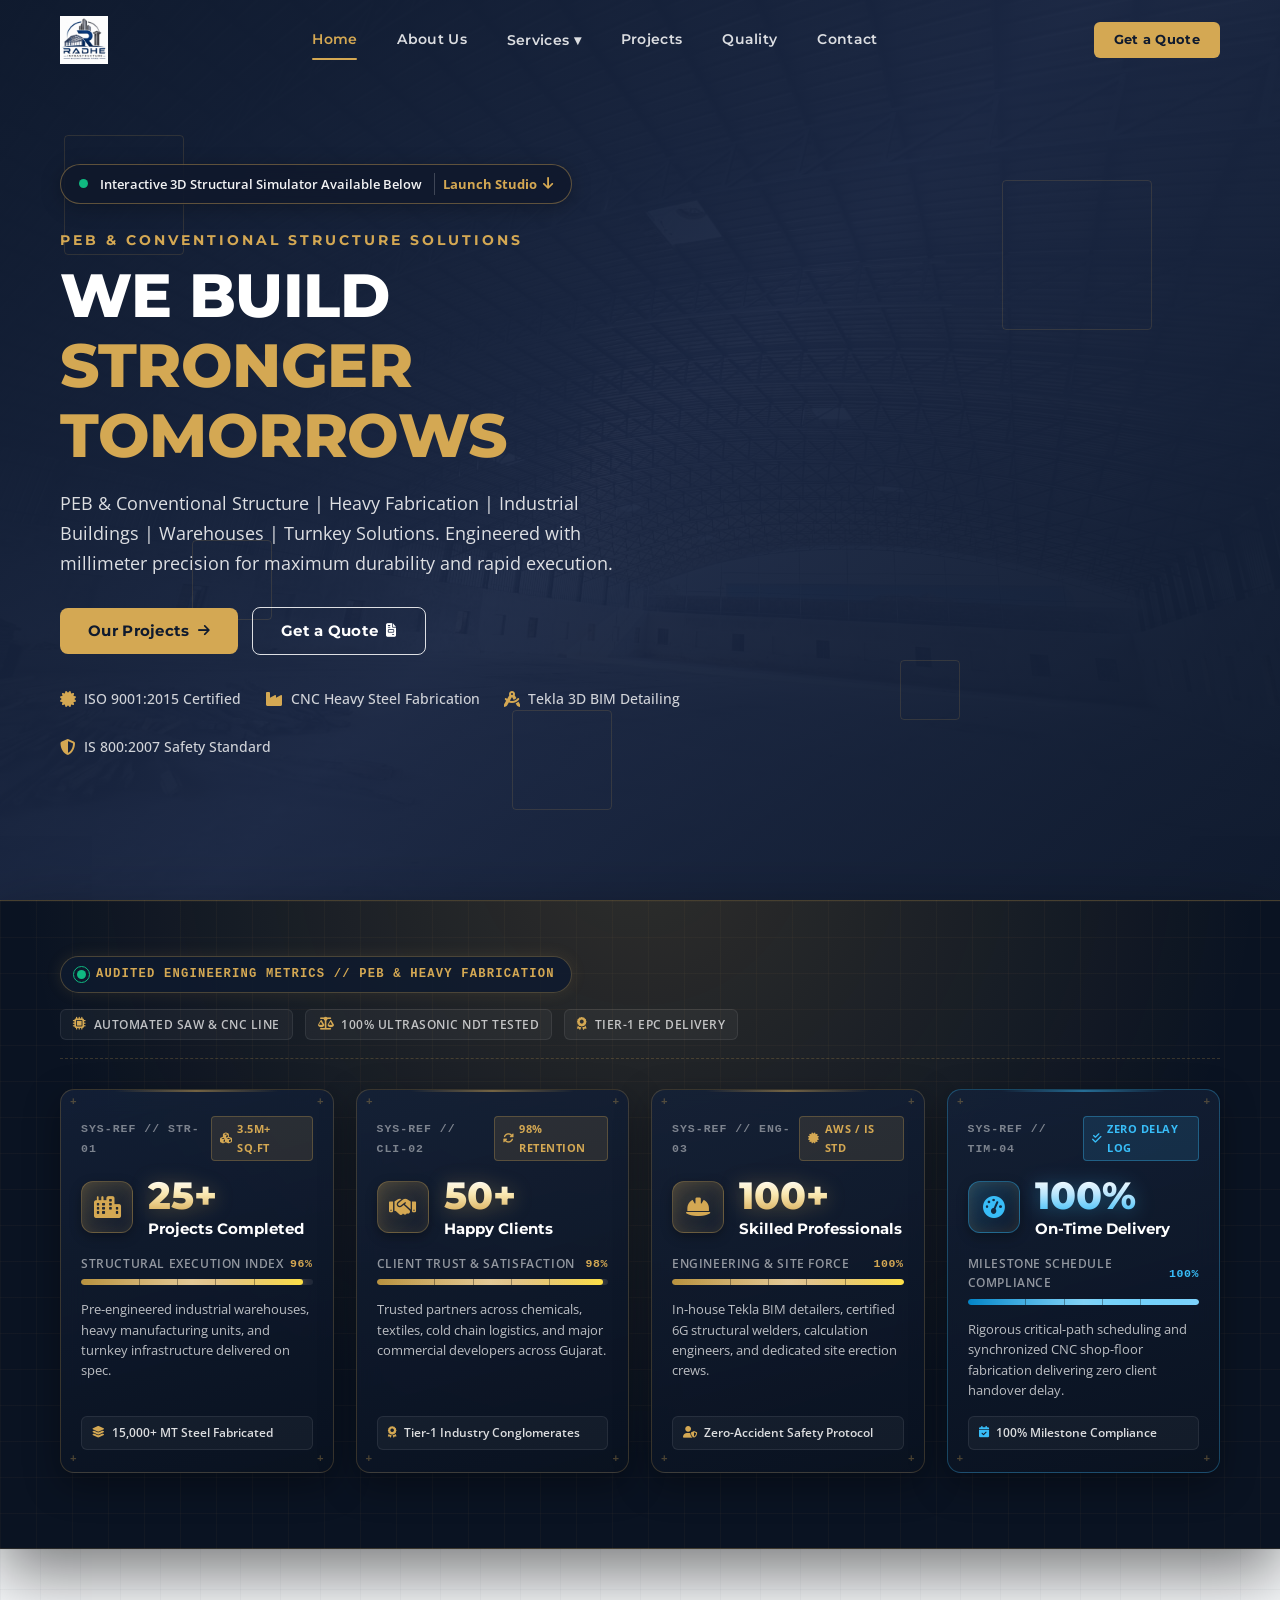
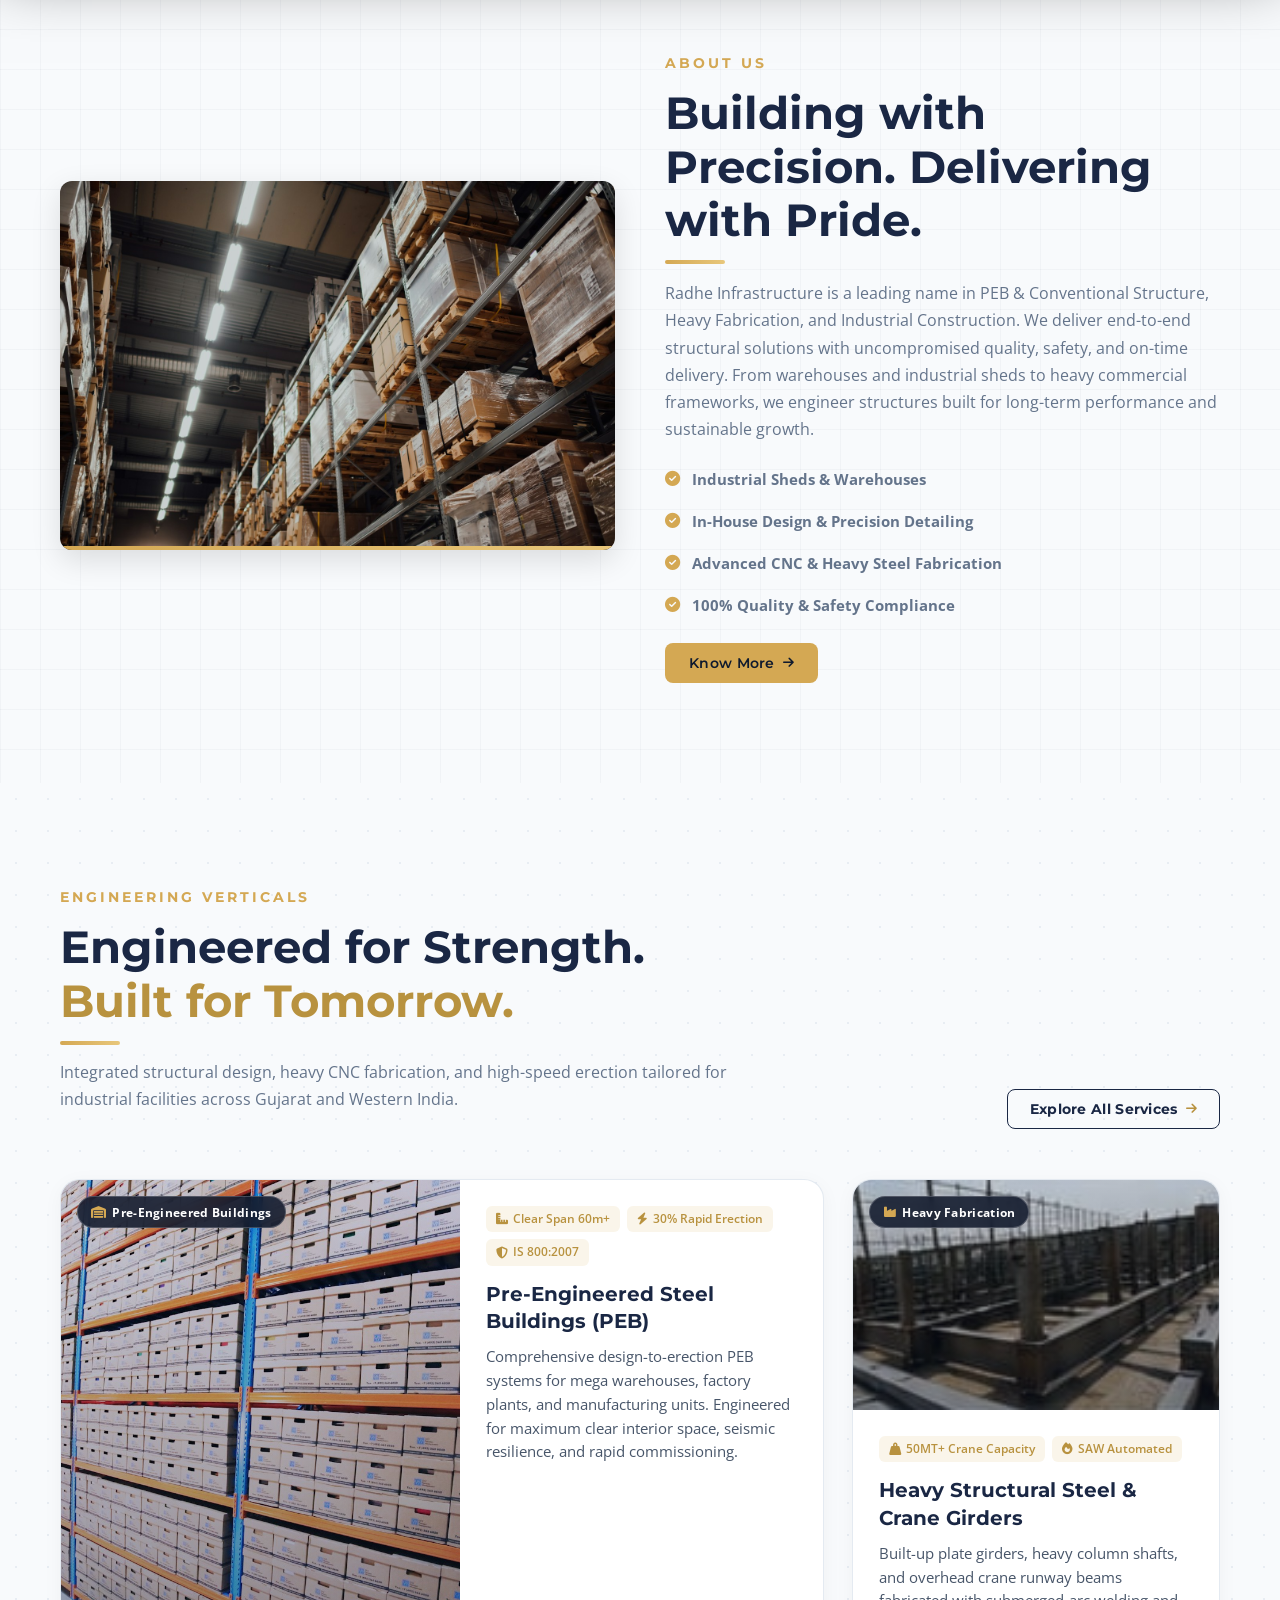
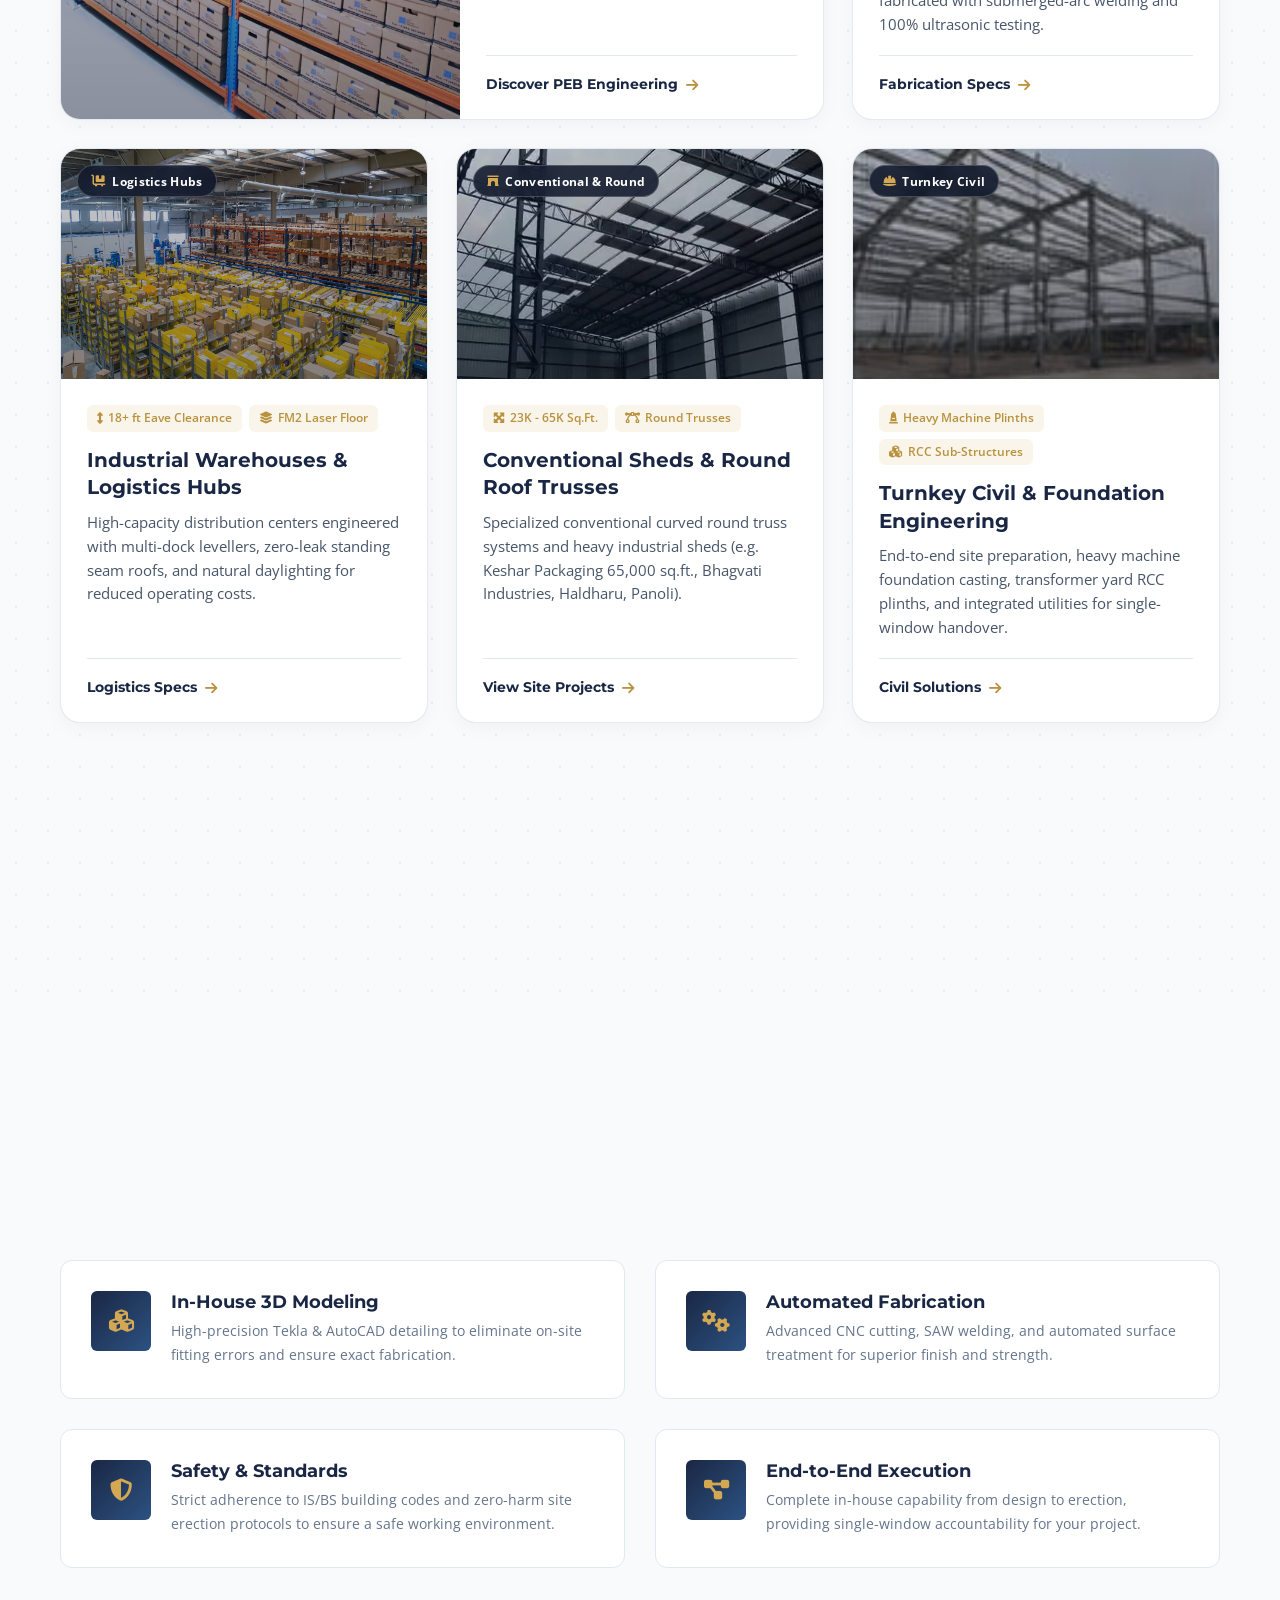
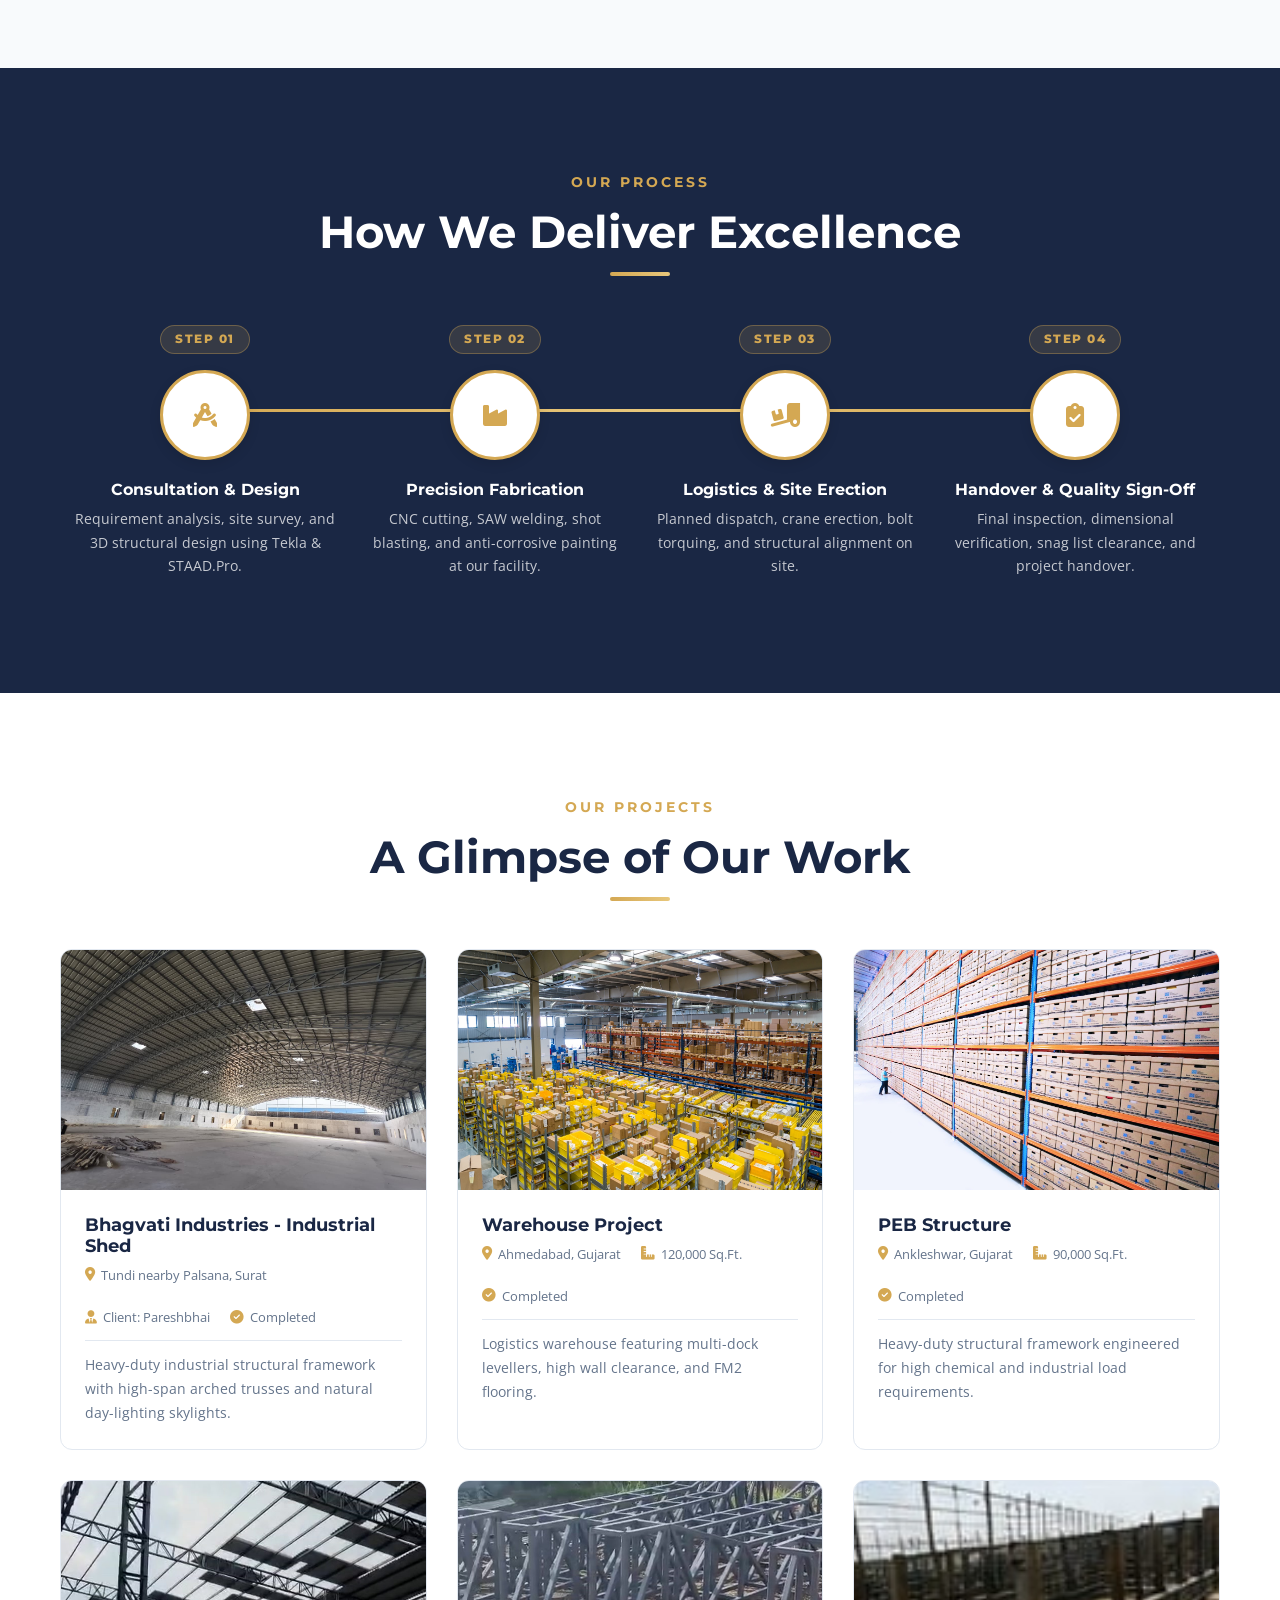
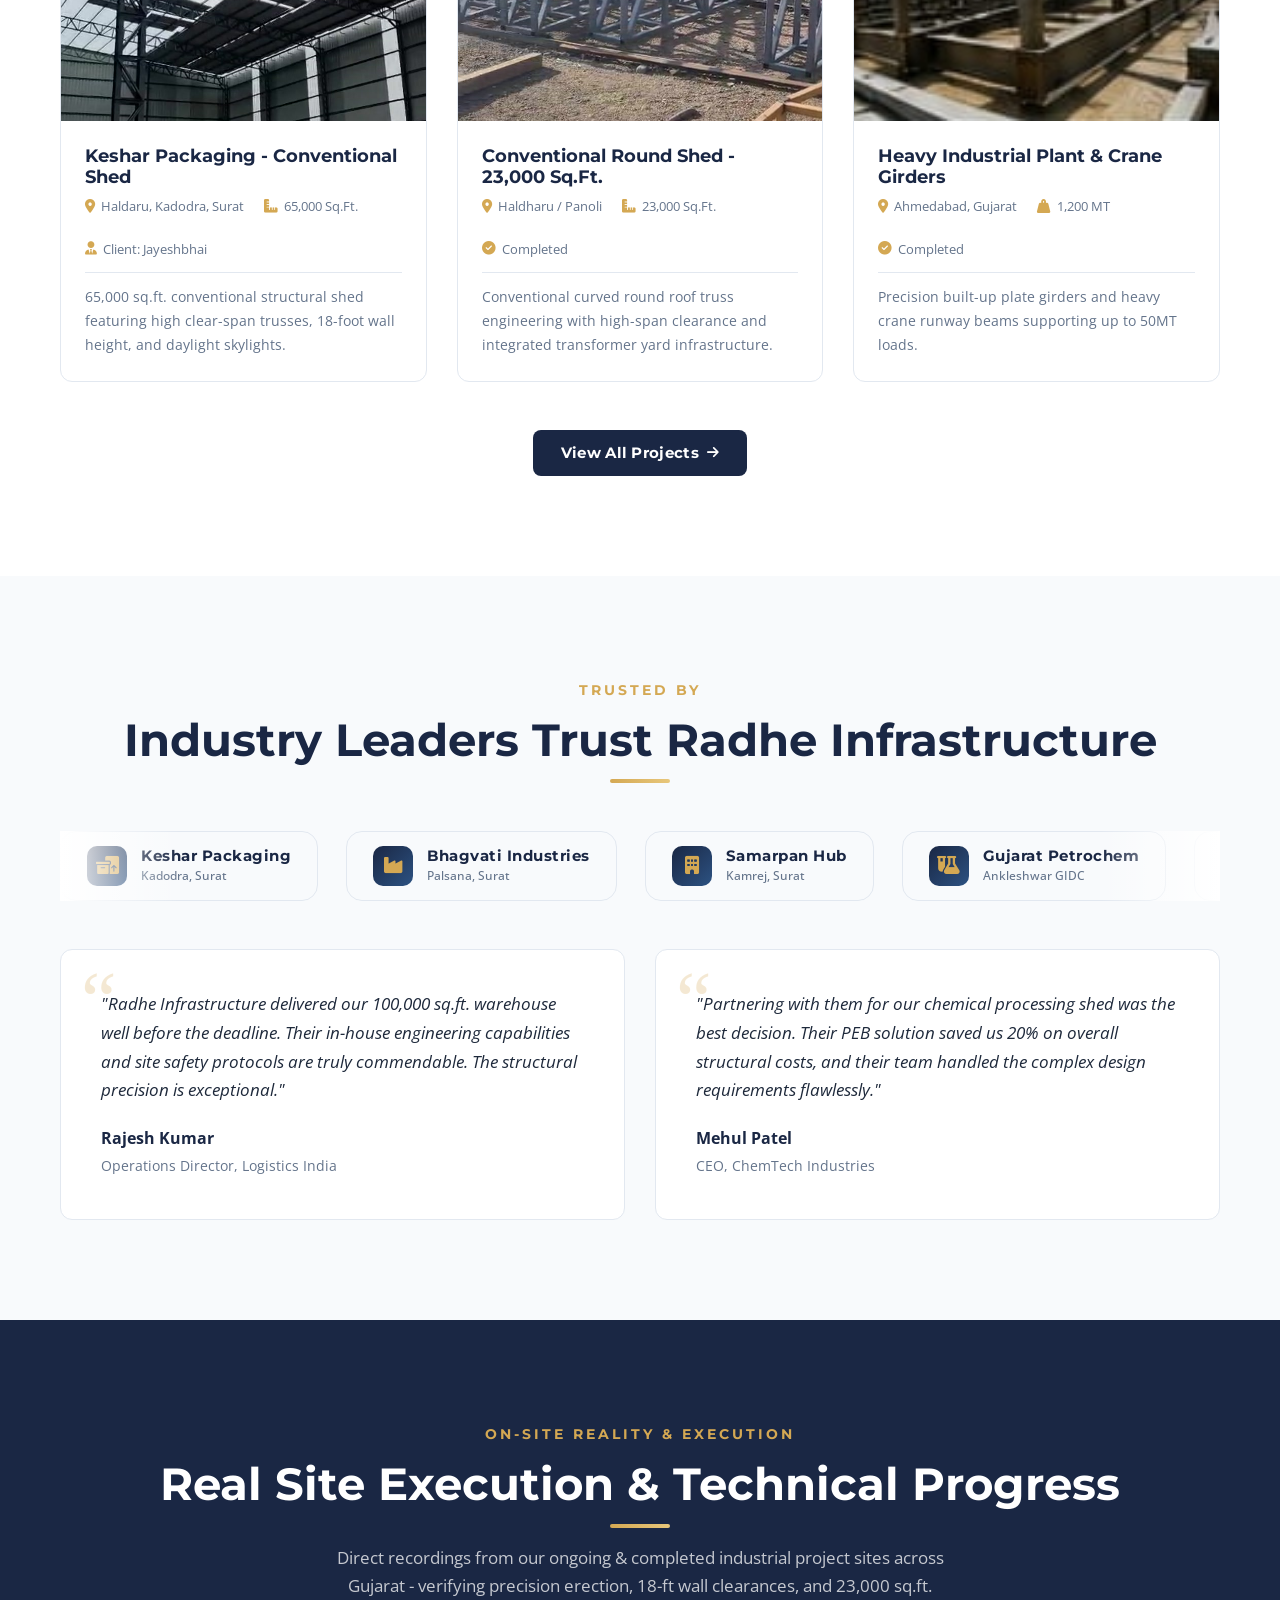
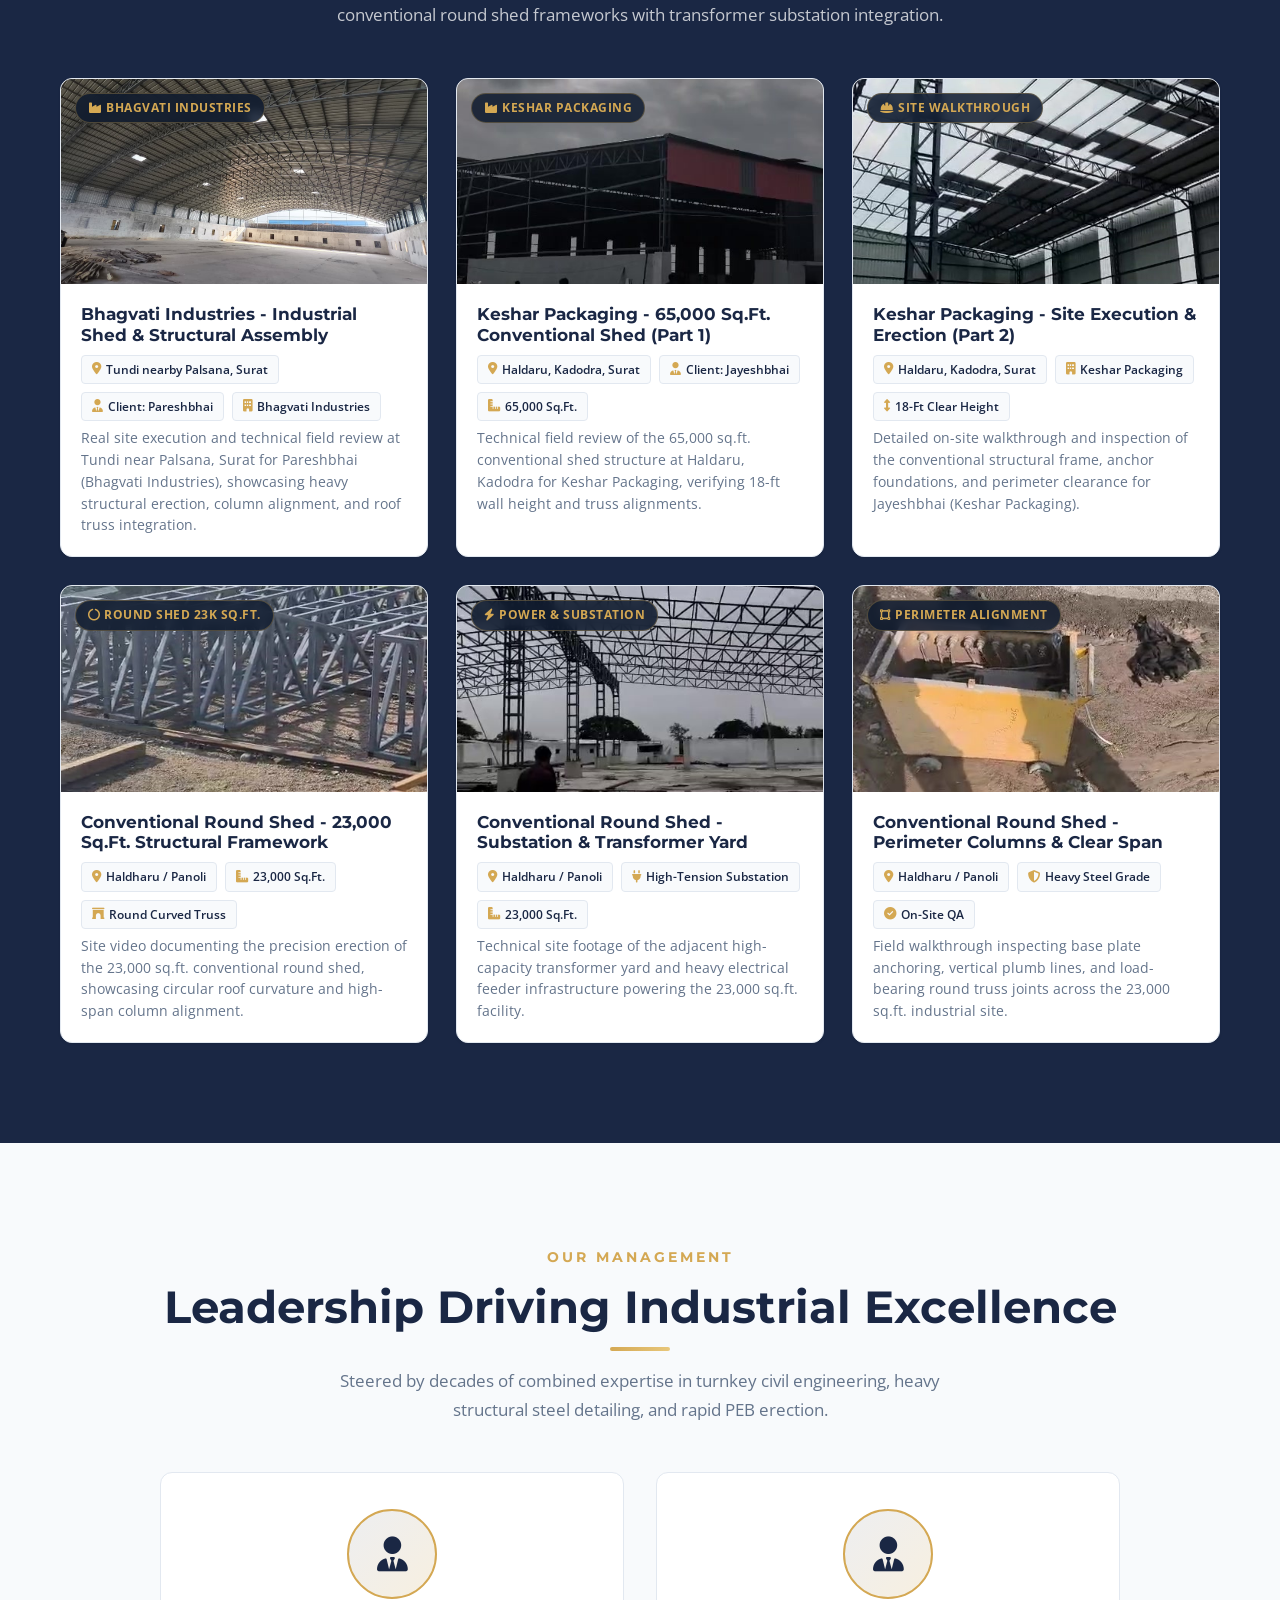
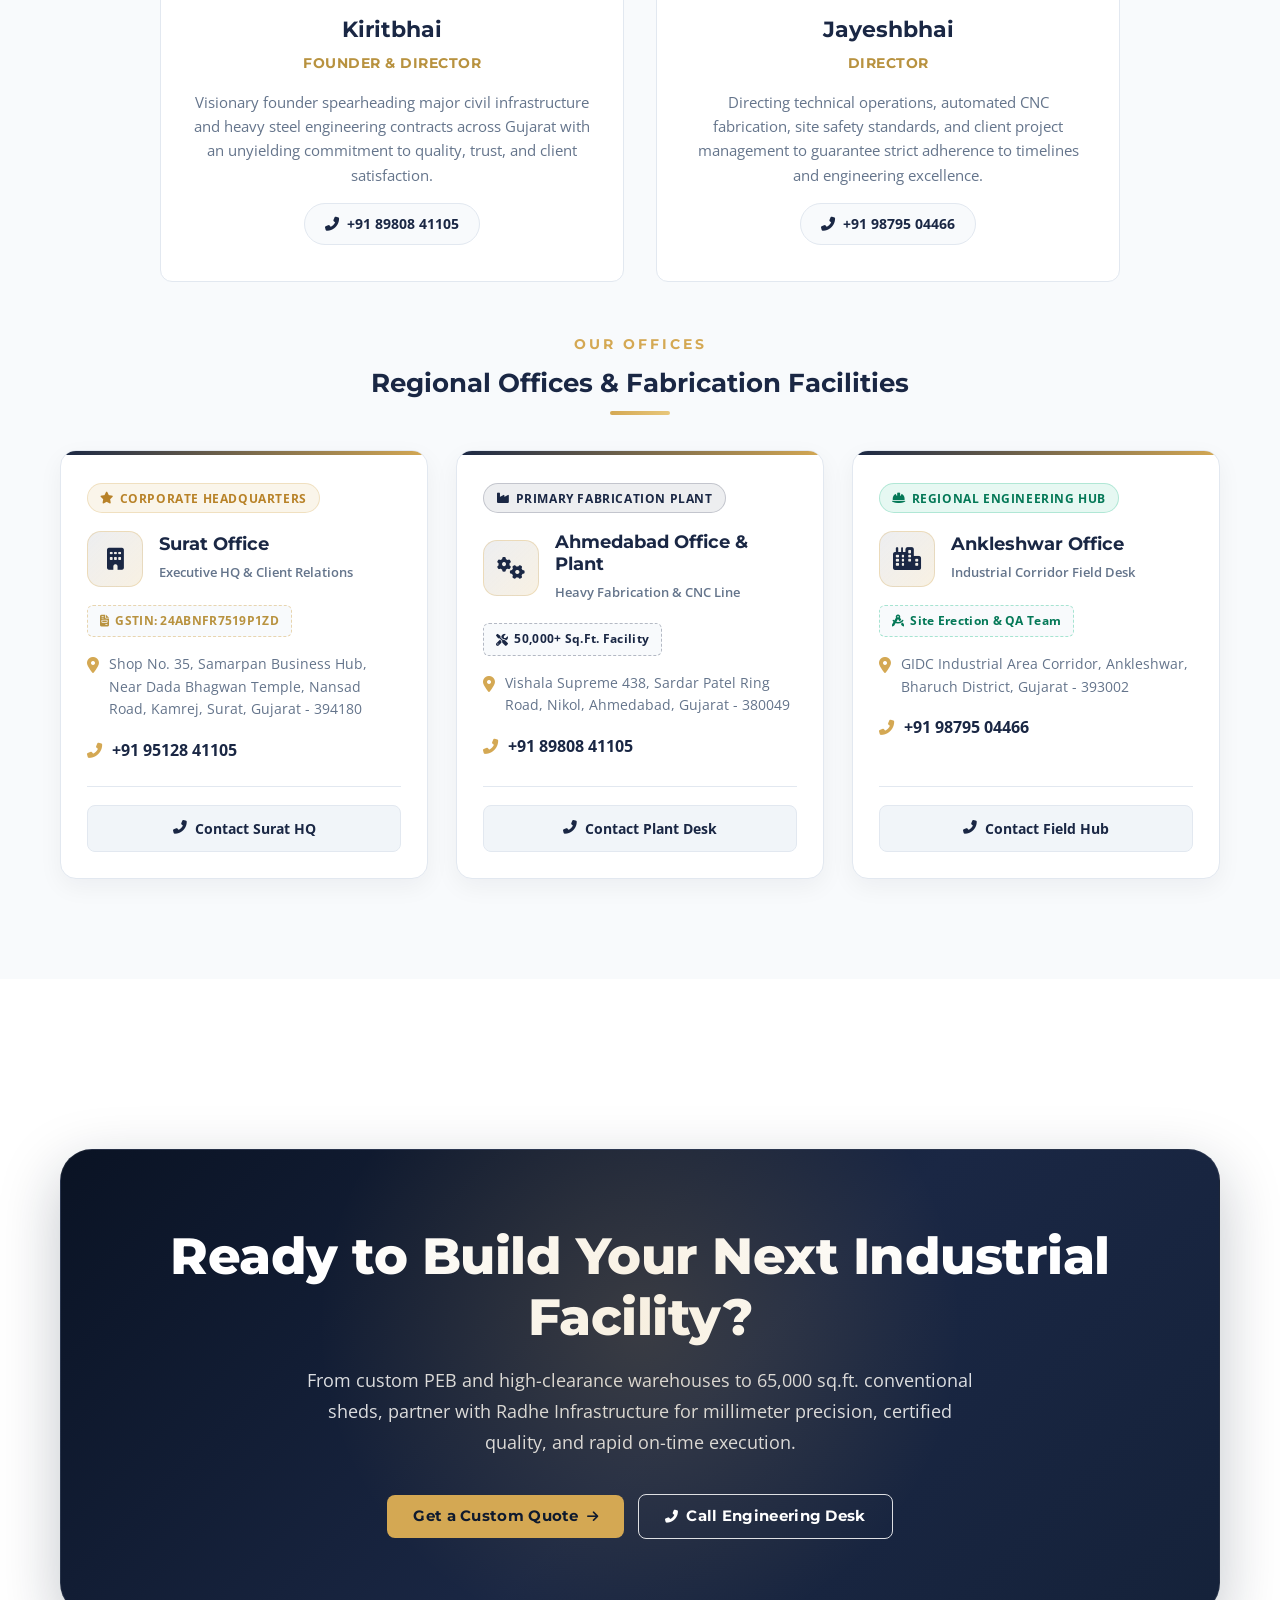
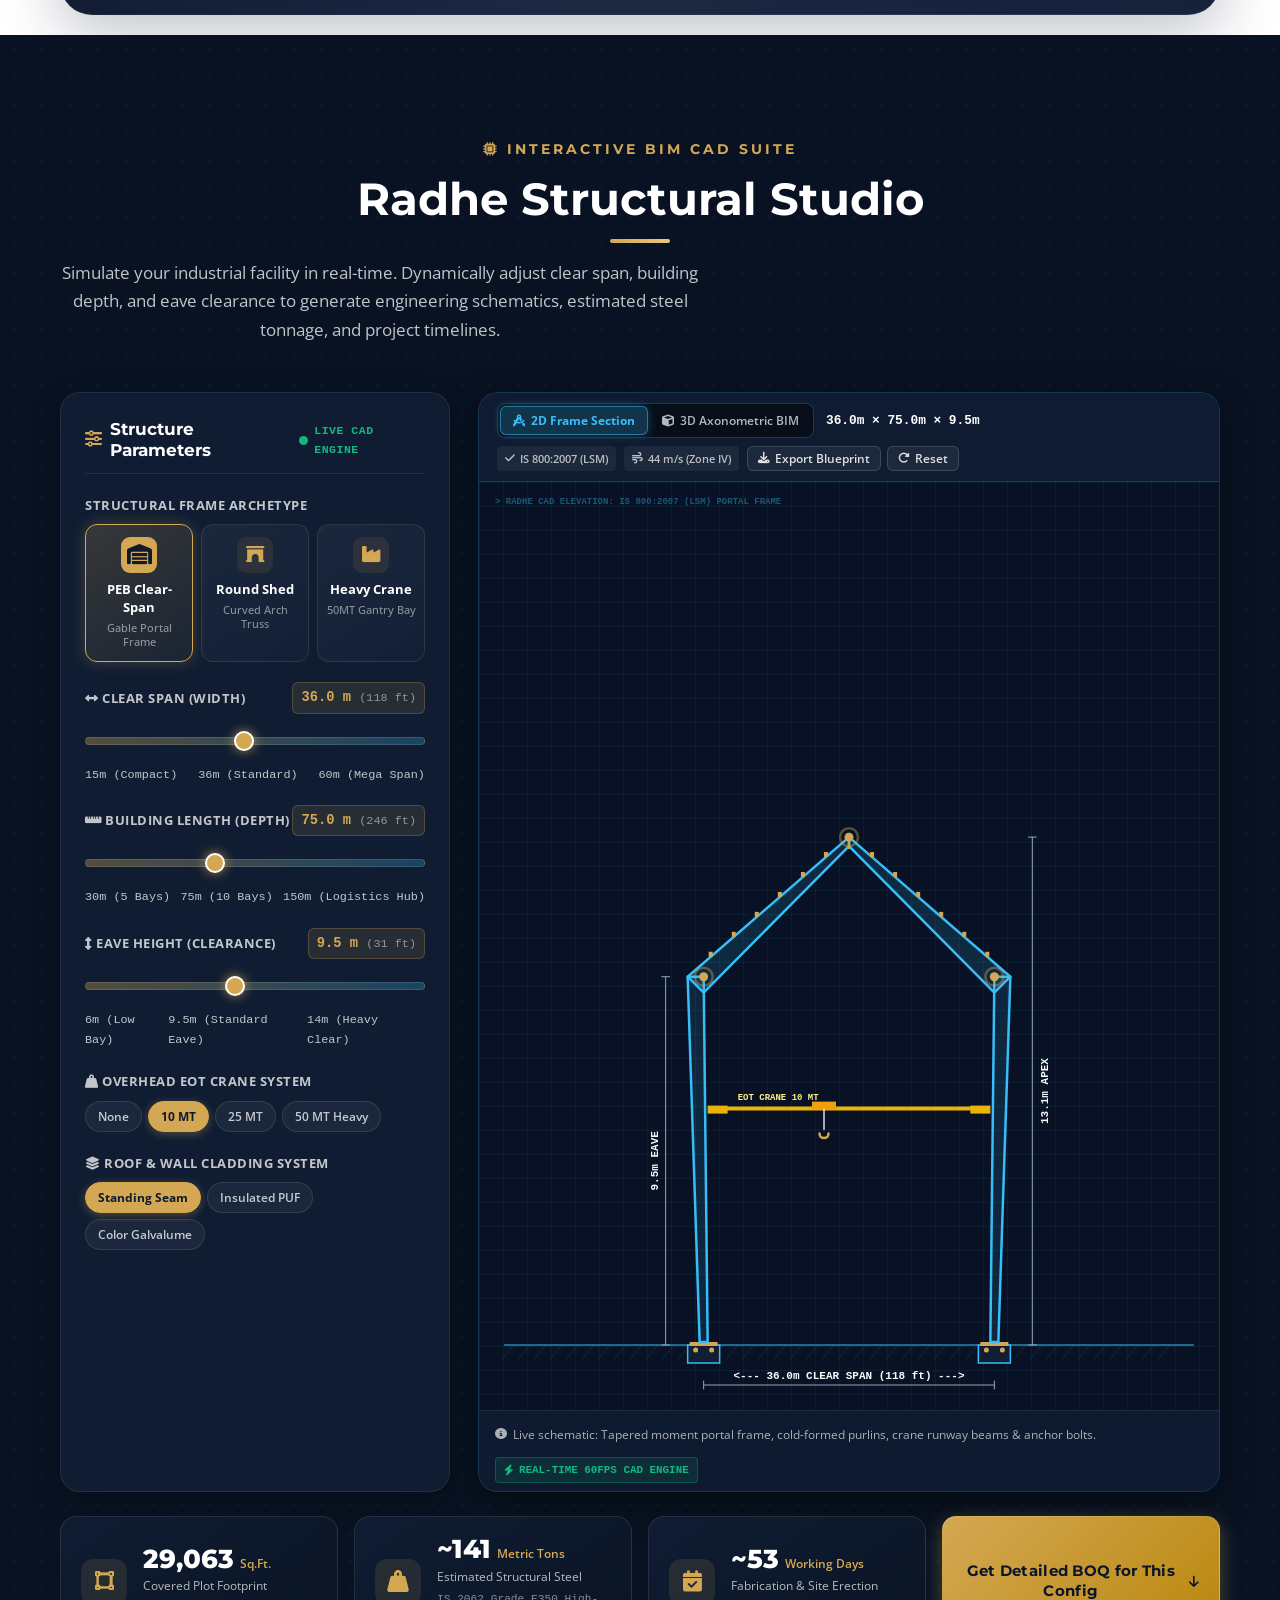
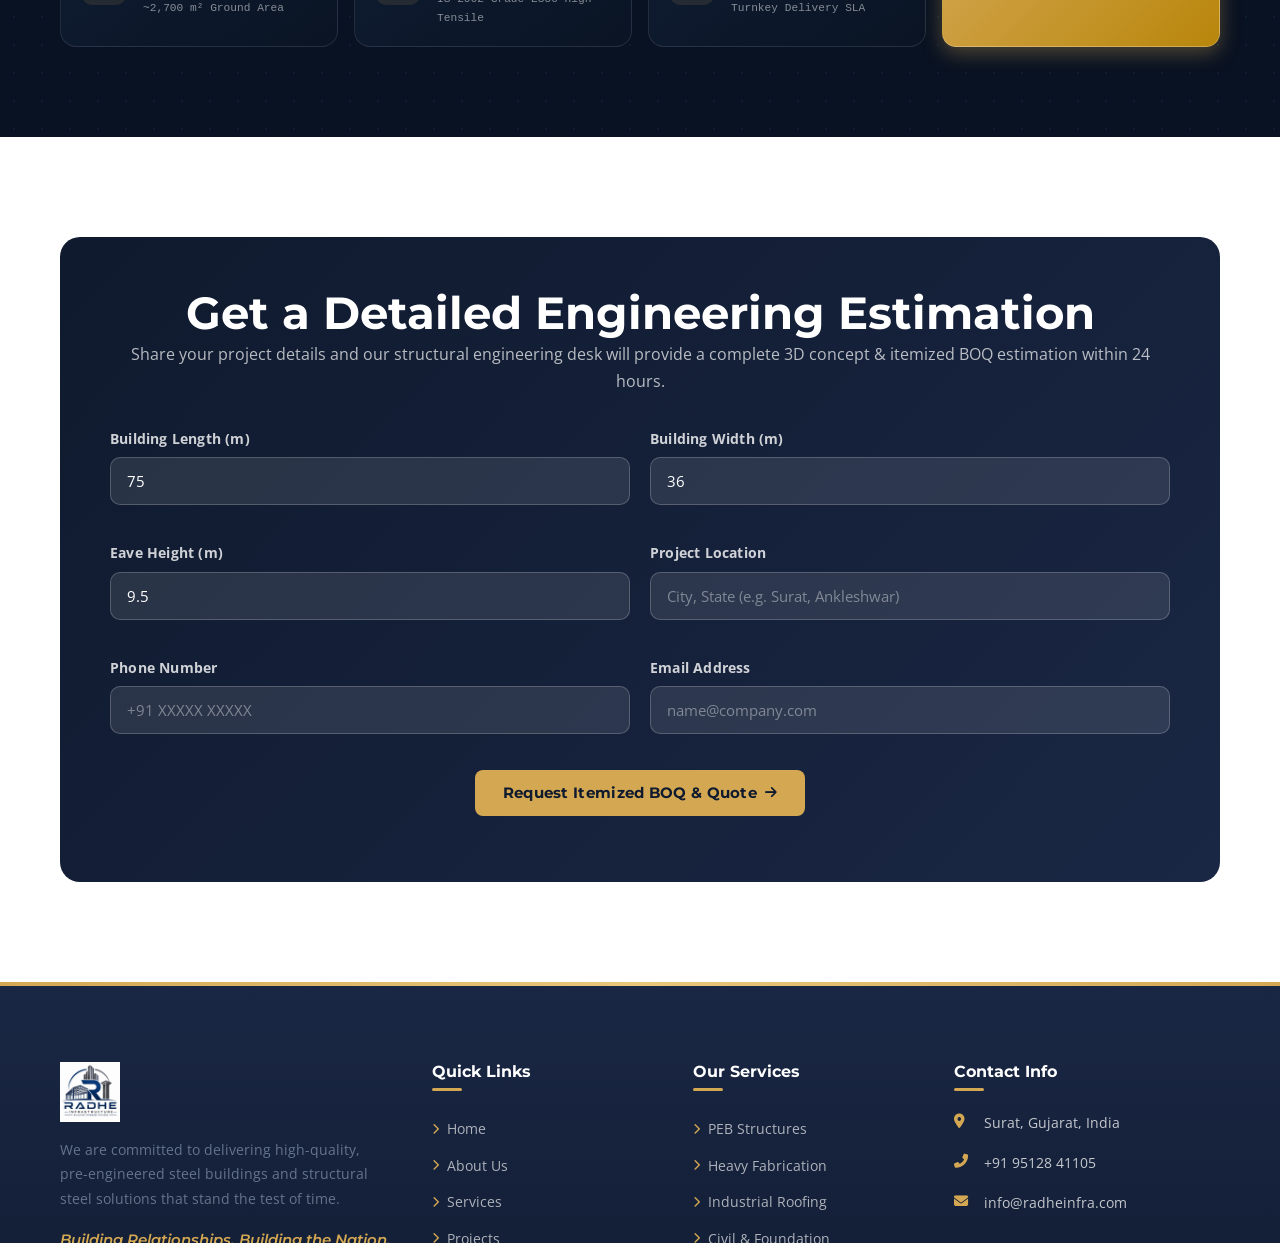
==== index.html @ 2665ff37 "Enhance Radhe Structural Studio CAD engine and standardize 3x2 card grids across service pages" ====
<!DOCTYPE html>
<html lang="en">
<head>
    <meta charset="UTF-8">
    <meta name="viewport" content="width=device-width, initial-scale=1.0">
    <title>Radhe Infrastructure | Precision Engineering & PEB Solutions</title>
    <meta name="description" content="Turnkey structural steel, warehouses, and heavy industrial sheds designed for maximum durability, cost efficiency, and rapid execution.">
    <!-- Google Fonts -->
    <link href="https://fonts.googleapis.com/css2?family=Montserrat:wght@400;500;600;700;800&family=Open+Sans:wght@400;500;600&display=swap" rel="stylesheet">
    <!-- Font Awesome -->
    <link rel="stylesheet" href="https://cdnjs.cloudflare.com/ajax/libs/font-awesome/6.4.0/css/all.min.css">
    <!-- Main CSS -->
    <link rel="stylesheet" href="css/styles.css">
</head>
<body>
    <!-- Standard Navbar -->
    <header class="navbar transparent" id="navbar">
      <div class="container">
        <a href="index.html" class="nav-logo"><img src="assets/logo.png" alt="Radhe Infrastructure"></a>
        <nav class="nav-menu" id="navMenu">
          <a href="index.html" class="nav-link active">Home</a>
          <a href="about.html" class="nav-link">About Us</a>
          <div class="nav-dropdown">
            <a href="services.html" class="nav-link">Services ▾</a>
            <div class="dropdown-content">
              <a href="service-peb.html"><i class="fas fa-warehouse"></i> Pre-Engineered Buildings</a>
              <a href="service-steel.html"><i class="fas fa-industry"></i> Heavy Steel Fabrication</a>
              <a href="service-roofing.html"><i class="fas fa-home"></i> Industrial Roofing</a>
              <a href="service-civil.html"><i class="fas fa-hard-hat"></i> Civil &amp; Foundation Work</a>
            </div>
          </div>
          <a href="projects.html" class="nav-link">Projects</a>
          <a href="quality.html" class="nav-link">Quality</a>
          <a href="contact.html" class="nav-link">Contact</a>
        </nav>
        <a href="contact.html" class="btn btn-accent nav-cta">Get a Quote</a>
        <button class="hamburger" id="hamburger"><span></span><span></span><span></span></button>
      </div>
    </header>

    <!-- 1. Hero Section -->
    <section class="hero">
        <div class="hero-bg" style="background-image: linear-gradient(135deg, rgba(15,26,46,0.92) 0%, rgba(26,39,68,0.78) 50%, rgba(15,26,46,0.88) 100%), url('assets/bhagvati-industries-tundi-surat.jpg');"></div>
        <div class="hero-overlay"></div>
        <div class="hero-shapes">
            <div class="shape"></div>
            <div class="shape"></div>
            <div class="shape"></div>
            <div class="shape"></div>
            <div class="shape"></div>
        </div>
        <div class="container">
            <div class="hero-content">
                <div class="hero-live-badge reveal delay-1">
                    <span class="pulse-dot"></span>
                    <span>Interactive 3D Structural Simulator Available Below</span>
                    <a href="#studio" class="badge-link">Launch Studio <i class="fas fa-arrow-down"></i></a>
                </div>
                <span class="section-label reveal delay-1">PEB &amp; CONVENTIONAL STRUCTURE SOLUTIONS</span>
                <h1 class="reveal delay-2">WE BUILD<br><span class="highlight">STRONGER TOMORROWS</span></h1>
                <p class="reveal delay-3">PEB &amp; Conventional Structure | Heavy Fabrication | Industrial Buildings | Warehouses | Turnkey Solutions. Engineered with millimeter precision for maximum durability and rapid execution.</p>
                <div class="hero-btns reveal delay-4">
                    <a href="projects.html" class="btn btn-accent btn-lg">Our Projects <i class="fas fa-arrow-right"></i></a>
                    <a href="contact.html" class="btn btn-outline btn-lg">Get a Quote <i class="fas fa-file-invoice"></i></a>
                </div>
                <div class="hero-features reveal delay-5">
                    <div class="hero-feature"><i class="fas fa-certificate"></i> ISO 9001:2015 Certified</div>
                    <div class="hero-feature"><i class="fas fa-industry"></i> CNC Heavy Steel Fabrication</div>
                    <div class="hero-feature"><i class="fas fa-drafting-compass"></i> Tekla 3D BIM Detailing</div>
                    <div class="hero-feature"><i class="fas fa-shield-alt"></i> IS 800:2007 Safety Standard</div>
                </div>
            </div>
        </div>
    </section>

    <!-- 2. BESPOKE INDUSTRIAL BENCHMARK TELEMETRY DECK -->
    <section class="industrial-telemetry-section" id="benchmarks">
        <div class="container">
            <!-- Telemetry Command Header -->
            <div class="telemetry-hud-header reveal">
                <div class="hud-status-badge">
                    <span class="hud-status-radar"></span>
                    <span class="hud-status-text">AUDITED ENGINEERING METRICS // PEB &amp; HEAVY FABRICATION</span>
                </div>
                <div class="hud-specs-strip">
                    <span class="hud-spec-item"><i class="fas fa-microchip"></i> AUTOMATED SAW &amp; CNC LINE</span>
                    <span class="hud-spec-item"><i class="fas fa-balance-scale"></i> 100% ULTRASONIC NDT TESTED</span>
                    <span class="hud-spec-item"><i class="fas fa-award"></i> TIER-1 EPC DELIVERY</span>
                </div>
            </div>

            <!-- 4-Card Precision Engineering Matrix -->
            <div class="telemetry-grid">
                <!-- Card 1: Projects Completed -->
                <div class="telemetry-card reveal delay-1">
                    <div class="card-crosshair ch-tl">+</div>
                    <div class="card-crosshair ch-tr">+</div>
                    <div class="card-crosshair ch-bl">+</div>
                    <div class="card-crosshair ch-br">+</div>
                    <div class="telemetry-card-top">
                        <span class="card-ref-code">SYS-REF // STR-01</span>
                        <span class="card-chip-tag"><i class="fas fa-cubes"></i> 3.5M+ SQ.FT</span>
                    </div>
                    <div class="telemetry-metric-row">
                        <div class="telemetry-icon-box">
                            <i class="fas fa-city"></i>
                        </div>
                        <div class="telemetry-number-wrap">
                            <div class="stat-number" data-count="25" data-suffix="+">0</div>
                            <div class="stat-title">Projects Completed</div>
                        </div>
                    </div>
                    <div class="telemetry-caliber-wrap">
                        <div class="caliber-label-row">
                            <span>Structural Execution Index</span>
                            <span class="caliber-val">96%</span>
                        </div>
                        <div class="caliber-track">
                            <div class="caliber-fill" data-gauge="96" style="width: 0%;"></div>
                            <div class="caliber-ticks">
                                <span></span><span></span><span></span><span></span>
                            </div>
                        </div>
                    </div>
                    <p class="telemetry-desc">Pre-engineered industrial warehouses, heavy manufacturing units, and turnkey infrastructure delivered on spec.</p>
                    <div class="telemetry-footer-badge">
                        <i class="fas fa-layer-group"></i> 15,000+ MT Steel Fabricated
                    </div>
                </div>

                <!-- Card 2: Happy Clients -->
                <div class="telemetry-card reveal delay-2">
                    <div class="card-crosshair ch-tl">+</div>
                    <div class="card-crosshair ch-tr">+</div>
                    <div class="card-crosshair ch-bl">+</div>
                    <div class="card-crosshair ch-br">+</div>
                    <div class="telemetry-card-top">
                        <span class="card-ref-code">SYS-REF // CLI-02</span>
                        <span class="card-chip-tag"><i class="fas fa-sync-alt"></i> 98% RETENTION</span>
                    </div>
                    <div class="telemetry-metric-row">
                        <div class="telemetry-icon-box">
                            <i class="fas fa-handshake"></i>
                        </div>
                        <div class="telemetry-number-wrap">
                            <div class="stat-number" data-count="50" data-suffix="+">0</div>
                            <div class="stat-title">Happy Clients</div>
                        </div>
                    </div>
                    <div class="telemetry-caliber-wrap">
                        <div class="caliber-label-row">
                            <span>Client Trust &amp; Satisfaction</span>
                            <span class="caliber-val">98%</span>
                        </div>
                        <div class="caliber-track">
                            <div class="caliber-fill" data-gauge="98" style="width: 0%;"></div>
                            <div class="caliber-ticks">
                                <span></span><span></span><span></span><span></span>
                            </div>
                        </div>
                    </div>
                    <p class="telemetry-desc">Trusted partners across chemicals, textiles, cold chain logistics, and major commercial developers across Gujarat.</p>
                    <div class="telemetry-footer-badge">
                        <i class="fas fa-award"></i> Tier-1 Industry Conglomerates
                    </div>
                </div>

                <!-- Card 3: Skilled Professionals -->
                <div class="telemetry-card reveal delay-3">
                    <div class="card-crosshair ch-tl">+</div>
                    <div class="card-crosshair ch-tr">+</div>
                    <div class="card-crosshair ch-bl">+</div>
                    <div class="card-crosshair ch-br">+</div>
                    <div class="telemetry-card-top">
                        <span class="card-ref-code">SYS-REF // ENG-03</span>
                        <span class="card-chip-tag"><i class="fas fa-certificate"></i> AWS / IS STD</span>
                    </div>
                    <div class="telemetry-metric-row">
                        <div class="telemetry-icon-box">
                            <i class="fas fa-hard-hat"></i>
                        </div>
                        <div class="telemetry-number-wrap">
                            <div class="stat-number" data-count="100" data-suffix="+">0</div>
                            <div class="stat-title">Skilled Professionals</div>
                        </div>
                    </div>
                    <div class="telemetry-caliber-wrap">
                        <div class="caliber-label-row">
                            <span>Engineering &amp; Site Force</span>
                            <span class="caliber-val">100%</span>
                        </div>
                        <div class="caliber-track">
                            <div class="caliber-fill" data-gauge="100" style="width: 0%;"></div>
                            <div class="caliber-ticks">
                                <span></span><span></span><span></span><span></span>
                            </div>
                        </div>
                    </div>
                    <p class="telemetry-desc">In-house Tekla BIM detailers, certified 6G structural welders, calculation engineers, and dedicated site erection crews.</p>
                    <div class="telemetry-footer-badge">
                        <i class="fas fa-user-shield"></i> Zero-Accident Safety Protocol
                    </div>
                </div>

                <!-- Card 4: On-Time Delivery -->
                <div class="telemetry-card highlight-card reveal delay-4">
                    <div class="card-crosshair ch-tl">+</div>
                    <div class="card-crosshair ch-tr">+</div>
                    <div class="card-crosshair ch-bl">+</div>
                    <div class="card-crosshair ch-br">+</div>
                    <div class="telemetry-card-top">
                        <span class="card-ref-code">SYS-REF // TIM-04</span>
                        <span class="card-chip-tag highlight"><i class="fas fa-check-double"></i> ZERO DELAY LOG</span>
                    </div>
                    <div class="telemetry-metric-row">
                        <div class="telemetry-icon-box highlight-icon">
                            <i class="fas fa-tachometer-alt"></i>
                        </div>
                        <div class="telemetry-number-wrap">
                            <div class="stat-number" data-count="100" data-suffix="%">0</div>
                            <div class="stat-title">On-Time Delivery</div>
                        </div>
                    </div>
                    <div class="telemetry-caliber-wrap">
                        <div class="caliber-label-row">
                            <span>Milestone Schedule Compliance</span>
                            <span class="caliber-val highlight">100%</span>
                        </div>
                        <div class="caliber-track">
                            <div class="caliber-fill highlight-fill" data-gauge="100" style="width: 0%;"></div>
                            <div class="caliber-ticks">
                                <span></span><span></span><span></span><span></span>
                            </div>
                        </div>
                    </div>
                    <p class="telemetry-desc">Rigorous critical-path scheduling and synchronized CNC shop-floor fabrication delivering zero client handover delay.</p>
                    <div class="telemetry-footer-badge highlight-badge">
                        <i class="fas fa-calendar-check"></i> 100% Milestone Compliance
                    </div>
                </div>
            </div>
        </div>
    </section>

    <!-- 3. ABOUT PREVIEW -->
    <section class="section section-gray blueprint-bg">
        <div class="container">
            <div class="content-block">
                <div class="content-img reveal-left">
                    <img src="assets/photo-about-warehouse-exterior.jpg" alt="Radhe Infrastructure Industrial Facility &amp; Modern Warehousing">
                    <div class="accent-border"></div>
                </div>
                <div class="reveal-right">
                    <span class="section-label">ABOUT US</span>
                    <h2 class="section-title">Building with Precision. Delivering with Pride.</h2>
                    <p>Radhe Infrastructure is a leading name in PEB &amp; Conventional Structure, Heavy Fabrication, and Industrial Construction. We deliver end-to-end structural solutions with uncompromised quality, safety, and on-time delivery. From warehouses and industrial sheds to heavy commercial frameworks, we engineer structures built for long-term performance and sustainable growth.</p>
                    <ul class="feature-list">
                        <li><i class="fas fa-check-circle"></i> <strong>Industrial Sheds &amp; Warehouses</strong></li>
                        <li><i class="fas fa-check-circle"></i> <strong>In-House Design &amp; Precision Detailing</strong></li>
                        <li><i class="fas fa-check-circle"></i> <strong>Advanced CNC &amp; Heavy Steel Fabrication</strong></li>
                        <li><i class="fas fa-check-circle"></i> <strong>100% Quality &amp; Safety Compliance</strong></li>
                    </ul>
                    <a href="about.html" class="btn btn-primary">Know More <i class="fas fa-arrow-right"></i></a>
                </div>
            </div>
        </div>
    </section>

    <!-- 4. CORE ENGINEERING VERTICALS (RADHE BESPOKE INDUSTRIAL SHOWCASE) -->
    <section class="radhe-verticals-section">
        <div class="container">
            <div class="verticals-header reveal">
                <div class="verticals-title-group">
                    <span class="section-label">ENGINEERING VERTICALS</span>
                    <h2 class="section-title">Engineered for Strength. <br><span class="accent-text">Built for Tomorrow.</span></h2>
                    <p class="section-lead">Integrated structural design, heavy CNC fabrication, and high-speed erection tailored for industrial facilities across Gujarat and Western India.</p>
                </div>
                <div class="verticals-header-action">
                    <a href="services.html" class="btn btn-outline-dark">
                        <span>Explore All Services</span>
                        <i class="fas fa-arrow-right"></i>
                    </a>
                </div>
            </div>

            <!-- Modern Asymmetric Industrial Showcase Grid -->
            <div class="verticals-grid">
                <!-- Card 1: Pre-Engineered Buildings (Featured Card) -->
                <article class="vertical-card vertical-card-featured reveal delay-1">
                    <div class="vertical-card-media">
                        <img src="assets/photo-peb-ankleshwar.jpg" alt="Pre-Engineered Buildings PEB Ankleshwar Project" loading="lazy">
                        <span class="vertical-category-pill"><i class="fas fa-warehouse"></i> Pre-Engineered Buildings</span>
                        <div class="vertical-media-overlay"></div>
                    </div>
                    <div class="vertical-card-body">
                        <div class="vertical-card-meta">
                            <span class="meta-item"><i class="fas fa-ruler-combined"></i> Clear Span 60m+</span>
                            <span class="meta-item"><i class="fas fa-bolt"></i> 30% Rapid Erection</span>
                            <span class="meta-item"><i class="fas fa-shield-alt"></i> IS 800:2007</span>
                        </div>
                        <h3 class="vertical-card-title">Pre-Engineered Steel Buildings (PEB)</h3>
                        <p class="vertical-card-text">Comprehensive design-to-erection PEB systems for mega warehouses, factory plants, and manufacturing units. Engineered for maximum clear interior space, seismic resilience, and rapid commissioning.</p>
                        <div class="vertical-card-footer">
                            <a href="service-peb.html" class="vertical-action-btn">
                                <span>Discover PEB Engineering</span>
                                <i class="fas fa-arrow-right"></i>
                            </a>
                        </div>
                    </div>
                </article>

                <!-- Card 2: Heavy Fabrication & Crane Runways -->
                <article class="vertical-card reveal delay-2">
                    <div class="vertical-card-media">
                        <img src="assets/photo-heavy-fabrication-ahmedabad.jpg" alt="Heavy Steel Plant Structure Ahmedabad" loading="lazy">
                        <span class="vertical-category-pill"><i class="fas fa-industry"></i> Heavy Fabrication</span>
                        <div class="vertical-media-overlay"></div>
                    </div>
                    <div class="vertical-card-body">
                        <div class="vertical-card-meta">
                            <span class="meta-item"><i class="fas fa-weight-hanging"></i> 50MT+ Crane Capacity</span>
                            <span class="meta-item"><i class="fas fa-fire"></i> SAW Automated</span>
                        </div>
                        <h3 class="vertical-card-title">Heavy Structural Steel &amp; Crane Girders</h3>
                        <p class="vertical-card-text">Built-up plate girders, heavy column shafts, and overhead crane runway beams fabricated with submerged-arc welding and 100% ultrasonic testing.</p>
                        <div class="vertical-card-footer">
                            <a href="service-steel.html" class="vertical-action-btn">
                                <span>Fabrication Specs</span>
                                <i class="fas fa-arrow-right"></i>
                            </a>
                        </div>
                    </div>
                </article>

                <!-- Card 3: Industrial Warehouses & Logistics Parks -->
                <article class="vertical-card reveal delay-3">
                    <div class="vertical-card-media">
                        <img src="assets/photo-warehouse-ahmedabad.jpg" alt="Warehouse Complex Ahmedabad" loading="lazy">
                        <span class="vertical-category-pill"><i class="fas fa-dolly-flatbed"></i> Logistics Hubs</span>
                        <div class="vertical-media-overlay"></div>
                    </div>
                    <div class="vertical-card-body">
                        <div class="vertical-card-meta">
                            <span class="meta-item"><i class="fas fa-arrows-alt-v"></i> 18+ ft Eave Clearance</span>
                            <span class="meta-item"><i class="fas fa-layer-group"></i> FM2 Laser Floor</span>
                        </div>
                        <h3 class="vertical-card-title">Industrial Warehouses &amp; Logistics Hubs</h3>
                        <p class="vertical-card-text">High-capacity distribution centers engineered with multi-dock levellers, zero-leak standing seam roofs, and natural daylighting for reduced operating costs.</p>
                        <div class="vertical-card-footer">
                            <a href="service-roofing.html" class="vertical-action-btn">
                                <span>Logistics Specs</span>
                                <i class="fas fa-arrow-right"></i>
                            </a>
                        </div>
                    </div>
                </article>

                <!-- Card 4: Conventional Sheds & Round Roof Trusses -->
                <article class="vertical-card reveal delay-4">
                    <div class="vertical-card-media">
                        <img src="assets/keshar-packaging-walkthrough-frame.jpg" alt="Keshar Packaging Conventional Shed Haldaru Surat" loading="lazy">
                        <span class="vertical-category-pill"><i class="fas fa-archway"></i> Conventional &amp; Round</span>
                        <div class="vertical-media-overlay"></div>
                    </div>
                    <div class="vertical-card-body">
                        <div class="vertical-card-meta">
                            <span class="meta-item"><i class="fas fa-expand-arrows-alt"></i> 23K - 65K Sq.Ft.</span>
                            <span class="meta-item"><i class="fas fa-bezier-curve"></i> Round Trusses</span>
                        </div>
                        <h3 class="vertical-card-title">Conventional Sheds &amp; Round Roof Trusses</h3>
                        <p class="vertical-card-text">Specialized conventional curved round truss systems and heavy industrial sheds (e.g. Keshar Packaging 65,000 sq.ft., Bhagvati Industries, Haldharu, Panoli).</p>
                        <div class="vertical-card-footer">
                            <a href="projects.html" class="vertical-action-btn">
                                <span>View Site Projects</span>
                                <i class="fas fa-arrow-right"></i>
                            </a>
                        </div>
                    </div>
                </article>

                <!-- Card 5: Turnkey Civil & Foundation Infrastructure -->
                <article class="vertical-card reveal delay-5">
                    <div class="vertical-card-media">
                        <img src="assets/photo-industrial-building-surat.jpg" alt="Turnkey Civil Construction Project Surat" loading="lazy">
                        <span class="vertical-category-pill"><i class="fas fa-hard-hat"></i> Turnkey Civil</span>
                        <div class="vertical-media-overlay"></div>
                    </div>
                    <div class="vertical-card-body">
                        <div class="vertical-card-meta">
                            <span class="meta-item"><i class="fas fa-monument"></i> Heavy Machine Plinths</span>
                            <span class="meta-item"><i class="fas fa-cubes"></i> RCC Sub-Structures</span>
                        </div>
                        <h3 class="vertical-card-title">Turnkey Civil &amp; Foundation Engineering</h3>
                        <p class="vertical-card-text">End-to-end site preparation, heavy machine foundation casting, transformer yard RCC plinths, and integrated utilities for single-window handover.</p>
                        <div class="vertical-card-footer">
                            <a href="service-civil.html" class="vertical-action-btn">
                                <span>Civil Solutions</span>
                                <i class="fas fa-arrow-right"></i>
                            </a>
                        </div>
                    </div>
                </article>
            </div>

            <!-- Industrial Capability Consultation Strip -->
            <div class="verticals-consult-strip reveal delay-3">
                <div class="consult-strip-info">
                    <div class="consult-strip-icon">
                        <i class="fas fa-drafting-compass"></i>
                    </div>
                    <div>
                        <h4>Need Custom Bay Spacing or Crane Runway Engineering?</h4>
                        <p>Our in-house structural engineering team provides 3D Tekla modeling, load-bearing analysis, and BOQ estimation within 24 hours.</p>
                    </div>
                </div>
                <div class="consult-strip-action">
                    <a href="contact.html" class="btn btn-primary">
                        <span>Get Engineering Estimate</span>
                        <i class="fas fa-calculator"></i>
                    </a>
                </div>
            </div>
        </div>
    </section>

    <!-- 5. ENGINEERING ADVANTAGES -->
    <section class="section section-gray">
        <div class="container">
            <div class="text-center reveal mb-5">
                <span class="section-label">WHY PARTNER WITH US</span>
                <h2 class="section-title centered">Engineering Advantages That Set Us Apart</h2>
            </div>
            <div class="advantages-grid">
                <div class="advantage-card reveal-left delay-1">
                    <div class="advantage-icon"><i class="fas fa-cubes"></i></div>
                    <div>
                        <h4>In-House 3D Modeling</h4>
                        <p>High-precision Tekla & AutoCAD detailing to eliminate on-site fitting errors and ensure exact fabrication.</p>
                    </div>
                </div>
                <div class="advantage-card reveal-right delay-2">
                    <div class="advantage-icon"><i class="fas fa-cogs"></i></div>
                    <div>
                        <h4>Automated Fabrication</h4>
                        <p>Advanced CNC cutting, SAW welding, and automated surface treatment for superior finish and strength.</p>
                    </div>
                </div>
                <div class="advantage-card reveal-left delay-3">
                    <div class="advantage-icon"><i class="fas fa-shield-alt"></i></div>
                    <div>
                        <h4>Safety & Standards</h4>
                        <p>Strict adherence to IS/BS building codes and zero-harm site erection protocols to ensure a safe working environment.</p>
                    </div>
                </div>
                <div class="advantage-card reveal-right delay-4">
                    <div class="advantage-icon"><i class="fas fa-project-diagram"></i></div>
                    <div>
                        <h4>End-to-End Execution</h4>
                        <p>Complete in-house capability from design to erection, providing single-window accountability for your project.</p>
                    </div>
                </div>
            </div>
        </div>
    </section>

    <!-- 6. 4-STEP WORKFLOW -->
    <section class="section section-dark">
        <div class="container text-center">
            <div class="reveal mb-5">
                <span class="section-label">OUR PROCESS</span>
                <h2 class="section-title centered">How We Deliver Excellence</h2>
            </div>
            <div class="workflow">
                <div class="workflow-step reveal delay-1">
                    <span class="workflow-badge">STEP 01</span>
                    <div class="step-number"><i class="fas fa-drafting-compass"></i></div>
                    <h4>Consultation &amp; Design</h4>
                    <p>Requirement analysis, site survey, and 3D structural design using Tekla &amp; STAAD.Pro.</p>
                </div>
                <div class="workflow-step reveal delay-2">
                    <span class="workflow-badge">STEP 02</span>
                    <div class="step-number"><i class="fas fa-industry"></i></div>
                    <h4>Precision Fabrication</h4>
                    <p>CNC cutting, SAW welding, shot blasting, and anti-corrosive painting at our facility.</p>
                </div>
                <div class="workflow-step reveal delay-3">
                    <span class="workflow-badge">STEP 03</span>
                    <div class="step-number"><i class="fas fa-truck-loading"></i></div>
                    <h4>Logistics &amp; Site Erection</h4>
                    <p>Planned dispatch, crane erection, bolt torquing, and structural alignment on site.</p>
                </div>
                <div class="workflow-step reveal delay-4">
                    <span class="workflow-badge">STEP 04</span>
                    <div class="step-number"><i class="fas fa-clipboard-check"></i></div>
                    <h4>Handover &amp; Quality Sign-Off</h4>
                    <p>Final inspection, dimensional verification, snag list clearance, and project handover.</p>
                </div>
            </div>
        </div>
    </section>

    <!-- 7. FEATURED PROJECTS -->
    <section class="section">
        <div class="container">
            <div class="text-center reveal mb-5">
                <span class="section-label">OUR PROJECTS</span>
                <h2 class="section-title centered">A Glimpse of Our Work</h2>
            </div>
            <div class="projects-grid">
                <div class="project-card reveal delay-1">
                    <div class="project-img">
                        <img src="assets/bhagvati-industries-tundi-surat.jpg" alt="Bhagvati Industries Industrial Shed Tundi Palsana Surat">
                        <div class="project-img-overlay"><span>Industrial Shed</span></div>
                    </div>
                    <div class="project-info">
                        <h3>Bhagvati Industries - Industrial Shed</h3>
                        <div class="project-meta">
                            <span><i class="fas fa-map-marker-alt"></i> Tundi nearby Palsana, Surat</span>
                            <span><i class="fas fa-user-tie"></i> Client: Pareshbhai</span>
                            <span><i class="fas fa-check-circle"></i> Completed</span>
                        </div>
                        <p class="project-scope">Heavy-duty industrial structural framework with high-span arched trusses and natural day-lighting skylights.</p>
                    </div>
                </div>
                <div class="project-card reveal delay-2">
                    <div class="project-img">
                        <img src="assets/photo-warehouse-ahmedabad.jpg" alt="Warehouse Project Ahmedabad">
                        <div class="project-img-overlay"><span>Warehouse</span></div>
                    </div>
                    <div class="project-info">
                        <h3>Warehouse Project</h3>
                        <div class="project-meta">
                            <span><i class="fas fa-map-marker-alt"></i> Ahmedabad, Gujarat</span>
                            <span><i class="fas fa-ruler-combined"></i> 120,000 Sq.Ft.</span>
                            <span><i class="fas fa-check-circle"></i> Completed</span>
                        </div>
                        <p class="project-scope">Logistics warehouse featuring multi-dock levellers, high wall clearance, and FM2 flooring.</p>
                    </div>
                </div>
                <div class="project-card reveal delay-3">
                    <div class="project-img">
                        <img src="assets/photo-peb-ankleshwar.jpg" alt="PEB Structure Ankleshwar">
                        <div class="project-img-overlay"><span>PEB Structure</span></div>
                    </div>
                    <div class="project-info">
                        <h3>PEB Structure</h3>
                        <div class="project-meta">
                            <span><i class="fas fa-map-marker-alt"></i> Ankleshwar, Gujarat</span>
                            <span><i class="fas fa-ruler-combined"></i> 90,000 Sq.Ft.</span>
                            <span><i class="fas fa-check-circle"></i> Completed</span>
                        </div>
                        <p class="project-scope">Heavy-duty structural framework engineered for high chemical and industrial load requirements.</p>
                    </div>
                </div>
                <div class="project-card reveal delay-1">
                    <div class="project-img">
                        <img src="assets/keshar-packaging-walkthrough-frame.jpg" alt="Keshar Packaging Industrial Shed Haldaru Kadodra Surat">
                        <div class="project-img-overlay"><span>Conventional Shed</span></div>
                    </div>
                    <div class="project-info">
                        <h3>Keshar Packaging - Conventional Shed</h3>
                        <div class="project-meta">
                            <span><i class="fas fa-map-marker-alt"></i> Haldaru, Kadodra, Surat</span>
                            <span><i class="fas fa-ruler-combined"></i> 65,000 Sq.Ft.</span>
                            <span><i class="fas fa-user-tie"></i> Client: Jayeshbhai</span>
                        </div>
                        <p class="project-scope">65,000 sq.ft. conventional structural shed featuring high clear-span trusses, 18-foot wall height, and daylight skylights.</p>
                    </div>
                </div>
                <div class="project-card reveal delay-2">
                    <div class="project-img">
                        <img src="assets/round-shed-23000sqft-panoli-1.jpg" alt="Conventional Round Shed Haldharu Panoli">
                        <div class="project-img-overlay"><span>Round Shed</span></div>
                    </div>
                    <div class="project-info">
                        <h3>Conventional Round Shed - 23,000 Sq.Ft.</h3>
                        <div class="project-meta">
                            <span><i class="fas fa-map-marker-alt"></i> Haldharu / Panoli</span>
                            <span><i class="fas fa-ruler-combined"></i> 23,000 Sq.Ft.</span>
                            <span><i class="fas fa-check-circle"></i> Completed</span>
                        </div>
                        <p class="project-scope">Conventional curved round roof truss engineering with high-span clearance and integrated transformer yard infrastructure.</p>
                    </div>
                </div>
                <div class="project-card reveal delay-3">
                    <div class="project-img">
                        <img src="assets/photo-heavy-fabrication-ahmedabad.jpg" alt="Heavy Steel Plant Structure">
                        <div class="project-img-overlay"><span>Heavy Fabrication</span></div>
                    </div>
                    <div class="project-info">
                        <h3>Heavy Industrial Plant &amp; Crane Girders</h3>
                        <div class="project-meta">
                            <span><i class="fas fa-map-marker-alt"></i> Ahmedabad, Gujarat</span>
                            <span><i class="fas fa-weight-hanging"></i> 1,200 MT</span>
                            <span><i class="fas fa-check-circle"></i> Completed</span>
                        </div>
                        <p class="project-scope">Precision built-up plate girders and heavy crane runway beams supporting up to 50MT loads.</p>
                    </div>
                </div>
            </div>
            <div class="text-center mt-5 reveal">
                <a href="projects.html" class="btn btn-dark btn-lg">View All Projects <i class="fas fa-arrow-right"></i></a>
            </div>
        </div>
    </section>

    <!-- 8. CLIENT TRUST -->
    <section class="section section-gray">
        <div class="container">
            <div class="text-center reveal mb-5">
                <span class="section-label">TRUSTED BY</span>
                <h2 class="section-title centered">Industry Leaders Trust Radhe Infrastructure</h2>
            </div>
            <div class="marquee-wrapper reveal delay-1">
                <div class="marquee-track">
                    <!-- Client 1 -->
                    <div class="client-logo-card">
                        <div class="client-logo-icon"><i class="fas fa-boxes-packing"></i></div>
                        <div class="client-logo-info">
                            <span class="client-logo-name">Keshar Packaging</span>
                            <span class="client-logo-sub">Kadodra, Surat</span>
                        </div>
                    </div>
                    <!-- Client 2 -->
                    <div class="client-logo-card">
                        <div class="client-logo-icon"><i class="fas fa-industry"></i></div>
                        <div class="client-logo-info">
                            <span class="client-logo-name">Bhagvati Industries</span>
                            <span class="client-logo-sub">Palsana, Surat</span>
                        </div>
                    </div>
                    <!-- Client 3 -->
                    <div class="client-logo-card">
                        <div class="client-logo-icon"><i class="fas fa-building"></i></div>
                        <div class="client-logo-info">
                            <span class="client-logo-name">Samarpan Hub</span>
                            <span class="client-logo-sub">Kamrej, Surat</span>
                        </div>
                    </div>
                    <!-- Client 4 -->
                    <div class="client-logo-card">
                        <div class="client-logo-icon"><i class="fas fa-flask-vial"></i></div>
                        <div class="client-logo-info">
                            <span class="client-logo-name">Gujarat Petrochem</span>
                            <span class="client-logo-sub">Ankleshwar GIDC</span>
                        </div>
                    </div>
                    <!-- Client 5 -->
                    <div class="client-logo-card">
                        <div class="client-logo-icon"><i class="fas fa-warehouse"></i></div>
                        <div class="client-logo-info">
                            <span class="client-logo-name">Vishala Supreme</span>
                            <span class="client-logo-sub">Nikol, Ahmedabad</span>
                        </div>
                    </div>
                    <!-- Client 6 -->
                    <div class="client-logo-card">
                        <div class="client-logo-icon"><i class="fas fa-shield-halved"></i></div>
                        <div class="client-logo-info">
                            <span class="client-logo-name">Panoli Industrial</span>
                            <span class="client-logo-sub">Panoli Estate</span>
                        </div>
                    </div>
                    <!-- Client 7 -->
                    <div class="client-logo-card">
                        <div class="client-logo-icon"><i class="fas fa-truck-ramp-box"></i></div>
                        <div class="client-logo-info">
                            <span class="client-logo-name">Apex Logistics Hub</span>
                            <span class="client-logo-sub">Ahmedabad Ring Road</span>
                        </div>
                    </div>
                    <!-- Client 8 -->
                    <div class="client-logo-card">
                        <div class="client-logo-icon"><i class="fas fa-cubes-stacked"></i></div>
                        <div class="client-logo-info">
                            <span class="client-logo-name">Kamrej Textile Park</span>
                            <span class="client-logo-sub">Surat, Gujarat</span>
                        </div>
                    </div>

                    <!-- Repeat for seamless continuous scrolling -->
                    <div class="client-logo-card">
                        <div class="client-logo-icon"><i class="fas fa-boxes-packing"></i></div>
                        <div class="client-logo-info">
                            <span class="client-logo-name">Keshar Packaging</span>
                            <span class="client-logo-sub">Kadodra, Surat</span>
                        </div>
                    </div>
                    <div class="client-logo-card">
                        <div class="client-logo-icon"><i class="fas fa-industry"></i></div>
                        <div class="client-logo-info">
                            <span class="client-logo-name">Bhagvati Industries</span>
                            <span class="client-logo-sub">Palsana, Surat</span>
                        </div>
                    </div>
                    <div class="client-logo-card">
                        <div class="client-logo-icon"><i class="fas fa-building"></i></div>
                        <div class="client-logo-info">
                            <span class="client-logo-name">Samarpan Hub</span>
                            <span class="client-logo-sub">Kamrej, Surat</span>
                        </div>
                    </div>
                    <div class="client-logo-card">
                        <div class="client-logo-icon"><i class="fas fa-flask-vial"></i></div>
                        <div class="client-logo-info">
                            <span class="client-logo-name">Gujarat Petrochem</span>
                            <span class="client-logo-sub">Ankleshwar GIDC</span>
                        </div>
                    </div>
                    <div class="client-logo-card">
                        <div class="client-logo-icon"><i class="fas fa-warehouse"></i></div>
                        <div class="client-logo-info">
                            <span class="client-logo-name">Vishala Supreme</span>
                            <span class="client-logo-sub">Nikol, Ahmedabad</span>
                        </div>
                    </div>
                    <div class="client-logo-card">
                        <div class="client-logo-icon"><i class="fas fa-shield-halved"></i></div>
                        <div class="client-logo-info">
                            <span class="client-logo-name">Panoli Industrial</span>
                            <span class="client-logo-sub">Panoli Estate</span>
                        </div>
                    </div>
                    <div class="client-logo-card">
                        <div class="client-logo-icon"><i class="fas fa-truck-ramp-box"></i></div>
                        <div class="client-logo-info">
                            <span class="client-logo-name">Apex Logistics Hub</span>
                            <span class="client-logo-sub">Ahmedabad Ring Road</span>
                        </div>
                    </div>
                    <div class="client-logo-card">
                        <div class="client-logo-icon"><i class="fas fa-cubes-stacked"></i></div>
                        <div class="client-logo-info">
                            <span class="client-logo-name">Kamrej Textile Park</span>
                            <span class="client-logo-sub">Surat, Gujarat</span>
                        </div>
                    </div>
                </div>
            </div>
            <div class="grid-2 mt-5">
                <div class="testimonial-card reveal-left delay-2">
                    <p>"Radhe Infrastructure delivered our 100,000 sq.ft. warehouse well before the deadline. Their in-house engineering capabilities and site safety protocols are truly commendable. The structural precision is exceptional."</p>
                    <div class="testimonial-author">
                        <div><strong>Rajesh Kumar</strong><span>Operations Director, Logistics India</span></div>
                    </div>
                </div>
                <div class="testimonial-card reveal-right delay-3">
                    <p>"Partnering with them for our chemical processing shed was the best decision. Their PEB solution saved us 20% on overall structural costs, and their team handled the complex design requirements flawlessly."</p>
                    <div class="testimonial-author">
                        <div><strong>Mehul Patel</strong><span>CEO, ChemTech Industries</span></div>
                    </div>
                </div>
            </div>
        </div>
    </section>

    <!-- 9. ON-SITE EXECUTION & TECHNICAL FIELD VIDEOS -->
    <section class="section section-dark">
        <div class="container">
            <div class="text-center reveal mb-5">
                <span class="section-label">ON-SITE REALITY &amp; EXECUTION</span>
                <h2 class="section-title centered">Real Site Execution &amp; Technical Progress</h2>
                <p class="section-subtitle centered">Direct recordings from our ongoing &amp; completed industrial project sites across Gujarat - verifying precision erection, 18-ft wall clearances, and 23,000 sq.ft. conventional round shed frameworks with transformer substation integration.</p>
            </div>
            
            <div class="video-showcase-grid">
                <!-- Video 1: Bhagvati Industries Field Verification -->
                <div class="video-card reveal delay-1">
                    <div class="video-wrapper">
                        <span class="video-badge"><i class="fas fa-industry"></i> Bhagvati Industries</span>
                        <video autoplay loop muted playsinline preload="auto" poster="assets/bhagvati-industries-tundi-surat.jpg">
                            <source src="media/1.mp4" type="video/mp4">
                            Your browser does not support HTML5 video.
                        </video>
                    </div>
                    <div class="video-card-body">
                        <h4>Bhagvati Industries - Industrial Shed &amp; Structural Assembly</h4>
                        <div class="video-project-meta">
                            <span class="video-meta-tag"><i class="fas fa-map-marker-alt"></i> Tundi nearby Palsana, Surat</span>
                            <span class="video-meta-tag"><i class="fas fa-user-tie"></i> Client: Pareshbhai</span>
                            <span class="video-meta-tag"><i class="fas fa-building"></i> Bhagvati Industries</span>
                        </div>
                        <p>Real site execution and technical field review at Tundi near Palsana, Surat for Pareshbhai (Bhagvati Industries), showcasing heavy structural erection, column alignment, and roof truss integration.</p>
                    </div>
                </div>

                <!-- Video 2: Keshar Packaging Field Verification -->
                <div class="video-card reveal delay-2">
                    <div class="video-wrapper">
                        <span class="video-badge"><i class="fas fa-industry"></i> Keshar Packaging</span>
                        <video autoplay loop muted playsinline preload="auto" poster="assets/keshar-packaging-site-frame.jpg">
                            <source src="media/2.mp4" type="video/mp4">
                            Your browser does not support HTML5 video.
                        </video>
                    </div>
                    <div class="video-card-body">
                        <h4>Keshar Packaging - 65,000 Sq.Ft. Conventional Shed (Part 1)</h4>
                        <div class="video-project-meta">
                            <span class="video-meta-tag"><i class="fas fa-map-marker-alt"></i> Haldaru, Kadodra, Surat</span>
                            <span class="video-meta-tag"><i class="fas fa-user-tie"></i> Client: Jayeshbhai</span>
                            <span class="video-meta-tag"><i class="fas fa-ruler-combined"></i> 65,000 Sq.Ft.</span>
                        </div>
                        <p>Technical field review of the 65,000 sq.ft. conventional shed structure at Haldaru, Kadodra for Keshar Packaging, verifying 18-ft wall height and truss alignments.</p>
                    </div>
                </div>

                <!-- Video 2.1: Keshar Packaging Site Walkthrough -->
                <div class="video-card reveal delay-3">
                    <div class="video-wrapper">
                        <span class="video-badge"><i class="fas fa-hard-hat"></i> Site Walkthrough</span>
                        <video autoplay loop muted playsinline preload="auto" poster="assets/keshar-packaging-walkthrough-frame.jpg">
                            <source src="media/2.1.mp4" type="video/mp4">
                            Your browser does not support HTML5 video.
                        </video>
                    </div>
                    <div class="video-card-body">
                        <h4>Keshar Packaging - Site Execution &amp; Erection (Part 2)</h4>
                        <div class="video-project-meta">
                            <span class="video-meta-tag"><i class="fas fa-map-marker-alt"></i> Haldaru, Kadodra, Surat</span>
                            <span class="video-meta-tag"><i class="fas fa-building"></i> Keshar Packaging</span>
                            <span class="video-meta-tag"><i class="fas fa-arrows-alt-v"></i> 18-Ft Clear Height</span>
                        </div>
                        <p>Detailed on-site walkthrough and inspection of the conventional structural frame, anchor foundations, and perimeter clearance for Jayeshbhai (Keshar Packaging).</p>
                    </div>
                </div>

                <!-- Video 4: Conventional Round Shed 23,000 Sq.Ft. Framework -->
                <div class="video-card reveal delay-1">
                    <div class="video-wrapper">
                        <span class="video-badge"><i class="fas fa-circle-notch"></i> Round Shed 23k Sq.Ft.</span>
                        <video autoplay loop muted playsinline preload="auto" poster="assets/round-shed-23000sqft-panoli-1.jpg">
                            <source src="media/WhatsApp Video 2026-09-21 at 6.16.29 PM.mp4" type="video/mp4">
                            Your browser does not support HTML5 video.
                        </video>
                    </div>
                    <div class="video-card-body">
                        <h4>Conventional Round Shed - 23,000 Sq.Ft. Structural Framework</h4>
                        <div class="video-project-meta">
                            <span class="video-meta-tag"><i class="fas fa-map-marker-alt"></i> Haldharu / Panoli</span>
                            <span class="video-meta-tag"><i class="fas fa-ruler-combined"></i> 23,000 Sq.Ft.</span>
                            <span class="video-meta-tag"><i class="fas fa-archway"></i> Round Curved Truss</span>
                        </div>
                        <p>Site video documenting the precision erection of the 23,000 sq.ft. conventional round shed, showcasing circular roof curvature and high-span column alignment.</p>
                    </div>
                </div>

                <!-- Video 5: Conventional Round Shed Substation Integration -->
                <div class="video-card reveal delay-2">
                    <div class="video-wrapper">
                        <span class="video-badge"><i class="fas fa-bolt"></i> Power &amp; Substation</span>
                        <video autoplay loop muted playsinline preload="auto" poster="assets/round-shed-23000sqft-panoli-2.jpg">
                            <source src="media/WhatsApp Video 2026-09-21 at 6.16.29 PM (1).mp4" type="video/mp4">
                            Your browser does not support HTML5 video.
                        </video>
                    </div>
                    <div class="video-card-body">
                        <h4>Conventional Round Shed - Substation &amp; Transformer Yard</h4>
                        <div class="video-project-meta">
                            <span class="video-meta-tag"><i class="fas fa-map-marker-alt"></i> Haldharu / Panoli</span>
                            <span class="video-meta-tag"><i class="fas fa-plug"></i> High-Tension Substation</span>
                            <span class="video-meta-tag"><i class="fas fa-ruler-combined"></i> 23,000 Sq.Ft.</span>
                        </div>
                        <p>Technical site footage of the adjacent high-capacity transformer yard and heavy electrical feeder infrastructure powering the 23,000 sq.ft. facility.</p>
                    </div>
                </div>

                <!-- Video 6: Conventional Round Shed Perimeter & High-Clearance Erection -->
                <div class="video-card reveal delay-3">
                    <div class="video-wrapper">
                        <span class="video-badge"><i class="fas fa-vector-square"></i> Perimeter Alignment</span>
                        <video autoplay loop muted playsinline preload="auto" poster="assets/round-shed-23000sqft-panoli-4.jpg">
                            <source src="media/WhatsApp Video 2026-09-21 at 6.16.29 PM (3).mp4" type="video/mp4">
                            Your browser does not support HTML5 video.
                        </video>
                    </div>
                    <div class="video-card-body">
                        <h4>Conventional Round Shed - Perimeter Columns &amp; Clear Span</h4>
                        <div class="video-project-meta">
                            <span class="video-meta-tag"><i class="fas fa-map-marker-alt"></i> Haldharu / Panoli</span>
                            <span class="video-meta-tag"><i class="fas fa-shield-alt"></i> Heavy Steel Grade</span>
                            <span class="video-meta-tag"><i class="fas fa-check-circle"></i> On-Site QA</span>
                        </div>
                        <p>Field walkthrough inspecting base plate anchoring, vertical plumb lines, and load-bearing round truss joints across the 23,000 sq.ft. industrial site.</p>
                    </div>
                </div>
            </div>
        </div>
    </section>

    <!-- 10. CORPORATE LEADERSHIP & MANAGEMENT -->
    <section class="section section-gray">
        <div class="container">
            <div class="text-center reveal mb-5">
                <span class="section-label">OUR MANAGEMENT</span>
                <h2 class="section-title centered">Leadership Driving Industrial Excellence</h2>
                <p class="section-subtitle centered">Steered by decades of combined expertise in turnkey civil engineering, heavy structural steel detailing, and rapid PEB erection.</p>
            </div>
            
            <div class="management-grid">
                <div class="management-card reveal delay-1">
                    <div class="management-avatar">
                        <i class="fas fa-user-tie"></i>
                    </div>
                    <h3>Kiritbhai</h3>
                    <span class="management-role">Founder &amp; Director</span>
                    <p>Visionary founder spearheading major civil infrastructure and heavy steel engineering contracts across Gujarat with an unyielding commitment to quality, trust, and client satisfaction.</p>
                    <a href="tel:+918980841105" class="direct-call"><i class="fas fa-phone-alt"></i> +91 89808 41105</a>
                </div>

                <div class="management-card reveal delay-2">
                    <div class="management-avatar">
                        <i class="fas fa-user-tie"></i>
                    </div>
                    <h3>Jayeshbhai</h3>
                    <span class="management-role">Director</span>
                    <p>Directing technical operations, automated CNC fabrication, site safety standards, and client project management to guarantee strict adherence to timelines and engineering excellence.</p>
                    <a href="tel:+919879504466" class="direct-call"><i class="fas fa-phone-alt"></i> +91 98795 04466</a>
                </div>
            </div>

            <!-- Strategic Regional Offices Grid -->
            <div class="text-center reveal mt-5 mb-4">
                <span class="section-label">OUR OFFICES</span>
                <h3 class="section-title centered" style="font-size:1.6rem;">Regional Offices &amp; Fabrication Facilities</h3>
            </div>
            <div class="offices-grid">
                <!-- Surat HQ -->
                <div class="office-card reveal delay-1">
                    <div>
                        <span class="office-badge"><i class="fas fa-star"></i> Corporate Headquarters</span>
                        <div class="office-header-group">
                            <div class="office-icon-pod">
                                <i class="fas fa-building"></i>
                            </div>
                            <div class="office-header-text">
                                <h4>Surat Office</h4>
                                <span>Executive HQ &amp; Client Relations</span>
                            </div>
                        </div>
                        <div class="office-meta-tag">
                            <i class="fas fa-file-invoice"></i> GSTIN: 24ABNFR7519P1ZD
                        </div>
                        <div class="office-body-details">
                            <div class="office-address">
                                <i class="fas fa-map-marker-alt"></i>
                                <span>Shop No. 35, Samarpan Business Hub, Near Dada Bhagwan Temple, Nansad Road, Kamrej, Surat, Gujarat - 394180</span>
                            </div>
                            <div class="office-phone-row">
                                <i class="fas fa-phone-alt"></i>
                                <a href="tel:+919512841105">+91 95128 41105</a>
                            </div>
                        </div>
                    </div>
                    <div class="office-card-footer">
                        <a href="tel:+919512841105" class="office-btn"><i class="fas fa-phone-alt"></i> Contact Surat HQ</a>
                    </div>
                </div>

                <!-- Ahmedabad Plant -->
                <div class="office-card reveal delay-2">
                    <div>
                        <span class="office-badge" style="background: rgba(26,39,68,0.08); color: var(--primary); border-color: rgba(26,39,68,0.2);"><i class="fas fa-industry"></i> Primary Fabrication Plant</span>
                        <div class="office-header-group">
                            <div class="office-icon-pod">
                                <i class="fas fa-cogs"></i>
                            </div>
                            <div class="office-header-text">
                                <h4>Ahmedabad Office &amp; Plant</h4>
                                <span>Heavy Fabrication &amp; CNC Line</span>
                            </div>
                        </div>
                        <div class="office-meta-tag" style="border-color: rgba(26,39,68,0.3); color: var(--primary);">
                            <i class="fas fa-tools"></i> 50,000+ Sq.Ft. Facility
                        </div>
                        <div class="office-body-details">
                            <div class="office-address">
                                <i class="fas fa-map-marker-alt"></i>
                                <span>Vishala Supreme 438, Sardar Patel Ring Road, Nikol, Ahmedabad, Gujarat - 380049</span>
                            </div>
                            <div class="office-phone-row">
                                <i class="fas fa-phone-alt"></i>
                                <a href="tel:+918980841105">+91 89808 41105</a>
                            </div>
                        </div>
                    </div>
                    <div class="office-card-footer">
                        <a href="tel:+918980841105" class="office-btn"><i class="fas fa-phone-alt"></i> Contact Plant Desk</a>
                    </div>
                </div>

                <!-- Ankleshwar Hub -->
                <div class="office-card reveal delay-3">
                    <div>
                        <span class="office-badge" style="background: rgba(16,185,129,0.1); color: #047857; border-color: rgba(16,185,129,0.25);"><i class="fas fa-hard-hat"></i> Regional Engineering Hub</span>
                        <div class="office-header-group">
                            <div class="office-icon-pod">
                                <i class="fas fa-city"></i>
                            </div>
                            <div class="office-header-text">
                                <h4>Ankleshwar Office</h4>
                                <span>Industrial Corridor Field Desk</span>
                            </div>
                        </div>
                        <div class="office-meta-tag" style="border-color: rgba(16,185,129,0.35); color: #047857;">
                            <i class="fas fa-drafting-compass"></i> Site Erection &amp; QA Team
                        </div>
                        <div class="office-body-details">
                            <div class="office-address">
                                <i class="fas fa-map-marker-alt"></i>
                                <span>GIDC Industrial Area Corridor, Ankleshwar, Bharuch District, Gujarat - 393002</span>
                            </div>
                            <div class="office-phone-row">
                                <i class="fas fa-phone-alt"></i>
                                <a href="tel:+919879504466">+91 98795 04466</a>
                            </div>
                        </div>
                    </div>
                    <div class="office-card-footer">
                        <a href="tel:+919879504466" class="office-btn"><i class="fas fa-phone-alt"></i> Contact Field Hub</a>
                    </div>
                </div>
            </div>
        </div>
    </section>

    <!-- 11. READY TO BUILD HIGH-IMPACT BANNER (MARUTI-STYLE) -->
    <section class="section" style="padding-bottom: 0;">
        <div class="container">
            <div class="ready-to-build-banner reveal">
                <h2>Ready to Build Your Next Industrial Facility?</h2>
                <p>From custom PEB and high-clearance warehouses to 65,000 sq.ft. conventional sheds, partner with Radhe Infrastructure for millimeter precision, certified quality, and rapid on-time execution.</p>
                <div class="ready-actions">
                    <a href="contact.html" class="btn btn-primary btn-lg">Get a Custom Quote <i class="fas fa-arrow-right"></i></a>
                    <a href="tel:+919512841105" class="btn btn-outline btn-lg"><i class="fas fa-phone-alt"></i> Call Engineering Desk</a>
                </div>
            </div>
        </div>
    </section>

    <!-- 12. RADHE STRUCTURAL STUDIO: INTERACTIVE PEB & INDUSTRIAL SHED SIMULATOR -->
    <section class="section section-dark structural-studio-section" id="studio">
        <div class="container">
            <div class="text-center reveal mb-5">
                <span class="section-label"><i class="fas fa-microchip"></i> INTERACTIVE BIM CAD SUITE</span>
                <h2 class="section-title text-white centered">Radhe Structural Studio</h2>
                <p class="section-subtitle text-light">Simulate your industrial facility in real-time. Dynamically adjust clear span, building depth, and eave clearance to generate engineering schematics, estimated steel tonnage, and project timelines.</p>
            </div>

            <div class="studio-container reveal">
                <div class="studio-grid">
                    <!-- Left: Control Console -->
                    <div class="studio-controls-card">
                        <div class="controls-header">
                            <h4><i class="fas fa-sliders-h"></i> Structure Parameters</h4>
                            <span class="cad-live-status"><span class="pulse-dot"></span> LIVE CAD ENGINE</span>
                        </div>

                        <!-- 1. Structure Archetype Selector -->
                        <div class="control-group">
                            <label class="control-label">Structural Frame Archetype</label>
                            <div class="archetype-selector" id="archetypeSelector">
                                <button type="button" class="archetype-btn active" data-type="peb">
                                    <div class="archetype-icon"><i class="fas fa-warehouse"></i></div>
                                    <span class="archetype-name">PEB Clear-Span</span>
                                    <span class="archetype-tag">Gable Portal Frame</span>
                                </button>
                                <button type="button" class="archetype-btn" data-type="round">
                                    <div class="archetype-icon"><i class="fas fa-archway"></i></div>
                                    <span class="archetype-name">Round Shed</span>
                                    <span class="archetype-tag">Curved Arch Truss</span>
                                </button>
                                <button type="button" class="archetype-btn" data-type="crane">
                                    <div class="archetype-icon"><i class="fas fa-industry"></i></div>
                                    <span class="archetype-name">Heavy Crane</span>
                                    <span class="archetype-tag">50MT Gantry Bay</span>
                                </button>
                            </div>
                        </div>

                        <!-- 2. Span Width Slider -->
                        <div class="control-group">
                            <div class="control-header-flex">
                                <label class="control-label"><i class="fas fa-arrows-alt-h"></i> Clear Span (Width)</label>
                                <span class="control-val-badge" id="spanValBadge">36.0 m <small>(118 ft)</small></span>
                            </div>
                            <div class="studio-slider-wrapper">
                                <input type="range" class="studio-range" id="spanRange" min="15" max="60" value="36" step="1">
                            </div>
                            <div class="range-labels">
                                <span>15m (Compact)</span>
                                <span>36m (Standard)</span>
                                <span>60m (Mega Span)</span>
                            </div>
                        </div>

                        <!-- 3. Bay Length Slider -->
                        <div class="control-group">
                            <div class="control-header-flex">
                                <label class="control-label"><i class="fas fa-ruler-horizontal"></i> Building Length (Depth)</label>
                                <span class="control-val-badge" id="lengthValBadge">75.0 m <small>(246 ft)</small></span>
                            </div>
                            <div class="studio-slider-wrapper">
                                <input type="range" class="studio-range" id="lengthRange" min="30" max="150" value="75" step="5">
                            </div>
                            <div class="range-labels">
                                <span>30m (5 Bays)</span>
                                <span>75m (10 Bays)</span>
                                <span>150m (Logistics Hub)</span>
                            </div>
                        </div>

                        <!-- 4. Eave Height Slider -->
                        <div class="control-group">
                            <div class="control-header-flex">
                                <label class="control-label"><i class="fas fa-arrows-alt-v"></i> Eave Height (Clearance)</label>
                                <span class="control-val-badge" id="eaveValBadge">9.5 m <small>(31 ft)</small></span>
                            </div>
                            <div class="studio-slider-wrapper">
                                <input type="range" class="studio-range" id="eaveRange" min="6" max="14" value="9.5" step="0.5">
                            </div>
                            <div class="range-labels">
                                <span>6m (Low Bay)</span>
                                <span>9.5m (Standard Eave)</span>
                                <span>14m (Heavy Clear)</span>
                            </div>
                        </div>

                        <!-- 5. Overhead Crane Capacity -->
                        <div class="control-group">
                            <label class="control-label"><i class="fas fa-weight-hanging"></i> Overhead EOT Crane System</label>
                            <div class="pill-selector" id="craneSelector">
                                <button type="button" class="pill-btn" data-crane="0">None</button>
                                <button type="button" class="pill-btn active" data-crane="10">10 MT</button>
                                <button type="button" class="pill-btn" data-crane="25">25 MT</button>
                                <button type="button" class="pill-btn" data-crane="50">50 MT Heavy</button>
                            </div>
                        </div>

                        <!-- 6. Cladding System -->
                        <div class="control-group mb-0">
                            <label class="control-label"><i class="fas fa-layer-group"></i> Roof &amp; Wall Cladding System</label>
                            <div class="pill-selector" id="claddingSelector">
                                <button type="button" class="pill-btn active" data-cladding="standing-seam">Standing Seam</button>
                                <button type="button" class="pill-btn" data-cladding="sandwich-puf">Insulated PUF</button>
                                <button type="button" class="pill-btn" data-cladding="galvalume">Color Galvalume</button>
                            </div>
                        </div>
                    </div>

                    <!-- Right: Live CAD Blueprint Canvas Viewport -->
                    <div class="studio-viewport-card">
                        <div class="viewport-cad-hud">
                            <div class="hud-left">
                                <div class="hud-mode-pills" id="viewportModeSelector">
                                    <button type="button" class="hud-mode-btn active" data-mode="2d">
                                        <i class="fas fa-drafting-compass"></i> 2D Frame Section
                                    </button>
                                    <button type="button" class="hud-mode-btn" data-mode="3d">
                                        <i class="fas fa-cube"></i> 3D Axonometric BIM
                                    </button>
                                </div>
                                <span class="hud-dim-summary" id="hudDimSummary">36.0m × 75.0m × 9.5m</span>
                            </div>
                            <div class="hud-right">
                                <span class="hud-tag"><i class="fas fa-check"></i> IS 800:2007 (LSM)</span>
                                <span class="hud-tag"><i class="fas fa-wind"></i> 44 m/s (Zone IV)</span>
                                <div class="hud-actions-group">
                                    <button type="button" class="hud-action-btn" id="btnExportBlueprint" title="Export High-Res Blueprint (PNG)">
                                        <i class="fas fa-download"></i> Export Blueprint
                                    </button>
                                    <button type="button" class="hud-action-btn" id="btnResetStudio" title="Reset Default Configuration">
                                        <i class="fas fa-redo-alt"></i> Reset
                                    </button>
                                </div>
                            </div>
                        </div>

                        <!-- Blueprint Canvas Wrapper -->
                        <div class="canvas-wrapper">
                            <canvas id="studioCanvas" width="900" height="520"></canvas>
                            <div class="canvas-grid-bg"></div>
                        </div>

                        <div class="viewport-footer">
                            <div class="viewport-footer-left">
                                <span class="viewport-hint"><i class="fas fa-info-circle"></i> Live schematic: Tapered moment portal frame, cold-formed purlins, crane runway beams &amp; anchor bolts.</span>
                            </div>
                            <div class="viewport-footer-right">
                                <span class="canvas-engine-chip"><i class="fas fa-bolt"></i> REAL-TIME 60FPS CAD ENGINE</span>
                            </div>
                        </div>
                    </div>
                </div>

                <!-- Studio Dynamic Metrics Strip -->
                <div class="studio-metrics-strip">
                    <!-- Metric 1: Covered Footprint -->
                    <div class="metric-card">
                        <div class="metric-icon"><i class="fas fa-vector-square"></i></div>
                        <div class="metric-content">
                            <div class="metric-val-row">
                                <span class="metric-num" id="calcArea">29,063</span>
                                <span class="metric-unit">Sq.Ft.</span>
                            </div>
                            <span class="metric-label">Covered Plot Footprint</span>
                            <span class="metric-subdetail" id="calcAreaM2">~2,700 m² Ground Area</span>
                        </div>
                    </div>

                    <!-- Metric 2: Estimated Structural Steel -->
                    <div class="metric-card">
                        <div class="metric-icon"><i class="fas fa-weight-hanging"></i></div>
                        <div class="metric-content">
                            <div class="metric-val-row">
                                <span class="metric-num" id="calcSteel">~141</span>
                                <span class="metric-unit">Metric Tons</span>
                            </div>
                            <span class="metric-label">Estimated Structural Steel</span>
                            <span class="metric-subdetail">IS 2062 Grade E350 High-Tensile</span>
                        </div>
                    </div>

                    <!-- Metric 3: Erection Handover Timeline -->
                    <div class="metric-card">
                        <div class="metric-icon"><i class="fas fa-calendar-check"></i></div>
                        <div class="metric-content">
                            <div class="metric-val-row">
                                <span class="metric-num" id="calcDays">~52</span>
                                <span class="metric-unit">Working Days</span>
                            </div>
                            <span class="metric-label">Fabrication &amp; Site Erection</span>
                            <span class="metric-subdetail">Turnkey Delivery SLA</span>
                        </div>
                    </div>

                    <!-- Metric 4: Action Button -->
                    <div class="metric-card metric-action-card">
                        <button type="button" class="btn btn-accent btn-block" id="btnApplySpecs">
                            <span>Get Detailed BOQ for This Config</span>
                            <i class="fas fa-arrow-down"></i>
                        </button>
                    </div>
                </div>
            </div>
        </div>
    </section>

    <!-- 13. BOTTOM LEAD CAPTURE (INSTANT BOQ ESTIMATION) -->
    <section class="section" id="quoteSection">
        <div class="container">
            <div class="quick-quote reveal" id="quickQuoteCard">
                <div class="text-center mb-4">
                    <h2>Get a Detailed Engineering Estimation</h2>
                    <p style="color:rgba(255,255,255,.7);">Share your project details and our structural engineering desk will provide a complete 3D concept &amp; itemized BOQ estimation within 24 hours.</p>
                </div>

                <div class="configured-specs-alert" id="configuredSpecsAlert" style="display:none;">
                    <i class="fas fa-check-circle"></i>
                    <span><strong>Pre-filled from Structural Studio:</strong> <span id="configuredSpecsSummary">36m × 75m PEB | Est. 141 MT Steel</span></span>
                </div>

                <form data-validate="true" id="quoteForm">
                    <input type="hidden" id="quoteNotes" name="quoteNotes" value="Standard Inquiry">
                    <div class="form-grid">
                        <div class="form-group">
                            <label class="form-label">Building Length (m)</label>
                            <input type="number" id="quoteLength" class="form-input" placeholder="e.g. 75" value="75" required>
                        </div>
                        <div class="form-group">
                            <label class="form-label">Building Width (m)</label>
                            <input type="number" id="quoteWidth" class="form-input" placeholder="e.g. 36" value="36" required>
                        </div>
                        <div class="form-group">
                            <label class="form-label">Eave Height (m)</label>
                            <input type="number" id="quoteHeight" step="0.5" class="form-input" placeholder="e.g. 9.5" value="9.5" required>
                        </div>
                        <div class="form-group">
                            <label class="form-label">Project Location</label>
                            <input type="text" class="form-input" placeholder="City, State (e.g. Surat, Ankleshwar)" required>
                        </div>
                        <div class="form-group">
                            <label class="form-label">Phone Number</label>
                            <input type="tel" class="form-input" placeholder="+91 XXXXX XXXXX" required>
                        </div>
                        <div class="form-group">
                            <label class="form-label">Email Address</label>
                            <input type="email" class="form-input" placeholder="name@company.com" required>
                        </div>
                        <div class="form-group full text-center">
                            <button type="submit" class="btn btn-accent btn-lg">Request Itemized BOQ &amp; Quote <i class="fas fa-arrow-right"></i></button>
                        </div>
                    </div>
                </form>
            </div>
        </div>
    </section>

    <!-- Standard Footer -->
    <footer class="footer">
      <div class="container">
        <div class="footer-grid">
          <div class="footer-about">
            <img src="assets/logo.png" alt="Radhe Infrastructure" class="footer-logo">
            <p>We are committed to delivering high-quality, pre-engineered steel buildings and structural steel solutions that stand the test of time.</p>
            <p class="tagline">Building Relationships. Building the Nation.</p>
            <div class="footer-social">
              <a href="#"><i class="fab fa-facebook-f"></i></a>
              <a href="#"><i class="fab fa-instagram"></i></a>
              <a href="#"><i class="fab fa-linkedin-in"></i></a>
              <a href="#"><i class="fab fa-youtube"></i></a>
            </div>
          </div>
          <div>
            <h4>Quick Links</h4>
            <div class="footer-links">
              <a href="index.html"><i class="fas fa-chevron-right"></i> Home</a>
              <a href="about.html"><i class="fas fa-chevron-right"></i> About Us</a>
              <a href="services.html"><i class="fas fa-chevron-right"></i> Services</a>
              <a href="projects.html"><i class="fas fa-chevron-right"></i> Projects</a>
              <a href="quality.html"><i class="fas fa-chevron-right"></i> Quality</a>
              <a href="contact.html"><i class="fas fa-chevron-right"></i> Contact Us</a>
            </div>
          </div>
          <div>
            <h4>Our Services</h4>
            <div class="footer-links">
              <a href="service-peb.html"><i class="fas fa-chevron-right"></i> PEB Structures</a>
              <a href="service-steel.html"><i class="fas fa-chevron-right"></i> Heavy Fabrication</a>
              <a href="service-roofing.html"><i class="fas fa-chevron-right"></i> Industrial Roofing</a>
              <a href="service-civil.html"><i class="fas fa-chevron-right"></i> Civil &amp; Foundation</a>
            </div>
          </div>
          <div>
            <h4>Contact Info</h4>
            <div class="footer-contact-item"><i class="fas fa-map-marker-alt"></i><span>Surat, Gujarat, India</span></div>
            <div class="footer-contact-item"><i class="fas fa-phone-alt"></i><span>+91 95128 41105</span></div>
            <div class="footer-contact-item"><i class="fas fa-envelope"></i><span>info@radheinfra.com</span></div>
          </div>
        </div>
        <div class="footer-bottom">
          <p>&copy; 2024 Radhe Infrastructure. All Rights Reserved.</p>
          <p class="tagline">Building Stronger Futures</p>
        </div>
      </div>
    </footer>

    <!-- Back to Top -->
    <button class="back-to-top" aria-label="Back to top"><i class="fas fa-arrow-up"></i></button>

    <!-- Lightbox -->
    <div class="lightbox" id="lightbox"><span class="lightbox-close">&times;</span><img src="" alt=""></div>

    <script src="js/main.js"></script>
</body>
</html>
---- css/styles.css ----
/* ============================================================
   RADHE INFRASTRUCTURE — Master Stylesheet
   Building Stronger Futures
   ============================================================ */

/* ---------- 1. CSS Custom Properties ---------- */
:root {
  --primary: #1a2744;
  --primary-light: #2c5282;
  --primary-dark: #0f1a2e;
  --accent: #d4a853;
  --accent-light: #e8c77b;
  --accent-dark: #b8923f;
  --white: #ffffff;
  --off-white: #f8fafc;
  --gray-100: #f1f5f9;
  --gray-200: #e2e8f0;
  --gray-300: #cbd5e1;
  --gray-400: #94a3b8;
  --gray-500: #64748b;
  --gray-600: #475569;
  --gray-700: #334155;
  --gray-800: #1e293b;
  --text: #1e293b;
  --text-light: #64748b;
  --font-heading: 'Montserrat', sans-serif;
  --font-body: 'Open Sans', sans-serif;
  --shadow-sm: 0 1px 3px rgba(0,0,0,.08);
  --shadow-md: 0 4px 12px rgba(0,0,0,.1);
  --shadow-lg: 0 10px 30px rgba(0,0,0,.12);
  --shadow-xl: 0 20px 50px rgba(0,0,0,.15);
  --shadow-gold: 0 4px 20px rgba(212,168,83,.35);
  --transition: .35s cubic-bezier(.4,0,.2,1);
  --transition-fast: .2s ease;
  --radius: 12px;
  --radius-sm: 6px;
  --radius-lg: 20px;
  --container: 1200px;
  --nav-height: 80px;
}

/* ---------- 2. Reset & Base ---------- */
*, *::before, *::after { margin:0; padding:0; box-sizing:border-box; }

html {
  scroll-behavior: smooth;
  font-size: 16px;
  -webkit-font-smoothing: antialiased;
}

body {
  font-family: var(--font-body);
  color: var(--text);
  background: var(--white);
  line-height: 1.7;
  overflow-x: hidden;
}

img { max-width:100%; height:auto; display:block; }
a { text-decoration:none; color:inherit; transition: var(--transition-fast); }
ul, ol { list-style:none; }
button { cursor:pointer; border:none; background:none; font-family:inherit; }
input, textarea, select { font-family:inherit; font-size:inherit; }

/* Custom Scrollbar */
::-webkit-scrollbar { width:8px; }
::-webkit-scrollbar-track { background:var(--gray-100); }
::-webkit-scrollbar-thumb { background:var(--primary); border-radius:4px; }
::-webkit-scrollbar-thumb:hover { background:var(--primary-light); }

/* ---------- 3. Typography ---------- */
h1, h2, h3, h4, h5, h6 {
  font-family: var(--font-heading);
  font-weight: 700;
  line-height: 1.2;
  color: var(--primary);
}
h1 { font-size: clamp(2.2rem, 5vw, 3.5rem); letter-spacing: -1px; }
h2 { font-size: clamp(1.8rem, 4vw, 2.8rem); }
h3 { font-size: clamp(1.3rem, 2.5vw, 1.6rem); }
h4 { font-size: 1.15rem; }
p { margin-bottom: 1rem; color: var(--text-light); }

.section-label {
  display: inline-block;
  font-family: var(--font-heading);
  font-size: .85rem;
  font-weight: 700;
  letter-spacing: 3px;
  text-transform: uppercase;
  color: var(--accent);
  margin-bottom: .75rem;
}
.section-title {
  margin-bottom: 1rem;
  position: relative;
}
.section-title::after {
  content: '';
  display: block;
  width: 60px;
  height: 4px;
  background: linear-gradient(90deg, var(--accent), var(--accent-light));
  border-radius: 2px;
  margin-top: .75rem;
}
.section-title.centered::after { margin-left:auto; margin-right:auto; }
.section-subtitle {
  max-width: 640px;
  color: var(--text-light);
  font-size: 1.05rem;
}
.section-subtitle.centered { margin-left:auto; margin-right:auto; }
.text-center { text-align:center; }

/* ---------- 4. Layout & Container ---------- */
.container {
  width: 100%;
  max-width: var(--container);
  margin: 0 auto;
  padding: 0 20px;
}
.section {
  padding: 100px 0;
  position: relative;
}
.section-dark {
  background: var(--primary);
  color: var(--white);
}
.section-dark h2, .section-dark h3, .section-dark h4 { color:var(--white); }
.section-dark p { color:rgba(255,255,255,.75); }
.section-dark .section-title::after { background:linear-gradient(90deg,var(--accent),var(--accent-light)); }
.section-gray { background:var(--off-white); }

/* Diagonal Section Divider */
.diagonal-top {
  position: relative;
}
.diagonal-top::before {
  content: '';
  position: absolute;
  top: -60px;
  left: 0;
  width: 100%;
  height: 60px;
  background: inherit;
  clip-path: polygon(0 100%, 100% 0, 100% 100%);
  z-index: 1;
}

/* Blueprint Grid Background */
.blueprint-bg {
  position: relative;
}
.blueprint-bg::before {
  content: '';
  position: absolute;
  inset: 0;
  background-image:
    linear-gradient(rgba(26,39,68,.03) 1px, transparent 1px),
    linear-gradient(90deg, rgba(26,39,68,.03) 1px, transparent 1px);
  background-size: 40px 40px;
  pointer-events: none;
}

/* ---------- 5. Buttons ---------- */
.btn {
  display: inline-flex;
  align-items: center;
  justify-content: center;
  gap: 8px;
  padding: 11px 24px;
  font-family: var(--font-heading);
  font-weight: 600;
  font-size: .88rem;
  line-height: 1.3;
  border-radius: 8px;
  transition: var(--transition);
  position: relative;
  overflow: hidden;
  z-index: 1;
  letter-spacing: .3px;
  text-align: center;
  cursor: pointer;
  border: none;
}
.btn::before {
  content: '';
  position: absolute;
  inset: 0;
  border-radius: inherit;
  opacity: 0;
  transition: var(--transition);
  z-index: -1;
}
.btn-primary {
  background: var(--accent);
  color: var(--primary-dark);
}
.btn-primary::before { background:var(--accent-dark); }
.btn-primary:hover { transform:translateY(-2px); box-shadow:var(--shadow-gold); color:var(--primary-dark); }
.btn-primary:hover::before { opacity:1; }

.btn-outline {
  border: 1.5px solid rgba(255,255,255,0.85);
  color: var(--white);
  background: transparent;
}
.btn-outline:hover {
  background: var(--white);
  color: var(--primary);
  border-color: var(--white);
  transform: translateY(-2px);
}

.btn-accent {
  background: var(--accent);
  color: var(--primary-dark);
  font-weight: 700;
}
.btn-accent:hover {
  background: var(--accent-dark);
  transform: translateY(-2px);
  box-shadow: var(--shadow-gold);
  color: var(--primary-dark);
}

.btn-dark {
  background: var(--primary);
  color: var(--white);
}
.btn-dark:hover {
  background: var(--primary-light);
  transform: translateY(-2px);
  color: var(--white);
}

.btn-sm { padding:7px 16px; font-size:.82rem; border-radius:6px; }
.btn-lg { padding:13px 28px; font-size:.95rem; font-weight:700; border-radius:8px; }
.btn i { font-size:.88em; }
.btn-block, .btn.full { width:100%; display:inline-flex; justify-content:center; }

/* ---------- 6. Navigation ---------- */
.navbar {
  position: fixed;
  top: 0;
  left: 0;
  width: 100%;
  height: var(--nav-height);
  z-index: 1000;
  transition: var(--transition);
}
.navbar .container {
  display: flex;
  align-items: center;
  justify-content: space-between;
  height: 100%;
}
.navbar.transparent {
  background: transparent;
}
.navbar.scrolled {
  background: rgba(15,26,46,.97);
  backdrop-filter: blur(12px);
  box-shadow: 0 2px 20px rgba(0,0,0,.15);
}
.nav-logo {
  display: flex;
  align-items: center;
  text-decoration: none;
}
.nav-logo img {
  height: 48px;
  width: auto;
  max-width: 220px;
  object-fit: contain;
  transition: var(--transition);
}
.navbar.scrolled .nav-logo img { height: 42px; }

.nav-menu {
  display: flex;
  align-items: center;
  gap: 8px;
}
.nav-link {
  padding: 8px 16px;
  font-family: var(--font-heading);
  font-size: .88rem;
  font-weight: 600;
  color: rgba(255,255,255,.85);
  border-radius: 6px;
  transition: var(--transition-fast);
  letter-spacing: .3px;
  position: relative;
}
.nav-link:hover, .nav-link.active {
  color: var(--accent);
}
.nav-link.active::after {
  content: '';
  position: absolute;
  bottom: 0;
  left: 16px;
  right: 16px;
  height: 2px;
  background: var(--accent);
  border-radius: 2px;
}

/* Dropdown */
.nav-dropdown {
  position: relative;
}
.dropdown-content {
  position: absolute;
  top: calc(100% + 10px);
  left: 50%;
  transform: translateX(-50%) translateY(8px);
  min-width: 260px;
  background: var(--white);
  border-radius: var(--radius);
  box-shadow: var(--shadow-xl);
  padding: 12px 0;
  opacity: 0;
  visibility: hidden;
  transition: var(--transition);
  border-top: 3px solid var(--accent);
}
.nav-dropdown:hover .dropdown-content {
  opacity: 1;
  visibility: visible;
  transform: translateX(-50%) translateY(0);
}
.dropdown-content a {
  display: block;
  padding: 10px 24px;
  font-size: .9rem;
  color: var(--text);
  transition: var(--transition-fast);
}
.dropdown-content a:hover {
  background: var(--off-white);
  color: var(--accent-dark);
  padding-left: 30px;
}
.dropdown-content a i {
  margin-right: 10px;
  color: var(--accent);
  width: 20px;
}

.nav-cta {
  padding: 9px 20px !important;
  font-size: .82rem !important;
  font-weight: 700 !important;
  border-radius: 6px !important;
  margin-left: 12px;
  white-space: nowrap;
}

/* Hamburger */
.hamburger {
  display: none;
  flex-direction: column;
  gap: 6px;
  padding: 8px;
  z-index: 1001;
}
.hamburger span {
  display: block;
  width: 28px;
  height: 3px;
  background: var(--white);
  border-radius: 2px;
  transition: var(--transition);
}
.hamburger.active span:nth-child(1) { transform:rotate(45deg) translate(6px,6px); }
.hamburger.active span:nth-child(2) { opacity:0; }
.hamburger.active span:nth-child(3) { transform:rotate(-45deg) translate(6px,-6px); }

/* ---------- 7. Hero Section ---------- */
.hero {
  position: relative;
  min-height: 100vh;
  display: flex;
  flex-direction: column;
  justify-content: center;
  background: var(--primary);
  overflow: hidden;
  padding: 130px 0 100px;
}
.hero-bg {
  position: absolute;
  inset: 0;
  background-size: cover;
  background-position: center;
  background-repeat: no-repeat;
}
.hero-overlay {
  position: absolute;
  inset: 0;
  background: linear-gradient(135deg, rgba(15,26,46,.94) 0%, rgba(26,39,68,.80) 50%, rgba(15,26,46,.90) 100%);
}
/* Animated geometric shapes */
.hero-shapes {
  position: absolute;
  inset: 0;
  overflow: hidden;
  pointer-events: none;
}
.hero-shapes .shape {
  position: absolute;
  border: 1px solid rgba(212,168,83,.15);
  border-radius: 4px;
  animation: floatShape 20s infinite linear;
}
.hero-shapes .shape:nth-child(1) { width:120px;height:120px; top:15%;left:5%; animation-delay:0s; }
.hero-shapes .shape:nth-child(2) { width:80px;height:80px; top:60%;left:15%; animation-delay:-5s; }
.hero-shapes .shape:nth-child(3) { width:150px;height:150px; top:20%;right:10%; animation-delay:-10s; }
.hero-shapes .shape:nth-child(4) { width:60px;height:60px; bottom:20%;right:25%; animation-delay:-15s; }
.hero-shapes .shape:nth-child(5) { width:100px;height:100px; bottom:10%;left:40%; animation-delay:-8s; }

.hero-content {
  position: relative;
  z-index: 2;
  max-width: 780px;
  padding-top: 0;
}
.hero-content .section-label { color:var(--accent); font-size:.88rem; margin-bottom:.5rem; }
.hero h1 {
  color: var(--white) !important;
  font-size: clamp(2.3rem, 5.5vw, 3.8rem);
  font-weight: 800;
  margin-bottom: 1.15rem;
  line-height: 1.15;
  letter-spacing: -0.5px;
}
.hero h1 .highlight {
  color: var(--accent) !important;
  position: relative;
  display: inline;
}
.hero p {
  color: rgba(255,255,255,.85);
  font-size: 1.12rem;
  margin-bottom: 1.8rem;
  max-width: 580px;
  line-height: 1.65;
}
.hero-btns {
  display: flex;
  gap: 14px;
  flex-wrap: wrap;
  align-items: center;
  margin-bottom: 2rem;
}
.hero-features {
  display: flex;
  gap: 24px;
  flex-wrap: wrap;
  margin-bottom: 0.5rem;
}
.hero-feature {
  display: flex;
  align-items: center;
  gap: 8px;
  color: rgba(255,255,255,.8);
  font-size: .88rem;
  font-weight: 500;
}
.hero-feature i {
  color: var(--accent);
  font-size: 1rem;
}

.hero-mini {
  position: relative;
  min-height: 50vh;
  padding: 160px 0 80px;
  overflow: hidden;
  background: var(--primary);
  display: flex;
  align-items: center;
}
.hero-mini-bg,
.hero-mini .hero-bg {
  position: absolute;
  inset: 0;
  background-size: cover;
  background-position: center;
  background-repeat: no-repeat;
}
.hero-mini-overlay,
.hero-mini .hero-overlay {
  position: absolute;
  inset: 0;
  background: linear-gradient(135deg, rgba(15,26,46,.92) 0%, rgba(26,39,68,.75) 50%, rgba(15,26,46,.85) 100%);
}
.hero-mini-content,
.hero-mini .hero-content {
  position: relative;
  z-index: 2;
  text-align: center;
}
.hero-mini h1,
.hero-mini .hero-mini-title {
  font-size: clamp(2.2rem, 5vw, 3.4rem);
  font-weight: 800;
  color: var(--white) !important;
  margin-bottom: 0.75rem;
  letter-spacing: -0.5px;
  text-shadow: 0 3px 15px rgba(0, 0, 0, 0.65);
}
.hero-mini p {
  color: rgba(255, 255, 255, 0.9) !important;
  font-size: 1.1rem;
  max-width: 680px;
  margin: 0 auto;
  text-shadow: 0 2px 8px rgba(0, 0, 0, 0.5);
}
.hero-mini .section-label {
  color: var(--accent-light) !important;
  margin-bottom: 0.5rem;
  text-shadow: 0 2px 6px rgba(0, 0, 0, 0.5);
}
.breadcrumb {
  display: none !important;
}

/* ---------- 8. Industrial Benchmark Telemetry Deck ---------- */
.industrial-telemetry-section {
  position: relative;
  z-index: 10;
  padding: 55px 0 75px;
  background: #0a1322;
  background-image: 
    radial-gradient(circle at 50% -10%, rgba(212,168,83,0.18) 0%, transparent 65%),
    linear-gradient(rgba(212,168,83,0.04) 1px, transparent 1px),
    linear-gradient(90deg, rgba(212,168,83,0.04) 1px, transparent 1px);
  background-size: 100% 100%, 36px 36px, 36px 36px;
  border-top: 1px solid rgba(212,168,83,0.3);
  border-bottom: 1px solid rgba(212,168,83,0.15);
  box-shadow: 0 25px 60px rgba(0,0,0,0.5);
}

/* Telemetry Command Header */
.telemetry-hud-header {
  display: flex;
  align-items: center;
  justify-content: space-between;
  flex-wrap: wrap;
  gap: 16px;
  margin-bottom: 30px;
  padding-bottom: 18px;
  border-bottom: 1px dashed rgba(212,168,83,0.22);
}
.hud-status-badge {
  display: inline-flex;
  align-items: center;
  gap: 10px;
  background: rgba(15,26,46,0.85);
  border: 1px solid rgba(212,168,83,0.3);
  padding: 7px 16px;
  border-radius: 30px;
  box-shadow: 0 0 16px rgba(212,168,83,0.12);
}
.hud-status-radar {
  width: 9px;
  height: 9px;
  border-radius: 50%;
  background: #10b981;
  position: relative;
  display: inline-block;
}
.hud-status-radar::after {
  content: '';
  position: absolute;
  inset: -4px;
  border-radius: 50%;
  border: 1.5px solid #10b981;
  animation: radarPulse 2s infinite cubic-bezier(0.215, 0.61, 0.355, 1);
}
@keyframes radarPulse {
  0% { transform: scale(0.6); opacity: 1; }
  100% { transform: scale(2.2); opacity: 0; }
}
.hud-status-text {
  font-family: 'Courier New', monospace, var(--font-heading);
  font-size: 0.76rem;
  font-weight: 700;
  color: var(--accent);
  letter-spacing: 1.2px;
  text-transform: uppercase;
}
.hud-specs-strip {
  display: flex;
  align-items: center;
  gap: 12px;
  flex-wrap: wrap;
}
.hud-spec-item {
  font-size: 0.72rem;
  font-weight: 600;
  color: rgba(255,255,255,0.72);
  background: rgba(255,255,255,0.04);
  border: 1px solid rgba(255,255,255,0.08);
  padding: 5px 12px;
  border-radius: 6px;
  display: inline-flex;
  align-items: center;
  gap: 7px;
  letter-spacing: 0.5px;
}
.hud-spec-item i {
  color: var(--accent);
  font-size: 0.8rem;
}

/* 4-Card Telemetry Grid */
.telemetry-grid {
  display: grid;
  grid-template-columns: repeat(4, 1fr);
  gap: 22px;
}

/* Individual Telemetry Card */
.telemetry-card {
  position: relative;
  background: linear-gradient(165deg, rgba(20,33,56,0.85) 0%, rgba(10,18,32,0.95) 100%);
  backdrop-filter: blur(14px);
  -webkit-backdrop-filter: blur(14px);
  border: 1px solid rgba(212,168,83,0.22);
  border-radius: 14px;
  padding: 26px 20px 22px;
  box-shadow: 0 12px 35px rgba(0,0,0,0.35);
  transition: all 0.4s cubic-bezier(0.16, 1, 0.3, 1);
  overflow: hidden;
  display: flex;
  flex-direction: column;
}
.telemetry-card::before {
  content: '';
  position: absolute;
  top: 0;
  left: 20%;
  right: 20%;
  height: 2px;
  background: linear-gradient(90deg, transparent, var(--accent), transparent);
  opacity: 0.5;
  transition: all 0.4s ease;
}
.telemetry-card:hover {
  transform: translateY(-6px);
  border-color: rgba(212,168,83,0.55);
  box-shadow: 0 22px 45px rgba(0,0,0,0.5), 0 0 30px rgba(212,168,83,0.18);
}
.telemetry-card:hover::before {
  left: 0;
  right: 0;
  opacity: 1;
}

/* CAD Crosshairs */
.card-crosshair {
  position: absolute;
  font-family: monospace;
  font-size: 11px;
  font-weight: 700;
  color: rgba(212,168,83,0.32);
  line-height: 1;
  pointer-events: none;
  user-select: none;
  transition: all 0.3s ease;
}
.ch-tl { top: 7px; left: 9px; }
.ch-tr { top: 7px; right: 9px; }
.ch-bl { bottom: 7px; left: 9px; }
.ch-br { bottom: 7px; right: 9px; }
.telemetry-card:hover .card-crosshair {
  color: var(--accent);
  text-shadow: 0 0 8px rgba(212,168,83,0.9);
}

/* Card Top Bar */
.telemetry-card-top {
  display: flex;
  align-items: center;
  justify-content: space-between;
  margin-bottom: 16px;
}
.card-ref-code {
  font-family: 'Courier New', monospace, sans-serif;
  font-size: 0.72rem;
  font-weight: 700;
  color: rgba(255,255,255,0.45);
  letter-spacing: 1px;
}
.card-chip-tag {
  font-size: 0.68rem;
  font-weight: 700;
  color: var(--accent);
  background: rgba(212,168,83,0.12);
  border: 1px solid rgba(212,168,83,0.28);
  padding: 3px 8px;
  border-radius: 4px;
  letter-spacing: 0.5px;
  display: inline-flex;
  align-items: center;
  gap: 5px;
}
.card-chip-tag.highlight {
  color: #38bdf8;
  background: rgba(56,189,248,0.12);
  border-color: rgba(56,189,248,0.35);
}

/* Metric Row */
.telemetry-metric-row {
  display: flex;
  align-items: center;
  gap: 15px;
  margin-bottom: 16px;
}
.telemetry-icon-box {
  width: 52px;
  height: 52px;
  border-radius: 12px;
  background: linear-gradient(135deg, rgba(212,168,83,0.22) 0%, rgba(15,26,46,0.9) 100%);
  border: 1px solid rgba(212,168,83,0.35);
  display: flex;
  align-items: center;
  justify-content: center;
  font-size: 1.35rem;
  color: var(--accent);
  flex-shrink: 0;
  box-shadow: inset 0 0 14px rgba(212,168,83,0.15), 0 4px 12px rgba(0,0,0,0.3);
  transition: transform 0.4s cubic-bezier(0.16, 1, 0.3, 1), color 0.3s ease;
}
.telemetry-card:hover .telemetry-icon-box {
  transform: scale(1.08) rotate(3deg);
  color: #fff;
  border-color: var(--accent);
}
.telemetry-icon-box.highlight-icon {
  border-color: rgba(56,189,248,0.4);
  color: #38bdf8;
  background: linear-gradient(135deg, rgba(56,189,248,0.2) 0%, rgba(15,26,46,0.9) 100%);
}
.telemetry-number-wrap {
  flex: 1;
}
.telemetry-card .stat-number {
  font-family: var(--font-heading);
  font-size: 2.35rem;
  font-weight: 800;
  line-height: 1;
  background: linear-gradient(180deg, #ffffff 0%, #fae8b2 45%, #d4a853 100%);
  -webkit-background-clip: text;
  -webkit-text-fill-color: transparent;
  filter: drop-shadow(0 2px 10px rgba(212,168,83,0.35));
  margin-bottom: 4px;
}
.telemetry-card.highlight-card .stat-number {
  background: linear-gradient(180deg, #ffffff 0%, #bae6fd 45%, #38bdf8 100%);
  -webkit-background-clip: text;
  -webkit-text-fill-color: transparent;
  filter: drop-shadow(0 2px 10px rgba(56,189,248,0.35));
}
.stat-title {
  font-family: var(--font-heading);
  font-size: 0.95rem;
  font-weight: 700;
  color: var(--white);
  line-height: 1.25;
}

/* Caliber Progress Meter */
.telemetry-caliber-wrap {
  margin-bottom: 14px;
}
.caliber-label-row {
  display: flex;
  justify-content: space-between;
  align-items: center;
  font-size: 0.72rem;
  color: rgba(255,255,255,0.55);
  margin-bottom: 6px;
  font-weight: 600;
  text-transform: uppercase;
  letter-spacing: 0.6px;
}
.caliber-val {
  color: var(--accent);
  font-weight: 700;
  font-family: 'Courier New', monospace;
}
.caliber-val.highlight {
  color: #38bdf8;
}
.caliber-track {
  position: relative;
  height: 6px;
  background: rgba(255,255,255,0.08);
  border-radius: 4px;
  overflow: hidden;
}
.caliber-fill {
  position: relative;
  height: 100%;
  background: linear-gradient(90deg, #b8923f 0%, var(--accent) 60%, #fde047 100%);
  border-radius: 4px;
  transition: width 1.8s cubic-bezier(0.16, 1, 0.3, 1);
  box-shadow: 0 0 10px rgba(212,168,83,0.5);
}
.caliber-fill::after {
  content: '';
  position: absolute;
  top: 0;
  bottom: 0;
  left: 0;
  right: 0;
  background: linear-gradient(90deg, transparent, rgba(255,255,255,0.4), transparent);
  animation: caliberShimmer 2.5s infinite;
}
@keyframes caliberShimmer {
  0% { transform: translateX(-100%); }
  100% { transform: translateX(100%); }
}
.caliber-fill.highlight-fill {
  background: linear-gradient(90deg, #0284c7 0%, #38bdf8 60%, #7dd3fc 100%);
  box-shadow: 0 0 10px rgba(56,189,248,0.5);
}
.caliber-ticks {
  position: absolute;
  top: 0;
  bottom: 0;
  left: 0;
  right: 0;
  display: flex;
  justify-content: space-between;
  padding: 0 25%;
  pointer-events: none;
}
.caliber-ticks span {
  width: 1px;
  height: 100%;
  background: rgba(0,0,0,0.35);
}

/* Telemetry Description */
.telemetry-desc {
  font-size: 0.82rem;
  line-height: 1.55;
  color: rgba(255,255,255,0.72);
  margin-bottom: 16px;
  flex: 1;
}

/* Footer Badge */
.telemetry-footer-badge {
  font-size: 0.72rem;
  font-weight: 600;
  color: rgba(255,255,255,0.85);
  background: rgba(255,255,255,0.04);
  border: 1px solid rgba(255,255,255,0.08);
  border-radius: 6px;
  padding: 6px 10px;
  display: inline-flex;
  align-items: center;
  gap: 7px;
  transition: all 0.3s ease;
}
.telemetry-footer-badge i {
  color: var(--accent);
}
.telemetry-footer-badge.highlight-badge i {
  color: #38bdf8;
}
.telemetry-card:hover .telemetry-footer-badge {
  background: rgba(212,168,83,0.1);
  border-color: rgba(212,168,83,0.25);
}

/* Highlight Card Style */
.telemetry-card.highlight-card {
  border-color: rgba(56,189,248,0.3);
}
.telemetry-card.highlight-card:hover {
  border-color: rgba(56,189,248,0.65);
  box-shadow: 0 22px 45px rgba(0,0,0,0.5), 0 0 30px rgba(56,189,248,0.2);
}
.telemetry-card.highlight-card::before {
  background: linear-gradient(90deg, transparent, #38bdf8, transparent);
}

/* ---------- Global Modernized Stats Bar (Used across inner pages) ---------- */
.stats-bar {
  background: transparent;
  padding: 0;
  position: relative;
  z-index: 10;
  margin-top: -35px;
}
.stats-bar .container {
  display: grid;
  grid-template-columns: repeat(4, 1fr);
  gap: 16px;
  background: transparent;
  border-radius: 0;
  overflow: visible;
  box-shadow: none;
  border: none;
}
.stat-item {
  background: linear-gradient(165deg, rgba(20,32,54,0.92) 0%, rgba(10,18,32,0.96) 100%);
  backdrop-filter: blur(12px);
  -webkit-backdrop-filter: blur(12px);
  border: 1px solid rgba(212,168,83,0.22);
  border-radius: var(--radius);
  padding: 28px 18px;
  text-align: center;
  position: relative;
  box-shadow: 0 10px 30px rgba(0,0,0,0.35);
  transition: all 0.35s cubic-bezier(0.16, 1, 0.3, 1);
  overflow: hidden;
}
.stat-item::before {
  content: '';
  position: absolute;
  top: 0;
  left: 20%;
  right: 20%;
  height: 2px;
  background: linear-gradient(90deg, transparent, var(--accent), transparent);
  opacity: 0.6;
  transition: all 0.35s ease;
}
.stat-item:hover {
  transform: translateY(-5px);
  background: linear-gradient(165deg, rgba(25,40,68,0.95) 0%, rgba(13,22,40,0.98) 100%);
  border-color: rgba(212,168,83,0.5);
  box-shadow: 0 18px 40px rgba(0,0,0,0.45), 0 0 25px rgba(212,168,83,0.15);
}
.stat-item:hover::before {
  left: 0;
  right: 0;
  opacity: 1;
}
.stat-item:not(:last-child)::after {
  display: none;
}
.stat-icon,
.stat-item > i {
  width: 52px;
  height: 52px;
  margin: 0 auto 14px;
  display: flex;
  align-items: center;
  justify-content: center;
  border-radius: 12px;
  background: linear-gradient(135deg, rgba(212,168,83,0.2) 0%, rgba(15,26,46,0.8) 100%);
  border: 1px solid rgba(212,168,83,0.3);
  color: var(--accent);
  font-size: 1.3rem;
  box-shadow: inset 0 0 12px rgba(212,168,83,0.15);
  transition: transform 0.3s ease;
}
.stat-item:hover .stat-icon,
.stat-item:hover > i {
  transform: scale(1.1) rotate(4deg);
  color: #fff;
  border-color: var(--accent);
}
.stat-number {
  font-family: var(--font-heading);
  font-size: 2.3rem;
  font-weight: 800;
  color: var(--accent);
  background: linear-gradient(180deg, #ffffff 0%, #fae8b2 45%, #d4a853 100%);
  -webkit-background-clip: text;
  -webkit-text-fill-color: transparent;
  filter: drop-shadow(0 2px 8px rgba(212,168,83,0.3));
  line-height: 1;
  margin-bottom: 6px;
}
.stat-label,
.stat-item p {
  font-size: 0.86rem;
  color: rgba(255,255,255,0.78);
  font-weight: 600;
  letter-spacing: 0.3px;
  margin: 0;
}

/* ==========================================================================
   Precision Engineering Milestone Telemetry Matrix (projects & services)
   ========================================================================== */
.stats-grid,
.stats-matrix-grid {
  display: grid !important;
  grid-template-columns: repeat(4, 1fr) !important;
  gap: 26px !important;
  max-width: 1240px;
  margin: 0 auto;
}
@media (max-width: 992px) {
  .stats-grid,
  .stats-matrix-grid {
    grid-template-columns: repeat(2, 1fr) !important;
    gap: 20px !important;
  }
}
@media (max-width: 576px) {
  .stats-grid,
  .stats-matrix-grid {
    grid-template-columns: 1fr !important;
    gap: 16px !important;
  }
}

.milestone-pillar,
.stat-card-modern {
  background: linear-gradient(168deg, #13223d 0%, #0c1628 100%);
  border: 1px solid rgba(212, 168, 83, 0.32);
  border-radius: 20px;
  padding: 34px 22px 28px;
  text-align: center;
  position: relative;
  overflow: hidden;
  box-shadow: 0 16px 38px rgba(5, 12, 24, 0.55), inset 0 1px 0 rgba(255, 255, 255, 0.12);
  transition: all 0.38s cubic-bezier(0.16, 1, 0.3, 1);
  display: flex;
  flex-direction: column;
  align-items: center;
}
.milestone-pillar::before,
.stat-card-modern::before {
  content: '';
  position: absolute;
  top: 0;
  left: 0;
  right: 0;
  height: 3.5px;
  background: linear-gradient(90deg, transparent, #d4a853 30%, #ffd978 50%, #d4a853 70%, transparent);
  transition: all 0.35s ease;
}
.milestone-pillar:hover,
.stat-card-modern:hover {
  transform: translateY(-8px);
  border-color: rgba(212, 168, 83, 0.7);
  box-shadow: 0 24px 50px rgba(5, 12, 24, 0.75), 0 0 32px rgba(212, 168, 83, 0.22);
}
.milestone-pillar:hover::before,
.stat-card-modern:hover::before {
  height: 5px;
  background: linear-gradient(90deg, #d4a853, #fff1b8, #d4a853);
}

/* Telemetry Micro Status Pill */
.pillar-status-chip {
  display: inline-flex;
  align-items: center;
  gap: 6px;
  font-size: 0.68rem;
  font-weight: 800;
  text-transform: uppercase;
  letter-spacing: 0.8px;
  padding: 3px 10px;
  border-radius: 20px;
  background: rgba(212, 168, 83, 0.1);
  color: #e6c37a;
  border: 1px solid rgba(212, 168, 83, 0.25);
  margin-bottom: 18px;
}
.pillar-status-chip .pulse-dot {
  width: 6px;
  height: 6px;
  border-radius: 50%;
  background: #d4a853;
  box-shadow: 0 0 8px #d4a853;
  animation: pulseGold 2s infinite ease-in-out;
}
@keyframes pulseGold {
  0%, 100% { opacity: 0.4; transform: scale(0.9); }
  50% { opacity: 1; transform: scale(1.2); }
}

/* Dual-Ring Glowing Icon Pod */
.pillar-icon-pod,
.stat-icon-pod {
  width: 68px;
  height: 68px;
  border-radius: 50%;
  position: relative;
  display: flex;
  align-items: center;
  justify-content: center;
  margin-bottom: 18px;
  background: radial-gradient(circle at center, rgba(212,168,83,0.22) 0%, rgba(15,26,46,0.9) 70%);
  border: 2px solid rgba(212, 168, 83, 0.4);
  box-shadow: 0 0 20px rgba(212, 168, 83, 0.2), inset 0 0 15px rgba(212, 168, 83, 0.15);
  transition: all 0.38s ease;
}
.pillar-icon-pod::after {
  content: '';
  position: absolute;
  inset: -6px;
  border-radius: 50%;
  border: 1px dashed rgba(212, 168, 83, 0.35);
  transition: transform 0.6s ease;
}
.milestone-pillar:hover .pillar-icon-pod,
.stat-card-modern:hover .stat-icon-pod {
  transform: scale(1.08);
  border-color: #d4a853;
  box-shadow: 0 0 30px rgba(212, 168, 83, 0.4);
}
.milestone-pillar:hover .pillar-icon-pod::after {
  transform: rotate(90deg);
}
.pillar-icon-pod i,
.stat-icon-pod i {
  font-size: 1.65rem;
  color: #f7d58a;
  filter: drop-shadow(0 2px 6px rgba(0,0,0,0.4));
  transition: color 0.3s ease;
}
.milestone-pillar:hover .pillar-icon-pod i,
.stat-card-modern:hover .stat-icon-pod i {
  color: #ffffff;
}

/* 3D Gold Metallic Counter Typography */
.pillar-number,
.stat-number-modern {
  font-family: var(--font-heading);
  font-size: 2.9rem;
  font-weight: 800;
  line-height: 1;
  background: linear-gradient(180deg, #FFFFFF 0%, #fae8b2 45%, #d4a853 100%);
  -webkit-background-clip: text;
  -webkit-text-fill-color: transparent;
  filter: drop-shadow(0 3px 10px rgba(212, 168, 83, 0.35));
  margin-bottom: 8px;
  letter-spacing: -0.5px;
}

/* High-Contrast White Title */
.milestone-pillar h4,
.stat-card-modern h4 {
  font-size: 1.12rem;
  font-weight: 700;
  color: #ffffff !important;
  margin: 0 0 12px;
  font-family: var(--font-heading);
  letter-spacing: 0.2px;
}

/* Milestone Tag Chip */
.pillar-tag-pill,
.stat-tag-pill {
  font-size: 0.76rem;
  font-weight: 700;
  text-transform: uppercase;
  letter-spacing: 0.6px;
  padding: 4px 14px;
  border-radius: 20px;
  background: rgba(212, 168, 83, 0.12);
  color: #fae4ab;
  border: 1px solid rgba(212, 168, 83, 0.28);
  display: inline-block;
  margin-bottom: 16px;
  transition: all 0.3s ease;
}
.milestone-pillar:hover .pillar-tag-pill,
.stat-card-modern:hover .stat-tag-pill {
  background: rgba(212, 168, 83, 0.22);
  color: #ffffff;
  border-color: #d4a853;
  box-shadow: 0 0 12px rgba(212, 168, 83, 0.2);
}

/* Animated Caliber Gauge Strip */
.pillar-gauge-track {
  width: 100%;
  height: 5px;
  background: rgba(255, 255, 255, 0.08);
  border-radius: 10px;
  overflow: hidden;
  position: relative;
  margin-top: 4px;
}
.pillar-gauge-fill {
  height: 100%;
  border-radius: 10px;
  background: linear-gradient(90deg, #d4a853, #ffe399);
  box-shadow: 0 0 10px rgba(212, 168, 83, 0.5);
  transition: width 1.5s cubic-bezier(0.16, 1, 0.3, 1);
}

/* CAD Corner Crosshairs */
.cad-crosshair-tl,
.cad-crosshair-br {
  position: absolute;
  width: 8px;
  height: 8px;
  pointer-events: none;
  opacity: 0.45;
}
.cad-crosshair-tl {
  top: 10px;
  left: 10px;
  border-top: 1.5px solid #d4a853;
  border-left: 1.5px solid #d4a853;
}
.cad-crosshair-br {
  bottom: 10px;
  right: 10px;
  border-bottom: 1.5px solid #d4a853;
  border-right: 1.5px solid #d4a853;
}

/* ---------- 9. Services Grid ---------- */
.services-grid {
  display: grid;
  grid-template-columns: repeat(auto-fit, minmax(270px, 1fr));
  gap: 30px;
}
.service-card {
  background: var(--white);
  border-radius: var(--radius);
  padding: 40px 30px;
  position: relative;
  overflow: hidden;
  transition: var(--transition);
  border: 1px solid var(--gray-200);
  text-align: center;
}
.service-card::before {
  content: '';
  position: absolute;
  top: 0;
  left: 0;
  width: 100%;
  height: 4px;
  background: linear-gradient(90deg, var(--accent), var(--accent-light));
  transform: scaleX(0);
  transform-origin: left;
  transition: var(--transition);
}
.service-card:hover {
  transform: translateY(-8px);
  box-shadow: var(--shadow-lg);
  border-color: transparent;
}
.service-card:hover::before { transform:scaleX(1); }
.service-icon {
  width: 75px;
  height: 75px;
  margin: 0 auto 20px;
  display: flex;
  align-items: center;
  justify-content: center;
  border-radius: 50%;
  background: linear-gradient(135deg, rgba(26,39,68,.06), rgba(26,39,68,.12));
  color: var(--primary);
  font-size: 1.8rem;
  transition: var(--transition);
}
.service-card:hover .service-icon {
  background: linear-gradient(135deg, var(--accent), var(--accent-dark));
  color: var(--white);
  transform: scale(1.1);
}
.service-card h3 {
  margin-bottom: 12px;
  font-size: 1.2rem;
}
.service-card p {
  font-size: .92rem;
  margin-bottom: 20px;
}
.service-card .btn { font-size:.85rem; }

/* ---------- 10. Advantages / Why Us ---------- */
.advantages-grid {
  display: grid;
  grid-template-columns: repeat(2, 1fr);
  gap: 30px;
}
.advantage-card {
  display: flex;
  gap: 20px;
  padding: 30px;
  background: var(--white);
  border-radius: var(--radius);
  border: 1px solid var(--gray-200);
  transition: var(--transition);
}
.advantage-card:hover {
  border-color: var(--accent);
  box-shadow: var(--shadow-md);
  transform: translateX(8px);
}
.advantage-icon {
  flex-shrink: 0;
  width: 60px;
  height: 60px;
  display: flex;
  align-items: center;
  justify-content: center;
  border-radius: var(--radius-sm);
  background: linear-gradient(135deg, var(--primary), var(--primary-light));
  color: var(--accent);
  font-size: 1.4rem;
}
.advantage-card h4 { margin-bottom:6px; }
.advantage-card p { font-size:.9rem; margin-bottom:0; }

.section-dark .advantage-card {
  background: rgba(255, 255, 255, 0.05);
  border-color: rgba(255, 255, 255, 0.12);
  backdrop-filter: blur(8px);
}
.section-dark .advantage-card:hover {
  background: rgba(255, 255, 255, 0.09);
  border-color: var(--accent);
}
.section-dark .advantage-card h4 {
  color: var(--white);
}
.section-dark .advantage-card p {
  color: rgba(255, 255, 255, 0.75);
}
.section-dark .advantage-card .advantage-icon {
  background: rgba(212, 168, 83, 0.15);
  color: var(--accent);
}

/* ---------- 11. Workflow / Process Steps ---------- */
.workflow {
  display: grid;
  grid-template-columns: repeat(4, 1fr);
  gap: 0;
  position: relative;
}
.workflow::before {
  content: '';
  position: absolute;
  top: 85px;
  left: 12.5%;
  width: 75%;
  height: 3px;
  background: linear-gradient(90deg, var(--accent), var(--accent-light), var(--accent));
  z-index: 0;
}
.workflow-badge {
  display: inline-block;
  font-family: var(--font-heading);
  font-size: 0.72rem;
  font-weight: 800;
  letter-spacing: 1.5px;
  color: var(--accent);
  background: rgba(212, 168, 83, 0.15);
  border: 1px solid rgba(212, 168, 83, 0.35);
  border-radius: 50px;
  padding: 4px 14px;
  margin-bottom: 16px;
}
.workflow-step {
  text-align: center;
  position: relative;
  z-index: 1;
  padding: 0 15px;
}
.step-number {
  width: 90px;
  height: 90px;
  margin: 0 auto 20px;
  display: flex;
  align-items: center;
  justify-content: center;
  border-radius: 50%;
  background: var(--white);
  border: 3px solid var(--accent);
  font-family: var(--font-heading);
  font-size: 1.5rem;
  font-weight: 800;
  color: var(--accent);
  position: relative;
  transition: var(--transition);
  box-shadow: var(--shadow-md);
}
.step-number i { font-size:1.5rem; }
.workflow-step:hover .step-number {
  background: var(--accent);
  color: var(--white);
  transform: scale(1.1);
  box-shadow: var(--shadow-gold);
}
.workflow-step h4 { margin-bottom:8px; font-size:1rem; }
.workflow-step p { font-size:.85rem; }

/* ---------- 12. Projects Gallery & Filter ---------- */
.filter-tabs {
  display: flex;
  justify-content: center;
  gap: 12px;
  flex-wrap: wrap;
  margin-bottom: 40px;
}
.filter-tab {
  padding: 10px 28px;
  font-family: var(--font-heading);
  font-size: .85rem;
  font-weight: 600;
  color: var(--text-light);
  border: 2px solid var(--gray-200);
  border-radius: 50px;
  transition: var(--transition);
  cursor: pointer;
}
.filter-tab:hover { border-color:var(--primary); color:var(--primary); }
.filter-tab.active {
  background: var(--primary);
  color: var(--white);
  border-color: var(--primary);
}

.projects-grid {
  display: grid;
  grid-template-columns: repeat(auto-fill, minmax(350px, 1fr));
  gap: 30px;
}
.project-card {
  border-radius: var(--radius);
  overflow: hidden;
  background: var(--white);
  border: 1px solid var(--gray-200);
  transition: var(--transition);
  cursor: pointer;
}
.project-card:hover {
  transform: translateY(-6px);
  box-shadow: var(--shadow-lg);
}
.project-img {
  position: relative;
  height: 240px;
  overflow: hidden;
}
.project-img img {
  width: 100%;
  height: 100%;
  object-fit: cover;
  transition: var(--transition);
}
.project-card:hover .project-img img { transform:scale(1.08); }
.project-img-overlay {
  position: absolute;
  inset: 0;
  background: linear-gradient(to top, rgba(15,26,46,.8), transparent 60%);
  display: flex;
  align-items: flex-end;
  padding: 20px;
  opacity: 0;
  transition: var(--transition);
}
.project-card:hover .project-img-overlay { opacity:1; }
.project-img-overlay span {
  background: var(--accent);
  color: var(--primary);
  padding: 6px 16px;
  border-radius: 50px;
  font-size: .8rem;
  font-weight: 700;
}
.project-info {
  padding: 24px;
}
.project-info h3 {
  font-size: 1.1rem;
  margin-bottom: 8px;
}
.project-meta {
  display: flex;
  gap: 20px;
  flex-wrap: wrap;
  margin-bottom: 12px;
}
.project-meta span {
  display: flex;
  align-items: center;
  gap: 6px;
  font-size: .82rem;
  color: var(--text-light);
}
.project-meta span i { color:var(--accent); font-size:.85rem; }
.project-scope {
  font-size: .88rem;
  color: var(--text-light);
  border-top: 1px solid var(--gray-200);
  padding-top: 12px;
  margin-bottom: 0;
}

/* ---------- 13. Team / Leadership ---------- */
.team-grid {
  display: grid;
  grid-template-columns: repeat(auto-fit, minmax(280px, 1fr));
  gap: 30px;
}
.team-card {
  text-align: center;
  padding: 40px 30px;
  background: var(--white);
  border-radius: var(--radius);
  border: 1px solid var(--gray-200);
  transition: var(--transition);
}
.team-card:hover { transform:translateY(-6px); box-shadow:var(--shadow-lg); border-color:var(--accent); }
.team-avatar {
  width: 120px;
  height: 120px;
  margin: 0 auto 20px;
  border-radius: 50%;
  background: linear-gradient(135deg, var(--primary), var(--primary-light));
  display: flex;
  align-items: center;
  justify-content: center;
  font-size: 2.5rem;
  color: var(--accent);
  border: 4px solid var(--accent);
}
.team-card h3 { margin-bottom:4px; font-size:1.15rem; }
.team-card .role {
  color: var(--accent-dark);
  font-weight: 600;
  font-size: .9rem;
  margin-bottom: 12px;
}
.team-card p { font-size:.88rem; }

/* ---------- 14. Client Logos ---------- */
.clients-track {
  display: flex;
  gap: 60px;
  align-items: center;
  animation: scrollLogos 30s linear infinite;
  width: max-content;
}
.clients-track img {
  height: 50px;
  opacity: .5;
  filter: grayscale(100%);
  transition: var(--transition);
}
.clients-track img:hover { opacity:1; filter:grayscale(0); }
.logo-carousel {
  overflow: hidden;
  padding: 40px 0;
  position: relative;
}
.logo-carousel::before, .logo-carousel::after {
  content: '';
  position: absolute;
  top: 0;
  width: 100px;
  height: 100%;
  z-index: 2;
}
.logo-carousel::before { left:0; background:linear-gradient(90deg,var(--white),transparent); }
.logo-carousel::after { right:0; background:linear-gradient(-90deg,var(--white),transparent); }

/* ---------- 15. Testimonials ---------- */
.testimonial-card {
  background: var(--white);
  border-radius: var(--radius);
  padding: 40px;
  border: 1px solid var(--gray-200);
  position: relative;
}
.testimonial-card::before {
  content: '\201c';
  font-size: 5rem;
  color: var(--accent);
  opacity: .25;
  position: absolute;
  top: 10px;
  left: 20px;
  font-family: Georgia, serif;
  line-height: 1;
}
.testimonial-card p {
  font-style: italic;
  font-size: 1.05rem;
  color: var(--text);
  margin-bottom: 20px;
  position: relative;
  z-index: 1;
}
.testimonial-author {
  display: flex;
  align-items: center;
  gap: 12px;
}
.testimonial-author strong { display:block; color:var(--primary); }
.testimonial-author span { font-size:.85rem; color:var(--text-light); }

/* ---------- 16. Capacity / Specs (3 Upper, 3 Lower) ---------- */
.capacity-grid {
  display: grid;
  grid-template-columns: repeat(3, 1fr);
  gap: 28px;
  margin-top: 2.5rem;
}
.capacity-card {
  background: var(--white);
  border-radius: var(--radius);
  padding: 34px 24px 28px;
  text-align: center;
  border: 1px solid var(--gray-200);
  border-top: 3.5px solid var(--accent);
  box-shadow: 0 8px 24px rgba(15, 26, 46, 0.05);
  transition: all 0.35s cubic-bezier(0.16, 1, 0.3, 1);
  position: relative;
  overflow: hidden;
}
.capacity-card:hover {
  transform: translateY(-6px);
  border-color: var(--accent);
  box-shadow: 0 16px 36px rgba(15, 26, 46, 0.12);
}
.capacity-icon-badge,
.capacity-card i {
  width: 62px;
  height: 62px;
  margin: 0 auto 16px;
  border-radius: 14px;
  background: linear-gradient(135deg, rgba(212,168,83,0.16) 0%, rgba(26,39,68,0.06) 100%);
  border: 1px solid rgba(212,168,83,0.3);
  display: flex;
  align-items: center;
  justify-content: center;
  font-size: 1.45rem;
  color: #b88228;
  transition: all 0.35s ease;
}
.capacity-card:hover .capacity-icon-badge,
.capacity-card:hover i {
  transform: scale(1.1) rotate(4deg);
  background: var(--accent);
  color: #ffffff;
  box-shadow: 0 6px 18px rgba(212,168,83,0.35);
}
.capacity-card h4,
.capacity-card h3 {
  font-size: 1.15rem;
  font-weight: 700;
  color: var(--primary);
  margin-bottom: 8px;
  font-family: var(--font-heading);
}
.capacity-number,
.capacity-card .stat-number,
.capacity-card .value {
  font-family: var(--font-heading);
  font-size: 2.55rem;
  font-weight: 800;
  color: var(--primary) !important;
  background: none !important;
  -webkit-text-fill-color: initial !important;
  filter: none !important;
  line-height: 1.1;
  margin-bottom: 8px;
  letter-spacing: -0.5px;
  transition: color 0.3s ease;
}
.capacity-card:hover .capacity-number,
.capacity-card:hover .stat-number,
.capacity-card:hover .value {
  color: #b48325 !important;
}
.capacity-unit,
.capacity-card p {
  display: inline-block;
  background: var(--gray-100);
  color: var(--gray-600);
  font-size: 0.82rem;
  font-weight: 700;
  text-transform: uppercase;
  letter-spacing: 0.6px;
  padding: 4px 14px;
  border-radius: 20px;
  border: 1px solid var(--gray-200);
  margin: 0;
  transition: all 0.3s ease;
}
.capacity-card:hover .capacity-unit,
.capacity-card:hover p {
  background: rgba(212,168,83,0.12);
  color: var(--primary);
  border-color: rgba(212,168,83,0.3);
}

/* ---------- 17. Certifications ---------- */
.cert-grid {
  display: grid;
  grid-template-columns: repeat(auto-fit, minmax(220px, 1fr));
  gap: 24px;
}
.cert-card {
  background: var(--white);
  border-radius: var(--radius);
  padding: 30px;
  text-align: center;
  border: 2px solid var(--gray-200);
  transition: var(--transition);
}
.cert-card:hover { border-color:var(--accent); transform:translateY(-4px); box-shadow:var(--shadow-md); }
.cert-card i { font-size:2.5rem; color:var(--accent); margin-bottom:16px; }
.cert-card h4 { margin-bottom:6px; }
.cert-card p { font-size:.85rem; margin:0; }

/* ---------- 18. Service Detail Page ---------- */
.service-detail-grid {
  display: grid;
  grid-template-columns: 1fr 1fr;
  gap: 60px;
  align-items: center;
}
.service-detail-grid.reverse { direction:rtl; }
.service-detail-grid.reverse > * { direction:ltr; }
.service-detail-img {
  border-radius: var(--radius);
  overflow: hidden;
  box-shadow: var(--shadow-lg);
  position: relative;
}
.service-detail-img img { width:100%; height:100%; object-fit:cover; min-height:400px; }
.service-detail-img::after {
  content: '';
  position: absolute;
  bottom: 0;
  left: 0;
  width: 100%;
  height: 4px;
  background: linear-gradient(90deg, var(--accent), var(--accent-light));
}

/* Anatomy / Feature List (3 upper, 3 lower cards) */
.anatomy-grid {
  display: grid;
  grid-template-columns: repeat(3, 1fr);
  gap: 24px;
}
@media (max-width: 992px) {
  .anatomy-grid {
    grid-template-columns: repeat(2, 1fr);
  }
}
@media (max-width: 600px) {
  .anatomy-grid {
    grid-template-columns: 1fr;
  }
}
.anatomy-card {
  display: flex;
  gap: 16px;
  padding: 24px;
  background: var(--white);
  border-radius: var(--radius-sm);
  border-left: 4px solid var(--accent);
  box-shadow: var(--shadow-sm);
  transition: var(--transition);
}
.anatomy-card:hover { box-shadow:var(--shadow-md); transform:translateX(6px); }
.anatomy-card i { font-size:1.5rem; color:var(--accent); flex-shrink:0; margin-top:2px; }
.anatomy-card h4 { margin-bottom:4px; font-size:.95rem; }
.anatomy-card p { font-size:.85rem; margin:0; }

/* Industry Applications */
.industry-tags {
  display: flex;
  flex-wrap: wrap;
  gap: 12px;
}
.industry-tag {
  display: inline-flex;
  align-items: center;
  gap: 8px;
  padding: 12px 24px;
  background: var(--off-white);
  border-radius: 50px;
  font-size: .9rem;
  font-weight: 600;
  color: var(--primary);
  border: 1px solid var(--gray-200);
  transition: var(--transition);
}
.industry-tag:hover { background:var(--accent); color:var(--white); border-color:var(--accent); }
.industry-tag i { color:var(--accent); }
.industry-tag:hover i { color:var(--white); }

/* ---------- 19. Forms ---------- */
.form-grid {
  display: grid;
  grid-template-columns: 1fr 1fr;
  gap: 20px;
}
.form-group {
  position: relative;
  margin-bottom: 4px;
}
.form-group.full { grid-column:1/-1; }
.form-label {
  display: block;
  font-size: .85rem;
  font-weight: 600;
  color: var(--primary);
  margin-bottom: 6px;
}
.form-input,
.form-select,
.form-textarea {
  width: 100%;
  padding: 14px 18px;
  border: 2px solid var(--gray-200);
  border-radius: var(--radius-sm);
  font-size: .95rem;
  color: var(--text);
  background: var(--white);
  transition: var(--transition-fast);
  outline: none;
}
.form-input:focus, .form-select:focus, .form-textarea:focus {
  border-color: var(--accent);
  box-shadow: 0 0 0 3px rgba(212,168,83,.15);
}
.form-textarea { resize:vertical; min-height:130px; }
.form-input::placeholder, .form-textarea::placeholder { color:var(--gray-400); }

/* File Upload */
.file-upload {
  border: 2px dashed var(--gray-300);
  border-radius: var(--radius);
  padding: 30px;
  text-align: center;
  cursor: pointer;
  transition: var(--transition);
}
.file-upload:hover { border-color:var(--accent); background:rgba(212,168,83,.03); }
.file-upload i { font-size:2rem; color:var(--accent); margin-bottom:10px; }
.file-upload p { margin:0; font-size:.9rem; }
.file-upload input[type="file"] { display:none; }

/* Contact Info Sidebar */
/* ==========================================================================
   Modern Contact Page & Engineering RFQ Portal System
   ========================================================================== */

/* Contact Sidebar Pro */
.contact-sidebar,
.contact-sidebar-pro {
  background: linear-gradient(168deg, #122038 0%, #0a1322 100%);
  border: 1px solid rgba(212, 168, 83, 0.28);
  border-radius: 20px;
  padding: 36px 30px;
  color: var(--white);
  box-shadow: 0 16px 40px rgba(5, 12, 24, 0.45);
  display: flex;
  flex-direction: column;
  gap: 26px;
  height: 100%;
}

/* Hotline Direct Action Banner inside Sidebar */
.hotline-banner-card {
  background: linear-gradient(135deg, rgba(212, 168, 83, 0.16) 0%, rgba(26, 39, 68, 0.4) 100%);
  border: 1.5px solid rgba(212, 168, 83, 0.4);
  border-radius: 14px;
  padding: 20px 18px;
  text-align: center;
}
.hotline-banner-card .hotline-label {
  font-size: 0.72rem;
  font-weight: 800;
  text-transform: uppercase;
  letter-spacing: 0.8px;
  color: #fae4ab;
  margin-bottom: 6px;
  display: block;
}
.hotline-banner-card .hotline-number {
  font-size: 1.35rem;
  font-weight: 800;
  color: #ffffff;
  display: block;
  margin-bottom: 14px;
  font-family: var(--font-heading);
}
.hotline-banner-card .hotline-number:hover {
  color: var(--accent);
}
.hotline-action-btns {
  display: grid;
  grid-template-columns: 1fr 1fr;
  gap: 10px;
}
.hotline-action-btn {
  display: flex;
  align-items: center;
  justify-content: center;
  gap: 6px;
  padding: 10px 14px;
  border-radius: 8px;
  font-size: 0.84rem;
  font-weight: 700;
  text-decoration: none;
  transition: all 0.3s ease;
}
.hotline-btn-call {
  background: var(--accent);
  color: var(--primary-dark);
}
.hotline-btn-call:hover {
  background: #f7d58a;
  transform: translateY(-2px);
  box-shadow: 0 4px 14px rgba(212, 168, 83, 0.4);
}
.hotline-btn-wa {
  background: #25D366;
  color: #ffffff;
}
.hotline-btn-wa:hover {
  background: #22bf5b;
  transform: translateY(-2px);
  box-shadow: 0 4px 14px rgba(37, 211, 102, 0.4);
}

/* Contact Info Items */
.contact-sidebar-pro h3 {
  color: #ffffff;
  font-size: 1.35rem;
  font-weight: 700;
  margin-bottom: 4px;
  font-family: var(--font-heading);
}
.contact-sidebar-pro .sidebar-desc {
  font-size: 0.92rem;
  color: rgba(255, 255, 255, 0.78);
  line-height: 1.5;
  margin-bottom: 8px;
}
.contact-info-items {
  display: flex;
  flex-direction: column;
  gap: 18px;
}
.contact-info-item {
  display: flex;
  gap: 14px;
  align-items: flex-start;
  padding-bottom: 16px;
  border-bottom: 1px solid rgba(255, 255, 255, 0.08);
}
.contact-info-item:last-child {
  border-bottom: none;
  padding-bottom: 0;
}
.contact-info-item .info-icon {
  width: 44px;
  height: 44px;
  border-radius: 12px;
  background: rgba(212, 168, 83, 0.15);
  border: 1px solid rgba(212, 168, 83, 0.3);
  color: #f7d58a;
  display: flex;
  align-items: center;
  justify-content: center;
  font-size: 1.15rem;
  flex-shrink: 0;
}
.contact-info-item .info-body h4 {
  color: #f7d58a;
  font-size: 0.82rem;
  font-weight: 700;
  letter-spacing: 0.6px;
  text-transform: uppercase;
  margin-bottom: 4px;
}
.contact-info-item .info-body p {
  color: rgba(255, 255, 255, 0.85);
  font-size: 0.9rem;
  line-height: 1.5;
  margin: 0 0 4px;
}
.contact-info-item .info-body a {
  color: #ffffff;
  font-weight: 600;
  transition: color 0.2s ease;
}
.contact-info-item .info-body a:hover {
  color: var(--accent);
}

/* Live Operational Badge */
.live-ops-badge {
  display: inline-flex;
  align-items: center;
  gap: 8px;
  background: rgba(16, 185, 129, 0.14);
  border: 1px solid rgba(16, 185, 129, 0.35);
  color: #a7f3d0;
  padding: 8px 14px;
  border-radius: 30px;
  font-size: 0.78rem;
  font-weight: 700;
  letter-spacing: 0.4px;
}
.live-ops-badge .live-dot {
  width: 8px;
  height: 8px;
  border-radius: 50%;
  background: #10b981;
  box-shadow: 0 0 10px #10b981;
  animation: pulseGreen 1.8s infinite ease-in-out;
}
@keyframes pulseGreen {
  0%, 100% { transform: scale(0.9); opacity: 0.6; }
  50% { transform: scale(1.3); opacity: 1; }
}

/* Contact Social Channel Pills */
.contact-social-strip {
  display: flex;
  gap: 10px;
  margin-top: auto;
  padding-top: 20px;
  border-top: 1px solid rgba(255, 255, 255, 0.1);
}
.contact-social-strip a {
  width: 40px;
  height: 40px;
  border-radius: 10px;
  background: rgba(255, 255, 255, 0.07);
  border: 1px solid rgba(255, 255, 255, 0.15);
  color: rgba(255, 255, 255, 0.8);
  display: flex;
  align-items: center;
  justify-content: center;
  font-size: 1rem;
  transition: all 0.3s ease;
}
.contact-social-strip a:hover {
  background: var(--accent);
  border-color: var(--accent);
  color: var(--primary-dark);
  transform: translateY(-3px);
  box-shadow: 0 4px 12px rgba(212, 168, 83, 0.3);
}

/* ==========================================================================
   Engineering RFQ Portal Card & Inputs
   ========================================================================== */
.contact-form-container,
.rfq-portal-card {
  background: var(--white);
  border-radius: 20px;
  border: 1px solid var(--gray-200);
  border-top: 4.5px solid var(--accent);
  box-shadow: 0 14px 40px rgba(15, 26, 46, 0.08);
  padding: 42px 38px;
  position: relative;
}
@media (max-width: 576px) {
  .contact-form-container,
  .rfq-portal-card {
    padding: 26px 18px;
  }
}

.rfq-portal-header {
  margin-bottom: 30px;
  border-bottom: 1px solid var(--gray-200);
  padding-bottom: 22px;
}
.rfq-portal-header .rfq-eyebrow {
  display: inline-flex;
  align-items: center;
  gap: 6px;
  font-size: 0.74rem;
  font-weight: 800;
  text-transform: uppercase;
  letter-spacing: 0.8px;
  padding: 4px 12px;
  border-radius: 20px;
  background: rgba(212, 168, 83, 0.12);
  color: #b88228;
  border: 1px solid rgba(212, 168, 83, 0.28);
  margin-bottom: 12px;
}
.rfq-portal-header h2 {
  font-size: 1.85rem;
  font-weight: 800;
  color: var(--primary);
  margin: 0 0 8px;
  font-family: var(--font-heading);
}
.rfq-portal-header p {
  color: var(--text-light);
  font-size: 0.96rem;
  line-height: 1.6;
  margin: 0;
}

/* Form Steps Grouping */
.form-step-group {
  margin-bottom: 28px;
}
.form-step-title {
  display: flex;
  align-items: center;
  gap: 10px;
  font-size: 0.82rem;
  font-weight: 800;
  text-transform: uppercase;
  letter-spacing: 0.8px;
  color: var(--primary);
  margin-bottom: 16px;
  padding-bottom: 8px;
  border-bottom: 1.5px dashed rgba(212, 168, 83, 0.35);
}
.form-step-title i {
  color: var(--accent);
  font-size: 0.95rem;
}

/* Inputs & Form Group Styling */
.form-group {
  margin-bottom: 16px;
}
.form-label {
  display: block;
  font-size: 0.86rem;
  font-weight: 700;
  color: #1e293b;
  margin-bottom: 7px;
  letter-spacing: 0.2px;
}
.form-label .req {
  color: #e11d48;
}
.form-input,
.form-select,
.form-textarea,
.rfq-form input[type="text"],
.rfq-form input[type="email"],
.rfq-form input[type="tel"],
.rfq-form input[type="number"],
.rfq-form input[type="date"],
.rfq-form select,
.rfq-form textarea {
  width: 100%;
  padding: 13px 16px;
  border: 1.8px solid #cbd5e1;
  border-radius: 10px;
  font-size: 0.94rem;
  color: #0f172a;
  background-color: #ffffff;
  transition: all 0.25s ease;
  font-family: var(--font-body);
  outline: none;
}
.form-input:focus,
.form-select:focus,
.form-textarea:focus,
.rfq-form input:focus,
.rfq-form select:focus,
.rfq-form textarea:focus {
  border-color: var(--accent);
  box-shadow: 0 0 0 3.5px rgba(212, 168, 83, 0.2);
  background-color: #fff;
}
.rfq-form select {
  cursor: pointer;
}
.rfq-form textarea {
  resize: vertical;
  min-height: 105px;
}

/* Dimensions 3-col strip */
.dimensions-3col {
  display: grid;
  grid-template-columns: repeat(3, 1fr);
  gap: 14px;
}
@media (max-width: 576px) {
  .dimensions-3col {
    grid-template-columns: 1fr;
  }
}

/* Blueprint CAD Upload Bay */
.blueprint-upload-bay {
  border: 2px dashed rgba(212, 168, 83, 0.45);
  background: linear-gradient(135deg, rgba(212, 168, 83, 0.03) 0%, rgba(26, 39, 68, 0.02) 100%);
  border-radius: 14px;
  padding: 24px 20px;
  text-align: center;
  cursor: pointer;
  transition: all 0.3s ease;
  position: relative;
}
.blueprint-upload-bay:hover {
  border-color: var(--accent);
  background: rgba(212, 168, 83, 0.08);
  transform: translateY(-2px);
}
.blueprint-upload-bay .upload-icon {
  width: 50px;
  height: 50px;
  border-radius: 50%;
  background: rgba(212, 168, 83, 0.15);
  color: #b88228;
  display: flex;
  align-items: center;
  justify-content: center;
  font-size: 1.4rem;
  margin: 0 auto 10px;
  transition: all 0.3s ease;
}
.blueprint-upload-bay:hover .upload-icon {
  background: var(--accent);
  color: #ffffff;
  transform: scale(1.1);
}
.blueprint-upload-bay p {
  font-size: 0.92rem;
  font-weight: 600;
  color: var(--primary);
  margin: 0 0 6px;
}
.blueprint-upload-bay .file-support-tag {
  font-size: 0.74rem;
  color: var(--text-light);
  font-weight: 500;
}
.blueprint-upload-bay input[type="file"] {
  position: absolute;
  inset: 0;
  opacity: 0;
  cursor: pointer;
  width: 100%;
  height: 100%;
}

/* Submit Button & Trust Bar */
.btn-rfq-submit {
  width: 100%;
  padding: 16px 28px;
  font-size: 1.05rem;
  font-weight: 800;
  letter-spacing: 0.4px;
  border-radius: 12px;
  background: linear-gradient(135deg, #d4a853 0%, #c4963e 100%);
  color: #ffffff;
  border: none;
  cursor: pointer;
  display: flex;
  align-items: center;
  justify-content: center;
  gap: 10px;
  box-shadow: 0 8px 24px rgba(212, 168, 83, 0.35);
  transition: all 0.35s ease;
}
.btn-rfq-submit:hover {
  background: linear-gradient(135deg, #e6be6a 0%, #d4a853 100%);
  transform: translateY(-2px);
  box-shadow: 0 12px 30px rgba(212, 168, 83, 0.45);
}
.btn-rfq-submit i {
  font-size: 1.1rem;
  transition: transform 0.3s ease;
}
.btn-rfq-submit:hover i {
  transform: translateX(4px);
}

.rfq-guarantees-strip {
  display: grid;
  grid-template-columns: repeat(3, 1fr);
  gap: 12px;
  margin-top: 20px;
  padding-top: 18px;
  border-top: 1px solid var(--gray-200);
}
@media (max-width: 576px) {
  .rfq-guarantees-strip {
    grid-template-columns: 1fr;
    gap: 8px;
  }
}
.rfq-guarantee-item {
  display: flex;
  align-items: center;
  gap: 8px;
  font-size: 0.76rem;
  font-weight: 700;
  color: var(--primary);
}
.rfq-guarantee-item i {
  color: #10b981;
  font-size: 0.88rem;
}

/* Quick Quote Form (Homepage) */
.quick-quote {
  background: linear-gradient(135deg, var(--primary-dark), var(--primary));
  border-radius: var(--radius-lg);
  padding: 50px;
  color: var(--white);
}
.quick-quote h2 { color:var(--white); }
.quick-quote .form-label { color:rgba(255,255,255,.8); }
.quick-quote .form-input,
.quick-quote .form-select {
  background: rgba(255,255,255,.1);
  border-color: rgba(255,255,255,.2);
  color: var(--white);
}
.quick-quote .form-input::placeholder { color:rgba(255,255,255,.4); }
.quick-quote .form-input:focus,
.quick-quote .form-select:focus {
  border-color: var(--accent);
  background: rgba(255,255,255,.15);
}

/* ---------- 20. Footer ---------- */
.footer {
  background: linear-gradient(to bottom, var(--primary), var(--primary-dark));
  padding: 80px 0 0;
  color: rgba(255,255,255,.75);
  position: relative;
}
.footer::before {
  content: '';
  position: absolute;
  top: 0;
  left: 0;
  width: 100%;
  height: 4px;
  background: linear-gradient(90deg, var(--accent), var(--accent-light), var(--accent));
}
.footer-grid {
  display: grid;
  grid-template-columns: 1.5fr 1fr 1fr 1.2fr;
  gap: 40px;
  margin-bottom: 40px;
}
.footer-logo {
  height: 60px;
  width: auto;
  margin-bottom: 16px;
}
.footer-about p { font-size:.9rem; margin-bottom:16px; }
.footer-about .tagline {
  color: var(--accent);
  font-family: var(--font-heading);
  font-weight: 600;
  font-style: italic;
  font-size: .95rem;
}
.footer h4 {
  color: var(--white);
  font-size: 1rem;
  margin-bottom: 20px;
  position: relative;
  padding-bottom: 10px;
}
.footer h4::after {
  content: '';
  position: absolute;
  bottom: 0;
  left: 0;
  width: 30px;
  height: 3px;
  background: var(--accent);
  border-radius: 2px;
}
.footer-links a {
  display: flex;
  align-items: center;
  gap: 8px;
  padding: 6px 0;
  font-size: .9rem;
  color: rgba(255,255,255,.65);
  transition: var(--transition-fast);
}
.footer-links a:hover { color:var(--accent); padding-left:6px; }
.footer-links a i { font-size:.7rem; color:var(--accent); }
.footer-contact-item {
  display: flex;
  gap: 12px;
  margin-bottom: 16px;
  font-size: .88rem;
}
.footer-contact-item i { color:var(--accent); width:18px; margin-top:3px; }
.footer-social {
  display: flex;
  gap: 10px;
  margin-top: 20px;
}
.footer-social a {
  width: 38px;
  height: 38px;
  display: flex;
  align-items: center;
  justify-content: center;
  border-radius: 50%;
  border: 1px solid rgba(255,255,255,.2);
  color: rgba(255,255,255,.6);
  transition: var(--transition);
  font-size: .9rem;
}
.footer-social a:hover {
  background: var(--accent);
  border-color: var(--accent);
  color: var(--primary);
}
.footer-bottom {
  border-top: 1px solid rgba(255,255,255,.08);
  padding: 24px 0;
  display: flex;
  justify-content: space-between;
  align-items: center;
  font-size: .85rem;
}
.footer-bottom .tagline { color:var(--accent); font-weight:600; }

/* ---------- 21. Floating Elements ---------- */
.back-to-top {
  position: fixed;
  bottom: 30px;
  right: 30px;
  width: 48px;
  height: 48px;
  border-radius: 50%;
  background: var(--primary);
  color: var(--accent);
  display: flex;
  align-items: center;
  justify-content: center;
  font-size: 1.2rem;
  box-shadow: var(--shadow-md);
  z-index: 999;
  opacity: 0;
  visibility: hidden;
  transform: translateY(20px);
  transition: var(--transition);
  cursor: pointer;
}
.back-to-top.visible {
  opacity: 1;
  visibility: visible;
  transform: translateY(0);
}
.back-to-top:hover { background:var(--accent); color:var(--primary); }

/* ---------- 22. Lead Capture / CTA Banner ---------- */
.cta-banner {
  background: linear-gradient(135deg, var(--accent-dark), var(--accent));
  padding: 60px 0;
  text-align: center;
}
.cta-banner h2 { color:var(--primary); }
.cta-banner p { color:var(--primary); opacity:.8; }
.cta-banner .btn { margin-top:10px; }

/* ---------- 23. Map Container ---------- */
.map-container {
  border-radius: 20px;
  overflow: hidden;
  box-shadow: 0 16px 40px rgba(15, 26, 46, 0.08);
  border: 1px solid var(--gray-200);
  margin: 50px 0;
  background: var(--white);
}
.map-header-bar {
  background: linear-gradient(135deg, #122038 0%, #0a1322 100%);
  padding: 16px 24px;
  display: flex;
  align-items: center;
  justify-content: space-between;
  flex-wrap: wrap;
  gap: 12px;
  color: #ffffff;
  border-bottom: 2px solid var(--accent);
}
.map-header-title {
  display: flex;
  align-items: center;
  gap: 10px;
  font-size: 0.92rem;
  font-weight: 700;
  letter-spacing: 0.3px;
  color: #ffffff;
}
.map-header-title i {
  color: var(--accent);
  font-size: 1.15rem;
}
.map-link-btn {
  display: inline-flex;
  align-items: center;
  gap: 6px;
  font-size: 0.78rem;
  font-weight: 700;
  padding: 6px 14px;
  border-radius: 20px;
  background: rgba(212, 168, 83, 0.15);
  color: #fae4ab;
  border: 1px solid rgba(212, 168, 83, 0.35);
  text-decoration: none;
  transition: all 0.3s ease;
}
.map-link-btn:hover {
  background: var(--accent);
  color: var(--primary-dark);
}
.map-container iframe {
  width: 100%;
  height: 400px;
  display: block;
}

/* ---------- 24. Image Lightbox ---------- */
.lightbox {
  position: fixed;
  inset: 0;
  background: rgba(0,0,0,.9);
  z-index: 2000;
  display: flex;
  align-items: center;
  justify-content: center;
  opacity: 0;
  visibility: hidden;
  transition: var(--transition);
  cursor: zoom-out;
}
.lightbox.active { opacity:1; visibility:visible; }
.lightbox img {
  max-width: 90%;
  max-height: 90%;
  border-radius: var(--radius-sm);
  box-shadow: 0 0 50px rgba(0,0,0,.5);
}
.lightbox-close {
  position: absolute;
  top: 20px;
  right: 30px;
  font-size: 2rem;
  color: var(--white);
  cursor: pointer;
  transition: var(--transition);
}
.lightbox-close:hover { color:var(--accent); }

/* ---------- 25. Scroll Reveal Animations ---------- */
.reveal {
  opacity: 0;
  transform: translateY(40px);
  transition: opacity .8s cubic-bezier(.4,0,.2,1), transform .8s cubic-bezier(.4,0,.2,1);
}
.reveal.visible {
  opacity: 1;
  transform: translateY(0);
}
.reveal-left {
  opacity: 0;
  transform: translateX(-40px);
  transition: opacity .8s cubic-bezier(.4,0,.2,1), transform .8s cubic-bezier(.4,0,.2,1);
}
.reveal-left.visible { opacity:1; transform:translateX(0); }
.reveal-right {
  opacity: 0;
  transform: translateX(40px);
  transition: opacity .8s cubic-bezier(.4,0,.2,1), transform .8s cubic-bezier(.4,0,.2,1);
}
.reveal-right.visible { opacity:1; transform:translateX(0); }

/* Stagger delays */
.delay-1 { transition-delay:.1s; }
.delay-2 { transition-delay:.2s; }
.delay-3 { transition-delay:.3s; }
.delay-4 { transition-delay:.4s; }
.delay-5 { transition-delay:.5s; }

/* ---------- 26. Keyframe Animations ---------- */
@keyframes floatShape {
  0% { transform:rotate(0deg) translate(0,0); opacity:.4; }
  25% { transform:rotate(90deg) translate(30px,-30px); opacity:.2; }
  50% { transform:rotate(180deg) translate(0,-60px); opacity:.4; }
  75% { transform:rotate(270deg) translate(-30px,-30px); opacity:.2; }
  100% { transform:rotate(360deg) translate(0,0); opacity:.4; }
}

@keyframes scrollLogos {
  0% { transform:translateX(0); }
  100% { transform:translateX(-50%); }
}
@keyframes shimmer {
  0% { background-position:-200% center; }
  100% { background-position:200% center; }
}
@keyframes fadeInUp {
  from { opacity:0; transform:translateY(30px); }
  to { opacity:1; transform:translateY(0); }
}

/* ---------- 27. Responsive Breakpoints ---------- */
@media (max-width:1024px) {
  .service-detail-grid { grid-template-columns:1fr; gap:40px; }
  .service-detail-grid.reverse { direction:ltr; }
  .footer-grid { grid-template-columns:1fr 1fr; }
  .workflow { grid-template-columns:1fr 1fr; gap:30px; }
  .workflow::before { display:none; }
}

@media (max-width:768px) {
  :root { --nav-height:70px; }

  .nav-menu {
    position: fixed;
    top: 0;
    right: -100%;
    width: 300px;
    height: 100vh;
    background: var(--primary-dark);
    flex-direction: column;
    padding: 100px 30px 40px;
    gap: 0;
    border-radius: 0;
    border: none;
    backdrop-filter: none;
    -webkit-backdrop-filter: none;
    transition: var(--transition);
    box-shadow: -10px 0 30px rgba(0,0,0,.3);
  }
  .nav-menu.open { right:0; }
  .nav-link { padding:14px 0; width:100%; border-bottom:1px solid rgba(255,255,255,.06); font-size:.95rem; border-radius: 0; background: transparent !important; box-shadow: none !important; }
  .nav-link.active { color: var(--accent) !important; font-weight: 700; }
  .nav-dropdown .dropdown-content {
    position: static;
    transform: none;
    opacity: 1;
    visibility: visible;
    box-shadow: none;
    background: transparent;
    padding: 0 0 0 20px;
    border-top: none;
    border-left: 2px solid var(--accent);
    margin: 4px 0 8px;
    border-radius: 0;
  }
  .dropdown-content a { color:rgba(255,255,255,.7); padding:8px 16px; font-size:.85rem; }
  .dropdown-content a:hover { background:transparent; color:var(--accent); }
  .nav-cta { display:none; }
  .hamburger { display:flex; }

  .hero { min-height:auto; padding:110px 0 70px; }
  .hero h1 { font-size:clamp(1.9rem, 7vw, 2.4rem); }
  .hero-btns { flex-direction:column; gap:12px; width:100%; max-width:400px; }
  .hero-btns .btn { width:100%; justify-content:center; }
  .hero-features { flex-direction:column; gap:10px; }

  .stats-bar { margin-top: -20px; }
  .stats-bar .container { grid-template-columns: 1fr 1fr; gap: 14px; }
  .stat-item { padding: 22px 14px; }
  .stat-number { font-size: 1.85rem; }

  /* Telemetry responsive */
  .industrial-telemetry-section { padding: 45px 0 60px; }
  .telemetry-grid { grid-template-columns: repeat(2, 1fr); gap: 16px; }
  .telemetry-hud-header { gap: 12px; margin-bottom: 24px; }

  .section { padding:54px 0; }

  .services-grid { grid-template-columns:1fr; }
  .advantages-grid { grid-template-columns:1fr; }
  .workflow { grid-template-columns:1fr; }
  .projects-grid { grid-template-columns:1fr; }
  .team-grid { grid-template-columns:1fr; }
  .capacity-grid { grid-template-columns: repeat(2, 1fr); gap: 20px; }
  .cert-grid { grid-template-columns:1fr 1fr; }
  .anatomy-grid { grid-template-columns:1fr; }

  .form-grid { grid-template-columns:1fr; }
  .footer-grid { grid-template-columns:1fr; }
  .footer-bottom { flex-direction:column; gap:8px; text-align:center; }

  .quick-quote { padding:28px 18px; }
  .quick-quote .form-group.full { display:flex; justify-content:center; width:100%; }
  .quick-quote .form-group.full .btn { width:100%; justify-content:center; }

  .hero-mini { min-height:auto; padding:110px 0 50px; }

  .back-to-top { right:18px; bottom:18px; width:40px; height:40px; }
}

@media (max-width:640px) {
  .telemetry-hud-header { flex-direction: column; align-items: flex-start; gap: 14px; }
  .hud-specs-strip { gap: 8px; }
  .telemetry-grid { grid-template-columns: 1fr; gap: 14px; }
  .stats-bar .container { grid-template-columns: 1fr; gap: 12px; }
  .capacity-grid { grid-template-columns: 1fr; gap: 16px; }
}

@media (max-width:480px) {
  .container { padding:0 16px; }
  .telemetry-card { padding: 22px 16px 18px; }
  .telemetry-card .stat-number { font-size: 2.1rem; }
  .filter-tabs { gap:8px; }
  .filter-tab { padding:8px 18px; font-size:.8rem; }
  .cert-grid { grid-template-columns:1fr; }
  .hero-shapes { display:none; }
}

/* ---------- 28. Utility Classes ---------- */
.mb-0 { margin-bottom:0 !important; }
.mb-1 { margin-bottom:8px !important; }
.mb-2 { margin-bottom:16px !important; }
.mb-3 { margin-bottom:24px !important; }
.mb-4 { margin-bottom:32px !important; }
.mb-5 { margin-bottom:48px !important; }
.mt-0 { margin-top:0 !important; }
.mt-3 { margin-top:24px !important; }
.mt-5 { margin-top:48px !important; }
.pt-0 { padding-top:0 !important; }
.gap-20 { gap:20px; }
.flex { display:flex; }
.flex-col { flex-direction:column; }
.items-center { align-items:center; }
.justify-center { justify-content:center; }
.justify-between { justify-content:space-between; }
.grid-2 { display:grid; grid-template-columns:1fr 1fr; gap:30px; }
.grid-3 { display:grid; grid-template-columns:repeat(3,1fr); gap:30px; }

@media (max-width:768px) {
  .grid-2, .grid-3 { grid-template-columns:1fr; }
}

/* Contact Page Layout */
.contact-layout {
  display: grid;
  grid-template-columns: 1fr 1.5fr;
  gap: 40px;
}
@media (max-width:768px) {
  .contact-layout { grid-template-columns:1fr; }
}

/* Offices Grid & Cards */
.offices-grid {
  display: grid;
  grid-template-columns: repeat(3, 1fr);
  gap: 28px;
  margin-top: 2.2rem;
}
@media (max-width: 992px) {
  .offices-grid {
    grid-template-columns: repeat(2, 1fr);
    gap: 22px;
  }
}
@media (max-width: 640px) {
  .offices-grid {
    grid-template-columns: 1fr;
    gap: 18px;
  }
}
.office-card {
  background: var(--white);
  border-radius: 16px;
  padding: 32px 26px 26px;
  border: 1px solid var(--gray-200);
  box-shadow: 0 8px 25px rgba(15, 26, 46, 0.05);
  transition: all 0.35s cubic-bezier(0.16, 1, 0.3, 1);
  display: flex;
  flex-direction: column;
  justify-content: space-between;
  position: relative;
  overflow: hidden;
  text-align: left;
}
.office-card::before {
  content: '';
  position: absolute;
  top: 0;
  left: 0;
  right: 0;
  height: 4px;
  background: linear-gradient(90deg, var(--primary), var(--accent));
  transition: all 0.35s ease;
}
.office-card:hover {
  transform: translateY(-8px);
  border-color: var(--accent);
  box-shadow: 0 20px 45px rgba(15, 26, 46, 0.12);
}
.office-card:hover::before {
  height: 5px;
  background: linear-gradient(90deg, var(--accent), var(--accent-light));
}
.office-badge {
  display: inline-flex;
  align-items: center;
  gap: 6px;
  align-self: flex-start;
  font-size: 0.74rem;
  font-weight: 700;
  text-transform: uppercase;
  letter-spacing: 0.6px;
  padding: 4px 12px;
  border-radius: 20px;
  background: rgba(212,168,83,0.12);
  color: #b88228;
  border: 1px solid rgba(212,168,83,0.28);
  margin-bottom: 18px;
}
.office-header-group {
  display: flex;
  align-items: center;
  gap: 16px;
  margin-bottom: 18px;
}
.office-icon-pod {
  width: 56px;
  height: 56px;
  border-radius: 14px;
  background: linear-gradient(135deg, rgba(26,39,68,0.08) 0%, rgba(212,168,83,0.16) 100%);
  border: 1px solid rgba(212,168,83,0.3);
  display: flex;
  align-items: center;
  justify-content: center;
  font-size: 1.4rem;
  color: var(--primary);
  flex-shrink: 0;
  transition: all 0.35s ease;
}
.office-card:hover .office-icon-pod {
  transform: scale(1.08) rotate(4deg);
  background: var(--primary);
  color: var(--accent);
  border-color: var(--primary);
  box-shadow: 0 6px 16px rgba(26,39,68,0.25);
}
.office-header-text h4 {
  font-size: 1.15rem;
  font-weight: 700;
  color: var(--primary);
  margin: 0 0 3px;
  font-family: var(--font-heading);
}
.office-header-text span {
  font-size: 0.82rem;
  color: var(--text-light);
  font-weight: 600;
}
.office-meta-tag {
  font-size: 0.75rem;
  font-weight: 700;
  color: var(--accent-dark);
  background: var(--off-white);
  padding: 5px 12px;
  border-radius: 6px;
  border: 1px dashed rgba(212,168,83,0.45);
  display: inline-flex;
  align-items: center;
  gap: 6px;
  margin-bottom: 16px;
  letter-spacing: 0.3px;
}
.office-body-details {
  flex: 1;
  margin-bottom: 22px;
}
.office-address {
  display: flex;
  align-items: flex-start;
  gap: 10px;
  font-size: 0.88rem;
  color: var(--text-light);
  line-height: 1.6;
  margin-bottom: 16px;
}
.office-address i {
  color: var(--accent);
  font-size: 1rem;
  margin-top: 4px;
  flex-shrink: 0;
}
.office-phone-row {
  display: flex;
  align-items: center;
  gap: 10px;
  font-size: 0.98rem;
  font-weight: 700;
  color: var(--primary);
}
.office-phone-row i {
  color: var(--accent);
  font-size: 0.95rem;
}
.office-phone-row a {
  color: var(--primary);
  transition: color 0.2s ease;
}
.office-phone-row a:hover {
  color: var(--accent);
}
.office-card-footer {
  padding-top: 18px;
  border-top: 1px solid var(--gray-200);
}
.office-btn {
  display: flex;
  align-items: center;
  justify-content: center;
  gap: 8px;
  width: 100%;
  padding: 11px 16px;
  border-radius: 8px;
  background: var(--gray-100);
  color: var(--primary);
  font-size: 0.86rem;
  font-weight: 700;
  border: 1px solid var(--gray-200);
  transition: all 0.3s ease;
  text-decoration: none;
}
.office-btn:hover {
  background: var(--primary);
  color: #ffffff;
  border-color: var(--primary);
  box-shadow: 0 6px 16px rgba(26,39,68,0.2);
}
.office-btn:hover i {
  color: var(--accent);
}

/* Project Details Table */
.project-table {
  width: 100%;
  border-collapse: collapse;
  margin: 20px 0;
}
.project-table th,
.project-table td {
  padding: 12px 16px;
  text-align: left;
  border-bottom: 1px solid var(--gray-200);
  font-size: .92rem;
}
.project-table th {
  background: var(--off-white);
  font-weight: 600;
  color: var(--primary);
  font-family: var(--font-heading);
}
.project-table td { color:var(--text-light); }

/* Two-col content block */
.content-block {
  display: grid;
  grid-template-columns: 1fr 1fr;
  gap: 50px;
  align-items: center;
}
.content-block.reverse {
  direction: rtl;
}
.content-block.reverse > * {
  direction: ltr;
}
@media (max-width:768px) {
  .content-block { grid-template-columns:1fr; }
  .content-block.reverse { direction:ltr; }
}
.content-img {
  border-radius: var(--radius);
  overflow: hidden;
  box-shadow: var(--shadow-lg);
  position: relative;
}
.content-img img { width:100%; height:auto; min-height:300px; object-fit:cover; }
.content-img .accent-border {
  position: absolute;
  bottom: 0;
  left: 0;
  width: 100%;
  height: 4px;
  background: linear-gradient(90deg, var(--accent), var(--accent-light));
}

/* Feature list with checks */
.feature-list { margin:16px 0; }
.feature-list li {
  display: flex;
  align-items: flex-start;
  gap: 12px;
  padding: 8px 0;
  font-size: .95rem;
  color: var(--text-light);
}
.feature-list li i {
  color: var(--accent);
  margin-top: 4px;
  flex-shrink: 0;
}

/* Quality process cards (Strict 3 Upper, 3 Lower Grid) */
.process-grid,
.shop-floor-3x2-grid {
  display: grid !important;
  grid-template-columns: repeat(3, 1fr) !important;
  gap: 28px !important;
  max-width: 1220px;
  margin: 2.2rem auto 0;
}
@media (max-width: 992px) {
  .process-grid,
  .shop-floor-3x2-grid {
    grid-template-columns: repeat(2, 1fr) !important;
    gap: 20px !important;
  }
}
@media (max-width: 576px) {
  .process-grid,
  .shop-floor-3x2-grid {
    grid-template-columns: 1fr !important;
    gap: 16px !important;
  }
}
.process-card {
  background: var(--white);
  border-radius: 18px;
  padding: 30px 24px 24px;
  border: 1px solid var(--gray-200);
  border-top: 4px solid var(--accent);
  box-shadow: 0 10px 28px rgba(15, 26, 46, 0.06);
  transition: all 0.35s cubic-bezier(0.16, 1, 0.3, 1);
  text-align: center;
  position: relative;
  overflow: hidden;
  display: flex;
  flex-direction: column;
  justify-content: space-between;
}
.process-card:hover {
  transform: translateY(-8px);
  box-shadow: 0 20px 42px rgba(15, 26, 46, 0.14);
  border-color: var(--accent);
}
.process-stage-pill {
  display: inline-flex;
  align-items: center;
  gap: 6px;
  font-size: 0.72rem;
  font-weight: 800;
  text-transform: uppercase;
  letter-spacing: 0.8px;
  padding: 4px 12px;
  border-radius: 20px;
  background: rgba(212, 168, 83, 0.12);
  color: #b88228;
  border: 1px solid rgba(212, 168, 83, 0.3);
  margin-bottom: 14px;
  align-self: center;
}
.process-card .icon-wrap {
  width: 64px;
  height: 64px;
  margin: 0 auto 16px;
  display: flex;
  align-items: center;
  justify-content: center;
  border-radius: 16px;
  background: linear-gradient(135deg, rgba(212,168,83,0.18) 0%, rgba(26,39,68,0.06) 100%);
  border: 1px solid rgba(212,168,83,0.3);
  color: #b88228;
  font-size: 1.5rem;
  transition: all 0.35s ease;
}
.process-card:hover .icon-wrap {
  transform: scale(1.1) rotate(4deg);
  background: var(--accent);
  color: #ffffff;
  box-shadow: 0 6px 18px rgba(212,168,83,0.35);
}
.process-card h4 {
  font-size: 1.18rem;
  font-weight: 700;
  color: var(--primary);
  margin-bottom: 10px;
  font-family: var(--font-heading);
}
.process-card p {
  font-size: 0.9rem;
  color: var(--text-light);
  line-height: 1.6;
  margin: 0 0 12px;
}
.process-spec-strip {
  display: flex;
  flex-wrap: wrap;
  gap: 8px;
  justify-content: center;
  margin-top: auto;
  padding-top: 14px;
  border-top: 1px dashed var(--gray-200);
}
.process-spec-tag {
  font-size: 0.74rem;
  font-weight: 700;
  color: var(--primary);
  background: var(--off-white);
  padding: 3px 10px;
  border-radius: 6px;
  border: 1px solid var(--gray-200);
  letter-spacing: 0.2px;
}

/* Font Awesome fallback for pro icons */
.fa-file-certificate::before { content: "\f573"; }

/* ---------- 29. Management & Founder Cards ---------- */
.management-grid {
  display: grid;
  grid-template-columns: repeat(2, 1fr);
  gap: 32px;
  max-width: 960px;
  margin: 0 auto;
}
.management-card {
  background: var(--white);
  border-radius: var(--radius);
  border: 1px solid var(--gray-200);
  padding: 36px 30px;
  text-align: center;
  transition: var(--transition);
  position: relative;
  overflow: hidden;
}
.management-card::before {
  content: '';
  position: absolute;
  top: 0;
  left: 0;
  width: 100%;
  height: 4px;
  background: linear-gradient(90deg, var(--accent), var(--primary-light));
  opacity: 0;
  transition: var(--transition);
}
.management-card:hover {
  transform: translateY(-6px);
  box-shadow: var(--shadow-lg);
  border-color: var(--accent);
}
.management-card:hover::before { opacity: 1; }
.management-avatar {
  width: 90px;
  height: 90px;
  margin: 0 auto 18px;
  border-radius: 50%;
  background: linear-gradient(135deg, rgba(26,39,68,.08), rgba(212,168,83,.18));
  color: var(--primary);
  display: flex;
  align-items: center;
  justify-content: center;
  font-size: 2.2rem;
  border: 2px solid var(--accent);
}
.management-card h3 {
  font-size: 1.35rem;
  margin-bottom: 6px;
  color: var(--primary);
}
.management-card .management-role {
  display: inline-block;
  font-family: var(--font-heading);
  font-size: .88rem;
  font-weight: 700;
  color: var(--accent-dark);
  letter-spacing: .5px;
  text-transform: uppercase;
  margin-bottom: 14px;
}
.management-card p {
  font-size: .92rem;
  color: var(--text-light);
  line-height: 1.65;
  margin-bottom: 16px;
}
.management-card .direct-call {
  display: inline-flex;
  align-items: center;
  gap: 8px;
  padding: 8px 20px;
  background: var(--off-white);
  border-radius: 50px;
  font-size: .88rem;
  font-weight: 700;
  color: var(--primary);
  border: 1px solid var(--gray-200);
  transition: var(--transition-fast);
}
.management-card .direct-call:hover {
  background: var(--accent);
  color: var(--primary);
  border-color: var(--accent);
}

/* ---------- 30. Real On-Site Field Videos Section ---------- */
.video-showcase-grid {
  display: grid;
  grid-template-columns: repeat(auto-fit, minmax(320px, 1fr));
  gap: 28px;
  margin-top: 30px;
}
.video-card {
  background: var(--white);
  border-radius: var(--radius);
  overflow: hidden;
  border: 1px solid var(--gray-200);
  box-shadow: var(--shadow-sm);
  transition: var(--transition);
}
.video-card:hover {
  transform: translateY(-6px);
  box-shadow: var(--shadow-lg);
  border-color: var(--accent);
}
.video-wrapper {
  position: relative;
  background: #000;
  width: 100%;
  aspect-ratio: 16 / 9;
  overflow: hidden;
}
.video-wrapper video {
  width: 100%;
  height: 100%;
  object-fit: cover;
  display: block;
  pointer-events: none;
}
.video-wrapper video::-webkit-media-controls,
.video-wrapper video::-webkit-media-controls-panel,
.video-wrapper video::-webkit-media-controls-play-button,
.video-wrapper video::-webkit-media-controls-volume-slider,
.video-wrapper video::-webkit-media-controls-mute-button,
.video-wrapper video::-webkit-media-controls-timeline,
.video-wrapper video::-webkit-media-controls-current-time-display,
.video-wrapper video::-webkit-media-controls-time-remaining-display,
.video-wrapper video::-webkit-media-controls-fullscreen-button,
.video-wrapper video::-webkit-media-controls-enclosure {
  display: none !important;
  -webkit-appearance: none !important;
  opacity: 0 !important;
  visibility: hidden !important;
}
.video-badge {
  position: absolute;
  top: 14px;
  left: 14px;
  background: rgba(15,26,46,.85);
  color: var(--accent);
  padding: 4px 12px;
  border-radius: 50px;
  font-size: .75rem;
  font-weight: 700;
  letter-spacing: .5px;
  text-transform: uppercase;
  backdrop-filter: blur(4px);
  border: 1px solid rgba(212,168,83,.3);
  z-index: 2;
}
.video-card-body {
  padding: 20px;
}
.video-card-body h4 {
  font-size: 1.05rem;
  margin-bottom: 8px;
  color: var(--primary);
}
.video-card-body p {
  font-size: .88rem;
  color: var(--text-light);
  margin-bottom: 0;
  line-height: 1.55;
}
.video-project-meta {
  display: flex;
  flex-wrap: wrap;
  gap: 8px;
  margin: 10px 0 6px;
}
.video-meta-tag {
  display: inline-flex;
  align-items: center;
  gap: 5px;
  background: var(--off-white);
  color: var(--primary);
  border: 1px solid var(--gray-200);
  padding: 3px 10px;
  border-radius: 4px;
  font-size: .78rem;
  font-weight: 600;
}
.video-meta-tag i { color: var(--accent); }

@media (max-width: 768px) {
  .management-grid { grid-template-columns: 1fr; }
  .video-showcase-grid { grid-template-columns: 1fr; }
}

/* ============================================================
   29. CORE ENGINEERING VERTICALS SHOWCASE
   Radhe Infrastructure Bespoke Asymmetric Showcase
   ============================================================ */
.radhe-verticals-section {
  background: var(--off-white);
  padding: 100px 0;
  position: relative;
  overflow: hidden;
}
.radhe-verticals-section::before {
  content: '';
  position: absolute;
  top: 0;
  left: 0;
  right: 0;
  bottom: 0;
  background-image: radial-gradient(var(--gray-300) 1px, transparent 1px);
  background-size: 32px 32px;
  opacity: 0.35;
  pointer-events: none;
}
.verticals-header {
  display: flex;
  justify-content: space-between;
  align-items: flex-end;
  gap: 40px;
  margin-bottom: 50px;
  position: relative;
  z-index: 1;
}
.verticals-title-group {
  max-width: 720px;
}
.verticals-title-group .section-title {
  margin-bottom: 14px;
}
.verticals-title-group .accent-text {
  color: var(--accent-dark);
}
.verticals-header-action {
  flex-shrink: 0;
}
.btn-outline-dark {
  display: inline-flex;
  align-items: center;
  gap: 8px;
  padding: 10px 22px;
  border-radius: 8px;
  border: 1.5px solid var(--primary);
  background: transparent;
  color: var(--primary);
  font-family: var(--font-heading);
  font-size: 0.88rem;
  font-weight: 700;
  letter-spacing: 0.3px;
  transition: var(--transition);
}
.btn-outline-dark i {
  color: var(--accent-dark);
  transition: transform 0.25s ease;
}
.btn-outline-dark:hover {
  background: var(--primary);
  color: var(--white);
  box-shadow: 0 6px 20px rgba(26, 39, 68, 0.15);
  transform: translateY(-2px);
}
.btn-outline-dark:hover i {
  color: var(--accent);
  transform: translateX(4px);
}

/* Asymmetric Grid: Row 1 = 2fr + 1fr; Row 2 = 1fr + 1fr + 1fr */
.verticals-grid {
  display: grid;
  grid-template-columns: repeat(3, 1fr);
  gap: 28px;
  position: relative;
  z-index: 1;
}
.vertical-card {
  background: var(--white);
  border-radius: 20px;
  border: 1px solid rgba(226, 232, 240, 0.9);
  overflow: hidden;
  display: flex;
  flex-direction: column;
  box-shadow: 0 4px 20px rgba(15, 23, 42, 0.04);
  transition: transform 0.35s cubic-bezier(0.16, 1, 0.3, 1), box-shadow 0.35s ease, border-color 0.35s ease;
  position: relative;
}
.vertical-card::after {
  content: '';
  position: absolute;
  top: 0;
  left: 0;
  right: 0;
  height: 3px;
  background: linear-gradient(90deg, var(--accent), var(--accent-light));
  opacity: 0;
  transition: opacity 0.3s ease;
}
.vertical-card:hover {
  transform: translateY(-6px);
  box-shadow: 0 20px 35px rgba(26, 39, 68, 0.1);
  border-color: rgba(212, 168, 83, 0.5);
}
.vertical-card:hover::after {
  opacity: 1;
}

/* Featured Card (Spans 2 columns on desktop) */
.vertical-card-featured {
  grid-column: span 2;
  display: grid;
  grid-template-columns: 1.1fr 1fr;
  flex-direction: unset;
}
.vertical-card-media {
  position: relative;
  height: 230px;
  overflow: hidden;
  background: #0f172a;
}
.vertical-card-featured .vertical-card-media {
  height: 100%;
  min-height: 280px;
}
.vertical-card-media img {
  width: 100%;
  height: 100%;
  object-fit: cover;
  transition: transform 0.65s cubic-bezier(0.16, 1, 0.3, 1);
}
.vertical-card:hover .vertical-card-media img {
  transform: scale(1.06);
}
.vertical-media-overlay {
  position: absolute;
  inset: 0;
  background: linear-gradient(180deg, rgba(15, 23, 42, 0.2) 0%, rgba(15, 23, 42, 0.45) 100%);
  pointer-events: none;
}
.vertical-category-pill {
  position: absolute;
  top: 16px;
  left: 16px;
  background: rgba(15, 23, 42, 0.85);
  backdrop-filter: blur(8px);
  -webkit-backdrop-filter: blur(8px);
  color: #fff;
  font-size: 0.74rem;
  font-weight: 700;
  padding: 5px 13px;
  border-radius: 50px;
  border: 1px solid rgba(255, 255, 255, 0.2);
  display: inline-flex;
  align-items: center;
  gap: 6px;
  z-index: 2;
  letter-spacing: 0.3px;
}
.vertical-category-pill i {
  color: var(--accent);
}

.vertical-card-body {
  padding: 26px 26px 22px;
  display: flex;
  flex-direction: column;
  flex-grow: 1;
}
.vertical-card-meta {
  display: flex;
  flex-wrap: wrap;
  gap: 7px;
  margin-bottom: 14px;
}
.meta-item {
  font-size: 0.75rem;
  font-weight: 600;
  color: var(--accent-dark);
  background: rgba(212, 168, 83, 0.12);
  padding: 3px 10px;
  border-radius: 6px;
  display: inline-flex;
  align-items: center;
  gap: 5px;
}
.vertical-card-title {
  font-family: var(--font-heading);
  font-size: 1.28rem;
  font-weight: 700;
  color: var(--primary);
  line-height: 1.35;
  margin-bottom: 10px;
  transition: color 0.25s ease;
}
.vertical-card:hover .vertical-card-title {
  color: var(--primary-light);
}
.vertical-card-text {
  font-size: 0.92rem;
  color: var(--gray-600);
  line-height: 1.62;
  margin-bottom: 18px;
  flex-grow: 1;
}
.vertical-card-footer {
  margin-top: auto;
  padding-top: 14px;
  border-top: 1px solid var(--gray-200);
}
.vertical-action-btn {
  font-family: var(--font-heading);
  font-size: 0.88rem;
  font-weight: 700;
  color: var(--primary);
  display: inline-flex;
  align-items: center;
  gap: 8px;
  transition: var(--transition-fast);
}
.vertical-action-btn i {
  color: var(--accent-dark);
  transition: transform 0.25s ease, color 0.25s ease;
}
.vertical-card:hover .vertical-action-btn {
  color: var(--accent-dark);
  gap: 12px;
}
.vertical-card:hover .vertical-action-btn i {
  color: var(--accent);
  transform: translateX(3px);
}

/* Consultation Strip */
.verticals-consult-strip {
  margin-top: 48px;
  background: var(--white);
  border-radius: 20px;
  padding: 28px 36px;
  border: 1px solid var(--gray-200);
  box-shadow: 0 10px 30px rgba(0, 0, 0, 0.03);
  display: flex;
  align-items: center;
  justify-content: space-between;
  gap: 24px;
  position: relative;
  z-index: 1;
}
.consult-strip-info {
  display: flex;
  align-items: center;
  gap: 20px;
}
.consult-strip-icon {
  width: 54px;
  height: 54px;
  border-radius: 14px;
  background: linear-gradient(135deg, var(--primary), var(--primary-light));
  color: var(--accent);
  display: flex;
  align-items: center;
  justify-content: center;
  font-size: 1.45rem;
  flex-shrink: 0;
  box-shadow: 0 6px 16px rgba(26, 39, 68, 0.15);
}
.consult-strip-info h4 {
  font-size: 1.15rem;
  font-weight: 700;
  color: var(--primary);
  margin-bottom: 4px;
}
.consult-strip-info p {
  font-size: 0.9rem;
  color: var(--gray-600);
  margin: 0;
  max-width: 620px;
}
.consult-strip-action {
  flex-shrink: 0;
}
.consult-strip-action .btn {
  padding: 13px 28px;
  font-size: 0.92rem;
}

/* ============================================================
   30. CORPORATE CLIENT VECTOR MARQUEE ("TRUSTED BY")
   ============================================================ */
.marquee-section {
  padding: 60px 0;
  background: var(--white);
  border-top: 1px solid var(--gray-200);
  border-bottom: 1px solid var(--gray-200);
  overflow: hidden;
}
.marquee-label {
  text-align: center;
  font-size: 0.85rem;
  font-weight: 700;
  letter-spacing: 2.5px;
  text-transform: uppercase;
  color: var(--gray-500);
  margin-bottom: 28px;
}
.marquee-wrapper {
  overflow: hidden;
  position: relative;
  width: 100%;
  display: flex;
}
.marquee-wrapper::before,
.marquee-wrapper::after {
  content: '';
  position: absolute;
  top: 0;
  width: 120px;
  height: 100%;
  z-index: 2;
  pointer-events: none;
}
.marquee-wrapper::before {
  left: 0;
  background: linear-gradient(90deg, var(--white), transparent);
}
.marquee-wrapper::after {
  right: 0;
  background: linear-gradient(-90deg, var(--white), transparent);
}
.marquee-track {
  display: flex;
  gap: 28px;
  animation: scrollLogos 30s linear infinite;
  width: max-content;
  align-items: center;
}
.marquee-track:hover {
  animation-play-state: paused;
}
.client-logo-card {
  display: flex;
  align-items: center;
  gap: 14px;
  padding: 14px 26px;
  background: var(--off-white);
  border: 1px solid var(--gray-200);
  border-radius: 16px;
  transition: var(--transition);
  flex-shrink: 0;
}
.client-logo-card:hover {
  background: var(--white);
  border-color: var(--accent);
  box-shadow: var(--shadow-md);
  transform: translateY(-2px);
}
.client-logo-icon {
  width: 40px;
  height: 40px;
  border-radius: 10px;
  background: linear-gradient(135deg, var(--primary), var(--primary-light));
  color: var(--accent);
  display: flex;
  align-items: center;
  justify-content: center;
  font-size: 1.15rem;
  flex-shrink: 0;
}
.client-logo-info {
  display: flex;
  flex-direction: column;
}
.client-logo-name {
  font-family: var(--font-heading);
  font-size: 0.92rem;
  font-weight: 700;
  color: var(--primary);
  letter-spacing: 0.5px;
  line-height: 1.25;
}
.client-logo-sub {
  font-size: 0.72rem;
  color: var(--gray-500);
  font-weight: 500;
}

/* ============================================================
   31. READY TO BUILD HIGH-IMPACT CTA BANNER
   ============================================================ */
.ready-to-build-banner {
  background: linear-gradient(135deg, #0a1324 0%, #1a2744 55%, #15223a 100%);
  border-radius: 32px;
  padding: 75px 40px;
  text-align: center;
  position: relative;
  overflow: hidden;
  box-shadow: 0 20px 60px rgba(15, 26, 46, 0.25);
  border: 1px solid rgba(255, 255, 255, 0.08);
  margin: 70px 0 20px;
}
.ready-to-build-banner::before {
  content: '';
  position: absolute;
  top: -150px;
  left: 50%;
  transform: translateX(-50%);
  width: 650px;
  height: 650px;
  background: radial-gradient(circle, rgba(212, 168, 83, 0.18) 0%, transparent 70%);
  pointer-events: none;
}
.ready-to-build-banner h2 {
  color: var(--white) !important;
  font-size: clamp(2.1rem, 4vw, 3.2rem);
  font-weight: 800;
  margin-bottom: 16px;
  letter-spacing: -0.5px;
}
.ready-to-build-banner p {
  color: rgba(255, 255, 255, 0.85);
  font-size: 1.15rem;
  max-width: 680px;
  margin: 0 auto 36px;
  line-height: 1.7;
}
.ready-actions {
  display: flex;
  gap: 14px;
  justify-content: center;
  align-items: center;
  flex-wrap: wrap;
}
.ready-actions .btn {
  border-radius: 8px;
  padding: 12px 26px;
  font-size: 0.92rem;
  font-weight: 700;
}

/* Responsive Overrides */
@media (max-width: 1024px) {
  .verticals-grid {
    grid-template-columns: repeat(2, 1fr);
    gap: 24px;
  }
  .vertical-card-featured {
    grid-column: span 2;
  }
}
@media (max-width: 768px) {
  .radhe-verticals-section {
    padding: 70px 0;
  }
  .verticals-header {
    flex-direction: column;
    align-items: flex-start;
    gap: 20px;
    margin-bottom: 36px;
  }
  .verticals-grid {
    grid-template-columns: 1fr;
    gap: 20px;
  }
  .vertical-card-featured {
    grid-column: span 1;
    display: flex;
    flex-direction: column;
  }
  .vertical-card-featured .vertical-card-media {
    height: 220px;
    min-height: unset;
  }
  .vertical-card-body {
    padding: 22px 20px;
  }
  .verticals-consult-strip {
    padding: 24px 20px;
    flex-direction: column;
    align-items: flex-start;
    gap: 20px;
  }
  .consult-strip-info {
    flex-direction: column;
    align-items: flex-start;
    gap: 14px;
  }
  .consult-strip-action,
  .consult-strip-action .btn {
    width: 100%;
    justify-content: center;
  }
  .ready-to-build-banner {
    padding: 50px 24px;
    border-radius: 24px;
  }
  .ready-actions {
    flex-direction: column;
  }
  .ready-actions .btn {
    width: 100%;
    justify-content: center;
  }
}

/* ============================================================
   32. CREATIVE FEATURE: HERO LIVE SIMULATOR BADGE
   ============================================================ */
.hero-live-badge {
  display: inline-flex;
  align-items: center;
  gap: 12px;
  background: rgba(15, 23, 42, 0.75);
  backdrop-filter: blur(12px);
  -webkit-backdrop-filter: blur(12px);
  border: 1px solid rgba(212, 168, 83, 0.4);
  padding: 8px 18px;
  border-radius: 50px;
  color: rgba(255, 255, 255, 0.95);
  font-size: 0.84rem;
  font-weight: 600;
  margin-bottom: 22px;
  box-shadow: 0 4px 20px rgba(0, 0, 0, 0.25);
}
.hero-live-badge .badge-link {
  color: var(--accent);
  font-weight: 700;
  display: inline-flex;
  align-items: center;
  gap: 6px;
  padding-left: 8px;
  border-left: 1px solid rgba(255, 255, 255, 0.2);
  transition: var(--transition-fast);
}
.hero-live-badge .badge-link:hover {
  color: var(--accent-light);
  transform: translateX(2px);
}
.pulse-dot {
  width: 9px;
  height: 9px;
  border-radius: 50%;
  background: #10b981;
  display: inline-block;
  box-shadow: 0 0 0 0 rgba(16, 185, 129, 0.7);
  animation: pulseGreen 2s infinite;
  flex-shrink: 0;
}
@keyframes pulseGreen {
  0% { transform: scale(0.95); box-shadow: 0 0 0 0 rgba(16, 185, 129, 0.7); }
  70% { transform: scale(1); box-shadow: 0 0 0 8px rgba(16, 185, 129, 0); }
  100% { transform: scale(0.95); box-shadow: 0 0 0 0 rgba(16, 185, 129, 0); }
}

/* ============================================================
   33. CREATIVE FEATURE: RADHE STRUCTURAL STUDIO
   ============================================================ */
.structural-studio-section {
  padding: 100px 0 90px;
  background: #091222;
  position: relative;
  overflow: hidden;
}
.structural-studio-section::before {
  content: '';
  position: absolute;
  top: 0;
  left: 0;
  right: 0;
  bottom: 0;
  background-image: radial-gradient(rgba(56, 189, 248, 0.08) 1px, transparent 1px);
  background-size: 28px 28px;
  pointer-events: none;
}
.studio-grid {
  display: grid;
  grid-template-columns: 390px 1fr;
  gap: 28px;
  align-items: stretch;
  margin-bottom: 24px;
}
.studio-controls-card {
  background: #0f1c32;
  border-radius: 20px;
  padding: 26px 24px;
  border: 1px solid rgba(255, 255, 255, 0.08);
  box-shadow: 0 10px 30px rgba(0, 0, 0, 0.25);
  display: flex;
  flex-direction: column;
  gap: 20px;
}
.controls-header {
  display: flex;
  justify-content: space-between;
  align-items: center;
  padding-bottom: 12px;
  border-bottom: 1px solid rgba(255, 255, 255, 0.08);
}
.controls-header h4 {
  font-size: 1.08rem;
  color: #fff;
  margin: 0;
  display: flex;
  align-items: center;
  gap: 8px;
}
.controls-header h4 i { color: var(--accent); }
.cad-live-status {
  font-family: 'Space Mono', monospace, monospace;
  font-size: 0.72rem;
  font-weight: 700;
  color: #10b981;
  display: inline-flex;
  align-items: center;
  gap: 6px;
  letter-spacing: 0.5px;
}
.control-group {
  display: flex;
  flex-direction: column;
  gap: 8px;
}
.control-header-flex {
  display: flex;
  justify-content: space-between;
  align-items: center;
}
.control-label {
  font-size: 0.82rem;
  font-weight: 700;
  text-transform: uppercase;
  letter-spacing: 0.5px;
  color: rgba(255, 255, 255, 0.75);
  margin: 0;
}
.control-val-badge {
  font-family: 'Space Mono', monospace, monospace;
  font-size: 0.86rem;
  font-weight: 700;
  color: var(--accent);
  background: rgba(212, 168, 83, 0.12);
  padding: 3px 8px;
  border-radius: 6px;
  border: 1px solid rgba(212, 168, 83, 0.25);
}
.control-val-badge small {
  color: rgba(255, 255, 255, 0.5);
  font-weight: 400;
  font-size: 0.74rem;
}

/* Archetype Selector */
.archetype-selector {
  display: grid;
  grid-template-columns: repeat(3, 1fr);
  gap: 8px;
}
.archetype-btn {
  background: linear-gradient(145deg, rgba(255, 255, 255, 0.05), rgba(255, 255, 255, 0.015));
  border: 1px solid rgba(255, 255, 255, 0.09);
  border-radius: 12px;
  padding: 12px 8px;
  display: flex;
  flex-direction: column;
  align-items: center;
  gap: 5px;
  color: rgba(255, 255, 255, 0.85);
  cursor: pointer;
  transition: all 0.2s ease;
  text-align: center;
}
.archetype-icon {
  width: 36px;
  height: 36px;
  border-radius: 9px;
  background: rgba(212, 168, 83, 0.1);
  display: flex;
  align-items: center;
  justify-content: center;
  margin-bottom: 2px;
  transition: all 0.2s ease;
}
.archetype-icon i {
  font-size: 1.15rem;
  color: var(--accent);
  transition: transform 0.2s ease;
}
.archetype-name {
  font-size: 0.8rem;
  font-weight: 700;
  color: #fff;
}
.archetype-tag {
  font-size: 0.67rem;
  color: rgba(255, 255, 255, 0.5);
  font-weight: 500;
}
.archetype-btn:hover {
  background: rgba(255, 255, 255, 0.08);
  border-color: rgba(212, 168, 83, 0.45);
  transform: translateY(-2px);
}
.archetype-btn.active {
  background: linear-gradient(145deg, rgba(212, 168, 83, 0.2), rgba(212, 168, 83, 0.06));
  border-color: var(--accent);
  color: #fff;
  box-shadow: 0 0 16px rgba(212, 168, 83, 0.28);
}
.archetype-btn.active .archetype-icon {
  background: var(--accent);
}
.archetype-btn.active .archetype-icon i {
  color: var(--primary-dark);
  transform: scale(1.1);
}

/* Studio Range Sliders */
.studio-slider-wrapper {
  position: relative;
  padding: 4px 0;
}
.studio-range {
  -webkit-appearance: none;
  appearance: none;
  width: 100%;
  height: 8px;
  border-radius: 8px;
  background: linear-gradient(90deg, rgba(212, 168, 83, 0.35), rgba(56, 189, 248, 0.25));
  border: 1px solid rgba(255, 255, 255, 0.12);
  outline: none;
  cursor: pointer;
}
.studio-range::-webkit-slider-thumb {
  -webkit-appearance: none;
  appearance: none;
  width: 20px;
  height: 20px;
  border-radius: 50%;
  background: var(--accent);
  border: 2.5px solid #fff;
  box-shadow: 0 0 12px rgba(212, 168, 83, 0.8);
  cursor: pointer;
  transition: transform 0.15s ease, box-shadow 0.15s ease;
}
.studio-range::-webkit-slider-thumb:hover {
  transform: scale(1.18);
  box-shadow: 0 0 18px rgba(212, 168, 83, 1);
}
.studio-range::-moz-range-thumb {
  width: 20px;
  height: 20px;
  border-radius: 50%;
  background: var(--accent);
  border: 2.5px solid #fff;
  cursor: pointer;
}
.range-labels {
  display: flex;
  justify-content: space-between;
  font-size: 0.74rem;
  color: rgba(255, 255, 255, 0.75);
  font-weight: 500;
  font-family: 'Space Mono', monospace, monospace;
}

/* Pill Selectors */
.pill-selector {
  display: flex;
  gap: 6px;
  flex-wrap: wrap;
}
.pill-btn {
  background: rgba(255, 255, 255, 0.05);
  border: 1px solid rgba(255, 255, 255, 0.1);
  color: rgba(255, 255, 255, 0.75);
  padding: 6px 12px;
  border-radius: 50px;
  font-size: 0.76rem;
  font-weight: 600;
  cursor: pointer;
  transition: var(--transition-fast);
}
.pill-btn:hover {
  background: rgba(255, 255, 255, 0.1);
  color: #fff;
}
.pill-btn.active {
  background: var(--accent);
  color: var(--primary-dark);
  border-color: var(--accent);
  font-weight: 700;
  box-shadow: 0 2px 10px rgba(212, 168, 83, 0.35);
}

/* Studio Viewport Card */
.studio-viewport-card {
  background: #060d19;
  border-radius: 20px;
  border: 1px solid rgba(56, 189, 248, 0.25);
  box-shadow: 0 10px 35px rgba(0, 0, 0, 0.4);
  overflow: hidden;
  display: flex;
  flex-direction: column;
}
.viewport-cad-hud {
  background: rgba(15, 28, 50, 0.95);
  padding: 10px 18px;
  display: flex;
  justify-content: space-between;
  align-items: center;
  border-bottom: 1px solid rgba(56, 189, 248, 0.2);
  flex-wrap: wrap;
  gap: 8px;
}
.hud-left {
  display: flex;
  align-items: center;
  gap: 12px;
}
.hud-mode-pills {
  display: inline-flex;
  background: rgba(0, 0, 0, 0.45);
  border: 1px solid rgba(56, 189, 248, 0.25);
  border-radius: 8px;
  padding: 2px;
  gap: 2px;
}
.hud-mode-btn {
  background: transparent;
  border: none;
  color: rgba(255, 255, 255, 0.7);
  font-size: 0.75rem;
  font-weight: 600;
  padding: 5px 12px;
  border-radius: 6px;
  cursor: pointer;
  transition: all 0.2s ease;
  display: inline-flex;
  align-items: center;
  gap: 6px;
}
.hud-mode-btn:hover:not(.active) {
  color: #fff;
  background: rgba(255, 255, 255, 0.08);
}
.hud-mode-btn.active {
  background: rgba(56, 189, 248, 0.22);
  color: #38bdf8;
  font-weight: 700;
  box-shadow: 0 0 10px rgba(56, 189, 248, 0.3);
  border: 1px solid rgba(56, 189, 248, 0.5);
}
.hud-dim-summary {
  font-family: 'Space Mono', monospace, monospace;
  font-size: 0.8rem;
  color: #fff;
  font-weight: 700;
}
.hud-right {
  display: flex;
  align-items: center;
  gap: 8px;
  flex-wrap: wrap;
}
.hud-tag {
  font-size: 0.7rem;
  font-weight: 600;
  color: rgba(255, 255, 255, 0.7);
  background: rgba(255, 255, 255, 0.06);
  padding: 3px 8px;
  border-radius: 4px;
  display: inline-flex;
  align-items: center;
  gap: 5px;
}
.hud-actions-group {
  display: flex;
  gap: 6px;
}
.hud-action-btn {
  background: rgba(255, 255, 255, 0.06);
  border: 1px solid rgba(255, 255, 255, 0.15);
  color: rgba(255, 255, 255, 0.85);
  font-size: 0.72rem;
  font-weight: 600;
  padding: 4px 10px;
  border-radius: 6px;
  cursor: pointer;
  display: inline-flex;
  align-items: center;
  gap: 5px;
  transition: all 0.2s ease;
}
.hud-action-btn:hover {
  background: rgba(212, 168, 83, 0.2);
  border-color: var(--accent);
  color: #fff;
  transform: translateY(-1px);
}
.canvas-wrapper {
  position: relative;
  flex-grow: 1;
  min-height: 420px;
  display: flex;
  align-items: center;
  justify-content: center;
  overflow: hidden;
  background: #081224;
}
.canvas-wrapper canvas {
  width: 100%;
  height: 100%;
  display: block;
  z-index: 2;
  position: relative;
}
.canvas-grid-bg {
  position: absolute;
  inset: 0;
  background-image: 
    linear-gradient(rgba(56, 189, 248, 0.07) 1px, transparent 1px),
    linear-gradient(90deg, rgba(56, 189, 248, 0.07) 1px, transparent 1px);
  background-size: 24px 24px;
  pointer-events: none;
  z-index: 1;
}
.viewport-footer {
  padding: 8px 16px;
  background: rgba(15, 28, 50, 0.9);
  border-top: 1px solid rgba(255, 255, 255, 0.08);
  display: flex;
  justify-content: space-between;
  align-items: center;
  flex-wrap: wrap;
  gap: 8px;
}
.viewport-hint {
  font-size: 0.74rem;
  color: rgba(255, 255, 255, 0.65);
  display: inline-flex;
  align-items: center;
  gap: 6px;
}
.canvas-engine-chip {
  font-family: 'Space Mono', monospace, monospace;
  font-size: 0.68rem;
  font-weight: 700;
  color: #10b981;
  background: rgba(16, 185, 129, 0.12);
  padding: 3px 8px;
  border-radius: 4px;
  border: 1px solid rgba(16, 185, 129, 0.3);
  display: inline-flex;
  align-items: center;
  gap: 5px;
}

/* Studio Metrics Strip */
.studio-metrics-strip {
  display: grid;
  grid-template-columns: repeat(4, 1fr);
  gap: 16px;
}
.metric-card {
  background: linear-gradient(145deg, #0f1c32, #0a1424);
  border: 1px solid rgba(255, 255, 255, 0.1);
  border-radius: 16px;
  padding: 18px 20px;
  display: flex;
  align-items: center;
  gap: 16px;
  transition: transform 0.2s ease, box-shadow 0.2s ease, border-color 0.2s ease;
}
.metric-card:hover {
  transform: translateY(-2px);
  box-shadow: 0 10px 25px rgba(0, 0, 0, 0.3);
  border-color: rgba(212, 168, 83, 0.3);
}
.metric-icon {
  width: 46px;
  height: 46px;
  border-radius: 12px;
  background: rgba(212, 168, 83, 0.12);
  color: var(--accent);
  display: flex;
  align-items: center;
  justify-content: center;
  font-size: 1.35rem;
  flex-shrink: 0;
}
.metric-content {
  display: flex;
  flex-direction: column;
}
.metric-val-row {
  display: flex;
  align-items: baseline;
  gap: 6px;
}
.metric-num {
  font-family: var(--font-heading);
  font-size: 1.6rem;
  font-weight: 800;
  color: #fff;
  line-height: 1.1;
}
.metric-unit {
  font-size: 0.78rem;
  font-weight: 600;
  color: var(--accent);
}
.metric-label {
  font-size: 0.75rem;
  color: rgba(255, 255, 255, 0.7);
  margin-top: 2px;
}
.metric-subdetail {
  font-size: 0.7rem;
  color: rgba(255, 255, 255, 0.5);
  margin-top: 3px;
  font-family: 'Space Mono', monospace, monospace;
}
.metric-action-card {
  background: transparent;
  border: none;
  padding: 0;
  display: flex;
}
.metric-action-card:hover {
  transform: none;
  box-shadow: none;
  border: none;
}
.metric-action-card .btn {
  width: 100%;
  height: 100%;
  min-height: 54px;
  border-radius: 14px;
  font-size: 0.92rem;
  font-weight: 700;
  display: inline-flex;
  align-items: center;
  justify-content: center;
  gap: 10px;
  padding: 14px 20px;
  background: linear-gradient(135deg, #d4a853, #b8860b);
  color: #0b1528;
  border: 1px solid rgba(255, 255, 255, 0.2);
  box-shadow: 0 6px 20px rgba(212, 168, 83, 0.35);
  cursor: pointer;
  transition: all 0.25s cubic-bezier(0.4, 0, 0.2, 1);
}
.metric-action-card .btn:hover {
  background: linear-gradient(135deg, #f3cf7a, #d4a853);
  transform: translateY(-2px);
  box-shadow: 0 10px 28px rgba(212, 168, 83, 0.5);
}
.metric-action-card .btn i {
  transition: transform 0.2s ease;
}
.metric-action-card .btn:hover i {
  transform: translateY(3px);
}
  border-radius: 12px;
  font-size: 0.88rem;
  font-weight: 700;
  display: inline-flex;
  align-items: center;
  justify-content: center;
  gap: 8px;
  padding: 12px 18px;
}

/* Configured Specs Alert Box in Form */
.configured-specs-alert {
  background: rgba(16, 185, 129, 0.15);
  border: 1px solid rgba(16, 185, 129, 0.4);
  color: #a7f3d0;
  padding: 12px 18px;
  border-radius: 10px;
  margin-bottom: 24px;
  display: flex;
  align-items: center;
  gap: 10px;
  font-size: 0.92rem;
  animation: fadeInAlert 0.4s ease;
}
.configured-specs-alert i {
  color: #34d399;
  font-size: 1.15rem;
}
.form-highlight-pulse {
  animation: goldPulse 1.8s ease;
}
@keyframes goldPulse {
  0% { box-shadow: 0 0 0 0 rgba(212, 168, 83, 0.8); }
  50% { box-shadow: 0 0 35px 8px rgba(212, 168, 83, 0.5); }
  100% { box-shadow: 0 0 0 0 rgba(212, 168, 83, 0); }
}
@keyframes fadeInAlert {
  from { opacity: 0; transform: translateY(-8px); }
  to { opacity: 1; transform: translateY(0); }
}

/* Responsive Overrides for Studio */
@media (max-width: 1024px) {
  .studio-grid {
    grid-template-columns: 1fr;
  }
  .studio-metrics-strip {
    grid-template-columns: repeat(2, 1fr);
  }
}
@media (max-width: 768px) {
  .studio-metrics-strip {
    grid-template-columns: 1fr;
  }
  .canvas-wrapper {
    min-height: 300px;
  }
  .hero-live-badge {
    font-size: 0.75rem;
    flex-wrap: wrap;
    justify-content: center;
  }
}
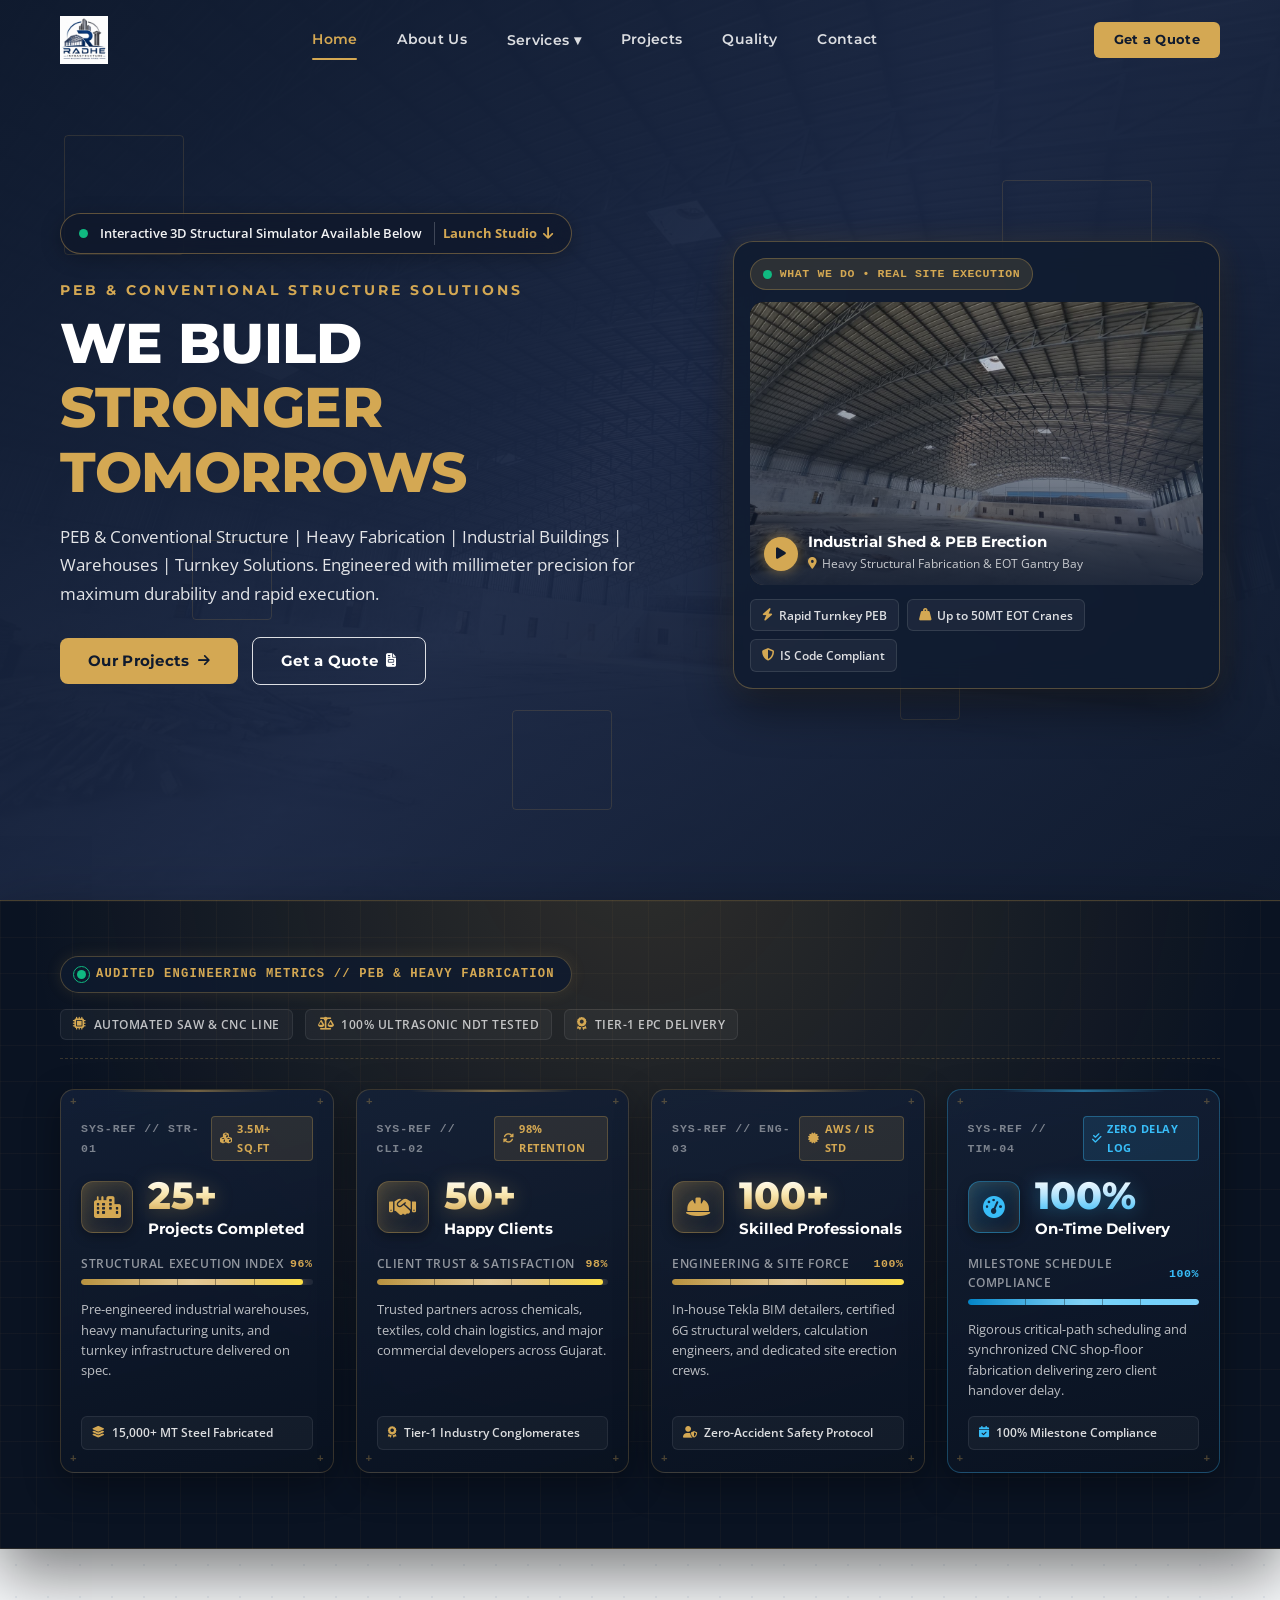
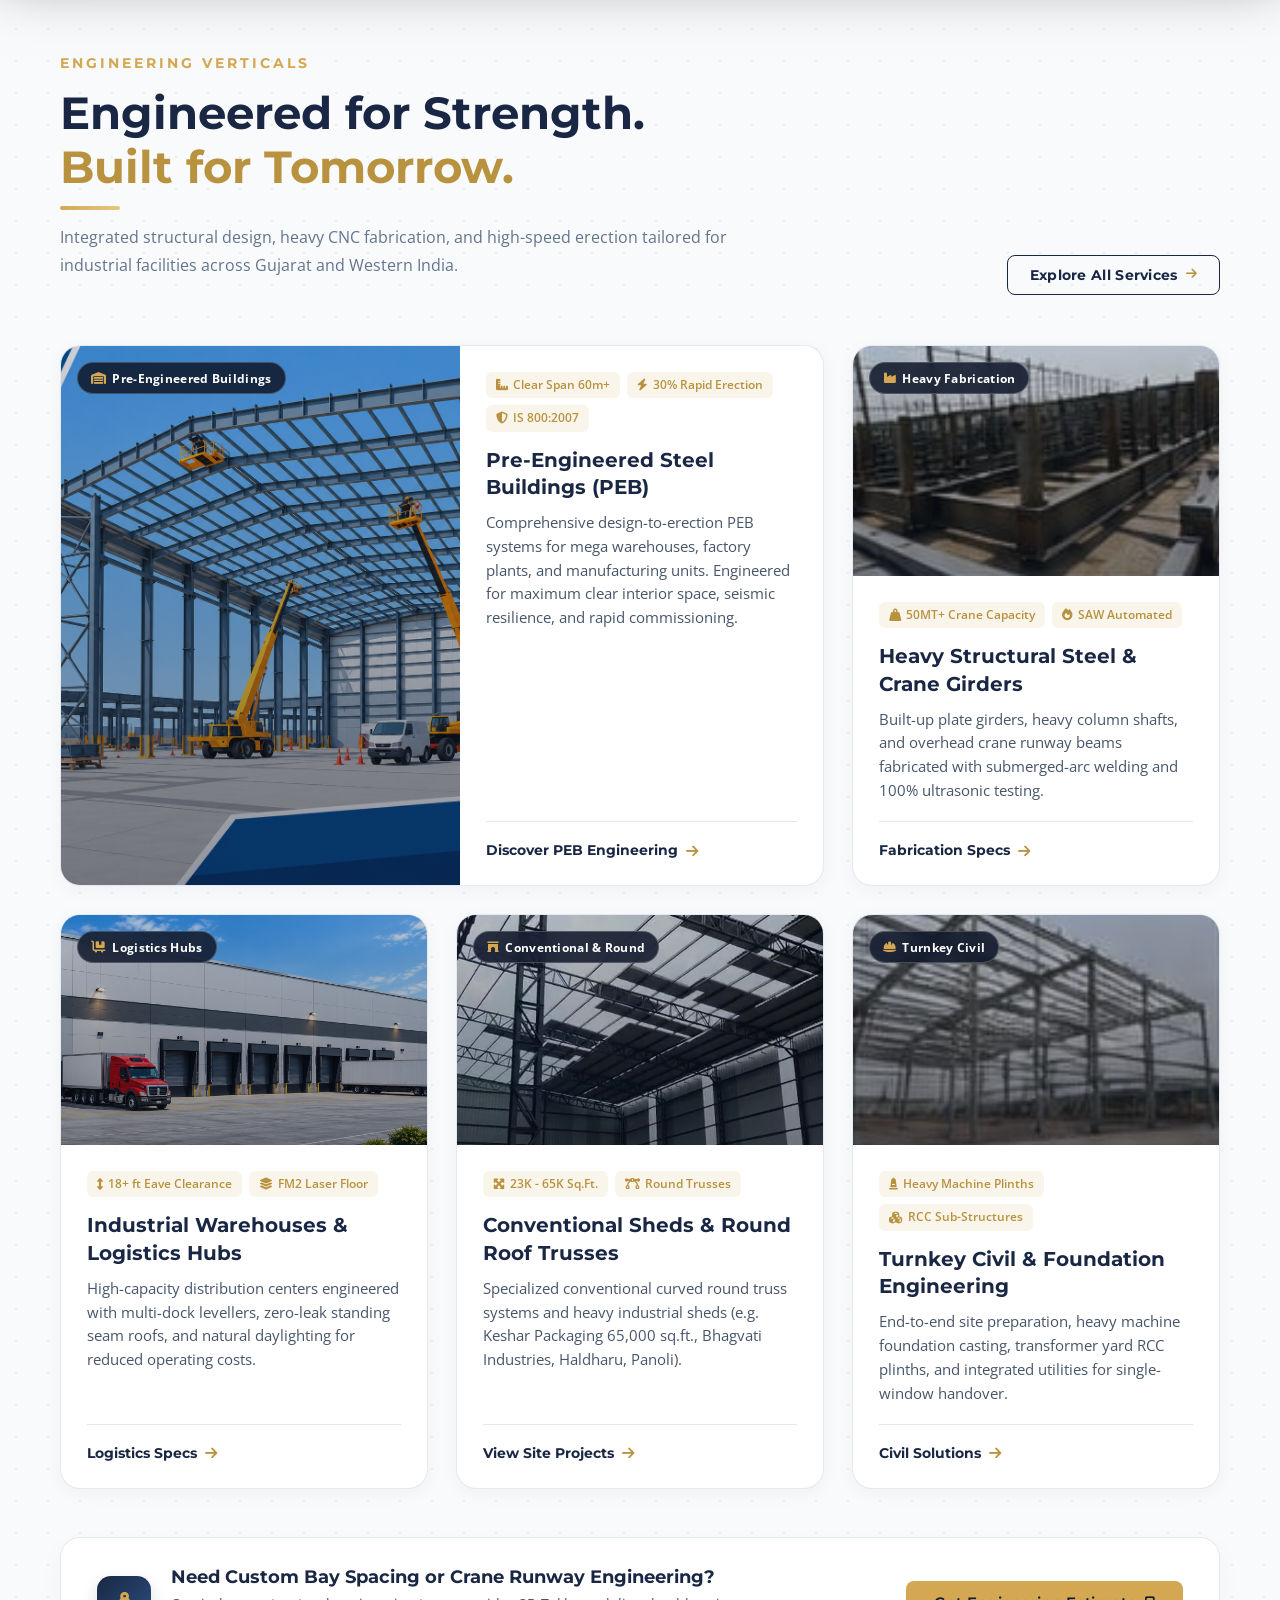
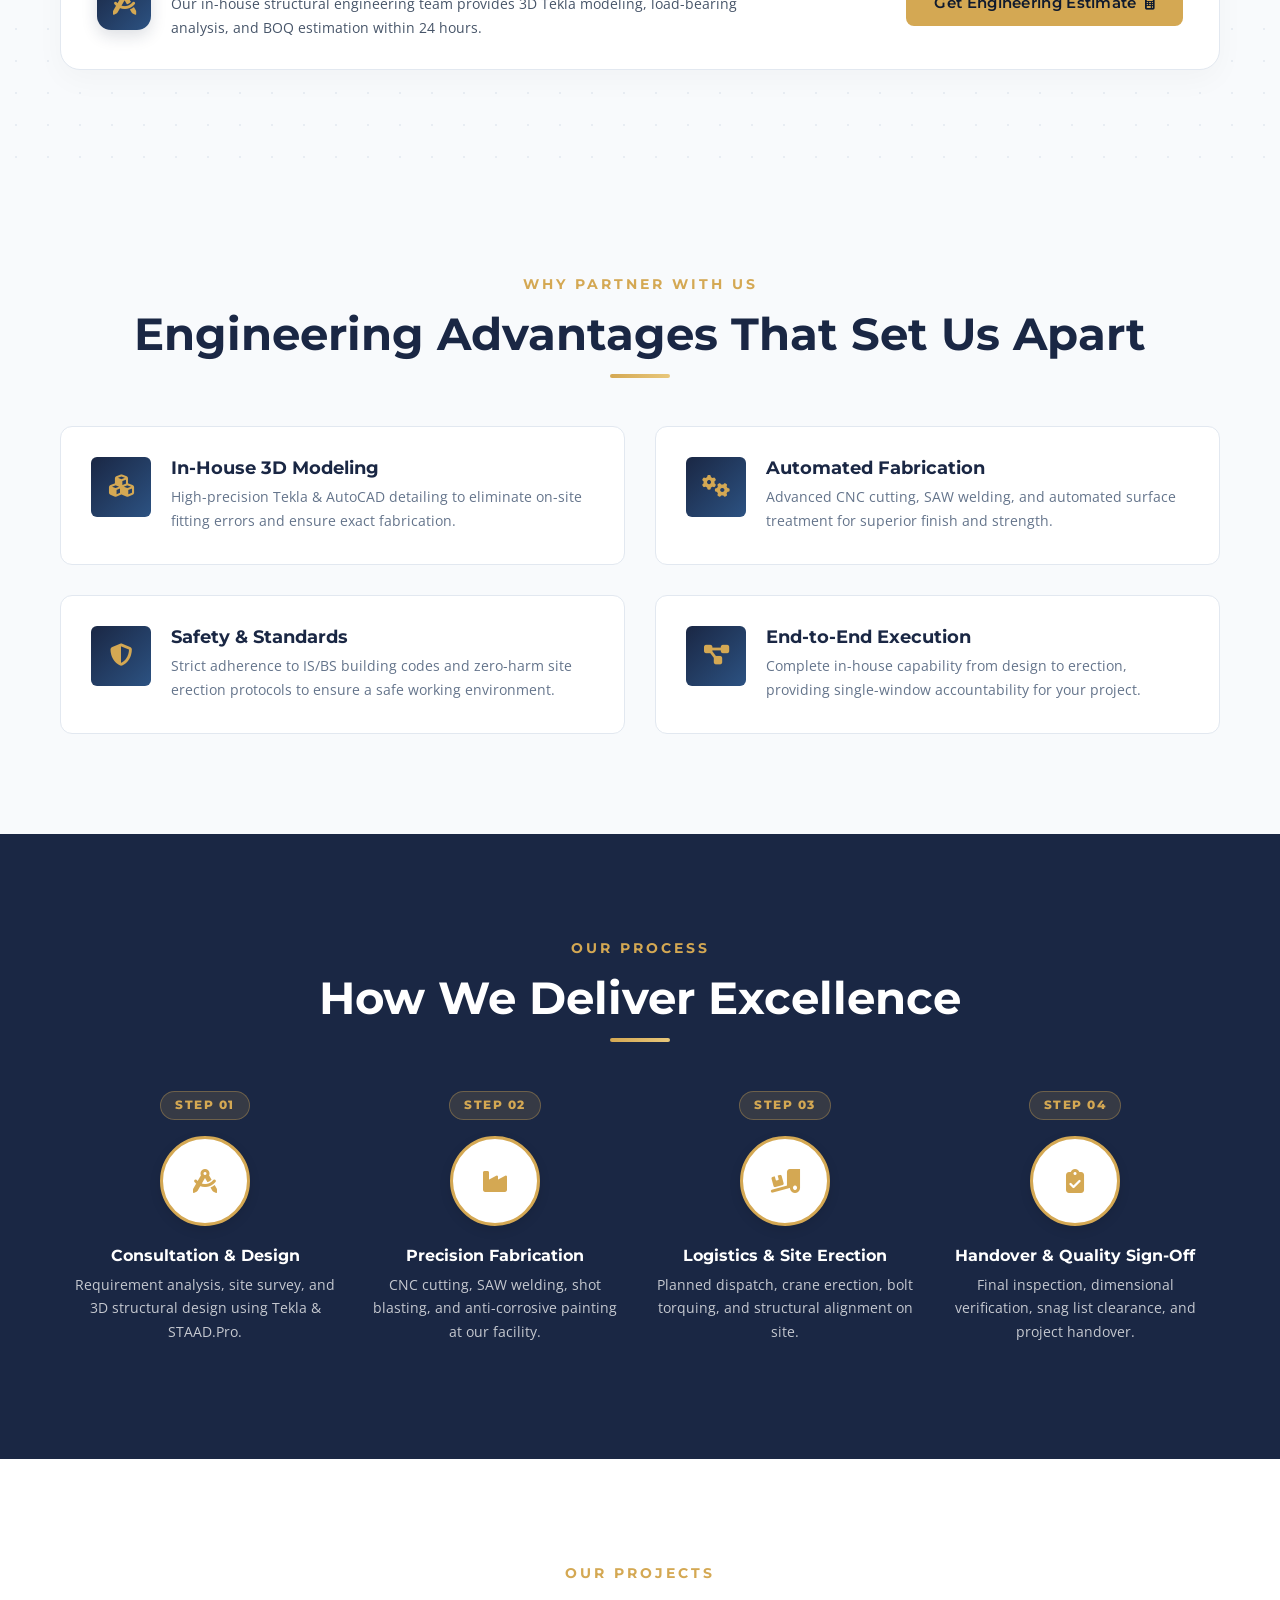
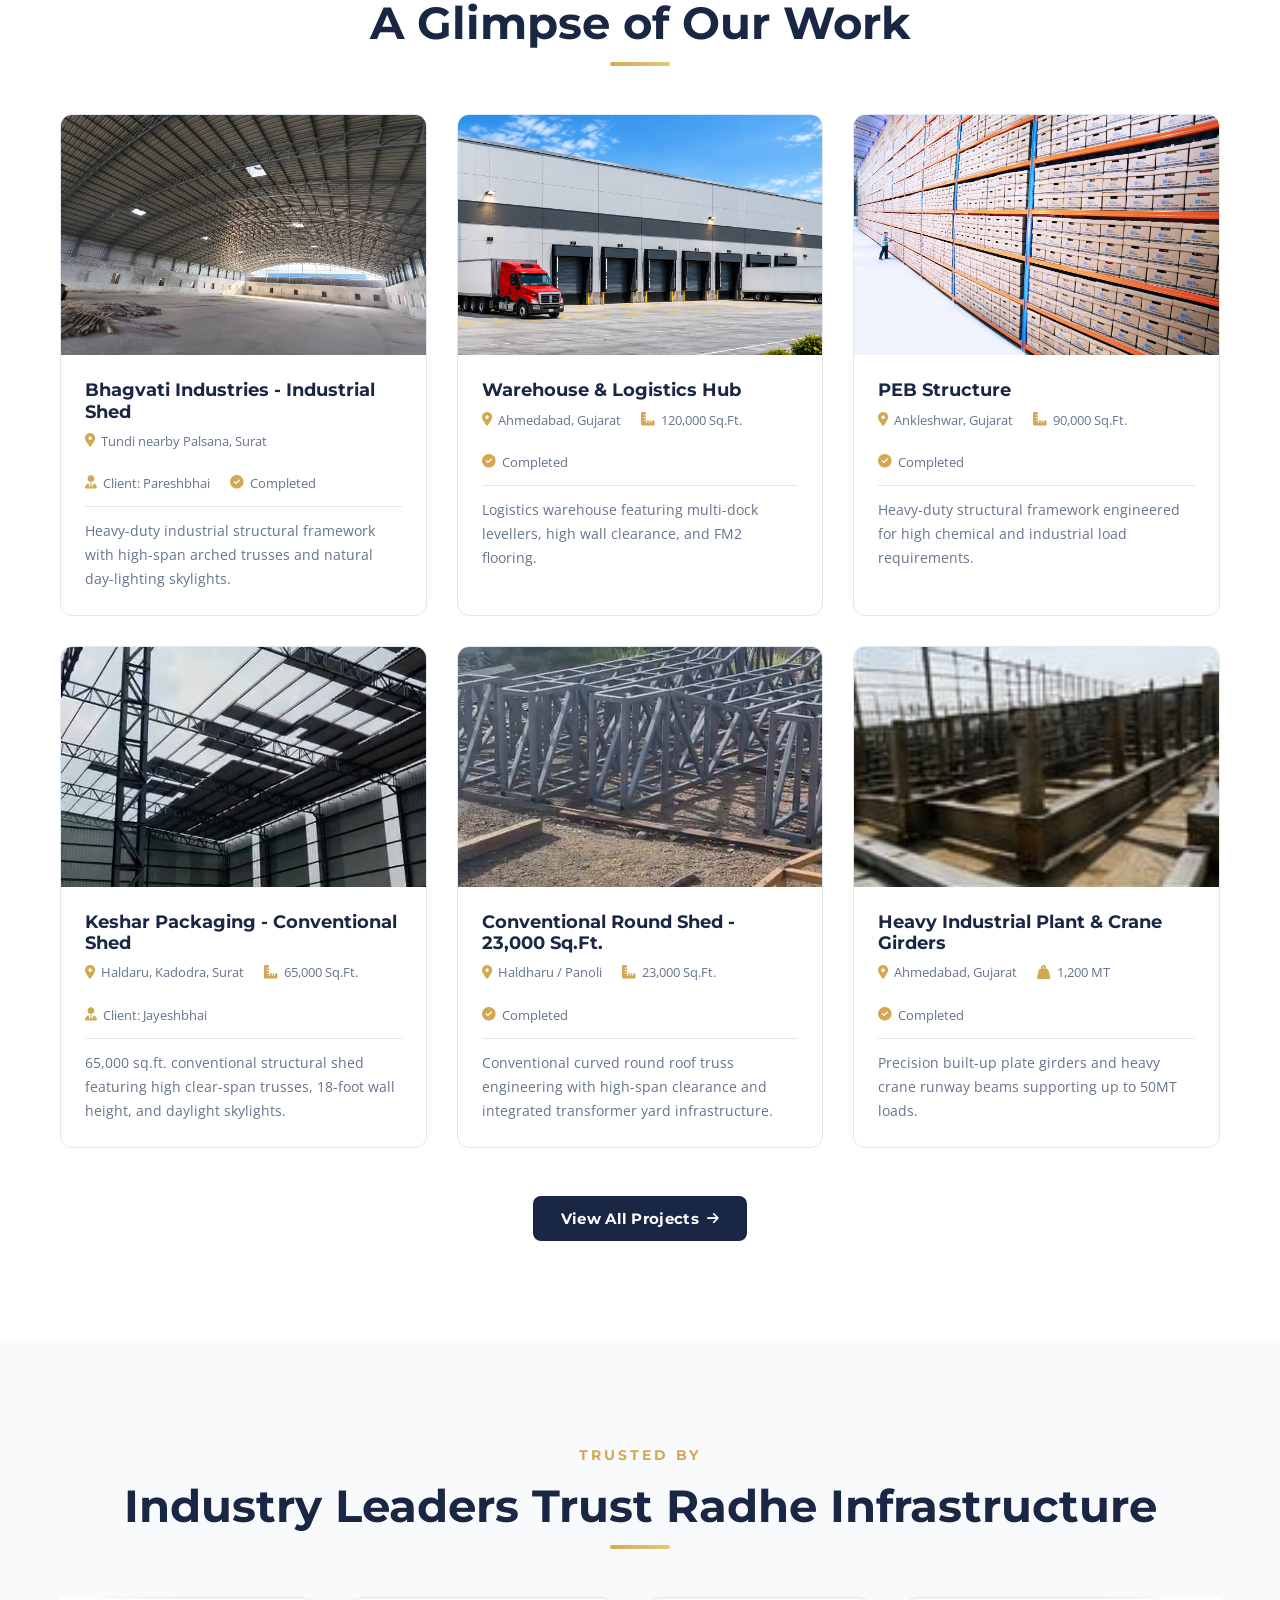
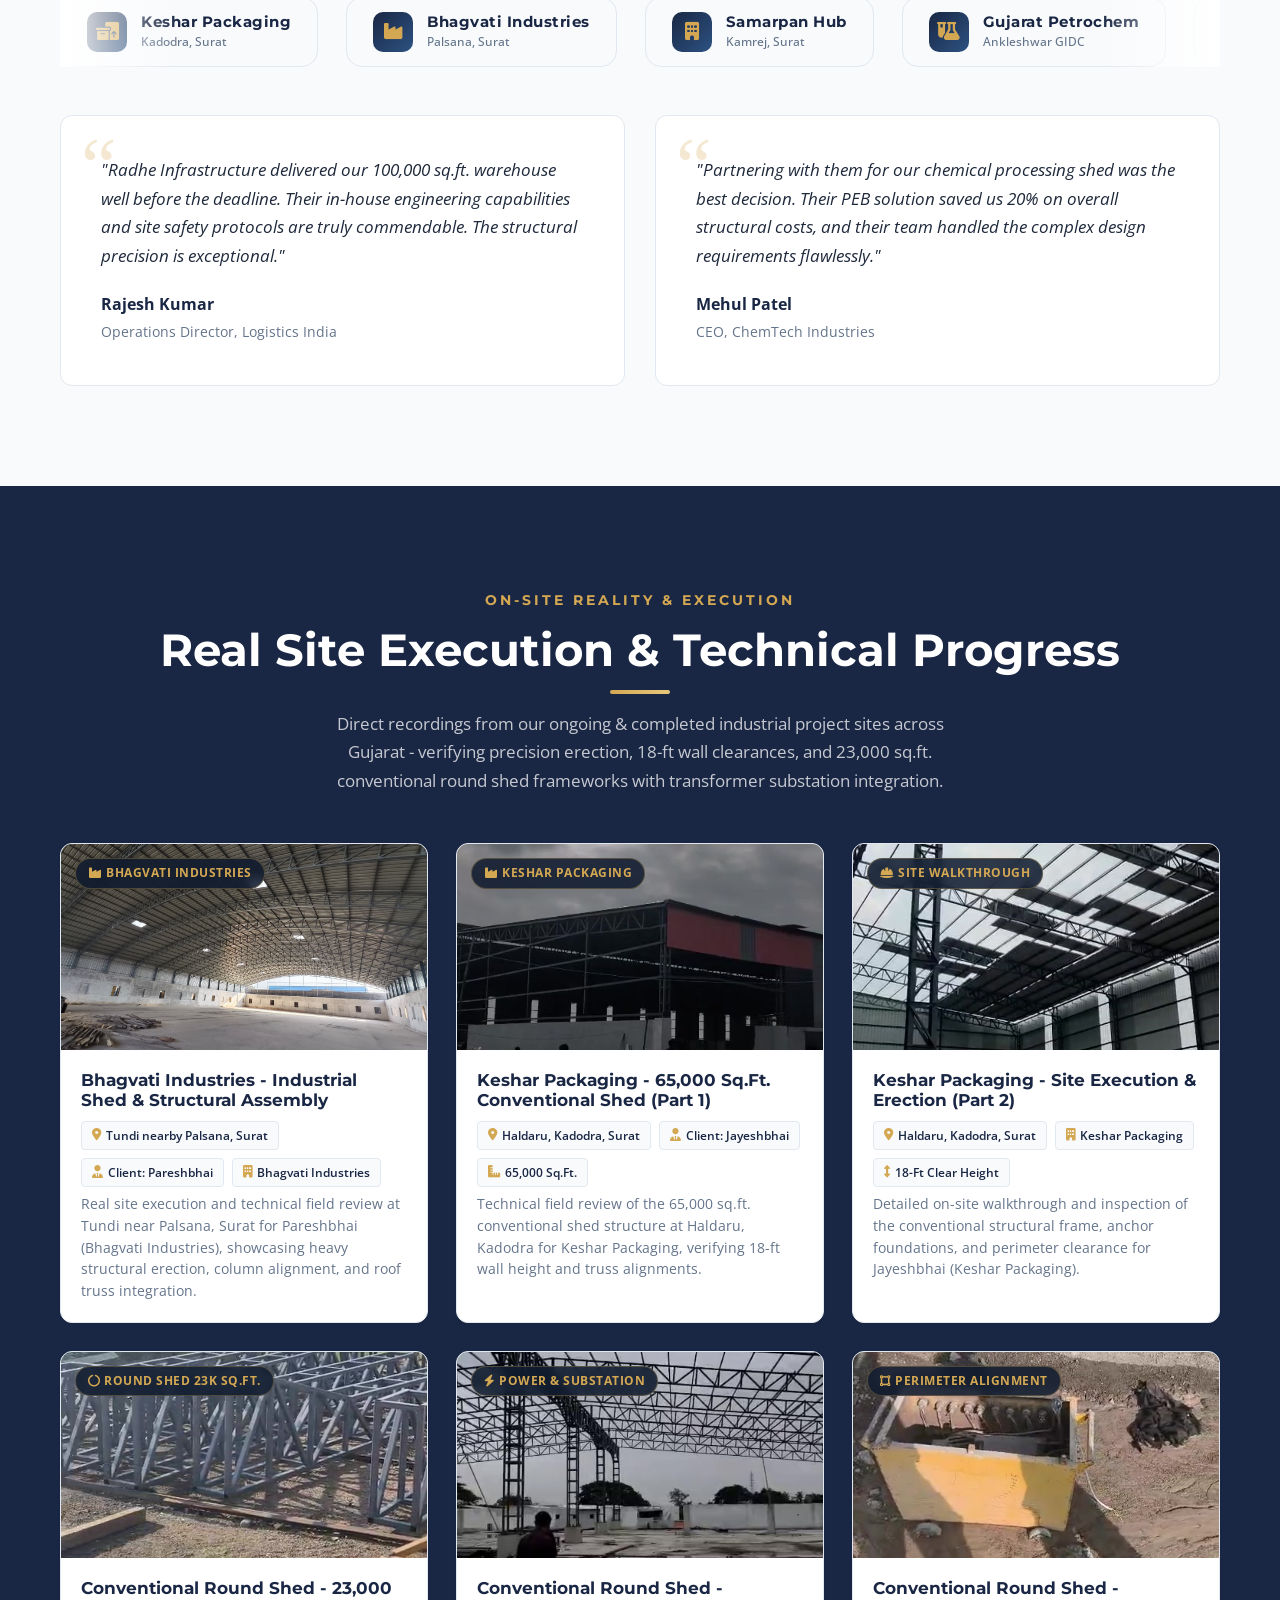
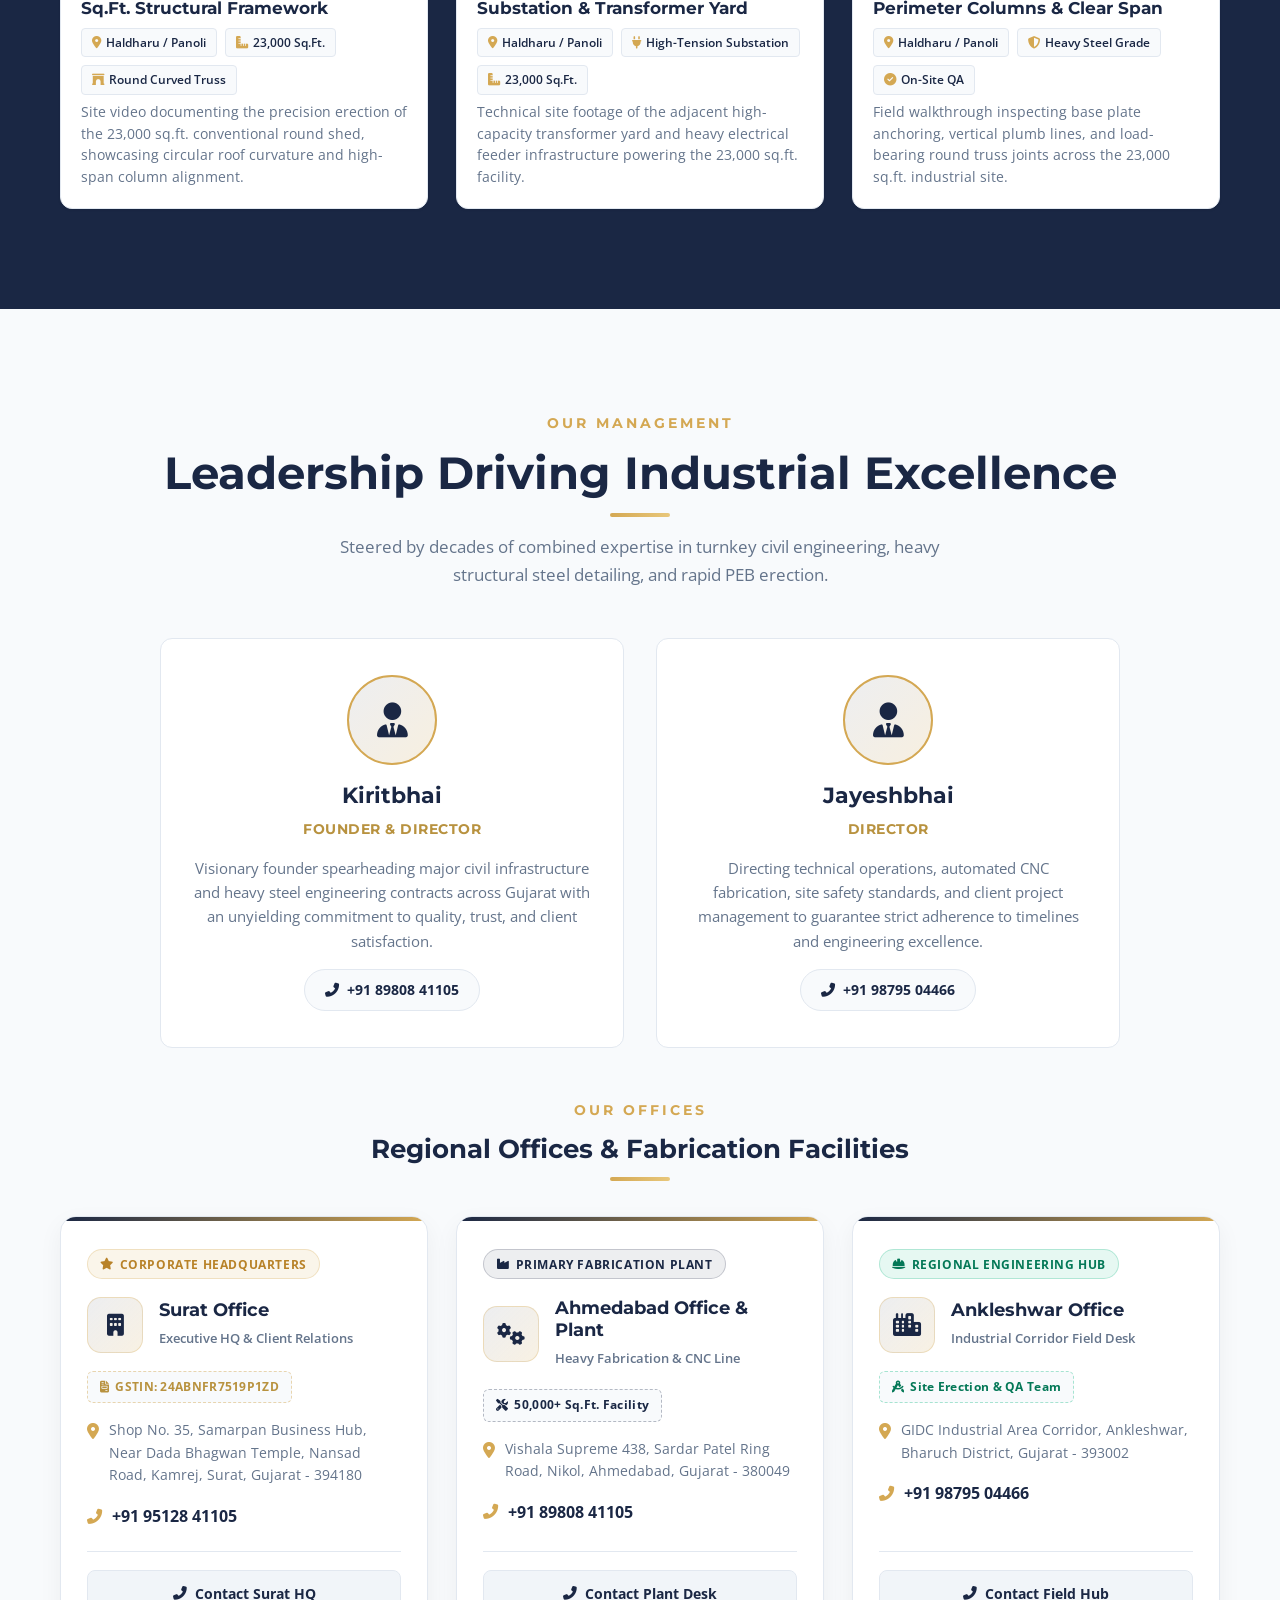
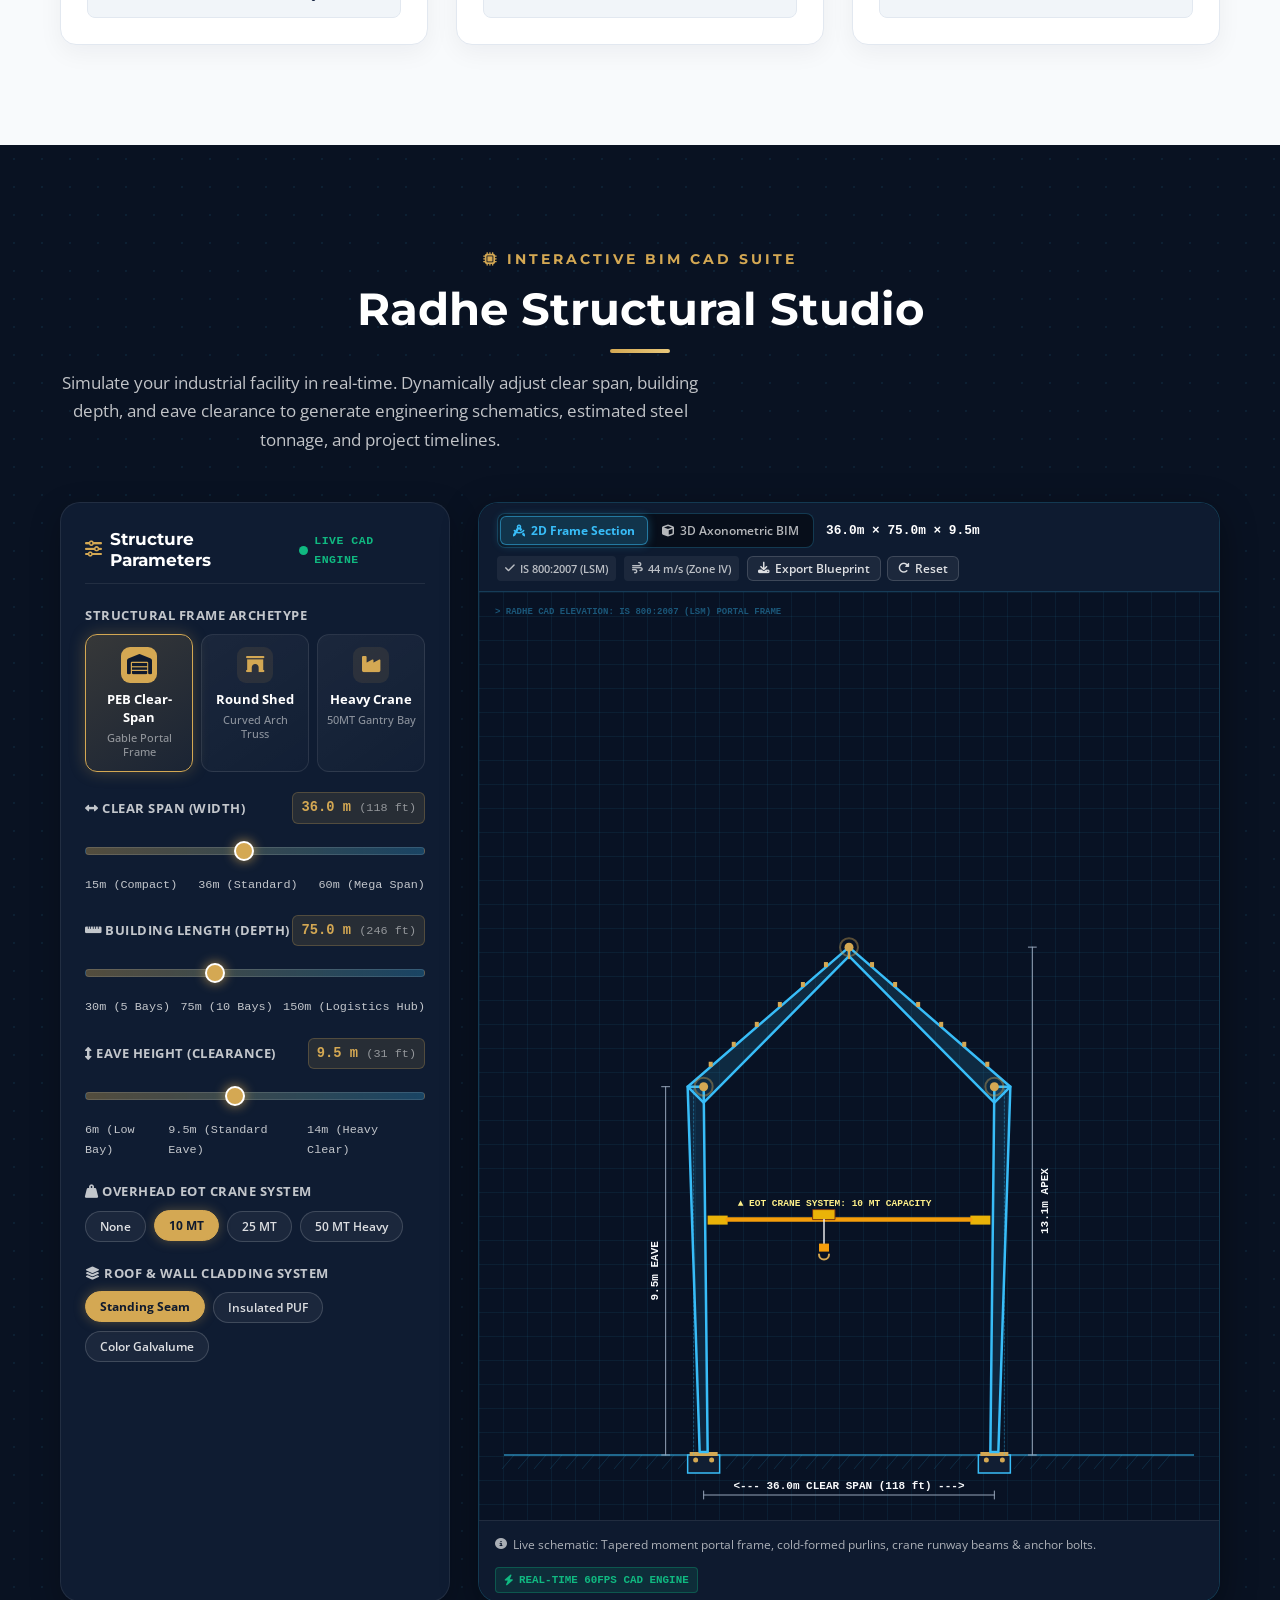
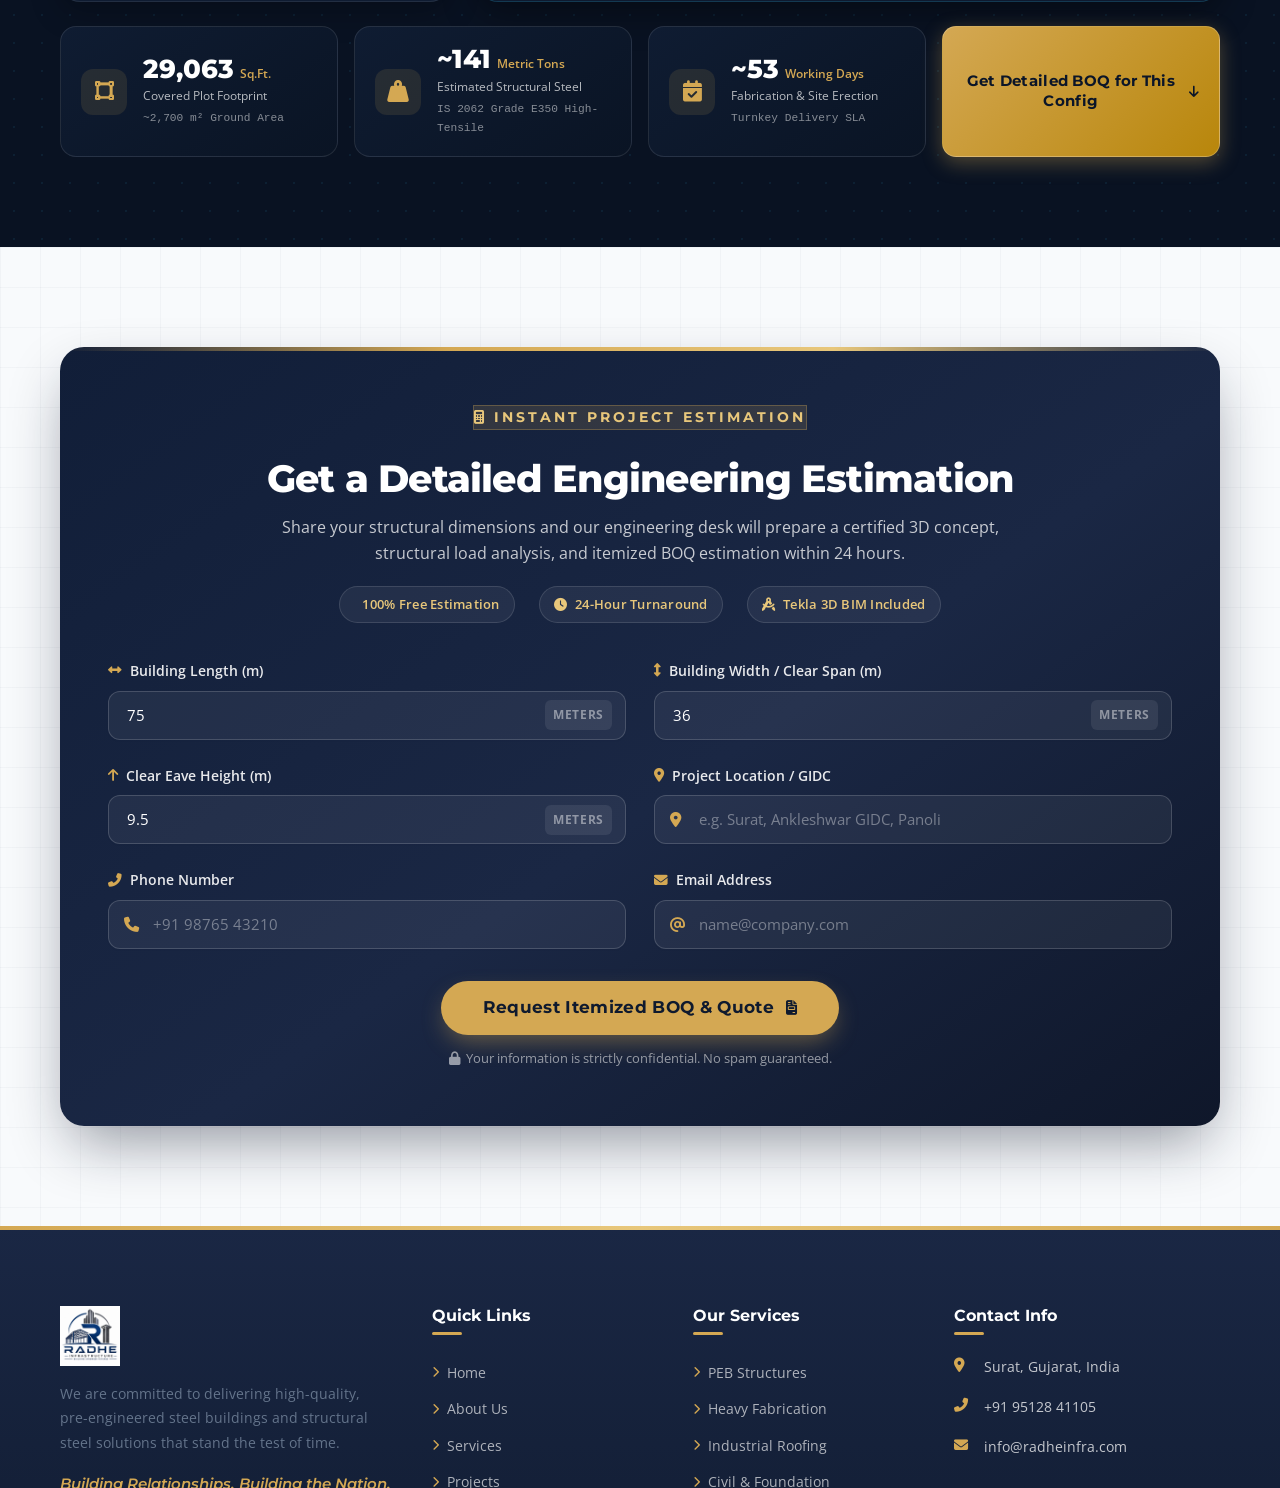
==== commit 961a7f3e: "Enhance contact & RFQ layout, modularize CSS into dedicated sheets, and optimize project assets" ====
--- a/index.html
+++ b/index.html
@@ -50,24 +50,50 @@
             <div class="shape"></div>
         </div>
         <div class="container">
-            <div class="hero-content">
-                <div class="hero-live-badge reveal delay-1">
-                    <span class="pulse-dot"></span>
-                    <span>Interactive 3D Structural Simulator Available Below</span>
-                    <a href="#studio" class="badge-link">Launch Studio <i class="fas fa-arrow-down"></i></a>
-                </div>
-                <span class="section-label reveal delay-1">PEB &amp; CONVENTIONAL STRUCTURE SOLUTIONS</span>
-                <h1 class="reveal delay-2">WE BUILD<br><span class="highlight">STRONGER TOMORROWS</span></h1>
-                <p class="reveal delay-3">PEB &amp; Conventional Structure | Heavy Fabrication | Industrial Buildings | Warehouses | Turnkey Solutions. Engineered with millimeter precision for maximum durability and rapid execution.</p>
-                <div class="hero-btns reveal delay-4">
-                    <a href="projects.html" class="btn btn-accent btn-lg">Our Projects <i class="fas fa-arrow-right"></i></a>
-                    <a href="contact.html" class="btn btn-outline btn-lg">Get a Quote <i class="fas fa-file-invoice"></i></a>
-                </div>
-                <div class="hero-features reveal delay-5">
-                    <div class="hero-feature"><i class="fas fa-certificate"></i> ISO 9001:2015 Certified</div>
-                    <div class="hero-feature"><i class="fas fa-industry"></i> CNC Heavy Steel Fabrication</div>
-                    <div class="hero-feature"><i class="fas fa-drafting-compass"></i> Tekla 3D BIM Detailing</div>
-                    <div class="hero-feature"><i class="fas fa-shield-alt"></i> IS 800:2007 Safety Standard</div>
+            <div class="hero-layout">
+                <!-- Left: Headline & Authority Points -->
+                <div class="hero-content">
+                    <div class="hero-live-badge reveal delay-1">
+                        <span class="pulse-dot"></span>
+                        <span>Interactive 3D Structural Simulator Available Below</span>
+                        <a href="#studio" class="badge-link">Launch Studio <i class="fas fa-arrow-down"></i></a>
+                    </div>
+                    <span class="section-label reveal delay-1">PEB &amp; CONVENTIONAL STRUCTURE SOLUTIONS</span>
+                    <h1 class="reveal delay-2">WE BUILD<br><span class="highlight">STRONGER TOMORROWS</span></h1>
+                    <p class="reveal delay-3">PEB &amp; Conventional Structure | Heavy Fabrication | Industrial Buildings | Warehouses | Turnkey Solutions. Engineered with millimeter precision for maximum durability and rapid execution.</p>
+                    <div class="hero-btns reveal delay-4">
+                        <a href="projects.html" class="btn btn-accent btn-lg">Our Projects <i class="fas fa-arrow-right"></i></a>
+                        <a href="contact.html" class="btn btn-outline btn-lg">Get a Quote <i class="fas fa-file-invoice"></i></a>
+                    </div>
+                </div>
+
+                <!-- Right: Company Overview & Real Site Execution Video -->
+                <div class="hero-video-card-wrap reveal delay-3">
+                    <div class="hero-video-card">
+                        <div class="hero-video-badge">
+                            <span class="pulse-dot"></span>
+                            <span>WHAT WE DO &bull; REAL SITE EXECUTION</span>
+                        </div>
+                        <div class="hero-video-player">
+                            <video autoplay loop muted playsinline preload="auto" poster="assets/bhagvati-industries-tundi-surat.jpg">
+                                <source src="media/1.mp4" type="video/mp4">
+                                Your browser does not support HTML5 video.
+                            </video>
+                            <div class="hero-video-overlay-gradient"></div>
+                            <div class="hero-video-caption">
+                                <div class="hero-video-caption-icon"><i class="fas fa-play"></i></div>
+                                <div>
+                                    <div class="hero-video-caption-title">Industrial Shed &amp; PEB Erection</div>
+                                    <div class="hero-video-caption-sub"><i class="fas fa-map-marker-alt"></i> Heavy Structural Fabrication &amp; EOT Gantry Bay</div>
+                                </div>
+                            </div>
+                        </div>
+                        <div class="hero-video-highlights">
+                            <div class="hero-video-pill"><i class="fas fa-bolt"></i> Rapid Turnkey PEB</div>
+                            <div class="hero-video-pill"><i class="fas fa-weight-hanging"></i> Up to 50MT EOT Cranes</div>
+                            <div class="hero-video-pill"><i class="fas fa-shield-alt"></i> IS Code Compliant</div>
+                        </div>
+                    </div>
                 </div>
             </div>
         </div>
@@ -242,30 +268,6 @@
         </div>
     </section>
 
-    <!-- 3. ABOUT PREVIEW -->
-    <section class="section section-gray blueprint-bg">
-        <div class="container">
-            <div class="content-block">
-                <div class="content-img reveal-left">
-                    <img src="assets/photo-about-warehouse-exterior.jpg" alt="Radhe Infrastructure Industrial Facility &amp; Modern Warehousing">
-                    <div class="accent-border"></div>
-                </div>
-                <div class="reveal-right">
-                    <span class="section-label">ABOUT US</span>
-                    <h2 class="section-title">Building with Precision. Delivering with Pride.</h2>
-                    <p>Radhe Infrastructure is a leading name in PEB &amp; Conventional Structure, Heavy Fabrication, and Industrial Construction. We deliver end-to-end structural solutions with uncompromised quality, safety, and on-time delivery. From warehouses and industrial sheds to heavy commercial frameworks, we engineer structures built for long-term performance and sustainable growth.</p>
-                    <ul class="feature-list">
-                        <li><i class="fas fa-check-circle"></i> <strong>Industrial Sheds &amp; Warehouses</strong></li>
-                        <li><i class="fas fa-check-circle"></i> <strong>In-House Design &amp; Precision Detailing</strong></li>
-                        <li><i class="fas fa-check-circle"></i> <strong>Advanced CNC &amp; Heavy Steel Fabrication</strong></li>
-                        <li><i class="fas fa-check-circle"></i> <strong>100% Quality &amp; Safety Compliance</strong></li>
-                    </ul>
-                    <a href="about.html" class="btn btn-primary">Know More <i class="fas fa-arrow-right"></i></a>
-                </div>
-            </div>
-        </div>
-    </section>
-
     <!-- 4. CORE ENGINEERING VERTICALS (RADHE BESPOKE INDUSTRIAL SHOWCASE) -->
     <section class="radhe-verticals-section">
         <div class="container">
@@ -284,11 +286,10 @@
             </div>
 
             <!-- Modern Asymmetric Industrial Showcase Grid -->
-            <div class="verticals-grid">
-                <!-- Card 1: Pre-Engineered Buildings (Featured Card) -->
+            <div class="verticals-grid">                <!-- Card 1: Pre-Engineered Buildings (Featured Card) -->
                 <article class="vertical-card vertical-card-featured reveal delay-1">
                     <div class="vertical-card-media">
-                        <img src="assets/photo-peb-ankleshwar.jpg" alt="Pre-Engineered Buildings PEB Ankleshwar Project" loading="lazy">
+                        <img src="assets/extracted/industrial-shed-erection.png" alt="Pre-Engineered Buildings PEB Industrial Shed Erection" loading="lazy">
                         <span class="vertical-category-pill"><i class="fas fa-warehouse"></i> Pre-Engineered Buildings</span>
                         <div class="vertical-media-overlay"></div>
                     </div>
@@ -302,8 +303,8 @@
                         <p class="vertical-card-text">Comprehensive design-to-erection PEB systems for mega warehouses, factory plants, and manufacturing units. Engineered for maximum clear interior space, seismic resilience, and rapid commissioning.</p>
                         <div class="vertical-card-footer">
                             <a href="service-peb.html" class="vertical-action-btn">
-                                <span>Discover PEB Engineering</span>
-                                <i class="fas fa-arrow-right"></i>
+                                 <span>Discover PEB Engineering</span>
+                                 <i class="fas fa-arrow-right"></i>
                             </a>
                         </div>
                     </div>
@@ -325,8 +326,8 @@
                         <p class="vertical-card-text">Built-up plate girders, heavy column shafts, and overhead crane runway beams fabricated with submerged-arc welding and 100% ultrasonic testing.</p>
                         <div class="vertical-card-footer">
                             <a href="service-steel.html" class="vertical-action-btn">
-                                <span>Fabrication Specs</span>
-                                <i class="fas fa-arrow-right"></i>
+                                 <span>Fabrication Specs</span>
+                                 <i class="fas fa-arrow-right"></i>
                             </a>
                         </div>
                     </div>
@@ -335,7 +336,7 @@
                 <!-- Card 3: Industrial Warehouses & Logistics Parks -->
                 <article class="vertical-card reveal delay-3">
                     <div class="vertical-card-media">
-                        <img src="assets/photo-warehouse-ahmedabad.jpg" alt="Warehouse Complex Ahmedabad" loading="lazy">
+                        <img src="assets/extracted/warehouse-dock-logistics.png" alt="Modern Warehouse &amp; Logistics Hub Complex" loading="lazy">
                         <span class="vertical-category-pill"><i class="fas fa-dolly-flatbed"></i> Logistics Hubs</span>
                         <div class="vertical-media-overlay"></div>
                     </div>
@@ -524,11 +525,11 @@
                 </div>
                 <div class="project-card reveal delay-2">
                     <div class="project-img">
-                        <img src="assets/photo-warehouse-ahmedabad.jpg" alt="Warehouse Project Ahmedabad">
-                        <div class="project-img-overlay"><span>Warehouse</span></div>
+                        <img src="assets/extracted/warehouse-dock-logistics.png" alt="Warehouse Project Ahmedabad - Modern Logistics Hub">
+                        <div class="project-img-overlay"><span>Logistics Hub</span></div>
                     </div>
                     <div class="project-info">
-                        <h3>Warehouse Project</h3>
+                        <h3>Warehouse &amp; Logistics Hub</h3>
                         <div class="project-meta">
                             <span><i class="fas fa-map-marker-alt"></i> Ahmedabad, Gujarat</span>
                             <span><i class="fas fa-ruler-combined"></i> 120,000 Sq.Ft.</span>
@@ -1023,19 +1024,6 @@
         </div>
     </section>
 
-    <!-- 11. READY TO BUILD HIGH-IMPACT BANNER (MARUTI-STYLE) -->
-    <section class="section" style="padding-bottom: 0;">
-        <div class="container">
-            <div class="ready-to-build-banner reveal">
-                <h2>Ready to Build Your Next Industrial Facility?</h2>
-                <p>From custom PEB and high-clearance warehouses to 65,000 sq.ft. conventional sheds, partner with Radhe Infrastructure for millimeter precision, certified quality, and rapid on-time execution.</p>
-                <div class="ready-actions">
-                    <a href="contact.html" class="btn btn-primary btn-lg">Get a Custom Quote <i class="fas fa-arrow-right"></i></a>
-                    <a href="tel:+919512841105" class="btn btn-outline btn-lg"><i class="fas fa-phone-alt"></i> Call Engineering Desk</a>
-                </div>
-            </div>
-        </div>
-    </section>
 
     <!-- 12. RADHE STRUCTURAL STUDIO: INTERACTIVE PEB & INDUSTRIAL SHED SIMULATOR -->
     <section class="section section-dark structural-studio-section" id="studio">
@@ -1246,12 +1234,18 @@
     </section>
 
     <!-- 13. BOTTOM LEAD CAPTURE (INSTANT BOQ ESTIMATION) -->
-    <section class="section" id="quoteSection">
+    <section class="section section-gray blueprint-bg" id="quoteSection">
         <div class="container">
             <div class="quick-quote reveal" id="quickQuoteCard">
-                <div class="text-center mb-4">
+                <div class="quick-quote-header text-center">
+                    <span class="section-label" style="background: rgba(212, 168, 83, 0.15); border: 1px solid rgba(212, 168, 83, 0.3); color: var(--accent-light);"><i class="fas fa-calculator"></i> INSTANT PROJECT ESTIMATION</span>
                     <h2>Get a Detailed Engineering Estimation</h2>
-                    <p style="color:rgba(255,255,255,.7);">Share your project details and our structural engineering desk will provide a complete 3D concept &amp; itemized BOQ estimation within 24 hours.</p>
+                    <p class="quick-quote-subtitle">Share your structural dimensions and our engineering desk will prepare a certified 3D concept, structural load analysis, and itemized BOQ estimation within 24 hours.</p>
+                    <div class="quick-quote-trust-badges">
+                        <span><i class="fas fa-check-shield"></i> 100% Free Estimation</span>
+                        <span><i class="fas fa-clock"></i> 24-Hour Turnaround</span>
+                        <span><i class="fas fa-drafting-compass"></i> Tekla 3D BIM Included</span>
+                    </div>
                 </div>
 
                 <div class="configured-specs-alert" id="configuredSpecsAlert" style="display:none;">
@@ -1259,36 +1253,71 @@
                     <span><strong>Pre-filled from Structural Studio:</strong> <span id="configuredSpecsSummary">36m × 75m PEB | Est. 141 MT Steel</span></span>
                 </div>
 
-                <form data-validate="true" id="quoteForm">
+                <form data-validate="true" id="quoteForm" class="quick-quote-form">
                     <input type="hidden" id="quoteNotes" name="quoteNotes" value="Standard Inquiry">
-                    <div class="form-grid">
-                        <div class="form-group">
-                            <label class="form-label">Building Length (m)</label>
-                            <input type="number" id="quoteLength" class="form-input" placeholder="e.g. 75" value="75" required>
-                        </div>
-                        <div class="form-group">
-                            <label class="form-label">Building Width (m)</label>
-                            <input type="number" id="quoteWidth" class="form-input" placeholder="e.g. 36" value="36" required>
-                        </div>
-                        <div class="form-group">
-                            <label class="form-label">Eave Height (m)</label>
-                            <input type="number" id="quoteHeight" step="0.5" class="form-input" placeholder="e.g. 9.5" value="9.5" required>
-                        </div>
-                        <div class="form-group">
-                            <label class="form-label">Project Location</label>
-                            <input type="text" class="form-input" placeholder="City, State (e.g. Surat, Ankleshwar)" required>
-                        </div>
-                        <div class="form-group">
-                            <label class="form-label">Phone Number</label>
-                            <input type="tel" class="form-input" placeholder="+91 XXXXX XXXXX" required>
-                        </div>
-                        <div class="form-group">
-                            <label class="form-label">Email Address</label>
-                            <input type="email" class="form-input" placeholder="name@company.com" required>
-                        </div>
-                        <div class="form-group full text-center">
-                            <button type="submit" class="btn btn-accent btn-lg">Request Itemized BOQ &amp; Quote <i class="fas fa-arrow-right"></i></button>
-                        </div>
+                    
+                    <div class="quick-quote-grid">
+                        <!-- Length -->
+                        <div class="quick-form-field">
+                            <label class="quick-form-label"><i class="fas fa-arrows-alt-h"></i> Building Length (m)</label>
+                            <div class="input-with-unit">
+                                <input type="number" id="quoteLength" class="form-input" placeholder="e.g. 75" value="75" required min="10" max="500">
+                                <span class="input-unit">Meters</span>
+                            </div>
+                        </div>
+
+                        <!-- Width -->
+                        <div class="quick-form-field">
+                            <label class="quick-form-label"><i class="fas fa-arrows-alt-v"></i> Building Width / Clear Span (m)</label>
+                            <div class="input-with-unit">
+                                <input type="number" id="quoteWidth" class="form-input" placeholder="e.g. 36" value="36" required min="10" max="150">
+                                <span class="input-unit">Meters</span>
+                            </div>
+                        </div>
+
+                        <!-- Height -->
+                        <div class="quick-form-field">
+                            <label class="quick-form-label"><i class="fas fa-arrow-up"></i> Clear Eave Height (m)</label>
+                            <div class="input-with-unit">
+                                <input type="number" id="quoteHeight" step="0.5" class="form-input" placeholder="e.g. 9.5" value="9.5" required min="4" max="30">
+                                <span class="input-unit">Meters</span>
+                            </div>
+                        </div>
+
+                        <!-- Location -->
+                        <div class="quick-form-field">
+                            <label class="quick-form-label"><i class="fas fa-map-marker-alt"></i> Project Location / GIDC</label>
+                            <div class="input-icon-wrap">
+                                <i class="fas fa-location-dot field-icon"></i>
+                                <input type="text" class="form-input with-icon" placeholder="e.g. Surat, Ankleshwar GIDC, Panoli" required>
+                            </div>
+                        </div>
+
+                        <!-- Phone -->
+                        <div class="quick-form-field">
+                            <label class="quick-form-label"><i class="fas fa-phone-alt"></i> Phone Number</label>
+                            <div class="input-icon-wrap">
+                                <i class="fas fa-phone field-icon"></i>
+                                <input type="tel" class="form-input with-icon" placeholder="+91 98765 43210" required pattern="[0-9+ -]{10,15}">
+                            </div>
+                        </div>
+
+                        <!-- Email -->
+                        <div class="quick-form-field">
+                            <label class="quick-form-label"><i class="fas fa-envelope"></i> Email Address</label>
+                            <div class="input-icon-wrap">
+                                <i class="fas fa-at field-icon"></i>
+                                <input type="email" class="form-input with-icon" placeholder="name@company.com" required>
+                            </div>
+                        </div>
+                    </div>
+
+                    <div class="quick-quote-submit-bar text-center">
+                        <button type="submit" class="btn btn-accent btn-lg quick-submit-btn">
+                            <span>Request Itemized BOQ &amp; Quote</span>
+                            <i class="fas fa-file-invoice"></i>
+                        </button>
+                        <p class="quick-privacy-note"><i class="fas fa-lock"></i> Your information is strictly confidential. No spam guaranteed.</p>
                     </div>
                 </form>
             </div>
--- a/css/styles.css
+++ b/css/styles.css
@@ -1,4462 +1,15 @@
 /* ============================================================
    RADHE INFRASTRUCTURE — Master Stylesheet
-   Building Stronger Futures
+   Modular Architecture:
+   - base.css: Reset, Variables, Typography, Layout, Navigation, Footer & Utilities
+   - components.css: Services, Verticals, Projects, Videos, Management & Marquee
+   - telemetry.css: 3D Benchmark Telemetry & Live Stats Bar
+   - contact.css: Modern Contact Layout, RFQ Portal & Quick Quote
+   - studio.css: Interactive Structural Studio & CAD Engine
    ============================================================ */
 
-/* ---------- 1. CSS Custom Properties ---------- */
-:root {
-  --primary: #1a2744;
-  --primary-light: #2c5282;
-  --primary-dark: #0f1a2e;
-  --accent: #d4a853;
-  --accent-light: #e8c77b;
-  --accent-dark: #b8923f;
-  --white: #ffffff;
-  --off-white: #f8fafc;
-  --gray-100: #f1f5f9;
-  --gray-200: #e2e8f0;
-  --gray-300: #cbd5e1;
-  --gray-400: #94a3b8;
-  --gray-500: #64748b;
-  --gray-600: #475569;
-  --gray-700: #334155;
-  --gray-800: #1e293b;
-  --text: #1e293b;
-  --text-light: #64748b;
-  --font-heading: 'Montserrat', sans-serif;
-  --font-body: 'Open Sans', sans-serif;
-  --shadow-sm: 0 1px 3px rgba(0,0,0,.08);
-  --shadow-md: 0 4px 12px rgba(0,0,0,.1);
-  --shadow-lg: 0 10px 30px rgba(0,0,0,.12);
-  --shadow-xl: 0 20px 50px rgba(0,0,0,.15);
-  --shadow-gold: 0 4px 20px rgba(212,168,83,.35);
-  --transition: .35s cubic-bezier(.4,0,.2,1);
-  --transition-fast: .2s ease;
-  --radius: 12px;
-  --radius-sm: 6px;
-  --radius-lg: 20px;
-  --container: 1200px;
-  --nav-height: 80px;
-}
-
-/* ---------- 2. Reset & Base ---------- */
-*, *::before, *::after { margin:0; padding:0; box-sizing:border-box; }
-
-html {
-  scroll-behavior: smooth;
-  font-size: 16px;
-  -webkit-font-smoothing: antialiased;
-}
-
-body {
-  font-family: var(--font-body);
-  color: var(--text);
-  background: var(--white);
-  line-height: 1.7;
-  overflow-x: hidden;
-}
-
-img { max-width:100%; height:auto; display:block; }
-a { text-decoration:none; color:inherit; transition: var(--transition-fast); }
-ul, ol { list-style:none; }
-button { cursor:pointer; border:none; background:none; font-family:inherit; }
-input, textarea, select { font-family:inherit; font-size:inherit; }
-
-/* Custom Scrollbar */
-::-webkit-scrollbar { width:8px; }
-::-webkit-scrollbar-track { background:var(--gray-100); }
-::-webkit-scrollbar-thumb { background:var(--primary); border-radius:4px; }
-::-webkit-scrollbar-thumb:hover { background:var(--primary-light); }
-
-/* ---------- 3. Typography ---------- */
-h1, h2, h3, h4, h5, h6 {
-  font-family: var(--font-heading);
-  font-weight: 700;
-  line-height: 1.2;
-  color: var(--primary);
-}
-h1 { font-size: clamp(2.2rem, 5vw, 3.5rem); letter-spacing: -1px; }
-h2 { font-size: clamp(1.8rem, 4vw, 2.8rem); }
-h3 { font-size: clamp(1.3rem, 2.5vw, 1.6rem); }
-h4 { font-size: 1.15rem; }
-p { margin-bottom: 1rem; color: var(--text-light); }
-
-.section-label {
-  display: inline-block;
-  font-family: var(--font-heading);
-  font-size: .85rem;
-  font-weight: 700;
-  letter-spacing: 3px;
-  text-transform: uppercase;
-  color: var(--accent);
-  margin-bottom: .75rem;
-}
-.section-title {
-  margin-bottom: 1rem;
-  position: relative;
-}
-.section-title::after {
-  content: '';
-  display: block;
-  width: 60px;
-  height: 4px;
-  background: linear-gradient(90deg, var(--accent), var(--accent-light));
-  border-radius: 2px;
-  margin-top: .75rem;
-}
-.section-title.centered::after { margin-left:auto; margin-right:auto; }
-.section-subtitle {
-  max-width: 640px;
-  color: var(--text-light);
-  font-size: 1.05rem;
-}
-.section-subtitle.centered { margin-left:auto; margin-right:auto; }
-.text-center { text-align:center; }
-
-/* ---------- 4. Layout & Container ---------- */
-.container {
-  width: 100%;
-  max-width: var(--container);
-  margin: 0 auto;
-  padding: 0 20px;
-}
-.section {
-  padding: 100px 0;
-  position: relative;
-}
-.section-dark {
-  background: var(--primary);
-  color: var(--white);
-}
-.section-dark h2, .section-dark h3, .section-dark h4 { color:var(--white); }
-.section-dark p { color:rgba(255,255,255,.75); }
-.section-dark .section-title::after { background:linear-gradient(90deg,var(--accent),var(--accent-light)); }
-.section-gray { background:var(--off-white); }
-
-/* Diagonal Section Divider */
-.diagonal-top {
-  position: relative;
-}
-.diagonal-top::before {
-  content: '';
-  position: absolute;
-  top: -60px;
-  left: 0;
-  width: 100%;
-  height: 60px;
-  background: inherit;
-  clip-path: polygon(0 100%, 100% 0, 100% 100%);
-  z-index: 1;
-}
-
-/* Blueprint Grid Background */
-.blueprint-bg {
-  position: relative;
-}
-.blueprint-bg::before {
-  content: '';
-  position: absolute;
-  inset: 0;
-  background-image:
-    linear-gradient(rgba(26,39,68,.03) 1px, transparent 1px),
-    linear-gradient(90deg, rgba(26,39,68,.03) 1px, transparent 1px);
-  background-size: 40px 40px;
-  pointer-events: none;
-}
-
-/* ---------- 5. Buttons ---------- */
-.btn {
-  display: inline-flex;
-  align-items: center;
-  justify-content: center;
-  gap: 8px;
-  padding: 11px 24px;
-  font-family: var(--font-heading);
-  font-weight: 600;
-  font-size: .88rem;
-  line-height: 1.3;
-  border-radius: 8px;
-  transition: var(--transition);
-  position: relative;
-  overflow: hidden;
-  z-index: 1;
-  letter-spacing: .3px;
-  text-align: center;
-  cursor: pointer;
-  border: none;
-}
-.btn::before {
-  content: '';
-  position: absolute;
-  inset: 0;
-  border-radius: inherit;
-  opacity: 0;
-  transition: var(--transition);
-  z-index: -1;
-}
-.btn-primary {
-  background: var(--accent);
-  color: var(--primary-dark);
-}
-.btn-primary::before { background:var(--accent-dark); }
-.btn-primary:hover { transform:translateY(-2px); box-shadow:var(--shadow-gold); color:var(--primary-dark); }
-.btn-primary:hover::before { opacity:1; }
-
-.btn-outline {
-  border: 1.5px solid rgba(255,255,255,0.85);
-  color: var(--white);
-  background: transparent;
-}
-.btn-outline:hover {
-  background: var(--white);
-  color: var(--primary);
-  border-color: var(--white);
-  transform: translateY(-2px);
-}
-
-.btn-accent {
-  background: var(--accent);
-  color: var(--primary-dark);
-  font-weight: 700;
-}
-.btn-accent:hover {
-  background: var(--accent-dark);
-  transform: translateY(-2px);
-  box-shadow: var(--shadow-gold);
-  color: var(--primary-dark);
-}
-
-.btn-dark {
-  background: var(--primary);
-  color: var(--white);
-}
-.btn-dark:hover {
-  background: var(--primary-light);
-  transform: translateY(-2px);
-  color: var(--white);
-}
-
-.btn-sm { padding:7px 16px; font-size:.82rem; border-radius:6px; }
-.btn-lg { padding:13px 28px; font-size:.95rem; font-weight:700; border-radius:8px; }
-.btn i { font-size:.88em; }
-.btn-block, .btn.full { width:100%; display:inline-flex; justify-content:center; }
-
-/* ---------- 6. Navigation ---------- */
-.navbar {
-  position: fixed;
-  top: 0;
-  left: 0;
-  width: 100%;
-  height: var(--nav-height);
-  z-index: 1000;
-  transition: var(--transition);
-}
-.navbar .container {
-  display: flex;
-  align-items: center;
-  justify-content: space-between;
-  height: 100%;
-}
-.navbar.transparent {
-  background: transparent;
-}
-.navbar.scrolled {
-  background: rgba(15,26,46,.97);
-  backdrop-filter: blur(12px);
-  box-shadow: 0 2px 20px rgba(0,0,0,.15);
-}
-.nav-logo {
-  display: flex;
-  align-items: center;
-  text-decoration: none;
-}
-.nav-logo img {
-  height: 48px;
-  width: auto;
-  max-width: 220px;
-  object-fit: contain;
-  transition: var(--transition);
-}
-.navbar.scrolled .nav-logo img { height: 42px; }
-
-.nav-menu {
-  display: flex;
-  align-items: center;
-  gap: 8px;
-}
-.nav-link {
-  padding: 8px 16px;
-  font-family: var(--font-heading);
-  font-size: .88rem;
-  font-weight: 600;
-  color: rgba(255,255,255,.85);
-  border-radius: 6px;
-  transition: var(--transition-fast);
-  letter-spacing: .3px;
-  position: relative;
-}
-.nav-link:hover, .nav-link.active {
-  color: var(--accent);
-}
-.nav-link.active::after {
-  content: '';
-  position: absolute;
-  bottom: 0;
-  left: 16px;
-  right: 16px;
-  height: 2px;
-  background: var(--accent);
-  border-radius: 2px;
-}
-
-/* Dropdown */
-.nav-dropdown {
-  position: relative;
-}
-.dropdown-content {
-  position: absolute;
-  top: calc(100% + 10px);
-  left: 50%;
-  transform: translateX(-50%) translateY(8px);
-  min-width: 260px;
-  background: var(--white);
-  border-radius: var(--radius);
-  box-shadow: var(--shadow-xl);
-  padding: 12px 0;
-  opacity: 0;
-  visibility: hidden;
-  transition: var(--transition);
-  border-top: 3px solid var(--accent);
-}
-.nav-dropdown:hover .dropdown-content {
-  opacity: 1;
-  visibility: visible;
-  transform: translateX(-50%) translateY(0);
-}
-.dropdown-content a {
-  display: block;
-  padding: 10px 24px;
-  font-size: .9rem;
-  color: var(--text);
-  transition: var(--transition-fast);
-}
-.dropdown-content a:hover {
-  background: var(--off-white);
-  color: var(--accent-dark);
-  padding-left: 30px;
-}
-.dropdown-content a i {
-  margin-right: 10px;
-  color: var(--accent);
-  width: 20px;
-}
-
-.nav-cta {
-  padding: 9px 20px !important;
-  font-size: .82rem !important;
-  font-weight: 700 !important;
-  border-radius: 6px !important;
-  margin-left: 12px;
-  white-space: nowrap;
-}
-
-/* Hamburger */
-.hamburger {
-  display: none;
-  flex-direction: column;
-  gap: 6px;
-  padding: 8px;
-  z-index: 1001;
-}
-.hamburger span {
-  display: block;
-  width: 28px;
-  height: 3px;
-  background: var(--white);
-  border-radius: 2px;
-  transition: var(--transition);
-}
-.hamburger.active span:nth-child(1) { transform:rotate(45deg) translate(6px,6px); }
-.hamburger.active span:nth-child(2) { opacity:0; }
-.hamburger.active span:nth-child(3) { transform:rotate(-45deg) translate(6px,-6px); }
-
-/* ---------- 7. Hero Section ---------- */
-.hero {
-  position: relative;
-  min-height: 100vh;
-  display: flex;
-  flex-direction: column;
-  justify-content: center;
-  background: var(--primary);
-  overflow: hidden;
-  padding: 130px 0 100px;
-}
-.hero-bg {
-  position: absolute;
-  inset: 0;
-  background-size: cover;
-  background-position: center;
-  background-repeat: no-repeat;
-}
-.hero-overlay {
-  position: absolute;
-  inset: 0;
-  background: linear-gradient(135deg, rgba(15,26,46,.94) 0%, rgba(26,39,68,.80) 50%, rgba(15,26,46,.90) 100%);
-}
-/* Animated geometric shapes */
-.hero-shapes {
-  position: absolute;
-  inset: 0;
-  overflow: hidden;
-  pointer-events: none;
-}
-.hero-shapes .shape {
-  position: absolute;
-  border: 1px solid rgba(212,168,83,.15);
-  border-radius: 4px;
-  animation: floatShape 20s infinite linear;
-}
-.hero-shapes .shape:nth-child(1) { width:120px;height:120px; top:15%;left:5%; animation-delay:0s; }
-.hero-shapes .shape:nth-child(2) { width:80px;height:80px; top:60%;left:15%; animation-delay:-5s; }
-.hero-shapes .shape:nth-child(3) { width:150px;height:150px; top:20%;right:10%; animation-delay:-10s; }
-.hero-shapes .shape:nth-child(4) { width:60px;height:60px; bottom:20%;right:25%; animation-delay:-15s; }
-.hero-shapes .shape:nth-child(5) { width:100px;height:100px; bottom:10%;left:40%; animation-delay:-8s; }
-
-.hero-content {
-  position: relative;
-  z-index: 2;
-  max-width: 780px;
-  padding-top: 0;
-}
-.hero-content .section-label { color:var(--accent); font-size:.88rem; margin-bottom:.5rem; }
-.hero h1 {
-  color: var(--white) !important;
-  font-size: clamp(2.3rem, 5.5vw, 3.8rem);
-  font-weight: 800;
-  margin-bottom: 1.15rem;
-  line-height: 1.15;
-  letter-spacing: -0.5px;
-}
-.hero h1 .highlight {
-  color: var(--accent) !important;
-  position: relative;
-  display: inline;
-}
-.hero p {
-  color: rgba(255,255,255,.85);
-  font-size: 1.12rem;
-  margin-bottom: 1.8rem;
-  max-width: 580px;
-  line-height: 1.65;
-}
-.hero-btns {
-  display: flex;
-  gap: 14px;
-  flex-wrap: wrap;
-  align-items: center;
-  margin-bottom: 2rem;
-}
-.hero-features {
-  display: flex;
-  gap: 24px;
-  flex-wrap: wrap;
-  margin-bottom: 0.5rem;
-}
-.hero-feature {
-  display: flex;
-  align-items: center;
-  gap: 8px;
-  color: rgba(255,255,255,.8);
-  font-size: .88rem;
-  font-weight: 500;
-}
-.hero-feature i {
-  color: var(--accent);
-  font-size: 1rem;
-}
-
-.hero-mini {
-  position: relative;
-  min-height: 50vh;
-  padding: 160px 0 80px;
-  overflow: hidden;
-  background: var(--primary);
-  display: flex;
-  align-items: center;
-}
-.hero-mini-bg,
-.hero-mini .hero-bg {
-  position: absolute;
-  inset: 0;
-  background-size: cover;
-  background-position: center;
-  background-repeat: no-repeat;
-}
-.hero-mini-overlay,
-.hero-mini .hero-overlay {
-  position: absolute;
-  inset: 0;
-  background: linear-gradient(135deg, rgba(15,26,46,.92) 0%, rgba(26,39,68,.75) 50%, rgba(15,26,46,.85) 100%);
-}
-.hero-mini-content,
-.hero-mini .hero-content {
-  position: relative;
-  z-index: 2;
-  text-align: center;
-}
-.hero-mini h1,
-.hero-mini .hero-mini-title {
-  font-size: clamp(2.2rem, 5vw, 3.4rem);
-  font-weight: 800;
-  color: var(--white) !important;
-  margin-bottom: 0.75rem;
-  letter-spacing: -0.5px;
-  text-shadow: 0 3px 15px rgba(0, 0, 0, 0.65);
-}
-.hero-mini p {
-  color: rgba(255, 255, 255, 0.9) !important;
-  font-size: 1.1rem;
-  max-width: 680px;
-  margin: 0 auto;
-  text-shadow: 0 2px 8px rgba(0, 0, 0, 0.5);
-}
-.hero-mini .section-label {
-  color: var(--accent-light) !important;
-  margin-bottom: 0.5rem;
-  text-shadow: 0 2px 6px rgba(0, 0, 0, 0.5);
-}
-.breadcrumb {
-  display: none !important;
-}
-
-/* ---------- 8. Industrial Benchmark Telemetry Deck ---------- */
-.industrial-telemetry-section {
-  position: relative;
-  z-index: 10;
-  padding: 55px 0 75px;
-  background: #0a1322;
-  background-image: 
-    radial-gradient(circle at 50% -10%, rgba(212,168,83,0.18) 0%, transparent 65%),
-    linear-gradient(rgba(212,168,83,0.04) 1px, transparent 1px),
-    linear-gradient(90deg, rgba(212,168,83,0.04) 1px, transparent 1px);
-  background-size: 100% 100%, 36px 36px, 36px 36px;
-  border-top: 1px solid rgba(212,168,83,0.3);
-  border-bottom: 1px solid rgba(212,168,83,0.15);
-  box-shadow: 0 25px 60px rgba(0,0,0,0.5);
-}
-
-/* Telemetry Command Header */
-.telemetry-hud-header {
-  display: flex;
-  align-items: center;
-  justify-content: space-between;
-  flex-wrap: wrap;
-  gap: 16px;
-  margin-bottom: 30px;
-  padding-bottom: 18px;
-  border-bottom: 1px dashed rgba(212,168,83,0.22);
-}
-.hud-status-badge {
-  display: inline-flex;
-  align-items: center;
-  gap: 10px;
-  background: rgba(15,26,46,0.85);
-  border: 1px solid rgba(212,168,83,0.3);
-  padding: 7px 16px;
-  border-radius: 30px;
-  box-shadow: 0 0 16px rgba(212,168,83,0.12);
-}
-.hud-status-radar {
-  width: 9px;
-  height: 9px;
-  border-radius: 50%;
-  background: #10b981;
-  position: relative;
-  display: inline-block;
-}
-.hud-status-radar::after {
-  content: '';
-  position: absolute;
-  inset: -4px;
-  border-radius: 50%;
-  border: 1.5px solid #10b981;
-  animation: radarPulse 2s infinite cubic-bezier(0.215, 0.61, 0.355, 1);
-}
-@keyframes radarPulse {
-  0% { transform: scale(0.6); opacity: 1; }
-  100% { transform: scale(2.2); opacity: 0; }
-}
-.hud-status-text {
-  font-family: 'Courier New', monospace, var(--font-heading);
-  font-size: 0.76rem;
-  font-weight: 700;
-  color: var(--accent);
-  letter-spacing: 1.2px;
-  text-transform: uppercase;
-}
-.hud-specs-strip {
-  display: flex;
-  align-items: center;
-  gap: 12px;
-  flex-wrap: wrap;
-}
-.hud-spec-item {
-  font-size: 0.72rem;
-  font-weight: 600;
-  color: rgba(255,255,255,0.72);
-  background: rgba(255,255,255,0.04);
-  border: 1px solid rgba(255,255,255,0.08);
-  padding: 5px 12px;
-  border-radius: 6px;
-  display: inline-flex;
-  align-items: center;
-  gap: 7px;
-  letter-spacing: 0.5px;
-}
-.hud-spec-item i {
-  color: var(--accent);
-  font-size: 0.8rem;
-}
-
-/* 4-Card Telemetry Grid */
-.telemetry-grid {
-  display: grid;
-  grid-template-columns: repeat(4, 1fr);
-  gap: 22px;
-}
-
-/* Individual Telemetry Card */
-.telemetry-card {
-  position: relative;
-  background: linear-gradient(165deg, rgba(20,33,56,0.85) 0%, rgba(10,18,32,0.95) 100%);
-  backdrop-filter: blur(14px);
-  -webkit-backdrop-filter: blur(14px);
-  border: 1px solid rgba(212,168,83,0.22);
-  border-radius: 14px;
-  padding: 26px 20px 22px;
-  box-shadow: 0 12px 35px rgba(0,0,0,0.35);
-  transition: all 0.4s cubic-bezier(0.16, 1, 0.3, 1);
-  overflow: hidden;
-  display: flex;
-  flex-direction: column;
-}
-.telemetry-card::before {
-  content: '';
-  position: absolute;
-  top: 0;
-  left: 20%;
-  right: 20%;
-  height: 2px;
-  background: linear-gradient(90deg, transparent, var(--accent), transparent);
-  opacity: 0.5;
-  transition: all 0.4s ease;
-}
-.telemetry-card:hover {
-  transform: translateY(-6px);
-  border-color: rgba(212,168,83,0.55);
-  box-shadow: 0 22px 45px rgba(0,0,0,0.5), 0 0 30px rgba(212,168,83,0.18);
-}
-.telemetry-card:hover::before {
-  left: 0;
-  right: 0;
-  opacity: 1;
-}
-
-/* CAD Crosshairs */
-.card-crosshair {
-  position: absolute;
-  font-family: monospace;
-  font-size: 11px;
-  font-weight: 700;
-  color: rgba(212,168,83,0.32);
-  line-height: 1;
-  pointer-events: none;
-  user-select: none;
-  transition: all 0.3s ease;
-}
-.ch-tl { top: 7px; left: 9px; }
-.ch-tr { top: 7px; right: 9px; }
-.ch-bl { bottom: 7px; left: 9px; }
-.ch-br { bottom: 7px; right: 9px; }
-.telemetry-card:hover .card-crosshair {
-  color: var(--accent);
-  text-shadow: 0 0 8px rgba(212,168,83,0.9);
-}
-
-/* Card Top Bar */
-.telemetry-card-top {
-  display: flex;
-  align-items: center;
-  justify-content: space-between;
-  margin-bottom: 16px;
-}
-.card-ref-code {
-  font-family: 'Courier New', monospace, sans-serif;
-  font-size: 0.72rem;
-  font-weight: 700;
-  color: rgba(255,255,255,0.45);
-  letter-spacing: 1px;
-}
-.card-chip-tag {
-  font-size: 0.68rem;
-  font-weight: 700;
-  color: var(--accent);
-  background: rgba(212,168,83,0.12);
-  border: 1px solid rgba(212,168,83,0.28);
-  padding: 3px 8px;
-  border-radius: 4px;
-  letter-spacing: 0.5px;
-  display: inline-flex;
-  align-items: center;
-  gap: 5px;
-}
-.card-chip-tag.highlight {
-  color: #38bdf8;
-  background: rgba(56,189,248,0.12);
-  border-color: rgba(56,189,248,0.35);
-}
-
-/* Metric Row */
-.telemetry-metric-row {
-  display: flex;
-  align-items: center;
-  gap: 15px;
-  margin-bottom: 16px;
-}
-.telemetry-icon-box {
-  width: 52px;
-  height: 52px;
-  border-radius: 12px;
-  background: linear-gradient(135deg, rgba(212,168,83,0.22) 0%, rgba(15,26,46,0.9) 100%);
-  border: 1px solid rgba(212,168,83,0.35);
-  display: flex;
-  align-items: center;
-  justify-content: center;
-  font-size: 1.35rem;
-  color: var(--accent);
-  flex-shrink: 0;
-  box-shadow: inset 0 0 14px rgba(212,168,83,0.15), 0 4px 12px rgba(0,0,0,0.3);
-  transition: transform 0.4s cubic-bezier(0.16, 1, 0.3, 1), color 0.3s ease;
-}
-.telemetry-card:hover .telemetry-icon-box {
-  transform: scale(1.08) rotate(3deg);
-  color: #fff;
-  border-color: var(--accent);
-}
-.telemetry-icon-box.highlight-icon {
-  border-color: rgba(56,189,248,0.4);
-  color: #38bdf8;
-  background: linear-gradient(135deg, rgba(56,189,248,0.2) 0%, rgba(15,26,46,0.9) 100%);
-}
-.telemetry-number-wrap {
-  flex: 1;
-}
-.telemetry-card .stat-number {
-  font-family: var(--font-heading);
-  font-size: 2.35rem;
-  font-weight: 800;
-  line-height: 1;
-  background: linear-gradient(180deg, #ffffff 0%, #fae8b2 45%, #d4a853 100%);
-  -webkit-background-clip: text;
-  -webkit-text-fill-color: transparent;
-  filter: drop-shadow(0 2px 10px rgba(212,168,83,0.35));
-  margin-bottom: 4px;
-}
-.telemetry-card.highlight-card .stat-number {
-  background: linear-gradient(180deg, #ffffff 0%, #bae6fd 45%, #38bdf8 100%);
-  -webkit-background-clip: text;
-  -webkit-text-fill-color: transparent;
-  filter: drop-shadow(0 2px 10px rgba(56,189,248,0.35));
-}
-.stat-title {
-  font-family: var(--font-heading);
-  font-size: 0.95rem;
-  font-weight: 700;
-  color: var(--white);
-  line-height: 1.25;
-}
-
-/* Caliber Progress Meter */
-.telemetry-caliber-wrap {
-  margin-bottom: 14px;
-}
-.caliber-label-row {
-  display: flex;
-  justify-content: space-between;
-  align-items: center;
-  font-size: 0.72rem;
-  color: rgba(255,255,255,0.55);
-  margin-bottom: 6px;
-  font-weight: 600;
-  text-transform: uppercase;
-  letter-spacing: 0.6px;
-}
-.caliber-val {
-  color: var(--accent);
-  font-weight: 700;
-  font-family: 'Courier New', monospace;
-}
-.caliber-val.highlight {
-  color: #38bdf8;
-}
-.caliber-track {
-  position: relative;
-  height: 6px;
-  background: rgba(255,255,255,0.08);
-  border-radius: 4px;
-  overflow: hidden;
-}
-.caliber-fill {
-  position: relative;
-  height: 100%;
-  background: linear-gradient(90deg, #b8923f 0%, var(--accent) 60%, #fde047 100%);
-  border-radius: 4px;
-  transition: width 1.8s cubic-bezier(0.16, 1, 0.3, 1);
-  box-shadow: 0 0 10px rgba(212,168,83,0.5);
-}
-.caliber-fill::after {
-  content: '';
-  position: absolute;
-  top: 0;
-  bottom: 0;
-  left: 0;
-  right: 0;
-  background: linear-gradient(90deg, transparent, rgba(255,255,255,0.4), transparent);
-  animation: caliberShimmer 2.5s infinite;
-}
-@keyframes caliberShimmer {
-  0% { transform: translateX(-100%); }
-  100% { transform: translateX(100%); }
-}
-.caliber-fill.highlight-fill {
-  background: linear-gradient(90deg, #0284c7 0%, #38bdf8 60%, #7dd3fc 100%);
-  box-shadow: 0 0 10px rgba(56,189,248,0.5);
-}
-.caliber-ticks {
-  position: absolute;
-  top: 0;
-  bottom: 0;
-  left: 0;
-  right: 0;
-  display: flex;
-  justify-content: space-between;
-  padding: 0 25%;
-  pointer-events: none;
-}
-.caliber-ticks span {
-  width: 1px;
-  height: 100%;
-  background: rgba(0,0,0,0.35);
-}
-
-/* Telemetry Description */
-.telemetry-desc {
-  font-size: 0.82rem;
-  line-height: 1.55;
-  color: rgba(255,255,255,0.72);
-  margin-bottom: 16px;
-  flex: 1;
-}
-
-/* Footer Badge */
-.telemetry-footer-badge {
-  font-size: 0.72rem;
-  font-weight: 600;
-  color: rgba(255,255,255,0.85);
-  background: rgba(255,255,255,0.04);
-  border: 1px solid rgba(255,255,255,0.08);
-  border-radius: 6px;
-  padding: 6px 10px;
-  display: inline-flex;
-  align-items: center;
-  gap: 7px;
-  transition: all 0.3s ease;
-}
-.telemetry-footer-badge i {
-  color: var(--accent);
-}
-.telemetry-footer-badge.highlight-badge i {
-  color: #38bdf8;
-}
-.telemetry-card:hover .telemetry-footer-badge {
-  background: rgba(212,168,83,0.1);
-  border-color: rgba(212,168,83,0.25);
-}
-
-/* Highlight Card Style */
-.telemetry-card.highlight-card {
-  border-color: rgba(56,189,248,0.3);
-}
-.telemetry-card.highlight-card:hover {
-  border-color: rgba(56,189,248,0.65);
-  box-shadow: 0 22px 45px rgba(0,0,0,0.5), 0 0 30px rgba(56,189,248,0.2);
-}
-.telemetry-card.highlight-card::before {
-  background: linear-gradient(90deg, transparent, #38bdf8, transparent);
-}
-
-/* ---------- Global Modernized Stats Bar (Used across inner pages) ---------- */
-.stats-bar {
-  background: transparent;
-  padding: 0;
-  position: relative;
-  z-index: 10;
-  margin-top: -35px;
-}
-.stats-bar .container {
-  display: grid;
-  grid-template-columns: repeat(4, 1fr);
-  gap: 16px;
-  background: transparent;
-  border-radius: 0;
-  overflow: visible;
-  box-shadow: none;
-  border: none;
-}
-.stat-item {
-  background: linear-gradient(165deg, rgba(20,32,54,0.92) 0%, rgba(10,18,32,0.96) 100%);
-  backdrop-filter: blur(12px);
-  -webkit-backdrop-filter: blur(12px);
-  border: 1px solid rgba(212,168,83,0.22);
-  border-radius: var(--radius);
-  padding: 28px 18px;
-  text-align: center;
-  position: relative;
-  box-shadow: 0 10px 30px rgba(0,0,0,0.35);
-  transition: all 0.35s cubic-bezier(0.16, 1, 0.3, 1);
-  overflow: hidden;
-}
-.stat-item::before {
-  content: '';
-  position: absolute;
-  top: 0;
-  left: 20%;
-  right: 20%;
-  height: 2px;
-  background: linear-gradient(90deg, transparent, var(--accent), transparent);
-  opacity: 0.6;
-  transition: all 0.35s ease;
-}
-.stat-item:hover {
-  transform: translateY(-5px);
-  background: linear-gradient(165deg, rgba(25,40,68,0.95) 0%, rgba(13,22,40,0.98) 100%);
-  border-color: rgba(212,168,83,0.5);
-  box-shadow: 0 18px 40px rgba(0,0,0,0.45), 0 0 25px rgba(212,168,83,0.15);
-}
-.stat-item:hover::before {
-  left: 0;
-  right: 0;
-  opacity: 1;
-}
-.stat-item:not(:last-child)::after {
-  display: none;
-}
-.stat-icon,
-.stat-item > i {
-  width: 52px;
-  height: 52px;
-  margin: 0 auto 14px;
-  display: flex;
-  align-items: center;
-  justify-content: center;
-  border-radius: 12px;
-  background: linear-gradient(135deg, rgba(212,168,83,0.2) 0%, rgba(15,26,46,0.8) 100%);
-  border: 1px solid rgba(212,168,83,0.3);
-  color: var(--accent);
-  font-size: 1.3rem;
-  box-shadow: inset 0 0 12px rgba(212,168,83,0.15);
-  transition: transform 0.3s ease;
-}
-.stat-item:hover .stat-icon,
-.stat-item:hover > i {
-  transform: scale(1.1) rotate(4deg);
-  color: #fff;
-  border-color: var(--accent);
-}
-.stat-number {
-  font-family: var(--font-heading);
-  font-size: 2.3rem;
-  font-weight: 800;
-  color: var(--accent);
-  background: linear-gradient(180deg, #ffffff 0%, #fae8b2 45%, #d4a853 100%);
-  -webkit-background-clip: text;
-  -webkit-text-fill-color: transparent;
-  filter: drop-shadow(0 2px 8px rgba(212,168,83,0.3));
-  line-height: 1;
-  margin-bottom: 6px;
-}
-.stat-label,
-.stat-item p {
-  font-size: 0.86rem;
-  color: rgba(255,255,255,0.78);
-  font-weight: 600;
-  letter-spacing: 0.3px;
-  margin: 0;
-}
-
-/* ==========================================================================
-   Precision Engineering Milestone Telemetry Matrix (projects & services)
-   ========================================================================== */
-.stats-grid,
-.stats-matrix-grid {
-  display: grid !important;
-  grid-template-columns: repeat(4, 1fr) !important;
-  gap: 26px !important;
-  max-width: 1240px;
-  margin: 0 auto;
-}
-@media (max-width: 992px) {
-  .stats-grid,
-  .stats-matrix-grid {
-    grid-template-columns: repeat(2, 1fr) !important;
-    gap: 20px !important;
-  }
-}
-@media (max-width: 576px) {
-  .stats-grid,
-  .stats-matrix-grid {
-    grid-template-columns: 1fr !important;
-    gap: 16px !important;
-  }
-}
-
-.milestone-pillar,
-.stat-card-modern {
-  background: linear-gradient(168deg, #13223d 0%, #0c1628 100%);
-  border: 1px solid rgba(212, 168, 83, 0.32);
-  border-radius: 20px;
-  padding: 34px 22px 28px;
-  text-align: center;
-  position: relative;
-  overflow: hidden;
-  box-shadow: 0 16px 38px rgba(5, 12, 24, 0.55), inset 0 1px 0 rgba(255, 255, 255, 0.12);
-  transition: all 0.38s cubic-bezier(0.16, 1, 0.3, 1);
-  display: flex;
-  flex-direction: column;
-  align-items: center;
-}
-.milestone-pillar::before,
-.stat-card-modern::before {
-  content: '';
-  position: absolute;
-  top: 0;
-  left: 0;
-  right: 0;
-  height: 3.5px;
-  background: linear-gradient(90deg, transparent, #d4a853 30%, #ffd978 50%, #d4a853 70%, transparent);
-  transition: all 0.35s ease;
-}
-.milestone-pillar:hover,
-.stat-card-modern:hover {
-  transform: translateY(-8px);
-  border-color: rgba(212, 168, 83, 0.7);
-  box-shadow: 0 24px 50px rgba(5, 12, 24, 0.75), 0 0 32px rgba(212, 168, 83, 0.22);
-}
-.milestone-pillar:hover::before,
-.stat-card-modern:hover::before {
-  height: 5px;
-  background: linear-gradient(90deg, #d4a853, #fff1b8, #d4a853);
-}
-
-/* Telemetry Micro Status Pill */
-.pillar-status-chip {
-  display: inline-flex;
-  align-items: center;
-  gap: 6px;
-  font-size: 0.68rem;
-  font-weight: 800;
-  text-transform: uppercase;
-  letter-spacing: 0.8px;
-  padding: 3px 10px;
-  border-radius: 20px;
-  background: rgba(212, 168, 83, 0.1);
-  color: #e6c37a;
-  border: 1px solid rgba(212, 168, 83, 0.25);
-  margin-bottom: 18px;
-}
-.pillar-status-chip .pulse-dot {
-  width: 6px;
-  height: 6px;
-  border-radius: 50%;
-  background: #d4a853;
-  box-shadow: 0 0 8px #d4a853;
-  animation: pulseGold 2s infinite ease-in-out;
-}
-@keyframes pulseGold {
-  0%, 100% { opacity: 0.4; transform: scale(0.9); }
-  50% { opacity: 1; transform: scale(1.2); }
-}
-
-/* Dual-Ring Glowing Icon Pod */
-.pillar-icon-pod,
-.stat-icon-pod {
-  width: 68px;
-  height: 68px;
-  border-radius: 50%;
-  position: relative;
-  display: flex;
-  align-items: center;
-  justify-content: center;
-  margin-bottom: 18px;
-  background: radial-gradient(circle at center, rgba(212,168,83,0.22) 0%, rgba(15,26,46,0.9) 70%);
-  border: 2px solid rgba(212, 168, 83, 0.4);
-  box-shadow: 0 0 20px rgba(212, 168, 83, 0.2), inset 0 0 15px rgba(212, 168, 83, 0.15);
-  transition: all 0.38s ease;
-}
-.pillar-icon-pod::after {
-  content: '';
-  position: absolute;
-  inset: -6px;
-  border-radius: 50%;
-  border: 1px dashed rgba(212, 168, 83, 0.35);
-  transition: transform 0.6s ease;
-}
-.milestone-pillar:hover .pillar-icon-pod,
-.stat-card-modern:hover .stat-icon-pod {
-  transform: scale(1.08);
-  border-color: #d4a853;
-  box-shadow: 0 0 30px rgba(212, 168, 83, 0.4);
-}
-.milestone-pillar:hover .pillar-icon-pod::after {
-  transform: rotate(90deg);
-}
-.pillar-icon-pod i,
-.stat-icon-pod i {
-  font-size: 1.65rem;
-  color: #f7d58a;
-  filter: drop-shadow(0 2px 6px rgba(0,0,0,0.4));
-  transition: color 0.3s ease;
-}
-.milestone-pillar:hover .pillar-icon-pod i,
-.stat-card-modern:hover .stat-icon-pod i {
-  color: #ffffff;
-}
-
-/* 3D Gold Metallic Counter Typography */
-.pillar-number,
-.stat-number-modern {
-  font-family: var(--font-heading);
-  font-size: 2.9rem;
-  font-weight: 800;
-  line-height: 1;
-  background: linear-gradient(180deg, #FFFFFF 0%, #fae8b2 45%, #d4a853 100%);
-  -webkit-background-clip: text;
-  -webkit-text-fill-color: transparent;
-  filter: drop-shadow(0 3px 10px rgba(212, 168, 83, 0.35));
-  margin-bottom: 8px;
-  letter-spacing: -0.5px;
-}
-
-/* High-Contrast White Title */
-.milestone-pillar h4,
-.stat-card-modern h4 {
-  font-size: 1.12rem;
-  font-weight: 700;
-  color: #ffffff !important;
-  margin: 0 0 12px;
-  font-family: var(--font-heading);
-  letter-spacing: 0.2px;
-}
-
-/* Milestone Tag Chip */
-.pillar-tag-pill,
-.stat-tag-pill {
-  font-size: 0.76rem;
-  font-weight: 700;
-  text-transform: uppercase;
-  letter-spacing: 0.6px;
-  padding: 4px 14px;
-  border-radius: 20px;
-  background: rgba(212, 168, 83, 0.12);
-  color: #fae4ab;
-  border: 1px solid rgba(212, 168, 83, 0.28);
-  display: inline-block;
-  margin-bottom: 16px;
-  transition: all 0.3s ease;
-}
-.milestone-pillar:hover .pillar-tag-pill,
-.stat-card-modern:hover .stat-tag-pill {
-  background: rgba(212, 168, 83, 0.22);
-  color: #ffffff;
-  border-color: #d4a853;
-  box-shadow: 0 0 12px rgba(212, 168, 83, 0.2);
-}
-
-/* Animated Caliber Gauge Strip */
-.pillar-gauge-track {
-  width: 100%;
-  height: 5px;
-  background: rgba(255, 255, 255, 0.08);
-  border-radius: 10px;
-  overflow: hidden;
-  position: relative;
-  margin-top: 4px;
-}
-.pillar-gauge-fill {
-  height: 100%;
-  border-radius: 10px;
-  background: linear-gradient(90deg, #d4a853, #ffe399);
-  box-shadow: 0 0 10px rgba(212, 168, 83, 0.5);
-  transition: width 1.5s cubic-bezier(0.16, 1, 0.3, 1);
-}
-
-/* CAD Corner Crosshairs */
-.cad-crosshair-tl,
-.cad-crosshair-br {
-  position: absolute;
-  width: 8px;
-  height: 8px;
-  pointer-events: none;
-  opacity: 0.45;
-}
-.cad-crosshair-tl {
-  top: 10px;
-  left: 10px;
-  border-top: 1.5px solid #d4a853;
-  border-left: 1.5px solid #d4a853;
-}
-.cad-crosshair-br {
-  bottom: 10px;
-  right: 10px;
-  border-bottom: 1.5px solid #d4a853;
-  border-right: 1.5px solid #d4a853;
-}
-
-/* ---------- 9. Services Grid ---------- */
-.services-grid {
-  display: grid;
-  grid-template-columns: repeat(auto-fit, minmax(270px, 1fr));
-  gap: 30px;
-}
-.service-card {
-  background: var(--white);
-  border-radius: var(--radius);
-  padding: 40px 30px;
-  position: relative;
-  overflow: hidden;
-  transition: var(--transition);
-  border: 1px solid var(--gray-200);
-  text-align: center;
-}
-.service-card::before {
-  content: '';
-  position: absolute;
-  top: 0;
-  left: 0;
-  width: 100%;
-  height: 4px;
-  background: linear-gradient(90deg, var(--accent), var(--accent-light));
-  transform: scaleX(0);
-  transform-origin: left;
-  transition: var(--transition);
-}
-.service-card:hover {
-  transform: translateY(-8px);
-  box-shadow: var(--shadow-lg);
-  border-color: transparent;
-}
-.service-card:hover::before { transform:scaleX(1); }
-.service-icon {
-  width: 75px;
-  height: 75px;
-  margin: 0 auto 20px;
-  display: flex;
-  align-items: center;
-  justify-content: center;
-  border-radius: 50%;
-  background: linear-gradient(135deg, rgba(26,39,68,.06), rgba(26,39,68,.12));
-  color: var(--primary);
-  font-size: 1.8rem;
-  transition: var(--transition);
-}
-.service-card:hover .service-icon {
-  background: linear-gradient(135deg, var(--accent), var(--accent-dark));
-  color: var(--white);
-  transform: scale(1.1);
-}
-.service-card h3 {
-  margin-bottom: 12px;
-  font-size: 1.2rem;
-}
-.service-card p {
-  font-size: .92rem;
-  margin-bottom: 20px;
-}
-.service-card .btn { font-size:.85rem; }
-
-/* ---------- 10. Advantages / Why Us ---------- */
-.advantages-grid {
-  display: grid;
-  grid-template-columns: repeat(2, 1fr);
-  gap: 30px;
-}
-.advantage-card {
-  display: flex;
-  gap: 20px;
-  padding: 30px;
-  background: var(--white);
-  border-radius: var(--radius);
-  border: 1px solid var(--gray-200);
-  transition: var(--transition);
-}
-.advantage-card:hover {
-  border-color: var(--accent);
-  box-shadow: var(--shadow-md);
-  transform: translateX(8px);
-}
-.advantage-icon {
-  flex-shrink: 0;
-  width: 60px;
-  height: 60px;
-  display: flex;
-  align-items: center;
-  justify-content: center;
-  border-radius: var(--radius-sm);
-  background: linear-gradient(135deg, var(--primary), var(--primary-light));
-  color: var(--accent);
-  font-size: 1.4rem;
-}
-.advantage-card h4 { margin-bottom:6px; }
-.advantage-card p { font-size:.9rem; margin-bottom:0; }
-
-.section-dark .advantage-card {
-  background: rgba(255, 255, 255, 0.05);
-  border-color: rgba(255, 255, 255, 0.12);
-  backdrop-filter: blur(8px);
-}
-.section-dark .advantage-card:hover {
-  background: rgba(255, 255, 255, 0.09);
-  border-color: var(--accent);
-}
-.section-dark .advantage-card h4 {
-  color: var(--white);
-}
-.section-dark .advantage-card p {
-  color: rgba(255, 255, 255, 0.75);
-}
-.section-dark .advantage-card .advantage-icon {
-  background: rgba(212, 168, 83, 0.15);
-  color: var(--accent);
-}
-
-/* ---------- 11. Workflow / Process Steps ---------- */
-.workflow {
-  display: grid;
-  grid-template-columns: repeat(4, 1fr);
-  gap: 0;
-  position: relative;
-}
-.workflow::before {
-  content: '';
-  position: absolute;
-  top: 85px;
-  left: 12.5%;
-  width: 75%;
-  height: 3px;
-  background: linear-gradient(90deg, var(--accent), var(--accent-light), var(--accent));
-  z-index: 0;
-}
-.workflow-badge {
-  display: inline-block;
-  font-family: var(--font-heading);
-  font-size: 0.72rem;
-  font-weight: 800;
-  letter-spacing: 1.5px;
-  color: var(--accent);
-  background: rgba(212, 168, 83, 0.15);
-  border: 1px solid rgba(212, 168, 83, 0.35);
-  border-radius: 50px;
-  padding: 4px 14px;
-  margin-bottom: 16px;
-}
-.workflow-step {
-  text-align: center;
-  position: relative;
-  z-index: 1;
-  padding: 0 15px;
-}
-.step-number {
-  width: 90px;
-  height: 90px;
-  margin: 0 auto 20px;
-  display: flex;
-  align-items: center;
-  justify-content: center;
-  border-radius: 50%;
-  background: var(--white);
-  border: 3px solid var(--accent);
-  font-family: var(--font-heading);
-  font-size: 1.5rem;
-  font-weight: 800;
-  color: var(--accent);
-  position: relative;
-  transition: var(--transition);
-  box-shadow: var(--shadow-md);
-}
-.step-number i { font-size:1.5rem; }
-.workflow-step:hover .step-number {
-  background: var(--accent);
-  color: var(--white);
-  transform: scale(1.1);
-  box-shadow: var(--shadow-gold);
-}
-.workflow-step h4 { margin-bottom:8px; font-size:1rem; }
-.workflow-step p { font-size:.85rem; }
-
-/* ---------- 12. Projects Gallery & Filter ---------- */
-.filter-tabs {
-  display: flex;
-  justify-content: center;
-  gap: 12px;
-  flex-wrap: wrap;
-  margin-bottom: 40px;
-}
-.filter-tab {
-  padding: 10px 28px;
-  font-family: var(--font-heading);
-  font-size: .85rem;
-  font-weight: 600;
-  color: var(--text-light);
-  border: 2px solid var(--gray-200);
-  border-radius: 50px;
-  transition: var(--transition);
-  cursor: pointer;
-}
-.filter-tab:hover { border-color:var(--primary); color:var(--primary); }
-.filter-tab.active {
-  background: var(--primary);
-  color: var(--white);
-  border-color: var(--primary);
-}
-
-.projects-grid {
-  display: grid;
-  grid-template-columns: repeat(auto-fill, minmax(350px, 1fr));
-  gap: 30px;
-}
-.project-card {
-  border-radius: var(--radius);
-  overflow: hidden;
-  background: var(--white);
-  border: 1px solid var(--gray-200);
-  transition: var(--transition);
-  cursor: pointer;
-}
-.project-card:hover {
-  transform: translateY(-6px);
-  box-shadow: var(--shadow-lg);
-}
-.project-img {
-  position: relative;
-  height: 240px;
-  overflow: hidden;
-}
-.project-img img {
-  width: 100%;
-  height: 100%;
-  object-fit: cover;
-  transition: var(--transition);
-}
-.project-card:hover .project-img img { transform:scale(1.08); }
-.project-img-overlay {
-  position: absolute;
-  inset: 0;
-  background: linear-gradient(to top, rgba(15,26,46,.8), transparent 60%);
-  display: flex;
-  align-items: flex-end;
-  padding: 20px;
-  opacity: 0;
-  transition: var(--transition);
-}
-.project-card:hover .project-img-overlay { opacity:1; }
-.project-img-overlay span {
-  background: var(--accent);
-  color: var(--primary);
-  padding: 6px 16px;
-  border-radius: 50px;
-  font-size: .8rem;
-  font-weight: 700;
-}
-.project-info {
-  padding: 24px;
-}
-.project-info h3 {
-  font-size: 1.1rem;
-  margin-bottom: 8px;
-}
-.project-meta {
-  display: flex;
-  gap: 20px;
-  flex-wrap: wrap;
-  margin-bottom: 12px;
-}
-.project-meta span {
-  display: flex;
-  align-items: center;
-  gap: 6px;
-  font-size: .82rem;
-  color: var(--text-light);
-}
-.project-meta span i { color:var(--accent); font-size:.85rem; }
-.project-scope {
-  font-size: .88rem;
-  color: var(--text-light);
-  border-top: 1px solid var(--gray-200);
-  padding-top: 12px;
-  margin-bottom: 0;
-}
-
-/* ---------- 13. Team / Leadership ---------- */
-.team-grid {
-  display: grid;
-  grid-template-columns: repeat(auto-fit, minmax(280px, 1fr));
-  gap: 30px;
-}
-.team-card {
-  text-align: center;
-  padding: 40px 30px;
-  background: var(--white);
-  border-radius: var(--radius);
-  border: 1px solid var(--gray-200);
-  transition: var(--transition);
-}
-.team-card:hover { transform:translateY(-6px); box-shadow:var(--shadow-lg); border-color:var(--accent); }
-.team-avatar {
-  width: 120px;
-  height: 120px;
-  margin: 0 auto 20px;
-  border-radius: 50%;
-  background: linear-gradient(135deg, var(--primary), var(--primary-light));
-  display: flex;
-  align-items: center;
-  justify-content: center;
-  font-size: 2.5rem;
-  color: var(--accent);
-  border: 4px solid var(--accent);
-}
-.team-card h3 { margin-bottom:4px; font-size:1.15rem; }
-.team-card .role {
-  color: var(--accent-dark);
-  font-weight: 600;
-  font-size: .9rem;
-  margin-bottom: 12px;
-}
-.team-card p { font-size:.88rem; }
-
-/* ---------- 14. Client Logos ---------- */
-.clients-track {
-  display: flex;
-  gap: 60px;
-  align-items: center;
-  animation: scrollLogos 30s linear infinite;
-  width: max-content;
-}
-.clients-track img {
-  height: 50px;
-  opacity: .5;
-  filter: grayscale(100%);
-  transition: var(--transition);
-}
-.clients-track img:hover { opacity:1; filter:grayscale(0); }
-.logo-carousel {
-  overflow: hidden;
-  padding: 40px 0;
-  position: relative;
-}
-.logo-carousel::before, .logo-carousel::after {
-  content: '';
-  position: absolute;
-  top: 0;
-  width: 100px;
-  height: 100%;
-  z-index: 2;
-}
-.logo-carousel::before { left:0; background:linear-gradient(90deg,var(--white),transparent); }
-.logo-carousel::after { right:0; background:linear-gradient(-90deg,var(--white),transparent); }
-
-/* ---------- 15. Testimonials ---------- */
-.testimonial-card {
-  background: var(--white);
-  border-radius: var(--radius);
-  padding: 40px;
-  border: 1px solid var(--gray-200);
-  position: relative;
-}
-.testimonial-card::before {
-  content: '\201c';
-  font-size: 5rem;
-  color: var(--accent);
-  opacity: .25;
-  position: absolute;
-  top: 10px;
-  left: 20px;
-  font-family: Georgia, serif;
-  line-height: 1;
-}
-.testimonial-card p {
-  font-style: italic;
-  font-size: 1.05rem;
-  color: var(--text);
-  margin-bottom: 20px;
-  position: relative;
-  z-index: 1;
-}
-.testimonial-author {
-  display: flex;
-  align-items: center;
-  gap: 12px;
-}
-.testimonial-author strong { display:block; color:var(--primary); }
-.testimonial-author span { font-size:.85rem; color:var(--text-light); }
-
-/* ---------- 16. Capacity / Specs (3 Upper, 3 Lower) ---------- */
-.capacity-grid {
-  display: grid;
-  grid-template-columns: repeat(3, 1fr);
-  gap: 28px;
-  margin-top: 2.5rem;
-}
-.capacity-card {
-  background: var(--white);
-  border-radius: var(--radius);
-  padding: 34px 24px 28px;
-  text-align: center;
-  border: 1px solid var(--gray-200);
-  border-top: 3.5px solid var(--accent);
-  box-shadow: 0 8px 24px rgba(15, 26, 46, 0.05);
-  transition: all 0.35s cubic-bezier(0.16, 1, 0.3, 1);
-  position: relative;
-  overflow: hidden;
-}
-.capacity-card:hover {
-  transform: translateY(-6px);
-  border-color: var(--accent);
-  box-shadow: 0 16px 36px rgba(15, 26, 46, 0.12);
-}
-.capacity-icon-badge,
-.capacity-card i {
-  width: 62px;
-  height: 62px;
-  margin: 0 auto 16px;
-  border-radius: 14px;
-  background: linear-gradient(135deg, rgba(212,168,83,0.16) 0%, rgba(26,39,68,0.06) 100%);
-  border: 1px solid rgba(212,168,83,0.3);
-  display: flex;
-  align-items: center;
-  justify-content: center;
-  font-size: 1.45rem;
-  color: #b88228;
-  transition: all 0.35s ease;
-}
-.capacity-card:hover .capacity-icon-badge,
-.capacity-card:hover i {
-  transform: scale(1.1) rotate(4deg);
-  background: var(--accent);
-  color: #ffffff;
-  box-shadow: 0 6px 18px rgba(212,168,83,0.35);
-}
-.capacity-card h4,
-.capacity-card h3 {
-  font-size: 1.15rem;
-  font-weight: 700;
-  color: var(--primary);
-  margin-bottom: 8px;
-  font-family: var(--font-heading);
-}
-.capacity-number,
-.capacity-card .stat-number,
-.capacity-card .value {
-  font-family: var(--font-heading);
-  font-size: 2.55rem;
-  font-weight: 800;
-  color: var(--primary) !important;
-  background: none !important;
-  -webkit-text-fill-color: initial !important;
-  filter: none !important;
-  line-height: 1.1;
-  margin-bottom: 8px;
-  letter-spacing: -0.5px;
-  transition: color 0.3s ease;
-}
-.capacity-card:hover .capacity-number,
-.capacity-card:hover .stat-number,
-.capacity-card:hover .value {
-  color: #b48325 !important;
-}
-.capacity-unit,
-.capacity-card p {
-  display: inline-block;
-  background: var(--gray-100);
-  color: var(--gray-600);
-  font-size: 0.82rem;
-  font-weight: 700;
-  text-transform: uppercase;
-  letter-spacing: 0.6px;
-  padding: 4px 14px;
-  border-radius: 20px;
-  border: 1px solid var(--gray-200);
-  margin: 0;
-  transition: all 0.3s ease;
-}
-.capacity-card:hover .capacity-unit,
-.capacity-card:hover p {
-  background: rgba(212,168,83,0.12);
-  color: var(--primary);
-  border-color: rgba(212,168,83,0.3);
-}
-
-/* ---------- 17. Certifications ---------- */
-.cert-grid {
-  display: grid;
-  grid-template-columns: repeat(auto-fit, minmax(220px, 1fr));
-  gap: 24px;
-}
-.cert-card {
-  background: var(--white);
-  border-radius: var(--radius);
-  padding: 30px;
-  text-align: center;
-  border: 2px solid var(--gray-200);
-  transition: var(--transition);
-}
-.cert-card:hover { border-color:var(--accent); transform:translateY(-4px); box-shadow:var(--shadow-md); }
-.cert-card i { font-size:2.5rem; color:var(--accent); margin-bottom:16px; }
-.cert-card h4 { margin-bottom:6px; }
-.cert-card p { font-size:.85rem; margin:0; }
-
-/* ---------- 18. Service Detail Page ---------- */
-.service-detail-grid {
-  display: grid;
-  grid-template-columns: 1fr 1fr;
-  gap: 60px;
-  align-items: center;
-}
-.service-detail-grid.reverse { direction:rtl; }
-.service-detail-grid.reverse > * { direction:ltr; }
-.service-detail-img {
-  border-radius: var(--radius);
-  overflow: hidden;
-  box-shadow: var(--shadow-lg);
-  position: relative;
-}
-.service-detail-img img { width:100%; height:100%; object-fit:cover; min-height:400px; }
-.service-detail-img::after {
-  content: '';
-  position: absolute;
-  bottom: 0;
-  left: 0;
-  width: 100%;
-  height: 4px;
-  background: linear-gradient(90deg, var(--accent), var(--accent-light));
-}
-
-/* Anatomy / Feature List (3 upper, 3 lower cards) */
-.anatomy-grid {
-  display: grid;
-  grid-template-columns: repeat(3, 1fr);
-  gap: 24px;
-}
-@media (max-width: 992px) {
-  .anatomy-grid {
-    grid-template-columns: repeat(2, 1fr);
-  }
-}
-@media (max-width: 600px) {
-  .anatomy-grid {
-    grid-template-columns: 1fr;
-  }
-}
-.anatomy-card {
-  display: flex;
-  gap: 16px;
-  padding: 24px;
-  background: var(--white);
-  border-radius: var(--radius-sm);
-  border-left: 4px solid var(--accent);
-  box-shadow: var(--shadow-sm);
-  transition: var(--transition);
-}
-.anatomy-card:hover { box-shadow:var(--shadow-md); transform:translateX(6px); }
-.anatomy-card i { font-size:1.5rem; color:var(--accent); flex-shrink:0; margin-top:2px; }
-.anatomy-card h4 { margin-bottom:4px; font-size:.95rem; }
-.anatomy-card p { font-size:.85rem; margin:0; }
-
-/* Industry Applications */
-.industry-tags {
-  display: flex;
-  flex-wrap: wrap;
-  gap: 12px;
-}
-.industry-tag {
-  display: inline-flex;
-  align-items: center;
-  gap: 8px;
-  padding: 12px 24px;
-  background: var(--off-white);
-  border-radius: 50px;
-  font-size: .9rem;
-  font-weight: 600;
-  color: var(--primary);
-  border: 1px solid var(--gray-200);
-  transition: var(--transition);
-}
-.industry-tag:hover { background:var(--accent); color:var(--white); border-color:var(--accent); }
-.industry-tag i { color:var(--accent); }
-.industry-tag:hover i { color:var(--white); }
-
-/* ---------- 19. Forms ---------- */
-.form-grid {
-  display: grid;
-  grid-template-columns: 1fr 1fr;
-  gap: 20px;
-}
-.form-group {
-  position: relative;
-  margin-bottom: 4px;
-}
-.form-group.full { grid-column:1/-1; }
-.form-label {
-  display: block;
-  font-size: .85rem;
-  font-weight: 600;
-  color: var(--primary);
-  margin-bottom: 6px;
-}
-.form-input,
-.form-select,
-.form-textarea {
-  width: 100%;
-  padding: 14px 18px;
-  border: 2px solid var(--gray-200);
-  border-radius: var(--radius-sm);
-  font-size: .95rem;
-  color: var(--text);
-  background: var(--white);
-  transition: var(--transition-fast);
-  outline: none;
-}
-.form-input:focus, .form-select:focus, .form-textarea:focus {
-  border-color: var(--accent);
-  box-shadow: 0 0 0 3px rgba(212,168,83,.15);
-}
-.form-textarea { resize:vertical; min-height:130px; }
-.form-input::placeholder, .form-textarea::placeholder { color:var(--gray-400); }
-
-/* File Upload */
-.file-upload {
-  border: 2px dashed var(--gray-300);
-  border-radius: var(--radius);
-  padding: 30px;
-  text-align: center;
-  cursor: pointer;
-  transition: var(--transition);
-}
-.file-upload:hover { border-color:var(--accent); background:rgba(212,168,83,.03); }
-.file-upload i { font-size:2rem; color:var(--accent); margin-bottom:10px; }
-.file-upload p { margin:0; font-size:.9rem; }
-.file-upload input[type="file"] { display:none; }
-
-/* Contact Info Sidebar */
-/* ==========================================================================
-   Modern Contact Page & Engineering RFQ Portal System
-   ========================================================================== */
-
-/* Contact Sidebar Pro */
-.contact-sidebar,
-.contact-sidebar-pro {
-  background: linear-gradient(168deg, #122038 0%, #0a1322 100%);
-  border: 1px solid rgba(212, 168, 83, 0.28);
-  border-radius: 20px;
-  padding: 36px 30px;
-  color: var(--white);
-  box-shadow: 0 16px 40px rgba(5, 12, 24, 0.45);
-  display: flex;
-  flex-direction: column;
-  gap: 26px;
-  height: 100%;
-}
-
-/* Hotline Direct Action Banner inside Sidebar */
-.hotline-banner-card {
-  background: linear-gradient(135deg, rgba(212, 168, 83, 0.16) 0%, rgba(26, 39, 68, 0.4) 100%);
-  border: 1.5px solid rgba(212, 168, 83, 0.4);
-  border-radius: 14px;
-  padding: 20px 18px;
-  text-align: center;
-}
-.hotline-banner-card .hotline-label {
-  font-size: 0.72rem;
-  font-weight: 800;
-  text-transform: uppercase;
-  letter-spacing: 0.8px;
-  color: #fae4ab;
-  margin-bottom: 6px;
-  display: block;
-}
-.hotline-banner-card .hotline-number {
-  font-size: 1.35rem;
-  font-weight: 800;
-  color: #ffffff;
-  display: block;
-  margin-bottom: 14px;
-  font-family: var(--font-heading);
-}
-.hotline-banner-card .hotline-number:hover {
-  color: var(--accent);
-}
-.hotline-action-btns {
-  display: grid;
-  grid-template-columns: 1fr 1fr;
-  gap: 10px;
-}
-.hotline-action-btn {
-  display: flex;
-  align-items: center;
-  justify-content: center;
-  gap: 6px;
-  padding: 10px 14px;
-  border-radius: 8px;
-  font-size: 0.84rem;
-  font-weight: 700;
-  text-decoration: none;
-  transition: all 0.3s ease;
-}
-.hotline-btn-call {
-  background: var(--accent);
-  color: var(--primary-dark);
-}
-.hotline-btn-call:hover {
-  background: #f7d58a;
-  transform: translateY(-2px);
-  box-shadow: 0 4px 14px rgba(212, 168, 83, 0.4);
-}
-.hotline-btn-wa {
-  background: #25D366;
-  color: #ffffff;
-}
-.hotline-btn-wa:hover {
-  background: #22bf5b;
-  transform: translateY(-2px);
-  box-shadow: 0 4px 14px rgba(37, 211, 102, 0.4);
-}
-
-/* Contact Info Items */
-.contact-sidebar-pro h3 {
-  color: #ffffff;
-  font-size: 1.35rem;
-  font-weight: 700;
-  margin-bottom: 4px;
-  font-family: var(--font-heading);
-}
-.contact-sidebar-pro .sidebar-desc {
-  font-size: 0.92rem;
-  color: rgba(255, 255, 255, 0.78);
-  line-height: 1.5;
-  margin-bottom: 8px;
-}
-.contact-info-items {
-  display: flex;
-  flex-direction: column;
-  gap: 18px;
-}
-.contact-info-item {
-  display: flex;
-  gap: 14px;
-  align-items: flex-start;
-  padding-bottom: 16px;
-  border-bottom: 1px solid rgba(255, 255, 255, 0.08);
-}
-.contact-info-item:last-child {
-  border-bottom: none;
-  padding-bottom: 0;
-}
-.contact-info-item .info-icon {
-  width: 44px;
-  height: 44px;
-  border-radius: 12px;
-  background: rgba(212, 168, 83, 0.15);
-  border: 1px solid rgba(212, 168, 83, 0.3);
-  color: #f7d58a;
-  display: flex;
-  align-items: center;
-  justify-content: center;
-  font-size: 1.15rem;
-  flex-shrink: 0;
-}
-.contact-info-item .info-body h4 {
-  color: #f7d58a;
-  font-size: 0.82rem;
-  font-weight: 700;
-  letter-spacing: 0.6px;
-  text-transform: uppercase;
-  margin-bottom: 4px;
-}
-.contact-info-item .info-body p {
-  color: rgba(255, 255, 255, 0.85);
-  font-size: 0.9rem;
-  line-height: 1.5;
-  margin: 0 0 4px;
-}
-.contact-info-item .info-body a {
-  color: #ffffff;
-  font-weight: 600;
-  transition: color 0.2s ease;
-}
-.contact-info-item .info-body a:hover {
-  color: var(--accent);
-}
-
-/* Live Operational Badge */
-.live-ops-badge {
-  display: inline-flex;
-  align-items: center;
-  gap: 8px;
-  background: rgba(16, 185, 129, 0.14);
-  border: 1px solid rgba(16, 185, 129, 0.35);
-  color: #a7f3d0;
-  padding: 8px 14px;
-  border-radius: 30px;
-  font-size: 0.78rem;
-  font-weight: 700;
-  letter-spacing: 0.4px;
-}
-.live-ops-badge .live-dot {
-  width: 8px;
-  height: 8px;
-  border-radius: 50%;
-  background: #10b981;
-  box-shadow: 0 0 10px #10b981;
-  animation: pulseGreen 1.8s infinite ease-in-out;
-}
-@keyframes pulseGreen {
-  0%, 100% { transform: scale(0.9); opacity: 0.6; }
-  50% { transform: scale(1.3); opacity: 1; }
-}
-
-/* Contact Social Channel Pills */
-.contact-social-strip {
-  display: flex;
-  gap: 10px;
-  margin-top: auto;
-  padding-top: 20px;
-  border-top: 1px solid rgba(255, 255, 255, 0.1);
-}
-.contact-social-strip a {
-  width: 40px;
-  height: 40px;
-  border-radius: 10px;
-  background: rgba(255, 255, 255, 0.07);
-  border: 1px solid rgba(255, 255, 255, 0.15);
-  color: rgba(255, 255, 255, 0.8);
-  display: flex;
-  align-items: center;
-  justify-content: center;
-  font-size: 1rem;
-  transition: all 0.3s ease;
-}
-.contact-social-strip a:hover {
-  background: var(--accent);
-  border-color: var(--accent);
-  color: var(--primary-dark);
-  transform: translateY(-3px);
-  box-shadow: 0 4px 12px rgba(212, 168, 83, 0.3);
-}
-
-/* ==========================================================================
-   Engineering RFQ Portal Card & Inputs
-   ========================================================================== */
-.contact-form-container,
-.rfq-portal-card {
-  background: var(--white);
-  border-radius: 20px;
-  border: 1px solid var(--gray-200);
-  border-top: 4.5px solid var(--accent);
-  box-shadow: 0 14px 40px rgba(15, 26, 46, 0.08);
-  padding: 42px 38px;
-  position: relative;
-}
-@media (max-width: 576px) {
-  .contact-form-container,
-  .rfq-portal-card {
-    padding: 26px 18px;
-  }
-}
-
-.rfq-portal-header {
-  margin-bottom: 30px;
-  border-bottom: 1px solid var(--gray-200);
-  padding-bottom: 22px;
-}
-.rfq-portal-header .rfq-eyebrow {
-  display: inline-flex;
-  align-items: center;
-  gap: 6px;
-  font-size: 0.74rem;
-  font-weight: 800;
-  text-transform: uppercase;
-  letter-spacing: 0.8px;
-  padding: 4px 12px;
-  border-radius: 20px;
-  background: rgba(212, 168, 83, 0.12);
-  color: #b88228;
-  border: 1px solid rgba(212, 168, 83, 0.28);
-  margin-bottom: 12px;
-}
-.rfq-portal-header h2 {
-  font-size: 1.85rem;
-  font-weight: 800;
-  color: var(--primary);
-  margin: 0 0 8px;
-  font-family: var(--font-heading);
-}
-.rfq-portal-header p {
-  color: var(--text-light);
-  font-size: 0.96rem;
-  line-height: 1.6;
-  margin: 0;
-}
-
-/* Form Steps Grouping */
-.form-step-group {
-  margin-bottom: 28px;
-}
-.form-step-title {
-  display: flex;
-  align-items: center;
-  gap: 10px;
-  font-size: 0.82rem;
-  font-weight: 800;
-  text-transform: uppercase;
-  letter-spacing: 0.8px;
-  color: var(--primary);
-  margin-bottom: 16px;
-  padding-bottom: 8px;
-  border-bottom: 1.5px dashed rgba(212, 168, 83, 0.35);
-}
-.form-step-title i {
-  color: var(--accent);
-  font-size: 0.95rem;
-}
-
-/* Inputs & Form Group Styling */
-.form-group {
-  margin-bottom: 16px;
-}
-.form-label {
-  display: block;
-  font-size: 0.86rem;
-  font-weight: 700;
-  color: #1e293b;
-  margin-bottom: 7px;
-  letter-spacing: 0.2px;
-}
-.form-label .req {
-  color: #e11d48;
-}
-.form-input,
-.form-select,
-.form-textarea,
-.rfq-form input[type="text"],
-.rfq-form input[type="email"],
-.rfq-form input[type="tel"],
-.rfq-form input[type="number"],
-.rfq-form input[type="date"],
-.rfq-form select,
-.rfq-form textarea {
-  width: 100%;
-  padding: 13px 16px;
-  border: 1.8px solid #cbd5e1;
-  border-radius: 10px;
-  font-size: 0.94rem;
-  color: #0f172a;
-  background-color: #ffffff;
-  transition: all 0.25s ease;
-  font-family: var(--font-body);
-  outline: none;
-}
-.form-input:focus,
-.form-select:focus,
-.form-textarea:focus,
-.rfq-form input:focus,
-.rfq-form select:focus,
-.rfq-form textarea:focus {
-  border-color: var(--accent);
-  box-shadow: 0 0 0 3.5px rgba(212, 168, 83, 0.2);
-  background-color: #fff;
-}
-.rfq-form select {
-  cursor: pointer;
-}
-.rfq-form textarea {
-  resize: vertical;
-  min-height: 105px;
-}
-
-/* Dimensions 3-col strip */
-.dimensions-3col {
-  display: grid;
-  grid-template-columns: repeat(3, 1fr);
-  gap: 14px;
-}
-@media (max-width: 576px) {
-  .dimensions-3col {
-    grid-template-columns: 1fr;
-  }
-}
-
-/* Blueprint CAD Upload Bay */
-.blueprint-upload-bay {
-  border: 2px dashed rgba(212, 168, 83, 0.45);
-  background: linear-gradient(135deg, rgba(212, 168, 83, 0.03) 0%, rgba(26, 39, 68, 0.02) 100%);
-  border-radius: 14px;
-  padding: 24px 20px;
-  text-align: center;
-  cursor: pointer;
-  transition: all 0.3s ease;
-  position: relative;
-}
-.blueprint-upload-bay:hover {
-  border-color: var(--accent);
-  background: rgba(212, 168, 83, 0.08);
-  transform: translateY(-2px);
-}
-.blueprint-upload-bay .upload-icon {
-  width: 50px;
-  height: 50px;
-  border-radius: 50%;
-  background: rgba(212, 168, 83, 0.15);
-  color: #b88228;
-  display: flex;
-  align-items: center;
-  justify-content: center;
-  font-size: 1.4rem;
-  margin: 0 auto 10px;
-  transition: all 0.3s ease;
-}
-.blueprint-upload-bay:hover .upload-icon {
-  background: var(--accent);
-  color: #ffffff;
-  transform: scale(1.1);
-}
-.blueprint-upload-bay p {
-  font-size: 0.92rem;
-  font-weight: 600;
-  color: var(--primary);
-  margin: 0 0 6px;
-}
-.blueprint-upload-bay .file-support-tag {
-  font-size: 0.74rem;
-  color: var(--text-light);
-  font-weight: 500;
-}
-.blueprint-upload-bay input[type="file"] {
-  position: absolute;
-  inset: 0;
-  opacity: 0;
-  cursor: pointer;
-  width: 100%;
-  height: 100%;
-}
-
-/* Submit Button & Trust Bar */
-.btn-rfq-submit {
-  width: 100%;
-  padding: 16px 28px;
-  font-size: 1.05rem;
-  font-weight: 800;
-  letter-spacing: 0.4px;
-  border-radius: 12px;
-  background: linear-gradient(135deg, #d4a853 0%, #c4963e 100%);
-  color: #ffffff;
-  border: none;
-  cursor: pointer;
-  display: flex;
-  align-items: center;
-  justify-content: center;
-  gap: 10px;
-  box-shadow: 0 8px 24px rgba(212, 168, 83, 0.35);
-  transition: all 0.35s ease;
-}
-.btn-rfq-submit:hover {
-  background: linear-gradient(135deg, #e6be6a 0%, #d4a853 100%);
-  transform: translateY(-2px);
-  box-shadow: 0 12px 30px rgba(212, 168, 83, 0.45);
-}
-.btn-rfq-submit i {
-  font-size: 1.1rem;
-  transition: transform 0.3s ease;
-}
-.btn-rfq-submit:hover i {
-  transform: translateX(4px);
-}
-
-.rfq-guarantees-strip {
-  display: grid;
-  grid-template-columns: repeat(3, 1fr);
-  gap: 12px;
-  margin-top: 20px;
-  padding-top: 18px;
-  border-top: 1px solid var(--gray-200);
-}
-@media (max-width: 576px) {
-  .rfq-guarantees-strip {
-    grid-template-columns: 1fr;
-    gap: 8px;
-  }
-}
-.rfq-guarantee-item {
-  display: flex;
-  align-items: center;
-  gap: 8px;
-  font-size: 0.76rem;
-  font-weight: 700;
-  color: var(--primary);
-}
-.rfq-guarantee-item i {
-  color: #10b981;
-  font-size: 0.88rem;
-}
-
-/* Quick Quote Form (Homepage) */
-.quick-quote {
-  background: linear-gradient(135deg, var(--primary-dark), var(--primary));
-  border-radius: var(--radius-lg);
-  padding: 50px;
-  color: var(--white);
-}
-.quick-quote h2 { color:var(--white); }
-.quick-quote .form-label { color:rgba(255,255,255,.8); }
-.quick-quote .form-input,
-.quick-quote .form-select {
-  background: rgba(255,255,255,.1);
-  border-color: rgba(255,255,255,.2);
-  color: var(--white);
-}
-.quick-quote .form-input::placeholder { color:rgba(255,255,255,.4); }
-.quick-quote .form-input:focus,
-.quick-quote .form-select:focus {
-  border-color: var(--accent);
-  background: rgba(255,255,255,.15);
-}
-
-/* ---------- 20. Footer ---------- */
-.footer {
-  background: linear-gradient(to bottom, var(--primary), var(--primary-dark));
-  padding: 80px 0 0;
-  color: rgba(255,255,255,.75);
-  position: relative;
-}
-.footer::before {
-  content: '';
-  position: absolute;
-  top: 0;
-  left: 0;
-  width: 100%;
-  height: 4px;
-  background: linear-gradient(90deg, var(--accent), var(--accent-light), var(--accent));
-}
-.footer-grid {
-  display: grid;
-  grid-template-columns: 1.5fr 1fr 1fr 1.2fr;
-  gap: 40px;
-  margin-bottom: 40px;
-}
-.footer-logo {
-  height: 60px;
-  width: auto;
-  margin-bottom: 16px;
-}
-.footer-about p { font-size:.9rem; margin-bottom:16px; }
-.footer-about .tagline {
-  color: var(--accent);
-  font-family: var(--font-heading);
-  font-weight: 600;
-  font-style: italic;
-  font-size: .95rem;
-}
-.footer h4 {
-  color: var(--white);
-  font-size: 1rem;
-  margin-bottom: 20px;
-  position: relative;
-  padding-bottom: 10px;
-}
-.footer h4::after {
-  content: '';
-  position: absolute;
-  bottom: 0;
-  left: 0;
-  width: 30px;
-  height: 3px;
-  background: var(--accent);
-  border-radius: 2px;
-}
-.footer-links a {
-  display: flex;
-  align-items: center;
-  gap: 8px;
-  padding: 6px 0;
-  font-size: .9rem;
-  color: rgba(255,255,255,.65);
-  transition: var(--transition-fast);
-}
-.footer-links a:hover { color:var(--accent); padding-left:6px; }
-.footer-links a i { font-size:.7rem; color:var(--accent); }
-.footer-contact-item {
-  display: flex;
-  gap: 12px;
-  margin-bottom: 16px;
-  font-size: .88rem;
-}
-.footer-contact-item i { color:var(--accent); width:18px; margin-top:3px; }
-.footer-social {
-  display: flex;
-  gap: 10px;
-  margin-top: 20px;
-}
-.footer-social a {
-  width: 38px;
-  height: 38px;
-  display: flex;
-  align-items: center;
-  justify-content: center;
-  border-radius: 50%;
-  border: 1px solid rgba(255,255,255,.2);
-  color: rgba(255,255,255,.6);
-  transition: var(--transition);
-  font-size: .9rem;
-}
-.footer-social a:hover {
-  background: var(--accent);
-  border-color: var(--accent);
-  color: var(--primary);
-}
-.footer-bottom {
-  border-top: 1px solid rgba(255,255,255,.08);
-  padding: 24px 0;
-  display: flex;
-  justify-content: space-between;
-  align-items: center;
-  font-size: .85rem;
-}
-.footer-bottom .tagline { color:var(--accent); font-weight:600; }
-
-/* ---------- 21. Floating Elements ---------- */
-.back-to-top {
-  position: fixed;
-  bottom: 30px;
-  right: 30px;
-  width: 48px;
-  height: 48px;
-  border-radius: 50%;
-  background: var(--primary);
-  color: var(--accent);
-  display: flex;
-  align-items: center;
-  justify-content: center;
-  font-size: 1.2rem;
-  box-shadow: var(--shadow-md);
-  z-index: 999;
-  opacity: 0;
-  visibility: hidden;
-  transform: translateY(20px);
-  transition: var(--transition);
-  cursor: pointer;
-}
-.back-to-top.visible {
-  opacity: 1;
-  visibility: visible;
-  transform: translateY(0);
-}
-.back-to-top:hover { background:var(--accent); color:var(--primary); }
-
-/* ---------- 22. Lead Capture / CTA Banner ---------- */
-.cta-banner {
-  background: linear-gradient(135deg, var(--accent-dark), var(--accent));
-  padding: 60px 0;
-  text-align: center;
-}
-.cta-banner h2 { color:var(--primary); }
-.cta-banner p { color:var(--primary); opacity:.8; }
-.cta-banner .btn { margin-top:10px; }
-
-/* ---------- 23. Map Container ---------- */
-.map-container {
-  border-radius: 20px;
-  overflow: hidden;
-  box-shadow: 0 16px 40px rgba(15, 26, 46, 0.08);
-  border: 1px solid var(--gray-200);
-  margin: 50px 0;
-  background: var(--white);
-}
-.map-header-bar {
-  background: linear-gradient(135deg, #122038 0%, #0a1322 100%);
-  padding: 16px 24px;
-  display: flex;
-  align-items: center;
-  justify-content: space-between;
-  flex-wrap: wrap;
-  gap: 12px;
-  color: #ffffff;
-  border-bottom: 2px solid var(--accent);
-}
-.map-header-title {
-  display: flex;
-  align-items: center;
-  gap: 10px;
-  font-size: 0.92rem;
-  font-weight: 700;
-  letter-spacing: 0.3px;
-  color: #ffffff;
-}
-.map-header-title i {
-  color: var(--accent);
-  font-size: 1.15rem;
-}
-.map-link-btn {
-  display: inline-flex;
-  align-items: center;
-  gap: 6px;
-  font-size: 0.78rem;
-  font-weight: 700;
-  padding: 6px 14px;
-  border-radius: 20px;
-  background: rgba(212, 168, 83, 0.15);
-  color: #fae4ab;
-  border: 1px solid rgba(212, 168, 83, 0.35);
-  text-decoration: none;
-  transition: all 0.3s ease;
-}
-.map-link-btn:hover {
-  background: var(--accent);
-  color: var(--primary-dark);
-}
-.map-container iframe {
-  width: 100%;
-  height: 400px;
-  display: block;
-}
-
-/* ---------- 24. Image Lightbox ---------- */
-.lightbox {
-  position: fixed;
-  inset: 0;
-  background: rgba(0,0,0,.9);
-  z-index: 2000;
-  display: flex;
-  align-items: center;
-  justify-content: center;
-  opacity: 0;
-  visibility: hidden;
-  transition: var(--transition);
-  cursor: zoom-out;
-}
-.lightbox.active { opacity:1; visibility:visible; }
-.lightbox img {
-  max-width: 90%;
-  max-height: 90%;
-  border-radius: var(--radius-sm);
-  box-shadow: 0 0 50px rgba(0,0,0,.5);
-}
-.lightbox-close {
-  position: absolute;
-  top: 20px;
-  right: 30px;
-  font-size: 2rem;
-  color: var(--white);
-  cursor: pointer;
-  transition: var(--transition);
-}
-.lightbox-close:hover { color:var(--accent); }
-
-/* ---------- 25. Scroll Reveal Animations ---------- */
-.reveal {
-  opacity: 0;
-  transform: translateY(40px);
-  transition: opacity .8s cubic-bezier(.4,0,.2,1), transform .8s cubic-bezier(.4,0,.2,1);
-}
-.reveal.visible {
-  opacity: 1;
-  transform: translateY(0);
-}
-.reveal-left {
-  opacity: 0;
-  transform: translateX(-40px);
-  transition: opacity .8s cubic-bezier(.4,0,.2,1), transform .8s cubic-bezier(.4,0,.2,1);
-}
-.reveal-left.visible { opacity:1; transform:translateX(0); }
-.reveal-right {
-  opacity: 0;
-  transform: translateX(40px);
-  transition: opacity .8s cubic-bezier(.4,0,.2,1), transform .8s cubic-bezier(.4,0,.2,1);
-}
-.reveal-right.visible { opacity:1; transform:translateX(0); }
-
-/* Stagger delays */
-.delay-1 { transition-delay:.1s; }
-.delay-2 { transition-delay:.2s; }
-.delay-3 { transition-delay:.3s; }
-.delay-4 { transition-delay:.4s; }
-.delay-5 { transition-delay:.5s; }
-
-/* ---------- 26. Keyframe Animations ---------- */
-@keyframes floatShape {
-  0% { transform:rotate(0deg) translate(0,0); opacity:.4; }
-  25% { transform:rotate(90deg) translate(30px,-30px); opacity:.2; }
-  50% { transform:rotate(180deg) translate(0,-60px); opacity:.4; }
-  75% { transform:rotate(270deg) translate(-30px,-30px); opacity:.2; }
-  100% { transform:rotate(360deg) translate(0,0); opacity:.4; }
-}
-
-@keyframes scrollLogos {
-  0% { transform:translateX(0); }
-  100% { transform:translateX(-50%); }
-}
-@keyframes shimmer {
-  0% { background-position:-200% center; }
-  100% { background-position:200% center; }
-}
-@keyframes fadeInUp {
-  from { opacity:0; transform:translateY(30px); }
-  to { opacity:1; transform:translateY(0); }
-}
-
-/* ---------- 27. Responsive Breakpoints ---------- */
-@media (max-width:1024px) {
-  .service-detail-grid { grid-template-columns:1fr; gap:40px; }
-  .service-detail-grid.reverse { direction:ltr; }
-  .footer-grid { grid-template-columns:1fr 1fr; }
-  .workflow { grid-template-columns:1fr 1fr; gap:30px; }
-  .workflow::before { display:none; }
-}
-
-@media (max-width:768px) {
-  :root { --nav-height:70px; }
-
-  .nav-menu {
-    position: fixed;
-    top: 0;
-    right: -100%;
-    width: 300px;
-    height: 100vh;
-    background: var(--primary-dark);
-    flex-direction: column;
-    padding: 100px 30px 40px;
-    gap: 0;
-    border-radius: 0;
-    border: none;
-    backdrop-filter: none;
-    -webkit-backdrop-filter: none;
-    transition: var(--transition);
-    box-shadow: -10px 0 30px rgba(0,0,0,.3);
-  }
-  .nav-menu.open { right:0; }
-  .nav-link { padding:14px 0; width:100%; border-bottom:1px solid rgba(255,255,255,.06); font-size:.95rem; border-radius: 0; background: transparent !important; box-shadow: none !important; }
-  .nav-link.active { color: var(--accent) !important; font-weight: 700; }
-  .nav-dropdown .dropdown-content {
-    position: static;
-    transform: none;
-    opacity: 1;
-    visibility: visible;
-    box-shadow: none;
-    background: transparent;
-    padding: 0 0 0 20px;
-    border-top: none;
-    border-left: 2px solid var(--accent);
-    margin: 4px 0 8px;
-    border-radius: 0;
-  }
-  .dropdown-content a { color:rgba(255,255,255,.7); padding:8px 16px; font-size:.85rem; }
-  .dropdown-content a:hover { background:transparent; color:var(--accent); }
-  .nav-cta { display:none; }
-  .hamburger { display:flex; }
-
-  .hero { min-height:auto; padding:110px 0 70px; }
-  .hero h1 { font-size:clamp(1.9rem, 7vw, 2.4rem); }
-  .hero-btns { flex-direction:column; gap:12px; width:100%; max-width:400px; }
-  .hero-btns .btn { width:100%; justify-content:center; }
-  .hero-features { flex-direction:column; gap:10px; }
-
-  .stats-bar { margin-top: -20px; }
-  .stats-bar .container { grid-template-columns: 1fr 1fr; gap: 14px; }
-  .stat-item { padding: 22px 14px; }
-  .stat-number { font-size: 1.85rem; }
-
-  /* Telemetry responsive */
-  .industrial-telemetry-section { padding: 45px 0 60px; }
-  .telemetry-grid { grid-template-columns: repeat(2, 1fr); gap: 16px; }
-  .telemetry-hud-header { gap: 12px; margin-bottom: 24px; }
-
-  .section { padding:54px 0; }
-
-  .services-grid { grid-template-columns:1fr; }
-  .advantages-grid { grid-template-columns:1fr; }
-  .workflow { grid-template-columns:1fr; }
-  .projects-grid { grid-template-columns:1fr; }
-  .team-grid { grid-template-columns:1fr; }
-  .capacity-grid { grid-template-columns: repeat(2, 1fr); gap: 20px; }
-  .cert-grid { grid-template-columns:1fr 1fr; }
-  .anatomy-grid { grid-template-columns:1fr; }
-
-  .form-grid { grid-template-columns:1fr; }
-  .footer-grid { grid-template-columns:1fr; }
-  .footer-bottom { flex-direction:column; gap:8px; text-align:center; }
-
-  .quick-quote { padding:28px 18px; }
-  .quick-quote .form-group.full { display:flex; justify-content:center; width:100%; }
-  .quick-quote .form-group.full .btn { width:100%; justify-content:center; }
-
-  .hero-mini { min-height:auto; padding:110px 0 50px; }
-
-  .back-to-top { right:18px; bottom:18px; width:40px; height:40px; }
-}
-
-@media (max-width:640px) {
-  .telemetry-hud-header { flex-direction: column; align-items: flex-start; gap: 14px; }
-  .hud-specs-strip { gap: 8px; }
-  .telemetry-grid { grid-template-columns: 1fr; gap: 14px; }
-  .stats-bar .container { grid-template-columns: 1fr; gap: 12px; }
-  .capacity-grid { grid-template-columns: 1fr; gap: 16px; }
-}
-
-@media (max-width:480px) {
-  .container { padding:0 16px; }
-  .telemetry-card { padding: 22px 16px 18px; }
-  .telemetry-card .stat-number { font-size: 2.1rem; }
-  .filter-tabs { gap:8px; }
-  .filter-tab { padding:8px 18px; font-size:.8rem; }
-  .cert-grid { grid-template-columns:1fr; }
-  .hero-shapes { display:none; }
-}
-
-/* ---------- 28. Utility Classes ---------- */
-.mb-0 { margin-bottom:0 !important; }
-.mb-1 { margin-bottom:8px !important; }
-.mb-2 { margin-bottom:16px !important; }
-.mb-3 { margin-bottom:24px !important; }
-.mb-4 { margin-bottom:32px !important; }
-.mb-5 { margin-bottom:48px !important; }
-.mt-0 { margin-top:0 !important; }
-.mt-3 { margin-top:24px !important; }
-.mt-5 { margin-top:48px !important; }
-.pt-0 { padding-top:0 !important; }
-.gap-20 { gap:20px; }
-.flex { display:flex; }
-.flex-col { flex-direction:column; }
-.items-center { align-items:center; }
-.justify-center { justify-content:center; }
-.justify-between { justify-content:space-between; }
-.grid-2 { display:grid; grid-template-columns:1fr 1fr; gap:30px; }
-.grid-3 { display:grid; grid-template-columns:repeat(3,1fr); gap:30px; }
-
-@media (max-width:768px) {
-  .grid-2, .grid-3 { grid-template-columns:1fr; }
-}
-
-/* Contact Page Layout */
-.contact-layout {
-  display: grid;
-  grid-template-columns: 1fr 1.5fr;
-  gap: 40px;
-}
-@media (max-width:768px) {
-  .contact-layout { grid-template-columns:1fr; }
-}
-
-/* Offices Grid & Cards */
-.offices-grid {
-  display: grid;
-  grid-template-columns: repeat(3, 1fr);
-  gap: 28px;
-  margin-top: 2.2rem;
-}
-@media (max-width: 992px) {
-  .offices-grid {
-    grid-template-columns: repeat(2, 1fr);
-    gap: 22px;
-  }
-}
-@media (max-width: 640px) {
-  .offices-grid {
-    grid-template-columns: 1fr;
-    gap: 18px;
-  }
-}
-.office-card {
-  background: var(--white);
-  border-radius: 16px;
-  padding: 32px 26px 26px;
-  border: 1px solid var(--gray-200);
-  box-shadow: 0 8px 25px rgba(15, 26, 46, 0.05);
-  transition: all 0.35s cubic-bezier(0.16, 1, 0.3, 1);
-  display: flex;
-  flex-direction: column;
-  justify-content: space-between;
-  position: relative;
-  overflow: hidden;
-  text-align: left;
-}
-.office-card::before {
-  content: '';
-  position: absolute;
-  top: 0;
-  left: 0;
-  right: 0;
-  height: 4px;
-  background: linear-gradient(90deg, var(--primary), var(--accent));
-  transition: all 0.35s ease;
-}
-.office-card:hover {
-  transform: translateY(-8px);
-  border-color: var(--accent);
-  box-shadow: 0 20px 45px rgba(15, 26, 46, 0.12);
-}
-.office-card:hover::before {
-  height: 5px;
-  background: linear-gradient(90deg, var(--accent), var(--accent-light));
-}
-.office-badge {
-  display: inline-flex;
-  align-items: center;
-  gap: 6px;
-  align-self: flex-start;
-  font-size: 0.74rem;
-  font-weight: 700;
-  text-transform: uppercase;
-  letter-spacing: 0.6px;
-  padding: 4px 12px;
-  border-radius: 20px;
-  background: rgba(212,168,83,0.12);
-  color: #b88228;
-  border: 1px solid rgba(212,168,83,0.28);
-  margin-bottom: 18px;
-}
-.office-header-group {
-  display: flex;
-  align-items: center;
-  gap: 16px;
-  margin-bottom: 18px;
-}
-.office-icon-pod {
-  width: 56px;
-  height: 56px;
-  border-radius: 14px;
-  background: linear-gradient(135deg, rgba(26,39,68,0.08) 0%, rgba(212,168,83,0.16) 100%);
-  border: 1px solid rgba(212,168,83,0.3);
-  display: flex;
-  align-items: center;
-  justify-content: center;
-  font-size: 1.4rem;
-  color: var(--primary);
-  flex-shrink: 0;
-  transition: all 0.35s ease;
-}
-.office-card:hover .office-icon-pod {
-  transform: scale(1.08) rotate(4deg);
-  background: var(--primary);
-  color: var(--accent);
-  border-color: var(--primary);
-  box-shadow: 0 6px 16px rgba(26,39,68,0.25);
-}
-.office-header-text h4 {
-  font-size: 1.15rem;
-  font-weight: 700;
-  color: var(--primary);
-  margin: 0 0 3px;
-  font-family: var(--font-heading);
-}
-.office-header-text span {
-  font-size: 0.82rem;
-  color: var(--text-light);
-  font-weight: 600;
-}
-.office-meta-tag {
-  font-size: 0.75rem;
-  font-weight: 700;
-  color: var(--accent-dark);
-  background: var(--off-white);
-  padding: 5px 12px;
-  border-radius: 6px;
-  border: 1px dashed rgba(212,168,83,0.45);
-  display: inline-flex;
-  align-items: center;
-  gap: 6px;
-  margin-bottom: 16px;
-  letter-spacing: 0.3px;
-}
-.office-body-details {
-  flex: 1;
-  margin-bottom: 22px;
-}
-.office-address {
-  display: flex;
-  align-items: flex-start;
-  gap: 10px;
-  font-size: 0.88rem;
-  color: var(--text-light);
-  line-height: 1.6;
-  margin-bottom: 16px;
-}
-.office-address i {
-  color: var(--accent);
-  font-size: 1rem;
-  margin-top: 4px;
-  flex-shrink: 0;
-}
-.office-phone-row {
-  display: flex;
-  align-items: center;
-  gap: 10px;
-  font-size: 0.98rem;
-  font-weight: 700;
-  color: var(--primary);
-}
-.office-phone-row i {
-  color: var(--accent);
-  font-size: 0.95rem;
-}
-.office-phone-row a {
-  color: var(--primary);
-  transition: color 0.2s ease;
-}
-.office-phone-row a:hover {
-  color: var(--accent);
-}
-.office-card-footer {
-  padding-top: 18px;
-  border-top: 1px solid var(--gray-200);
-}
-.office-btn {
-  display: flex;
-  align-items: center;
-  justify-content: center;
-  gap: 8px;
-  width: 100%;
-  padding: 11px 16px;
-  border-radius: 8px;
-  background: var(--gray-100);
-  color: var(--primary);
-  font-size: 0.86rem;
-  font-weight: 700;
-  border: 1px solid var(--gray-200);
-  transition: all 0.3s ease;
-  text-decoration: none;
-}
-.office-btn:hover {
-  background: var(--primary);
-  color: #ffffff;
-  border-color: var(--primary);
-  box-shadow: 0 6px 16px rgba(26,39,68,0.2);
-}
-.office-btn:hover i {
-  color: var(--accent);
-}
-
-/* Project Details Table */
-.project-table {
-  width: 100%;
-  border-collapse: collapse;
-  margin: 20px 0;
-}
-.project-table th,
-.project-table td {
-  padding: 12px 16px;
-  text-align: left;
-  border-bottom: 1px solid var(--gray-200);
-  font-size: .92rem;
-}
-.project-table th {
-  background: var(--off-white);
-  font-weight: 600;
-  color: var(--primary);
-  font-family: var(--font-heading);
-}
-.project-table td { color:var(--text-light); }
-
-/* Two-col content block */
-.content-block {
-  display: grid;
-  grid-template-columns: 1fr 1fr;
-  gap: 50px;
-  align-items: center;
-}
-.content-block.reverse {
-  direction: rtl;
-}
-.content-block.reverse > * {
-  direction: ltr;
-}
-@media (max-width:768px) {
-  .content-block { grid-template-columns:1fr; }
-  .content-block.reverse { direction:ltr; }
-}
-.content-img {
-  border-radius: var(--radius);
-  overflow: hidden;
-  box-shadow: var(--shadow-lg);
-  position: relative;
-}
-.content-img img { width:100%; height:auto; min-height:300px; object-fit:cover; }
-.content-img .accent-border {
-  position: absolute;
-  bottom: 0;
-  left: 0;
-  width: 100%;
-  height: 4px;
-  background: linear-gradient(90deg, var(--accent), var(--accent-light));
-}
-
-/* Feature list with checks */
-.feature-list { margin:16px 0; }
-.feature-list li {
-  display: flex;
-  align-items: flex-start;
-  gap: 12px;
-  padding: 8px 0;
-  font-size: .95rem;
-  color: var(--text-light);
-}
-.feature-list li i {
-  color: var(--accent);
-  margin-top: 4px;
-  flex-shrink: 0;
-}
-
-/* Quality process cards (Strict 3 Upper, 3 Lower Grid) */
-.process-grid,
-.shop-floor-3x2-grid {
-  display: grid !important;
-  grid-template-columns: repeat(3, 1fr) !important;
-  gap: 28px !important;
-  max-width: 1220px;
-  margin: 2.2rem auto 0;
-}
-@media (max-width: 992px) {
-  .process-grid,
-  .shop-floor-3x2-grid {
-    grid-template-columns: repeat(2, 1fr) !important;
-    gap: 20px !important;
-  }
-}
-@media (max-width: 576px) {
-  .process-grid,
-  .shop-floor-3x2-grid {
-    grid-template-columns: 1fr !important;
-    gap: 16px !important;
-  }
-}
-.process-card {
-  background: var(--white);
-  border-radius: 18px;
-  padding: 30px 24px 24px;
-  border: 1px solid var(--gray-200);
-  border-top: 4px solid var(--accent);
-  box-shadow: 0 10px 28px rgba(15, 26, 46, 0.06);
-  transition: all 0.35s cubic-bezier(0.16, 1, 0.3, 1);
-  text-align: center;
-  position: relative;
-  overflow: hidden;
-  display: flex;
-  flex-direction: column;
-  justify-content: space-between;
-}
-.process-card:hover {
-  transform: translateY(-8px);
-  box-shadow: 0 20px 42px rgba(15, 26, 46, 0.14);
-  border-color: var(--accent);
-}
-.process-stage-pill {
-  display: inline-flex;
-  align-items: center;
-  gap: 6px;
-  font-size: 0.72rem;
-  font-weight: 800;
-  text-transform: uppercase;
-  letter-spacing: 0.8px;
-  padding: 4px 12px;
-  border-radius: 20px;
-  background: rgba(212, 168, 83, 0.12);
-  color: #b88228;
-  border: 1px solid rgba(212, 168, 83, 0.3);
-  margin-bottom: 14px;
-  align-self: center;
-}
-.process-card .icon-wrap {
-  width: 64px;
-  height: 64px;
-  margin: 0 auto 16px;
-  display: flex;
-  align-items: center;
-  justify-content: center;
-  border-radius: 16px;
-  background: linear-gradient(135deg, rgba(212,168,83,0.18) 0%, rgba(26,39,68,0.06) 100%);
-  border: 1px solid rgba(212,168,83,0.3);
-  color: #b88228;
-  font-size: 1.5rem;
-  transition: all 0.35s ease;
-}
-.process-card:hover .icon-wrap {
-  transform: scale(1.1) rotate(4deg);
-  background: var(--accent);
-  color: #ffffff;
-  box-shadow: 0 6px 18px rgba(212,168,83,0.35);
-}
-.process-card h4 {
-  font-size: 1.18rem;
-  font-weight: 700;
-  color: var(--primary);
-  margin-bottom: 10px;
-  font-family: var(--font-heading);
-}
-.process-card p {
-  font-size: 0.9rem;
-  color: var(--text-light);
-  line-height: 1.6;
-  margin: 0 0 12px;
-}
-.process-spec-strip {
-  display: flex;
-  flex-wrap: wrap;
-  gap: 8px;
-  justify-content: center;
-  margin-top: auto;
-  padding-top: 14px;
-  border-top: 1px dashed var(--gray-200);
-}
-.process-spec-tag {
-  font-size: 0.74rem;
-  font-weight: 700;
-  color: var(--primary);
-  background: var(--off-white);
-  padding: 3px 10px;
-  border-radius: 6px;
-  border: 1px solid var(--gray-200);
-  letter-spacing: 0.2px;
-}
-
-/* Font Awesome fallback for pro icons */
-.fa-file-certificate::before { content: "\f573"; }
-
-/* ---------- 29. Management & Founder Cards ---------- */
-.management-grid {
-  display: grid;
-  grid-template-columns: repeat(2, 1fr);
-  gap: 32px;
-  max-width: 960px;
-  margin: 0 auto;
-}
-.management-card {
-  background: var(--white);
-  border-radius: var(--radius);
-  border: 1px solid var(--gray-200);
-  padding: 36px 30px;
-  text-align: center;
-  transition: var(--transition);
-  position: relative;
-  overflow: hidden;
-}
-.management-card::before {
-  content: '';
-  position: absolute;
-  top: 0;
-  left: 0;
-  width: 100%;
-  height: 4px;
-  background: linear-gradient(90deg, var(--accent), var(--primary-light));
-  opacity: 0;
-  transition: var(--transition);
-}
-.management-card:hover {
-  transform: translateY(-6px);
-  box-shadow: var(--shadow-lg);
-  border-color: var(--accent);
-}
-.management-card:hover::before { opacity: 1; }
-.management-avatar {
-  width: 90px;
-  height: 90px;
-  margin: 0 auto 18px;
-  border-radius: 50%;
-  background: linear-gradient(135deg, rgba(26,39,68,.08), rgba(212,168,83,.18));
-  color: var(--primary);
-  display: flex;
-  align-items: center;
-  justify-content: center;
-  font-size: 2.2rem;
-  border: 2px solid var(--accent);
-}
-.management-card h3 {
-  font-size: 1.35rem;
-  margin-bottom: 6px;
-  color: var(--primary);
-}
-.management-card .management-role {
-  display: inline-block;
-  font-family: var(--font-heading);
-  font-size: .88rem;
-  font-weight: 700;
-  color: var(--accent-dark);
-  letter-spacing: .5px;
-  text-transform: uppercase;
-  margin-bottom: 14px;
-}
-.management-card p {
-  font-size: .92rem;
-  color: var(--text-light);
-  line-height: 1.65;
-  margin-bottom: 16px;
-}
-.management-card .direct-call {
-  display: inline-flex;
-  align-items: center;
-  gap: 8px;
-  padding: 8px 20px;
-  background: var(--off-white);
-  border-radius: 50px;
-  font-size: .88rem;
-  font-weight: 700;
-  color: var(--primary);
-  border: 1px solid var(--gray-200);
-  transition: var(--transition-fast);
-}
-.management-card .direct-call:hover {
-  background: var(--accent);
-  color: var(--primary);
-  border-color: var(--accent);
-}
-
-/* ---------- 30. Real On-Site Field Videos Section ---------- */
-.video-showcase-grid {
-  display: grid;
-  grid-template-columns: repeat(auto-fit, minmax(320px, 1fr));
-  gap: 28px;
-  margin-top: 30px;
-}
-.video-card {
-  background: var(--white);
-  border-radius: var(--radius);
-  overflow: hidden;
-  border: 1px solid var(--gray-200);
-  box-shadow: var(--shadow-sm);
-  transition: var(--transition);
-}
-.video-card:hover {
-  transform: translateY(-6px);
-  box-shadow: var(--shadow-lg);
-  border-color: var(--accent);
-}
-.video-wrapper {
-  position: relative;
-  background: #000;
-  width: 100%;
-  aspect-ratio: 16 / 9;
-  overflow: hidden;
-}
-.video-wrapper video {
-  width: 100%;
-  height: 100%;
-  object-fit: cover;
-  display: block;
-  pointer-events: none;
-}
-.video-wrapper video::-webkit-media-controls,
-.video-wrapper video::-webkit-media-controls-panel,
-.video-wrapper video::-webkit-media-controls-play-button,
-.video-wrapper video::-webkit-media-controls-volume-slider,
-.video-wrapper video::-webkit-media-controls-mute-button,
-.video-wrapper video::-webkit-media-controls-timeline,
-.video-wrapper video::-webkit-media-controls-current-time-display,
-.video-wrapper video::-webkit-media-controls-time-remaining-display,
-.video-wrapper video::-webkit-media-controls-fullscreen-button,
-.video-wrapper video::-webkit-media-controls-enclosure {
-  display: none !important;
-  -webkit-appearance: none !important;
-  opacity: 0 !important;
-  visibility: hidden !important;
-}
-.video-badge {
-  position: absolute;
-  top: 14px;
-  left: 14px;
-  background: rgba(15,26,46,.85);
-  color: var(--accent);
-  padding: 4px 12px;
-  border-radius: 50px;
-  font-size: .75rem;
-  font-weight: 700;
-  letter-spacing: .5px;
-  text-transform: uppercase;
-  backdrop-filter: blur(4px);
-  border: 1px solid rgba(212,168,83,.3);
-  z-index: 2;
-}
-.video-card-body {
-  padding: 20px;
-}
-.video-card-body h4 {
-  font-size: 1.05rem;
-  margin-bottom: 8px;
-  color: var(--primary);
-}
-.video-card-body p {
-  font-size: .88rem;
-  color: var(--text-light);
-  margin-bottom: 0;
-  line-height: 1.55;
-}
-.video-project-meta {
-  display: flex;
-  flex-wrap: wrap;
-  gap: 8px;
-  margin: 10px 0 6px;
-}
-.video-meta-tag {
-  display: inline-flex;
-  align-items: center;
-  gap: 5px;
-  background: var(--off-white);
-  color: var(--primary);
-  border: 1px solid var(--gray-200);
-  padding: 3px 10px;
-  border-radius: 4px;
-  font-size: .78rem;
-  font-weight: 600;
-}
-.video-meta-tag i { color: var(--accent); }
-
-@media (max-width: 768px) {
-  .management-grid { grid-template-columns: 1fr; }
-  .video-showcase-grid { grid-template-columns: 1fr; }
-}
-
-/* ============================================================
-   29. CORE ENGINEERING VERTICALS SHOWCASE
-   Radhe Infrastructure Bespoke Asymmetric Showcase
-   ============================================================ */
-.radhe-verticals-section {
-  background: var(--off-white);
-  padding: 100px 0;
-  position: relative;
-  overflow: hidden;
-}
-.radhe-verticals-section::before {
-  content: '';
-  position: absolute;
-  top: 0;
-  left: 0;
-  right: 0;
-  bottom: 0;
-  background-image: radial-gradient(var(--gray-300) 1px, transparent 1px);
-  background-size: 32px 32px;
-  opacity: 0.35;
-  pointer-events: none;
-}
-.verticals-header {
-  display: flex;
-  justify-content: space-between;
-  align-items: flex-end;
-  gap: 40px;
-  margin-bottom: 50px;
-  position: relative;
-  z-index: 1;
-}
-.verticals-title-group {
-  max-width: 720px;
-}
-.verticals-title-group .section-title {
-  margin-bottom: 14px;
-}
-.verticals-title-group .accent-text {
-  color: var(--accent-dark);
-}
-.verticals-header-action {
-  flex-shrink: 0;
-}
-.btn-outline-dark {
-  display: inline-flex;
-  align-items: center;
-  gap: 8px;
-  padding: 10px 22px;
-  border-radius: 8px;
-  border: 1.5px solid var(--primary);
-  background: transparent;
-  color: var(--primary);
-  font-family: var(--font-heading);
-  font-size: 0.88rem;
-  font-weight: 700;
-  letter-spacing: 0.3px;
-  transition: var(--transition);
-}
-.btn-outline-dark i {
-  color: var(--accent-dark);
-  transition: transform 0.25s ease;
-}
-.btn-outline-dark:hover {
-  background: var(--primary);
-  color: var(--white);
-  box-shadow: 0 6px 20px rgba(26, 39, 68, 0.15);
-  transform: translateY(-2px);
-}
-.btn-outline-dark:hover i {
-  color: var(--accent);
-  transform: translateX(4px);
-}
-
-/* Asymmetric Grid: Row 1 = 2fr + 1fr; Row 2 = 1fr + 1fr + 1fr */
-.verticals-grid {
-  display: grid;
-  grid-template-columns: repeat(3, 1fr);
-  gap: 28px;
-  position: relative;
-  z-index: 1;
-}
-.vertical-card {
-  background: var(--white);
-  border-radius: 20px;
-  border: 1px solid rgba(226, 232, 240, 0.9);
-  overflow: hidden;
-  display: flex;
-  flex-direction: column;
-  box-shadow: 0 4px 20px rgba(15, 23, 42, 0.04);
-  transition: transform 0.35s cubic-bezier(0.16, 1, 0.3, 1), box-shadow 0.35s ease, border-color 0.35s ease;
-  position: relative;
-}
-.vertical-card::after {
-  content: '';
-  position: absolute;
-  top: 0;
-  left: 0;
-  right: 0;
-  height: 3px;
-  background: linear-gradient(90deg, var(--accent), var(--accent-light));
-  opacity: 0;
-  transition: opacity 0.3s ease;
-}
-.vertical-card:hover {
-  transform: translateY(-6px);
-  box-shadow: 0 20px 35px rgba(26, 39, 68, 0.1);
-  border-color: rgba(212, 168, 83, 0.5);
-}
-.vertical-card:hover::after {
-  opacity: 1;
-}
-
-/* Featured Card (Spans 2 columns on desktop) */
-.vertical-card-featured {
-  grid-column: span 2;
-  display: grid;
-  grid-template-columns: 1.1fr 1fr;
-  flex-direction: unset;
-}
-.vertical-card-media {
-  position: relative;
-  height: 230px;
-  overflow: hidden;
-  background: #0f172a;
-}
-.vertical-card-featured .vertical-card-media {
-  height: 100%;
-  min-height: 280px;
-}
-.vertical-card-media img {
-  width: 100%;
-  height: 100%;
-  object-fit: cover;
-  transition: transform 0.65s cubic-bezier(0.16, 1, 0.3, 1);
-}
-.vertical-card:hover .vertical-card-media img {
-  transform: scale(1.06);
-}
-.vertical-media-overlay {
-  position: absolute;
-  inset: 0;
-  background: linear-gradient(180deg, rgba(15, 23, 42, 0.2) 0%, rgba(15, 23, 42, 0.45) 100%);
-  pointer-events: none;
-}
-.vertical-category-pill {
-  position: absolute;
-  top: 16px;
-  left: 16px;
-  background: rgba(15, 23, 42, 0.85);
-  backdrop-filter: blur(8px);
-  -webkit-backdrop-filter: blur(8px);
-  color: #fff;
-  font-size: 0.74rem;
-  font-weight: 700;
-  padding: 5px 13px;
-  border-radius: 50px;
-  border: 1px solid rgba(255, 255, 255, 0.2);
-  display: inline-flex;
-  align-items: center;
-  gap: 6px;
-  z-index: 2;
-  letter-spacing: 0.3px;
-}
-.vertical-category-pill i {
-  color: var(--accent);
-}
-
-.vertical-card-body {
-  padding: 26px 26px 22px;
-  display: flex;
-  flex-direction: column;
-  flex-grow: 1;
-}
-.vertical-card-meta {
-  display: flex;
-  flex-wrap: wrap;
-  gap: 7px;
-  margin-bottom: 14px;
-}
-.meta-item {
-  font-size: 0.75rem;
-  font-weight: 600;
-  color: var(--accent-dark);
-  background: rgba(212, 168, 83, 0.12);
-  padding: 3px 10px;
-  border-radius: 6px;
-  display: inline-flex;
-  align-items: center;
-  gap: 5px;
-}
-.vertical-card-title {
-  font-family: var(--font-heading);
-  font-size: 1.28rem;
-  font-weight: 700;
-  color: var(--primary);
-  line-height: 1.35;
-  margin-bottom: 10px;
-  transition: color 0.25s ease;
-}
-.vertical-card:hover .vertical-card-title {
-  color: var(--primary-light);
-}
-.vertical-card-text {
-  font-size: 0.92rem;
-  color: var(--gray-600);
-  line-height: 1.62;
-  margin-bottom: 18px;
-  flex-grow: 1;
-}
-.vertical-card-footer {
-  margin-top: auto;
-  padding-top: 14px;
-  border-top: 1px solid var(--gray-200);
-}
-.vertical-action-btn {
-  font-family: var(--font-heading);
-  font-size: 0.88rem;
-  font-weight: 700;
-  color: var(--primary);
-  display: inline-flex;
-  align-items: center;
-  gap: 8px;
-  transition: var(--transition-fast);
-}
-.vertical-action-btn i {
-  color: var(--accent-dark);
-  transition: transform 0.25s ease, color 0.25s ease;
-}
-.vertical-card:hover .vertical-action-btn {
-  color: var(--accent-dark);
-  gap: 12px;
-}
-.vertical-card:hover .vertical-action-btn i {
-  color: var(--accent);
-  transform: translateX(3px);
-}
-
-/* Consultation Strip */
-.verticals-consult-strip {
-  margin-top: 48px;
-  background: var(--white);
-  border-radius: 20px;
-  padding: 28px 36px;
-  border: 1px solid var(--gray-200);
-  box-shadow: 0 10px 30px rgba(0, 0, 0, 0.03);
-  display: flex;
-  align-items: center;
-  justify-content: space-between;
-  gap: 24px;
-  position: relative;
-  z-index: 1;
-}
-.consult-strip-info {
-  display: flex;
-  align-items: center;
-  gap: 20px;
-}
-.consult-strip-icon {
-  width: 54px;
-  height: 54px;
-  border-radius: 14px;
-  background: linear-gradient(135deg, var(--primary), var(--primary-light));
-  color: var(--accent);
-  display: flex;
-  align-items: center;
-  justify-content: center;
-  font-size: 1.45rem;
-  flex-shrink: 0;
-  box-shadow: 0 6px 16px rgba(26, 39, 68, 0.15);
-}
-.consult-strip-info h4 {
-  font-size: 1.15rem;
-  font-weight: 700;
-  color: var(--primary);
-  margin-bottom: 4px;
-}
-.consult-strip-info p {
-  font-size: 0.9rem;
-  color: var(--gray-600);
-  margin: 0;
-  max-width: 620px;
-}
-.consult-strip-action {
-  flex-shrink: 0;
-}
-.consult-strip-action .btn {
-  padding: 13px 28px;
-  font-size: 0.92rem;
-}
-
-/* ============================================================
-   30. CORPORATE CLIENT VECTOR MARQUEE ("TRUSTED BY")
-   ============================================================ */
-.marquee-section {
-  padding: 60px 0;
-  background: var(--white);
-  border-top: 1px solid var(--gray-200);
-  border-bottom: 1px solid var(--gray-200);
-  overflow: hidden;
-}
-.marquee-label {
-  text-align: center;
-  font-size: 0.85rem;
-  font-weight: 700;
-  letter-spacing: 2.5px;
-  text-transform: uppercase;
-  color: var(--gray-500);
-  margin-bottom: 28px;
-}
-.marquee-wrapper {
-  overflow: hidden;
-  position: relative;
-  width: 100%;
-  display: flex;
-}
-.marquee-wrapper::before,
-.marquee-wrapper::after {
-  content: '';
-  position: absolute;
-  top: 0;
-  width: 120px;
-  height: 100%;
-  z-index: 2;
-  pointer-events: none;
-}
-.marquee-wrapper::before {
-  left: 0;
-  background: linear-gradient(90deg, var(--white), transparent);
-}
-.marquee-wrapper::after {
-  right: 0;
-  background: linear-gradient(-90deg, var(--white), transparent);
-}
-.marquee-track {
-  display: flex;
-  gap: 28px;
-  animation: scrollLogos 30s linear infinite;
-  width: max-content;
-  align-items: center;
-}
-.marquee-track:hover {
-  animation-play-state: paused;
-}
-.client-logo-card {
-  display: flex;
-  align-items: center;
-  gap: 14px;
-  padding: 14px 26px;
-  background: var(--off-white);
-  border: 1px solid var(--gray-200);
-  border-radius: 16px;
-  transition: var(--transition);
-  flex-shrink: 0;
-}
-.client-logo-card:hover {
-  background: var(--white);
-  border-color: var(--accent);
-  box-shadow: var(--shadow-md);
-  transform: translateY(-2px);
-}
-.client-logo-icon {
-  width: 40px;
-  height: 40px;
-  border-radius: 10px;
-  background: linear-gradient(135deg, var(--primary), var(--primary-light));
-  color: var(--accent);
-  display: flex;
-  align-items: center;
-  justify-content: center;
-  font-size: 1.15rem;
-  flex-shrink: 0;
-}
-.client-logo-info {
-  display: flex;
-  flex-direction: column;
-}
-.client-logo-name {
-  font-family: var(--font-heading);
-  font-size: 0.92rem;
-  font-weight: 700;
-  color: var(--primary);
-  letter-spacing: 0.5px;
-  line-height: 1.25;
-}
-.client-logo-sub {
-  font-size: 0.72rem;
-  color: var(--gray-500);
-  font-weight: 500;
-}
-
-/* ============================================================
-   31. READY TO BUILD HIGH-IMPACT CTA BANNER
-   ============================================================ */
-.ready-to-build-banner {
-  background: linear-gradient(135deg, #0a1324 0%, #1a2744 55%, #15223a 100%);
-  border-radius: 32px;
-  padding: 75px 40px;
-  text-align: center;
-  position: relative;
-  overflow: hidden;
-  box-shadow: 0 20px 60px rgba(15, 26, 46, 0.25);
-  border: 1px solid rgba(255, 255, 255, 0.08);
-  margin: 70px 0 20px;
-}
-.ready-to-build-banner::before {
-  content: '';
-  position: absolute;
-  top: -150px;
-  left: 50%;
-  transform: translateX(-50%);
-  width: 650px;
-  height: 650px;
-  background: radial-gradient(circle, rgba(212, 168, 83, 0.18) 0%, transparent 70%);
-  pointer-events: none;
-}
-.ready-to-build-banner h2 {
-  color: var(--white) !important;
-  font-size: clamp(2.1rem, 4vw, 3.2rem);
-  font-weight: 800;
-  margin-bottom: 16px;
-  letter-spacing: -0.5px;
-}
-.ready-to-build-banner p {
-  color: rgba(255, 255, 255, 0.85);
-  font-size: 1.15rem;
-  max-width: 680px;
-  margin: 0 auto 36px;
-  line-height: 1.7;
-}
-.ready-actions {
-  display: flex;
-  gap: 14px;
-  justify-content: center;
-  align-items: center;
-  flex-wrap: wrap;
-}
-.ready-actions .btn {
-  border-radius: 8px;
-  padding: 12px 26px;
-  font-size: 0.92rem;
-  font-weight: 700;
-}
-
-/* Responsive Overrides */
-@media (max-width: 1024px) {
-  .verticals-grid {
-    grid-template-columns: repeat(2, 1fr);
-    gap: 24px;
-  }
-  .vertical-card-featured {
-    grid-column: span 2;
-  }
-}
-@media (max-width: 768px) {
-  .radhe-verticals-section {
-    padding: 70px 0;
-  }
-  .verticals-header {
-    flex-direction: column;
-    align-items: flex-start;
-    gap: 20px;
-    margin-bottom: 36px;
-  }
-  .verticals-grid {
-    grid-template-columns: 1fr;
-    gap: 20px;
-  }
-  .vertical-card-featured {
-    grid-column: span 1;
-    display: flex;
-    flex-direction: column;
-  }
-  .vertical-card-featured .vertical-card-media {
-    height: 220px;
-    min-height: unset;
-  }
-  .vertical-card-body {
-    padding: 22px 20px;
-  }
-  .verticals-consult-strip {
-    padding: 24px 20px;
-    flex-direction: column;
-    align-items: flex-start;
-    gap: 20px;
-  }
-  .consult-strip-info {
-    flex-direction: column;
-    align-items: flex-start;
-    gap: 14px;
-  }
-  .consult-strip-action,
-  .consult-strip-action .btn {
-    width: 100%;
-    justify-content: center;
-  }
-  .ready-to-build-banner {
-    padding: 50px 24px;
-    border-radius: 24px;
-  }
-  .ready-actions {
-    flex-direction: column;
-  }
-  .ready-actions .btn {
-    width: 100%;
-    justify-content: center;
-  }
-}
-
-/* ============================================================
-   32. CREATIVE FEATURE: HERO LIVE SIMULATOR BADGE
-   ============================================================ */
-.hero-live-badge {
-  display: inline-flex;
-  align-items: center;
-  gap: 12px;
-  background: rgba(15, 23, 42, 0.75);
-  backdrop-filter: blur(12px);
-  -webkit-backdrop-filter: blur(12px);
-  border: 1px solid rgba(212, 168, 83, 0.4);
-  padding: 8px 18px;
-  border-radius: 50px;
-  color: rgba(255, 255, 255, 0.95);
-  font-size: 0.84rem;
-  font-weight: 600;
-  margin-bottom: 22px;
-  box-shadow: 0 4px 20px rgba(0, 0, 0, 0.25);
-}
-.hero-live-badge .badge-link {
-  color: var(--accent);
-  font-weight: 700;
-  display: inline-flex;
-  align-items: center;
-  gap: 6px;
-  padding-left: 8px;
-  border-left: 1px solid rgba(255, 255, 255, 0.2);
-  transition: var(--transition-fast);
-}
-.hero-live-badge .badge-link:hover {
-  color: var(--accent-light);
-  transform: translateX(2px);
-}
-.pulse-dot {
-  width: 9px;
-  height: 9px;
-  border-radius: 50%;
-  background: #10b981;
-  display: inline-block;
-  box-shadow: 0 0 0 0 rgba(16, 185, 129, 0.7);
-  animation: pulseGreen 2s infinite;
-  flex-shrink: 0;
-}
-@keyframes pulseGreen {
-  0% { transform: scale(0.95); box-shadow: 0 0 0 0 rgba(16, 185, 129, 0.7); }
-  70% { transform: scale(1); box-shadow: 0 0 0 8px rgba(16, 185, 129, 0); }
-  100% { transform: scale(0.95); box-shadow: 0 0 0 0 rgba(16, 185, 129, 0); }
-}
-
-/* ============================================================
-   33. CREATIVE FEATURE: RADHE STRUCTURAL STUDIO
-   ============================================================ */
-.structural-studio-section {
-  padding: 100px 0 90px;
-  background: #091222;
-  position: relative;
-  overflow: hidden;
-}
-.structural-studio-section::before {
-  content: '';
-  position: absolute;
-  top: 0;
-  left: 0;
-  right: 0;
-  bottom: 0;
-  background-image: radial-gradient(rgba(56, 189, 248, 0.08) 1px, transparent 1px);
-  background-size: 28px 28px;
-  pointer-events: none;
-}
-.studio-grid {
-  display: grid;
-  grid-template-columns: 390px 1fr;
-  gap: 28px;
-  align-items: stretch;
-  margin-bottom: 24px;
-}
-.studio-controls-card {
-  background: #0f1c32;
-  border-radius: 20px;
-  padding: 26px 24px;
-  border: 1px solid rgba(255, 255, 255, 0.08);
-  box-shadow: 0 10px 30px rgba(0, 0, 0, 0.25);
-  display: flex;
-  flex-direction: column;
-  gap: 20px;
-}
-.controls-header {
-  display: flex;
-  justify-content: space-between;
-  align-items: center;
-  padding-bottom: 12px;
-  border-bottom: 1px solid rgba(255, 255, 255, 0.08);
-}
-.controls-header h4 {
-  font-size: 1.08rem;
-  color: #fff;
-  margin: 0;
-  display: flex;
-  align-items: center;
-  gap: 8px;
-}
-.controls-header h4 i { color: var(--accent); }
-.cad-live-status {
-  font-family: 'Space Mono', monospace, monospace;
-  font-size: 0.72rem;
-  font-weight: 700;
-  color: #10b981;
-  display: inline-flex;
-  align-items: center;
-  gap: 6px;
-  letter-spacing: 0.5px;
-}
-.control-group {
-  display: flex;
-  flex-direction: column;
-  gap: 8px;
-}
-.control-header-flex {
-  display: flex;
-  justify-content: space-between;
-  align-items: center;
-}
-.control-label {
-  font-size: 0.82rem;
-  font-weight: 700;
-  text-transform: uppercase;
-  letter-spacing: 0.5px;
-  color: rgba(255, 255, 255, 0.75);
-  margin: 0;
-}
-.control-val-badge {
-  font-family: 'Space Mono', monospace, monospace;
-  font-size: 0.86rem;
-  font-weight: 700;
-  color: var(--accent);
-  background: rgba(212, 168, 83, 0.12);
-  padding: 3px 8px;
-  border-radius: 6px;
-  border: 1px solid rgba(212, 168, 83, 0.25);
-}
-.control-val-badge small {
-  color: rgba(255, 255, 255, 0.5);
-  font-weight: 400;
-  font-size: 0.74rem;
-}
-
-/* Archetype Selector */
-.archetype-selector {
-  display: grid;
-  grid-template-columns: repeat(3, 1fr);
-  gap: 8px;
-}
-.archetype-btn {
-  background: linear-gradient(145deg, rgba(255, 255, 255, 0.05), rgba(255, 255, 255, 0.015));
-  border: 1px solid rgba(255, 255, 255, 0.09);
-  border-radius: 12px;
-  padding: 12px 8px;
-  display: flex;
-  flex-direction: column;
-  align-items: center;
-  gap: 5px;
-  color: rgba(255, 255, 255, 0.85);
-  cursor: pointer;
-  transition: all 0.2s ease;
-  text-align: center;
-}
-.archetype-icon {
-  width: 36px;
-  height: 36px;
-  border-radius: 9px;
-  background: rgba(212, 168, 83, 0.1);
-  display: flex;
-  align-items: center;
-  justify-content: center;
-  margin-bottom: 2px;
-  transition: all 0.2s ease;
-}
-.archetype-icon i {
-  font-size: 1.15rem;
-  color: var(--accent);
-  transition: transform 0.2s ease;
-}
-.archetype-name {
-  font-size: 0.8rem;
-  font-weight: 700;
-  color: #fff;
-}
-.archetype-tag {
-  font-size: 0.67rem;
-  color: rgba(255, 255, 255, 0.5);
-  font-weight: 500;
-}
-.archetype-btn:hover {
-  background: rgba(255, 255, 255, 0.08);
-  border-color: rgba(212, 168, 83, 0.45);
-  transform: translateY(-2px);
-}
-.archetype-btn.active {
-  background: linear-gradient(145deg, rgba(212, 168, 83, 0.2), rgba(212, 168, 83, 0.06));
-  border-color: var(--accent);
-  color: #fff;
-  box-shadow: 0 0 16px rgba(212, 168, 83, 0.28);
-}
-.archetype-btn.active .archetype-icon {
-  background: var(--accent);
-}
-.archetype-btn.active .archetype-icon i {
-  color: var(--primary-dark);
-  transform: scale(1.1);
-}
-
-/* Studio Range Sliders */
-.studio-slider-wrapper {
-  position: relative;
-  padding: 4px 0;
-}
-.studio-range {
-  -webkit-appearance: none;
-  appearance: none;
-  width: 100%;
-  height: 8px;
-  border-radius: 8px;
-  background: linear-gradient(90deg, rgba(212, 168, 83, 0.35), rgba(56, 189, 248, 0.25));
-  border: 1px solid rgba(255, 255, 255, 0.12);
-  outline: none;
-  cursor: pointer;
-}
-.studio-range::-webkit-slider-thumb {
-  -webkit-appearance: none;
-  appearance: none;
-  width: 20px;
-  height: 20px;
-  border-radius: 50%;
-  background: var(--accent);
-  border: 2.5px solid #fff;
-  box-shadow: 0 0 12px rgba(212, 168, 83, 0.8);
-  cursor: pointer;
-  transition: transform 0.15s ease, box-shadow 0.15s ease;
-}
-.studio-range::-webkit-slider-thumb:hover {
-  transform: scale(1.18);
-  box-shadow: 0 0 18px rgba(212, 168, 83, 1);
-}
-.studio-range::-moz-range-thumb {
-  width: 20px;
-  height: 20px;
-  border-radius: 50%;
-  background: var(--accent);
-  border: 2.5px solid #fff;
-  cursor: pointer;
-}
-.range-labels {
-  display: flex;
-  justify-content: space-between;
-  font-size: 0.74rem;
-  color: rgba(255, 255, 255, 0.75);
-  font-weight: 500;
-  font-family: 'Space Mono', monospace, monospace;
-}
-
-/* Pill Selectors */
-.pill-selector {
-  display: flex;
-  gap: 6px;
-  flex-wrap: wrap;
-}
-.pill-btn {
-  background: rgba(255, 255, 255, 0.05);
-  border: 1px solid rgba(255, 255, 255, 0.1);
-  color: rgba(255, 255, 255, 0.75);
-  padding: 6px 12px;
-  border-radius: 50px;
-  font-size: 0.76rem;
-  font-weight: 600;
-  cursor: pointer;
-  transition: var(--transition-fast);
-}
-.pill-btn:hover {
-  background: rgba(255, 255, 255, 0.1);
-  color: #fff;
-}
-.pill-btn.active {
-  background: var(--accent);
-  color: var(--primary-dark);
-  border-color: var(--accent);
-  font-weight: 700;
-  box-shadow: 0 2px 10px rgba(212, 168, 83, 0.35);
-}
-
-/* Studio Viewport Card */
-.studio-viewport-card {
-  background: #060d19;
-  border-radius: 20px;
-  border: 1px solid rgba(56, 189, 248, 0.25);
-  box-shadow: 0 10px 35px rgba(0, 0, 0, 0.4);
-  overflow: hidden;
-  display: flex;
-  flex-direction: column;
-}
-.viewport-cad-hud {
-  background: rgba(15, 28, 50, 0.95);
-  padding: 10px 18px;
-  display: flex;
-  justify-content: space-between;
-  align-items: center;
-  border-bottom: 1px solid rgba(56, 189, 248, 0.2);
-  flex-wrap: wrap;
-  gap: 8px;
-}
-.hud-left {
-  display: flex;
-  align-items: center;
-  gap: 12px;
-}
-.hud-mode-pills {
-  display: inline-flex;
-  background: rgba(0, 0, 0, 0.45);
-  border: 1px solid rgba(56, 189, 248, 0.25);
-  border-radius: 8px;
-  padding: 2px;
-  gap: 2px;
-}
-.hud-mode-btn {
-  background: transparent;
-  border: none;
-  color: rgba(255, 255, 255, 0.7);
-  font-size: 0.75rem;
-  font-weight: 600;
-  padding: 5px 12px;
-  border-radius: 6px;
-  cursor: pointer;
-  transition: all 0.2s ease;
-  display: inline-flex;
-  align-items: center;
-  gap: 6px;
-}
-.hud-mode-btn:hover:not(.active) {
-  color: #fff;
-  background: rgba(255, 255, 255, 0.08);
-}
-.hud-mode-btn.active {
-  background: rgba(56, 189, 248, 0.22);
-  color: #38bdf8;
-  font-weight: 700;
-  box-shadow: 0 0 10px rgba(56, 189, 248, 0.3);
-  border: 1px solid rgba(56, 189, 248, 0.5);
-}
-.hud-dim-summary {
-  font-family: 'Space Mono', monospace, monospace;
-  font-size: 0.8rem;
-  color: #fff;
-  font-weight: 700;
-}
-.hud-right {
-  display: flex;
-  align-items: center;
-  gap: 8px;
-  flex-wrap: wrap;
-}
-.hud-tag {
-  font-size: 0.7rem;
-  font-weight: 600;
-  color: rgba(255, 255, 255, 0.7);
-  background: rgba(255, 255, 255, 0.06);
-  padding: 3px 8px;
-  border-radius: 4px;
-  display: inline-flex;
-  align-items: center;
-  gap: 5px;
-}
-.hud-actions-group {
-  display: flex;
-  gap: 6px;
-}
-.hud-action-btn {
-  background: rgba(255, 255, 255, 0.06);
-  border: 1px solid rgba(255, 255, 255, 0.15);
-  color: rgba(255, 255, 255, 0.85);
-  font-size: 0.72rem;
-  font-weight: 600;
-  padding: 4px 10px;
-  border-radius: 6px;
-  cursor: pointer;
-  display: inline-flex;
-  align-items: center;
-  gap: 5px;
-  transition: all 0.2s ease;
-}
-.hud-action-btn:hover {
-  background: rgba(212, 168, 83, 0.2);
-  border-color: var(--accent);
-  color: #fff;
-  transform: translateY(-1px);
-}
-.canvas-wrapper {
-  position: relative;
-  flex-grow: 1;
-  min-height: 420px;
-  display: flex;
-  align-items: center;
-  justify-content: center;
-  overflow: hidden;
-  background: #081224;
-}
-.canvas-wrapper canvas {
-  width: 100%;
-  height: 100%;
-  display: block;
-  z-index: 2;
-  position: relative;
-}
-.canvas-grid-bg {
-  position: absolute;
-  inset: 0;
-  background-image: 
-    linear-gradient(rgba(56, 189, 248, 0.07) 1px, transparent 1px),
-    linear-gradient(90deg, rgba(56, 189, 248, 0.07) 1px, transparent 1px);
-  background-size: 24px 24px;
-  pointer-events: none;
-  z-index: 1;
-}
-.viewport-footer {
-  padding: 8px 16px;
-  background: rgba(15, 28, 50, 0.9);
-  border-top: 1px solid rgba(255, 255, 255, 0.08);
-  display: flex;
-  justify-content: space-between;
-  align-items: center;
-  flex-wrap: wrap;
-  gap: 8px;
-}
-.viewport-hint {
-  font-size: 0.74rem;
-  color: rgba(255, 255, 255, 0.65);
-  display: inline-flex;
-  align-items: center;
-  gap: 6px;
-}
-.canvas-engine-chip {
-  font-family: 'Space Mono', monospace, monospace;
-  font-size: 0.68rem;
-  font-weight: 700;
-  color: #10b981;
-  background: rgba(16, 185, 129, 0.12);
-  padding: 3px 8px;
-  border-radius: 4px;
-  border: 1px solid rgba(16, 185, 129, 0.3);
-  display: inline-flex;
-  align-items: center;
-  gap: 5px;
-}
-
-/* Studio Metrics Strip */
-.studio-metrics-strip {
-  display: grid;
-  grid-template-columns: repeat(4, 1fr);
-  gap: 16px;
-}
-.metric-card {
-  background: linear-gradient(145deg, #0f1c32, #0a1424);
-  border: 1px solid rgba(255, 255, 255, 0.1);
-  border-radius: 16px;
-  padding: 18px 20px;
-  display: flex;
-  align-items: center;
-  gap: 16px;
-  transition: transform 0.2s ease, box-shadow 0.2s ease, border-color 0.2s ease;
-}
-.metric-card:hover {
-  transform: translateY(-2px);
-  box-shadow: 0 10px 25px rgba(0, 0, 0, 0.3);
-  border-color: rgba(212, 168, 83, 0.3);
-}
-.metric-icon {
-  width: 46px;
-  height: 46px;
-  border-radius: 12px;
-  background: rgba(212, 168, 83, 0.12);
-  color: var(--accent);
-  display: flex;
-  align-items: center;
-  justify-content: center;
-  font-size: 1.35rem;
-  flex-shrink: 0;
-}
-.metric-content {
-  display: flex;
-  flex-direction: column;
-}
-.metric-val-row {
-  display: flex;
-  align-items: baseline;
-  gap: 6px;
-}
-.metric-num {
-  font-family: var(--font-heading);
-  font-size: 1.6rem;
-  font-weight: 800;
-  color: #fff;
-  line-height: 1.1;
-}
-.metric-unit {
-  font-size: 0.78rem;
-  font-weight: 600;
-  color: var(--accent);
-}
-.metric-label {
-  font-size: 0.75rem;
-  color: rgba(255, 255, 255, 0.7);
-  margin-top: 2px;
-}
-.metric-subdetail {
-  font-size: 0.7rem;
-  color: rgba(255, 255, 255, 0.5);
-  margin-top: 3px;
-  font-family: 'Space Mono', monospace, monospace;
-}
-.metric-action-card {
-  background: transparent;
-  border: none;
-  padding: 0;
-  display: flex;
-}
-.metric-action-card:hover {
-  transform: none;
-  box-shadow: none;
-  border: none;
-}
-.metric-action-card .btn {
-  width: 100%;
-  height: 100%;
-  min-height: 54px;
-  border-radius: 14px;
-  font-size: 0.92rem;
-  font-weight: 700;
-  display: inline-flex;
-  align-items: center;
-  justify-content: center;
-  gap: 10px;
-  padding: 14px 20px;
-  background: linear-gradient(135deg, #d4a853, #b8860b);
-  color: #0b1528;
-  border: 1px solid rgba(255, 255, 255, 0.2);
-  box-shadow: 0 6px 20px rgba(212, 168, 83, 0.35);
-  cursor: pointer;
-  transition: all 0.25s cubic-bezier(0.4, 0, 0.2, 1);
-}
-.metric-action-card .btn:hover {
-  background: linear-gradient(135deg, #f3cf7a, #d4a853);
-  transform: translateY(-2px);
-  box-shadow: 0 10px 28px rgba(212, 168, 83, 0.5);
-}
-.metric-action-card .btn i {
-  transition: transform 0.2s ease;
-}
-.metric-action-card .btn:hover i {
-  transform: translateY(3px);
-}
-  border-radius: 12px;
-  font-size: 0.88rem;
-  font-weight: 700;
-  display: inline-flex;
-  align-items: center;
-  justify-content: center;
-  gap: 8px;
-  padding: 12px 18px;
-}
-
-/* Configured Specs Alert Box in Form */
-.configured-specs-alert {
-  background: rgba(16, 185, 129, 0.15);
-  border: 1px solid rgba(16, 185, 129, 0.4);
-  color: #a7f3d0;
-  padding: 12px 18px;
-  border-radius: 10px;
-  margin-bottom: 24px;
-  display: flex;
-  align-items: center;
-  gap: 10px;
-  font-size: 0.92rem;
-  animation: fadeInAlert 0.4s ease;
-}
-.configured-specs-alert i {
-  color: #34d399;
-  font-size: 1.15rem;
-}
-.form-highlight-pulse {
-  animation: goldPulse 1.8s ease;
-}
-@keyframes goldPulse {
-  0% { box-shadow: 0 0 0 0 rgba(212, 168, 83, 0.8); }
-  50% { box-shadow: 0 0 35px 8px rgba(212, 168, 83, 0.5); }
-  100% { box-shadow: 0 0 0 0 rgba(212, 168, 83, 0); }
-}
-@keyframes fadeInAlert {
-  from { opacity: 0; transform: translateY(-8px); }
-  to { opacity: 1; transform: translateY(0); }
-}
-
-/* Responsive Overrides for Studio */
-@media (max-width: 1024px) {
-  .studio-grid {
-    grid-template-columns: 1fr;
-  }
-  .studio-metrics-strip {
-    grid-template-columns: repeat(2, 1fr);
-  }
-}
-@media (max-width: 768px) {
-  .studio-metrics-strip {
-    grid-template-columns: 1fr;
-  }
-  .canvas-wrapper {
-    min-height: 300px;
-  }
-  .hero-live-badge {
-    font-size: 0.75rem;
-    flex-wrap: wrap;
-    justify-content: center;
-  }
-}
-
-
+@import url('base.css');
+@import url('components.css');
+@import url('telemetry.css');
+@import url('contact.css');
+@import url('studio.css');
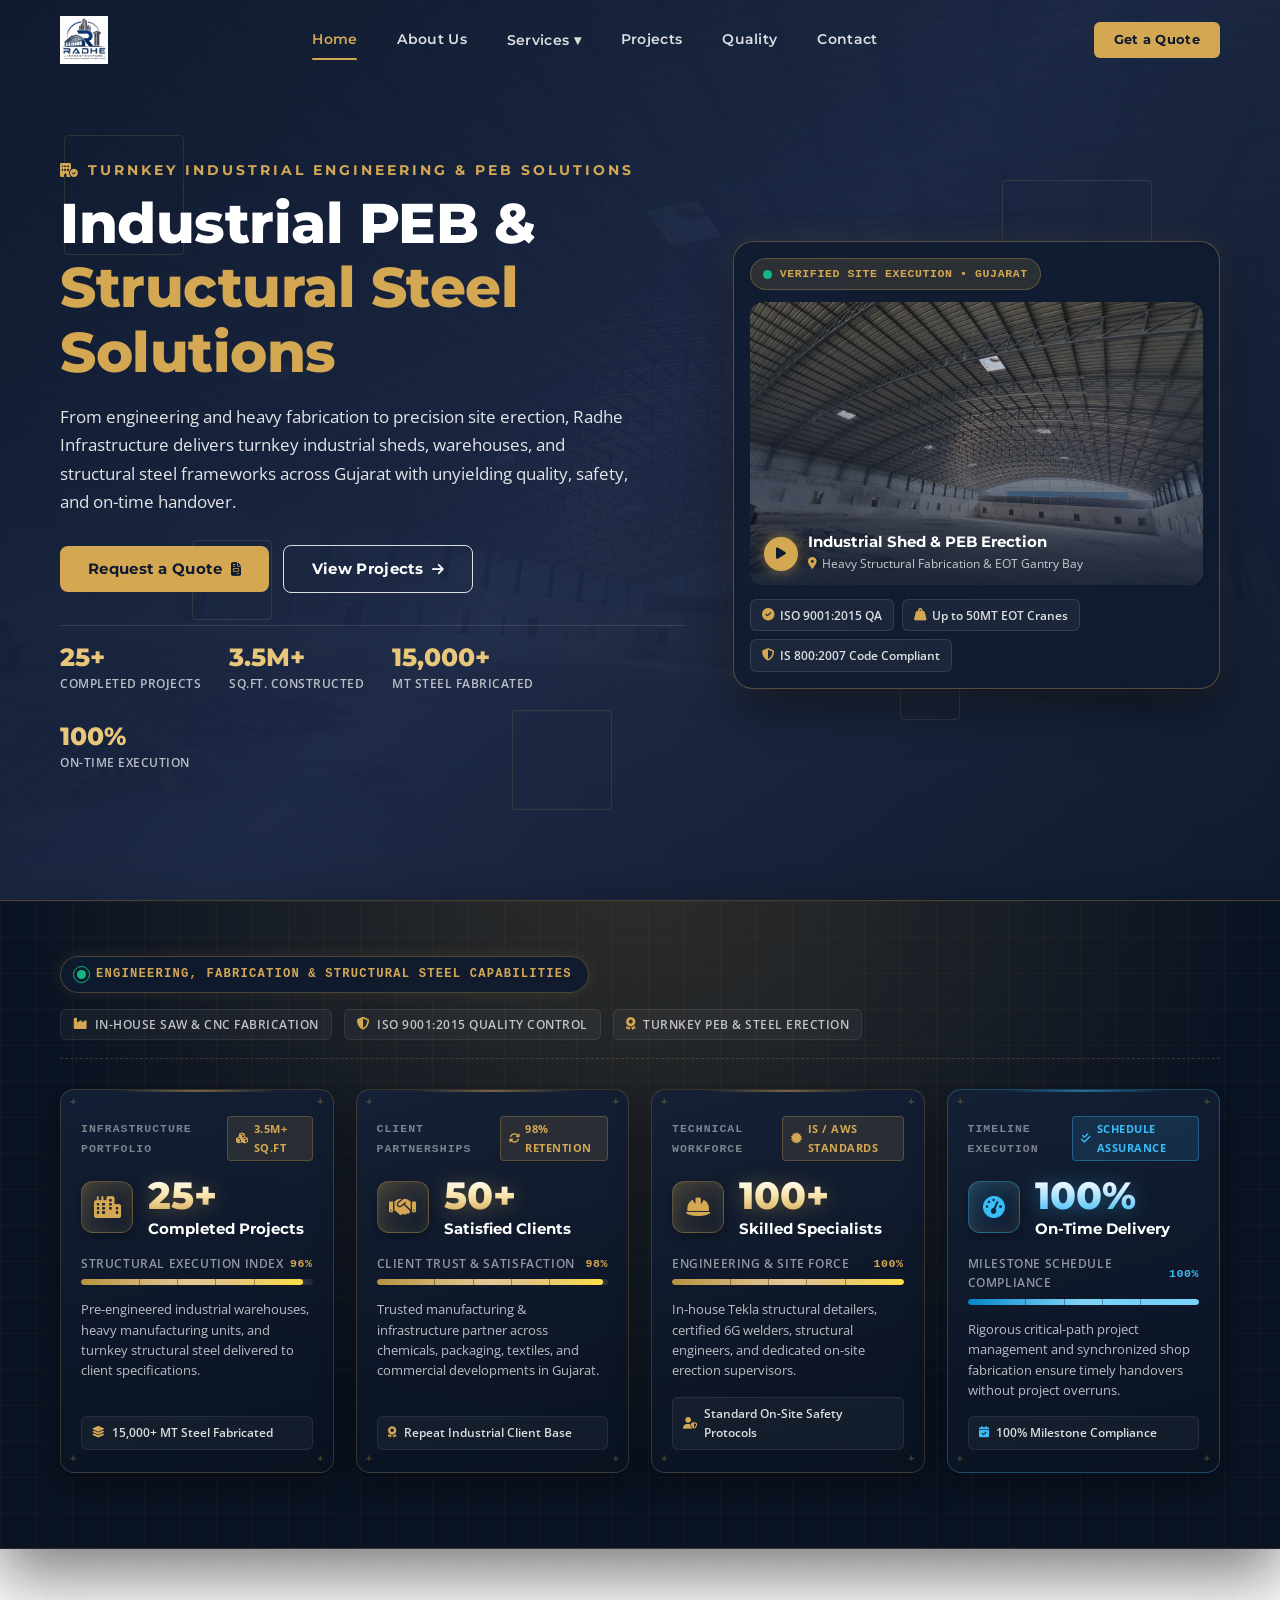
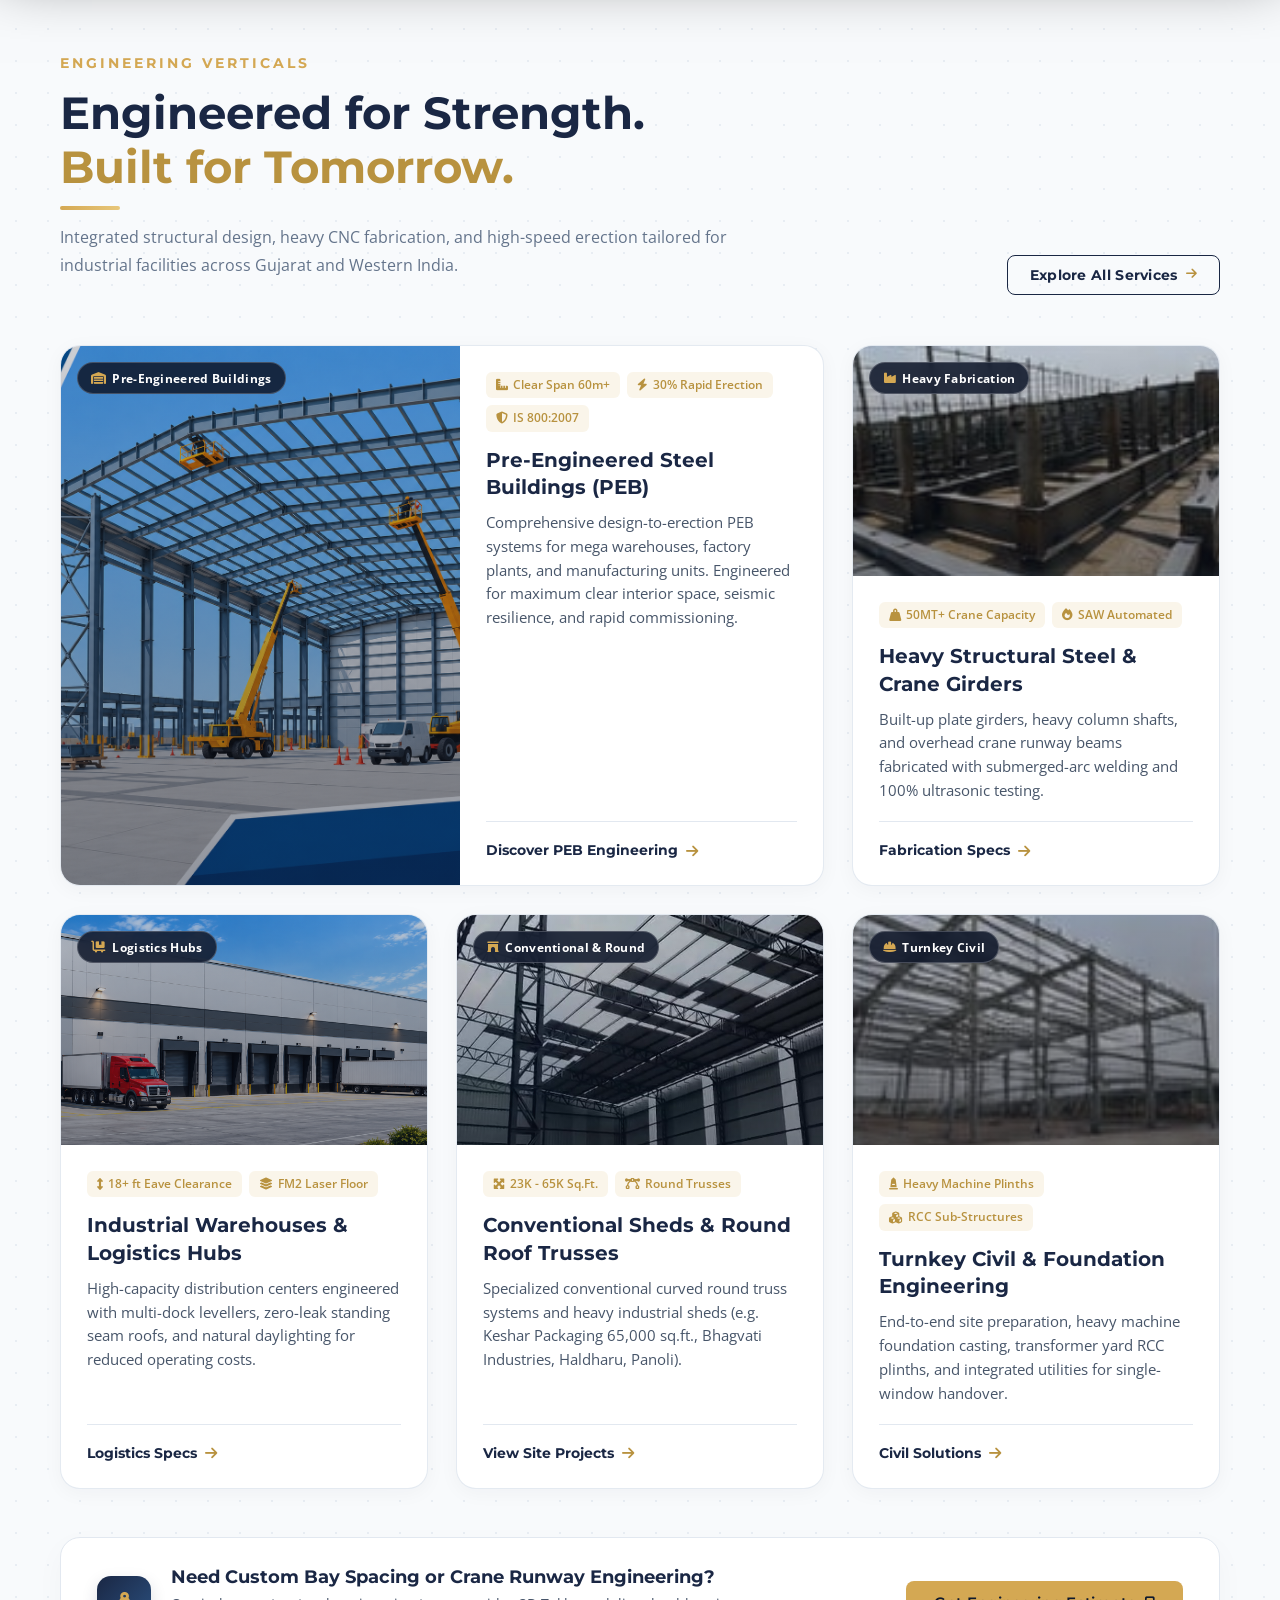
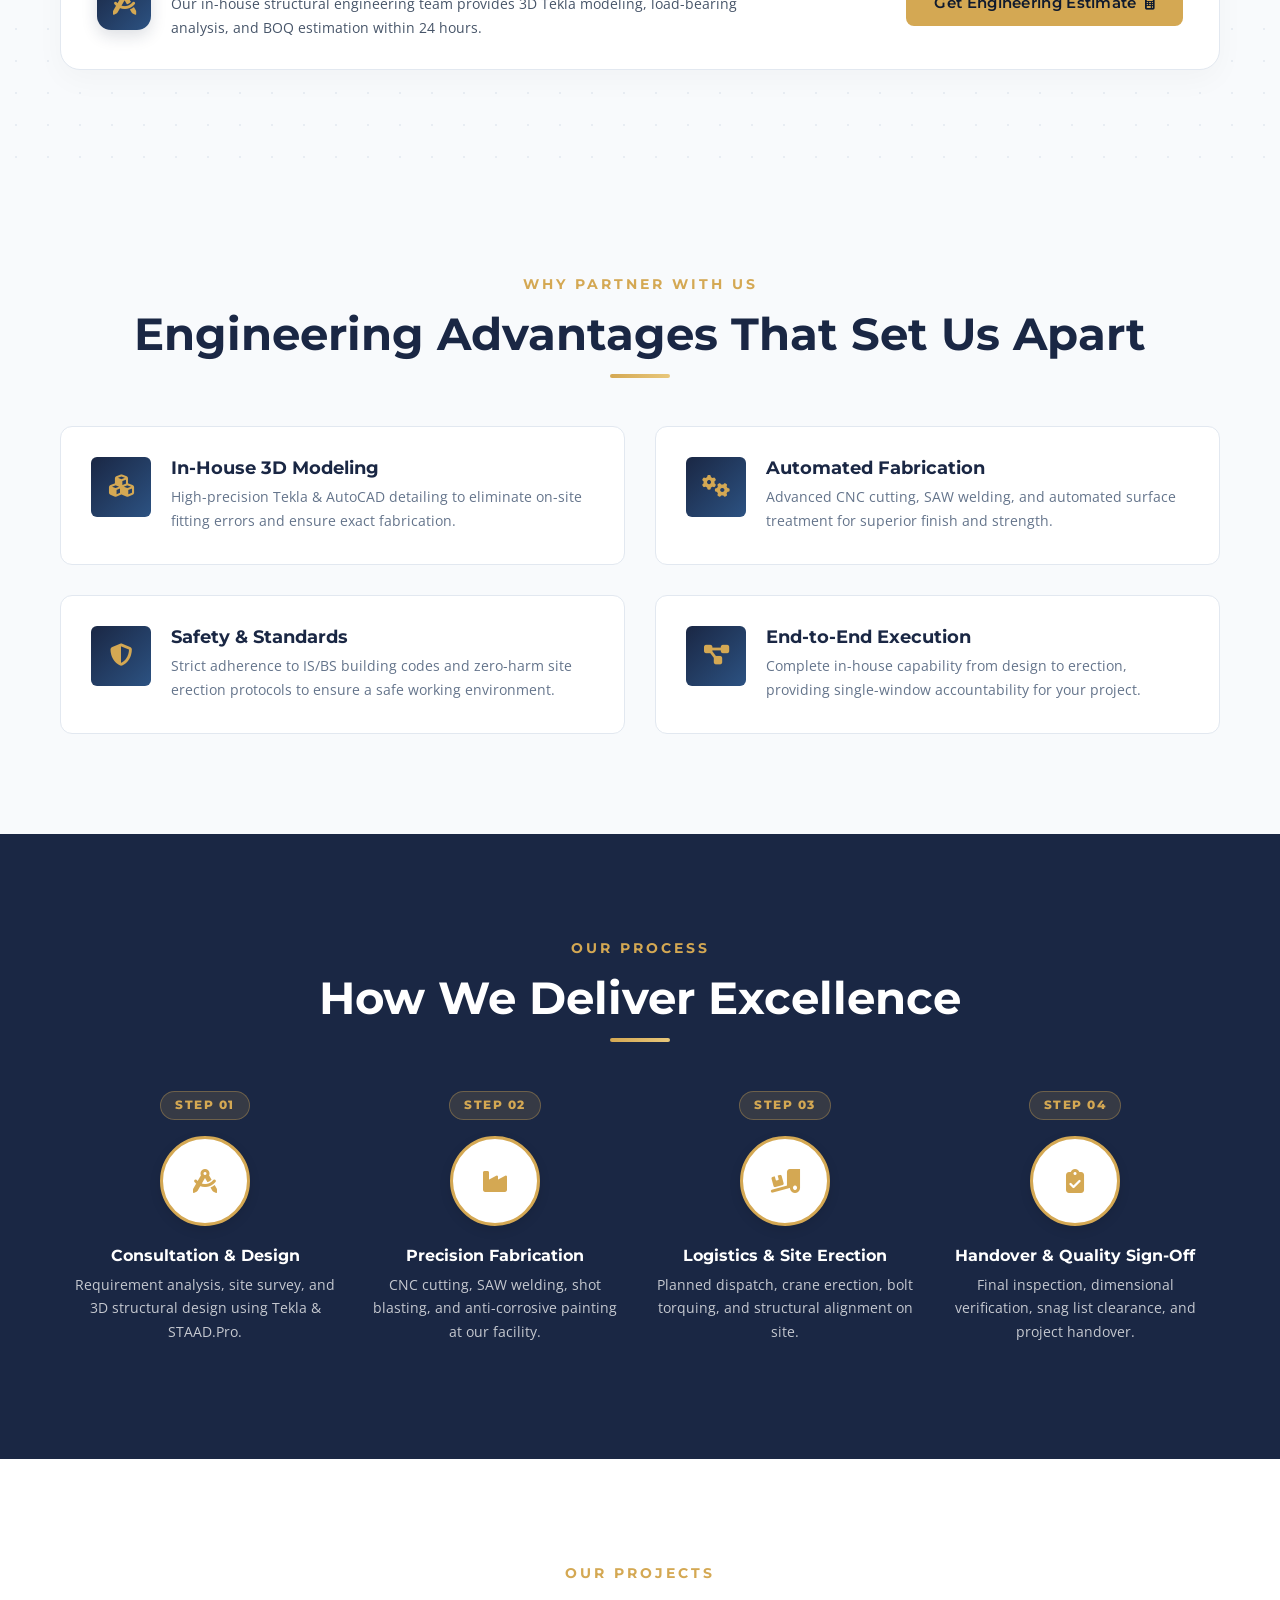
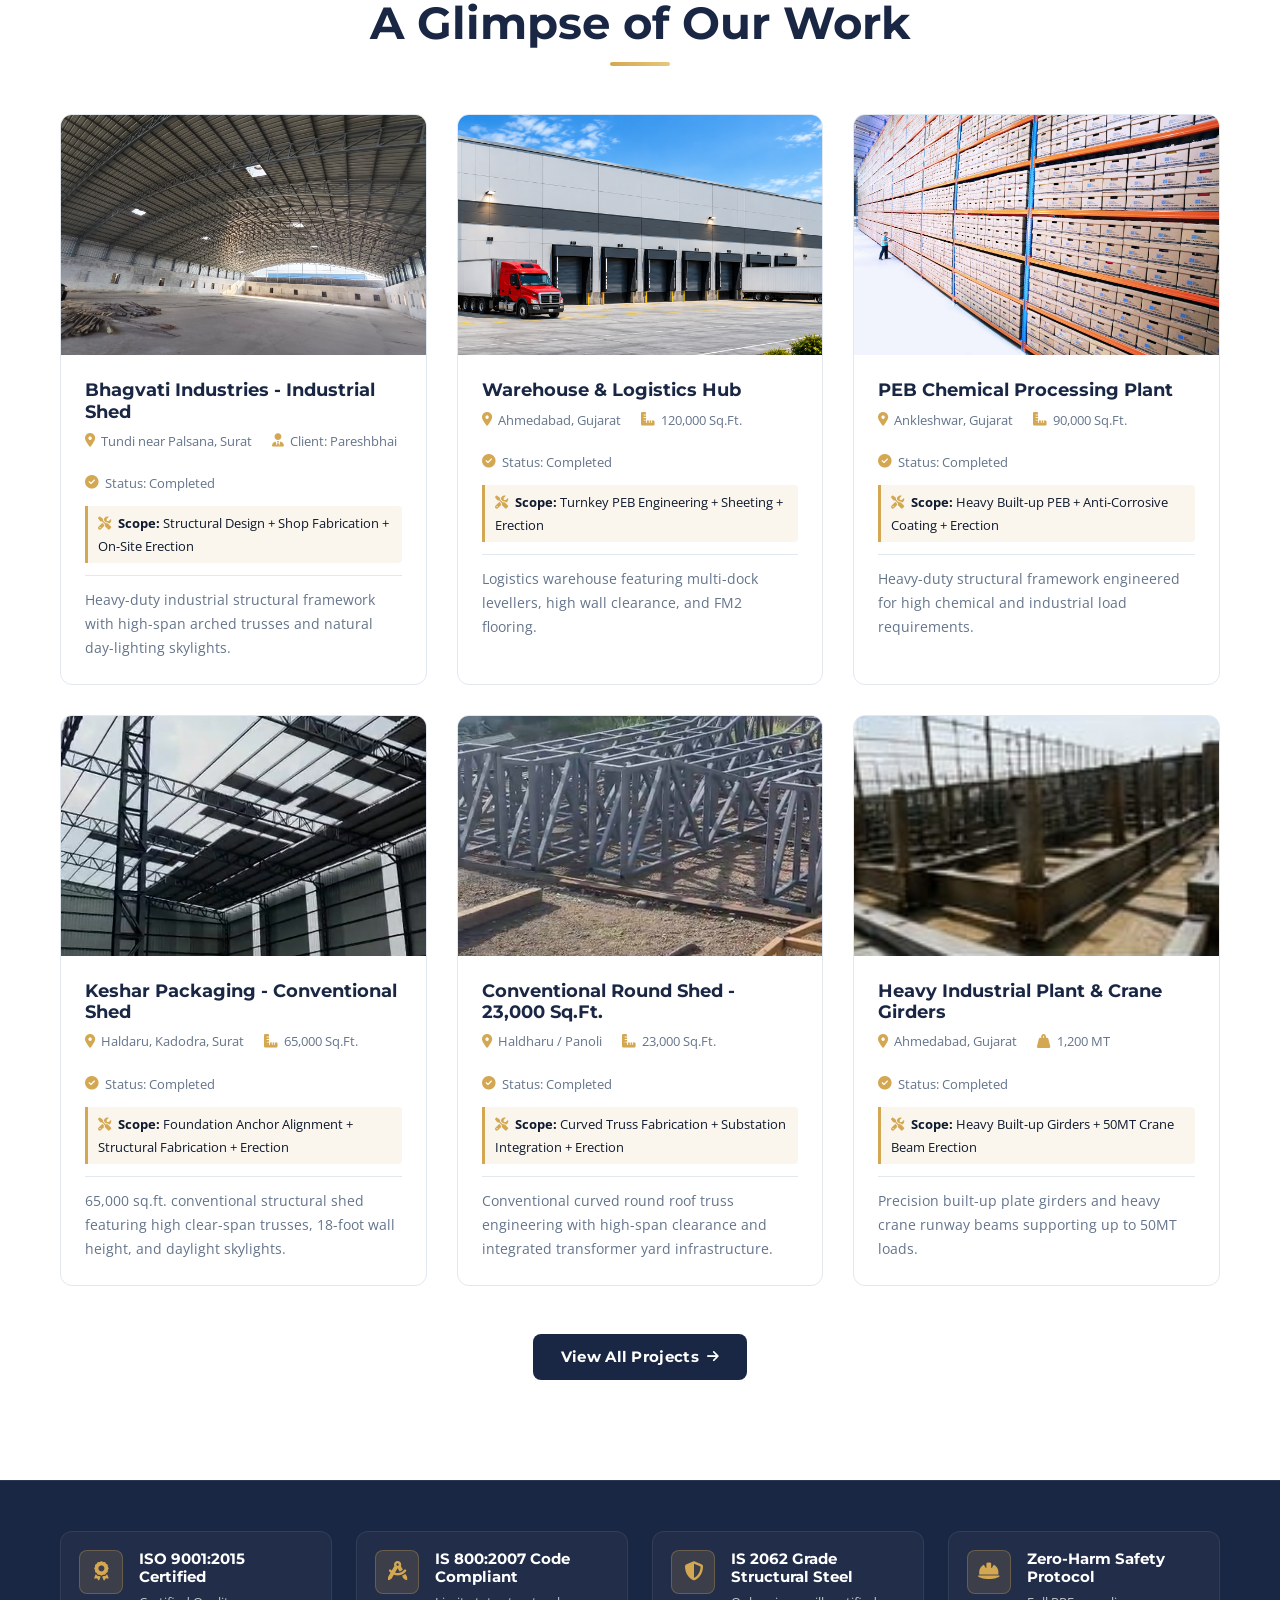
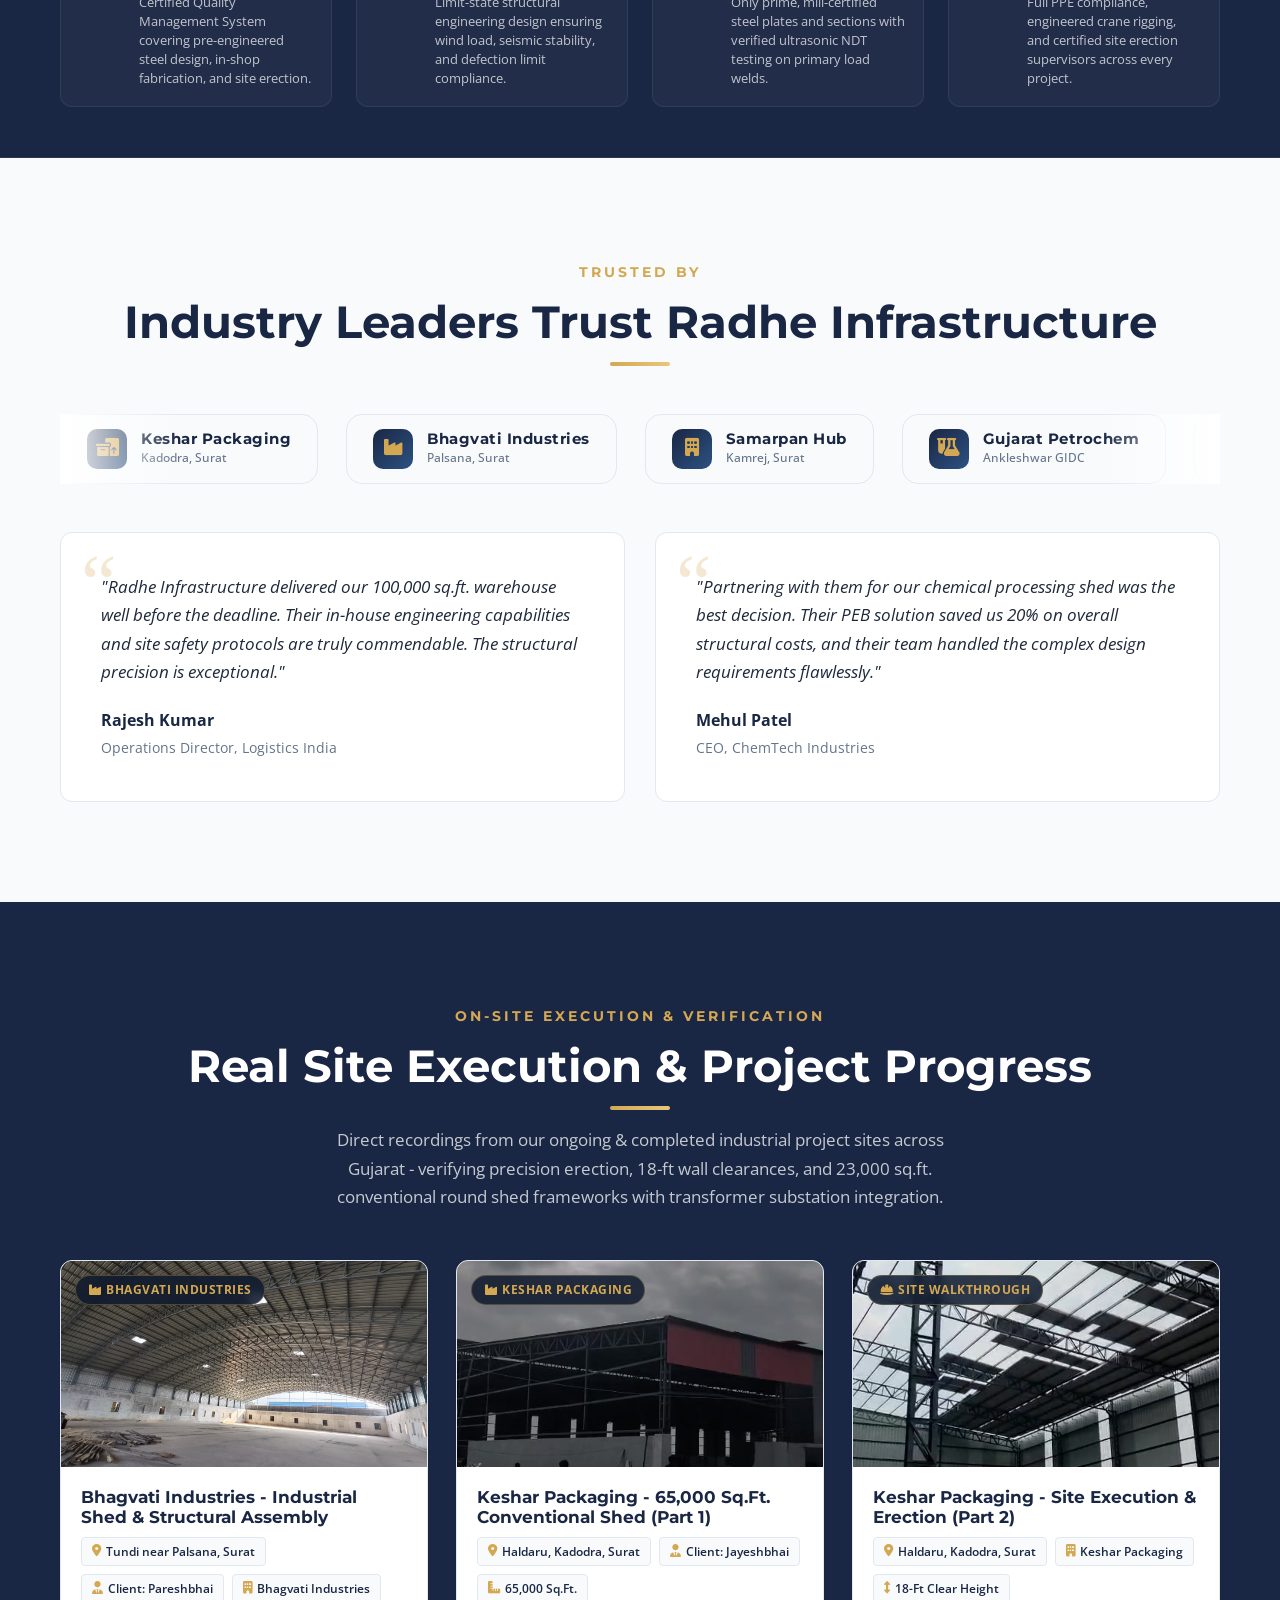
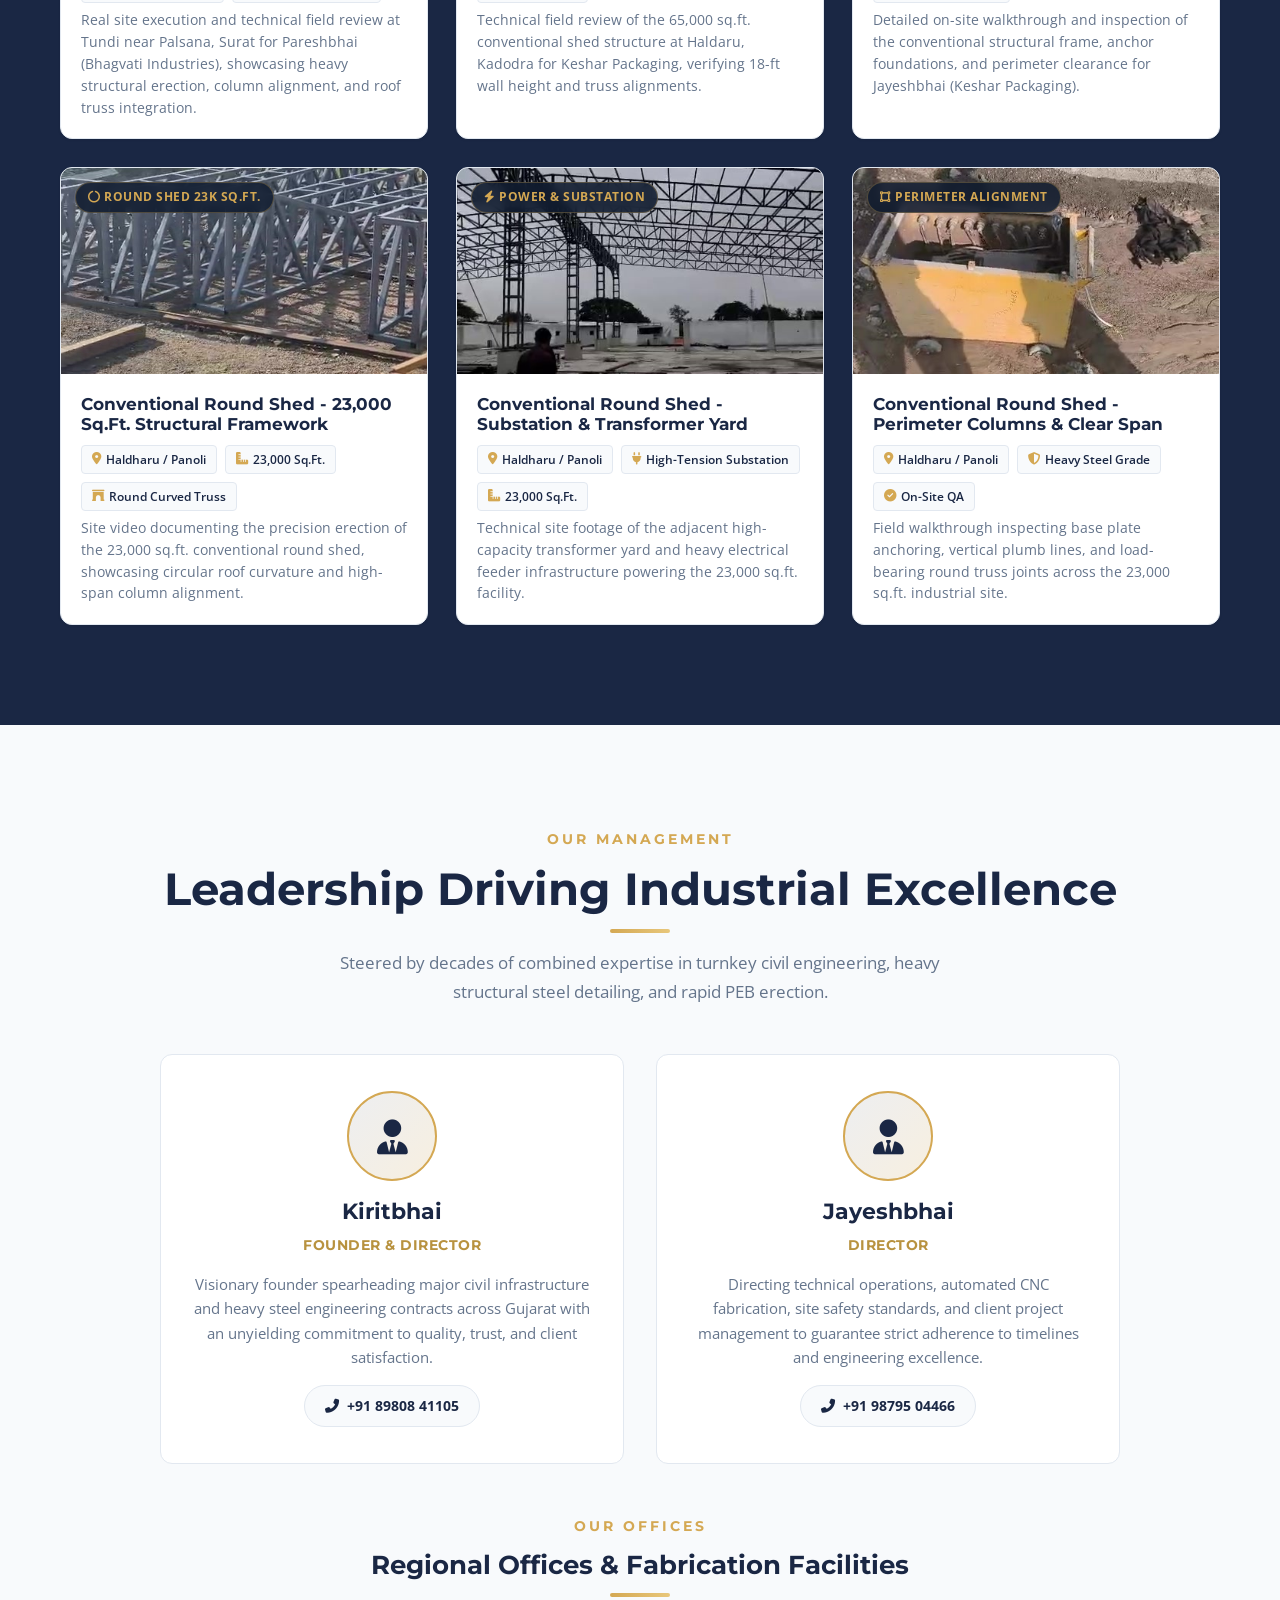
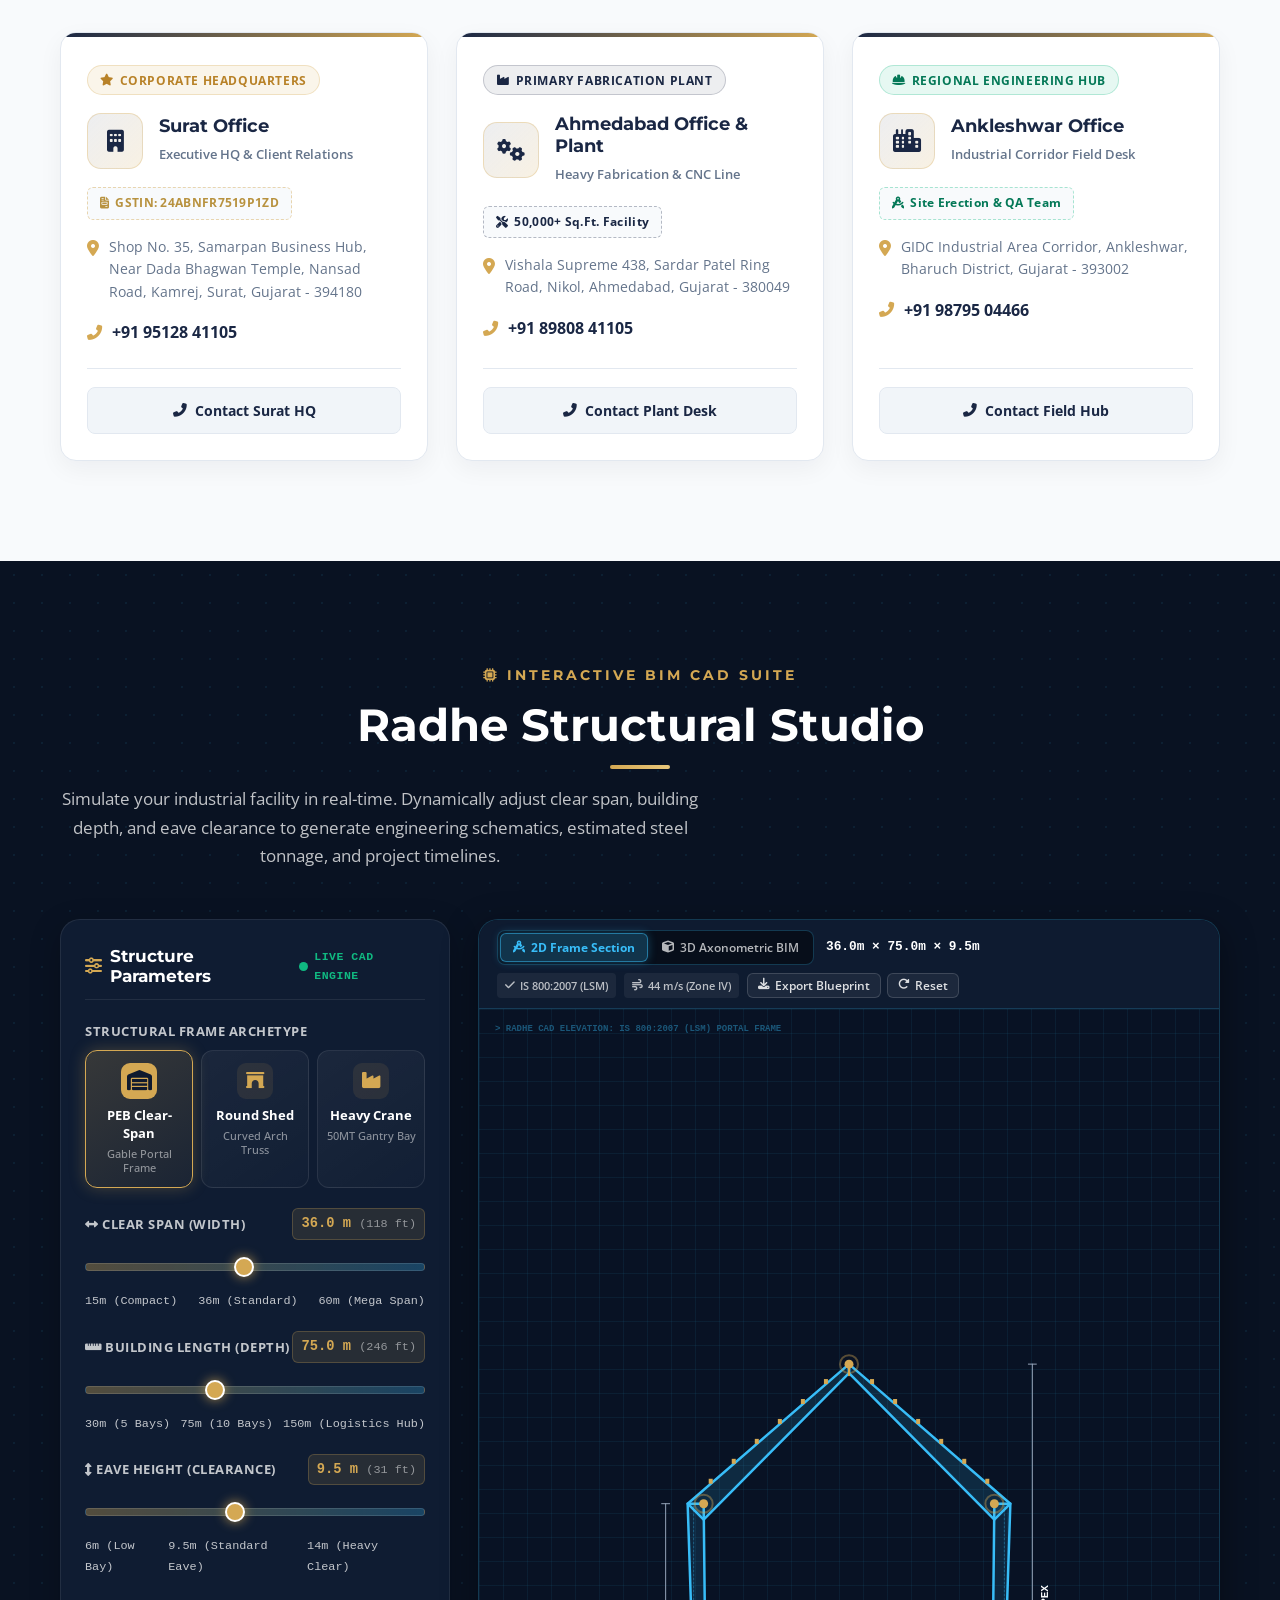
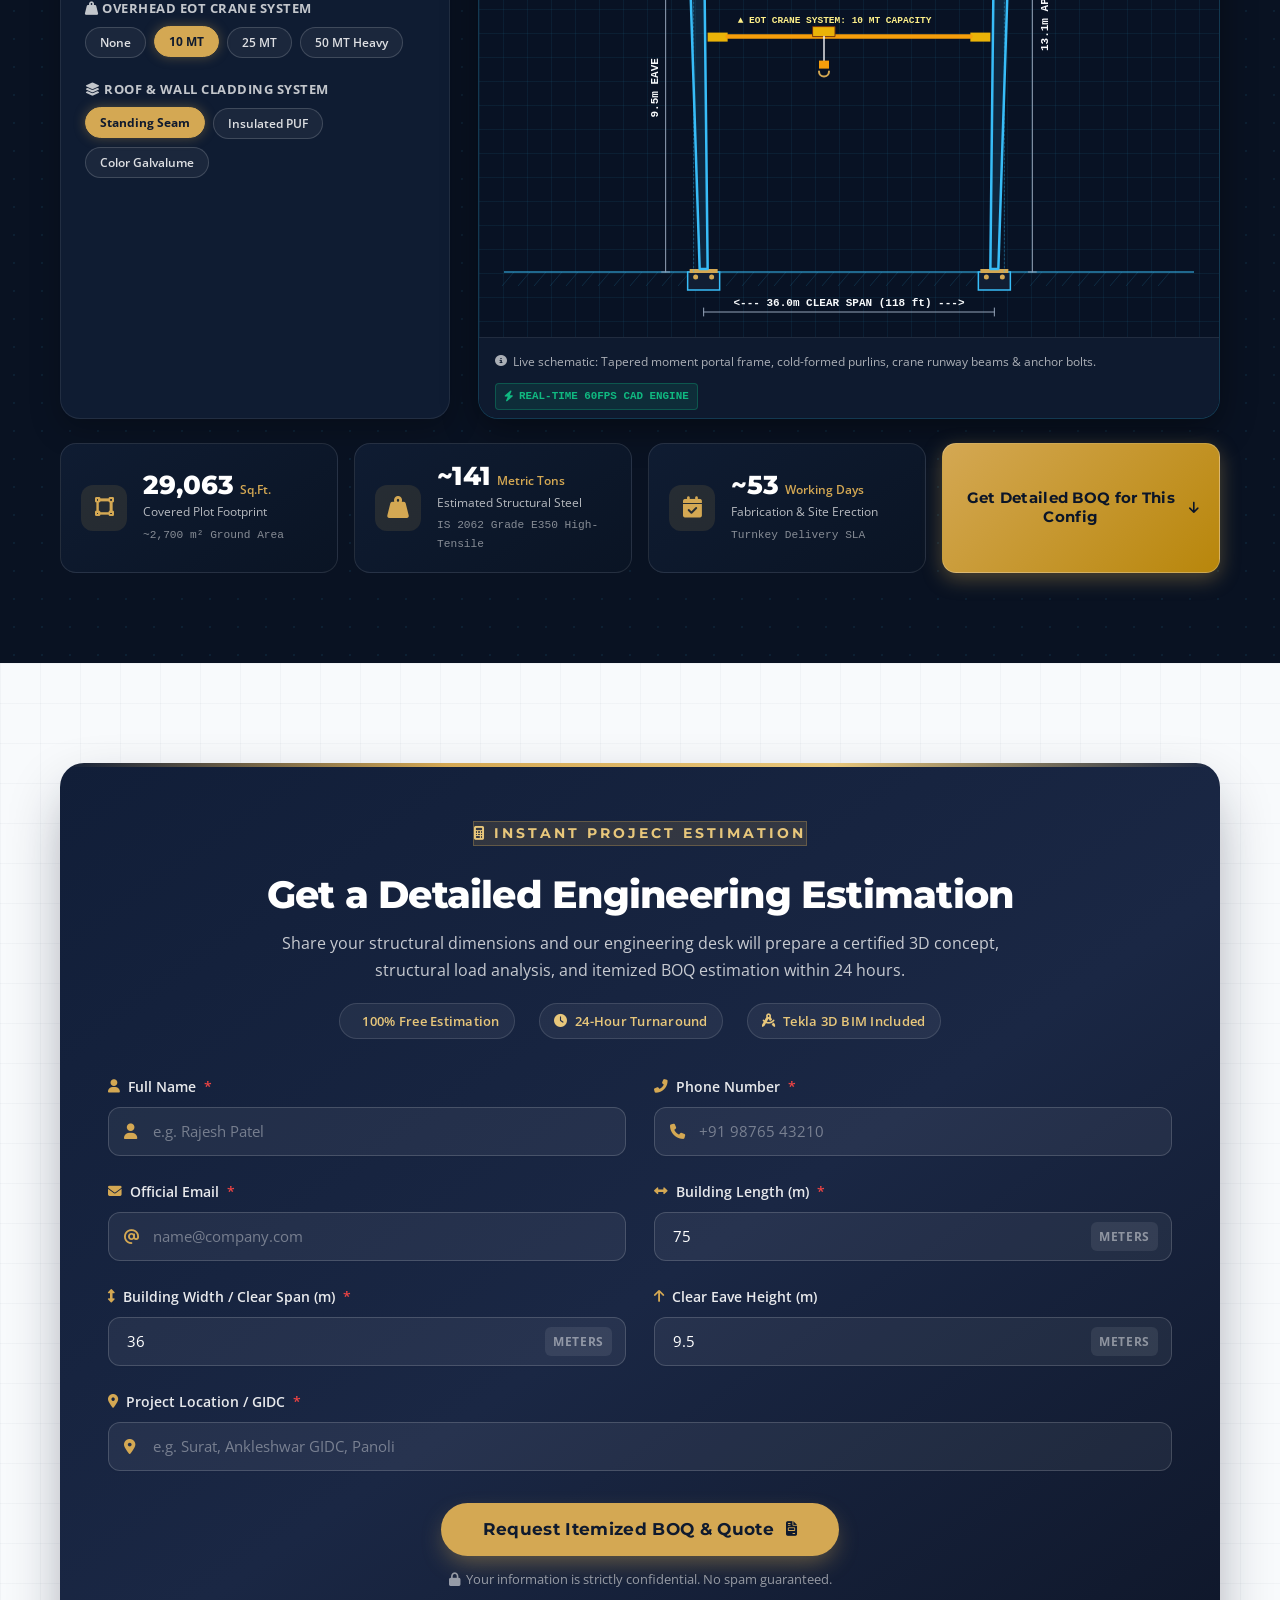
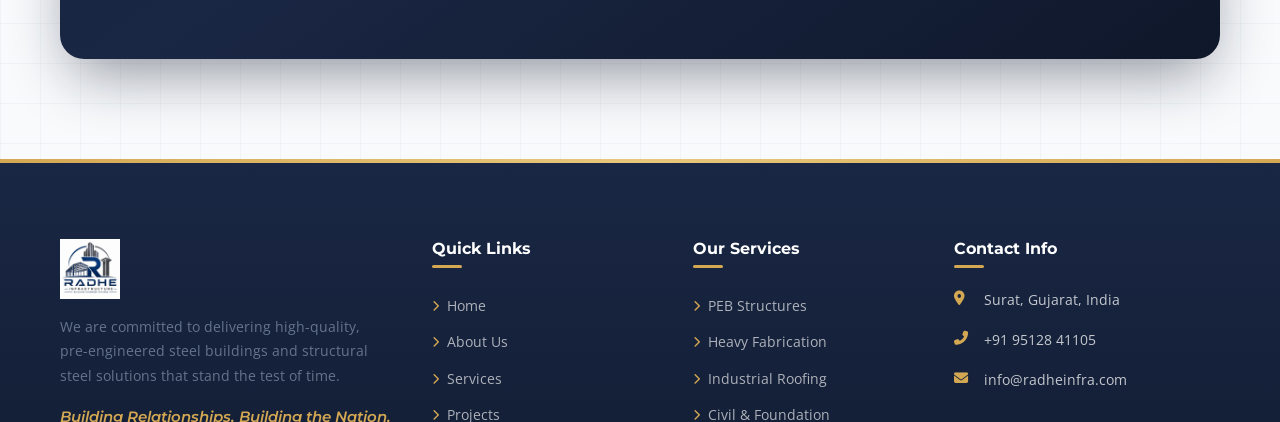
==== commit d4ff46ec: "Enhance website: real quote form submission, video lazy-loading, hero UX, verified trust signals, an" ====
--- a/index.html
+++ b/index.html
@@ -53,29 +53,43 @@
             <div class="hero-layout">
                 <!-- Left: Headline & Authority Points -->
                 <div class="hero-content">
-                    <div class="hero-live-badge reveal delay-1">
-                        <span class="pulse-dot"></span>
-                        <span>Interactive 3D Structural Simulator Available Below</span>
-                        <a href="#studio" class="badge-link">Launch Studio <i class="fas fa-arrow-down"></i></a>
-                    </div>
-                    <span class="section-label reveal delay-1">PEB &amp; CONVENTIONAL STRUCTURE SOLUTIONS</span>
-                    <h1 class="reveal delay-2">WE BUILD<br><span class="highlight">STRONGER TOMORROWS</span></h1>
-                    <p class="reveal delay-3">PEB &amp; Conventional Structure | Heavy Fabrication | Industrial Buildings | Warehouses | Turnkey Solutions. Engineered with millimeter precision for maximum durability and rapid execution.</p>
+                    <span class="section-label reveal delay-1"><i class="fas fa-building-circle-check"></i> Turnkey Industrial Engineering &amp; PEB Solutions</span>
+                    <h1 class="reveal delay-2">Industrial PEB &amp;<br><span class="highlight">Structural Steel Solutions</span></h1>
+                    <p class="reveal delay-3">From engineering and heavy fabrication to precision site erection, Radhe Infrastructure delivers turnkey industrial sheds, warehouses, and structural steel frameworks across Gujarat with unyielding quality, safety, and on-time handover.</p>
                     <div class="hero-btns reveal delay-4">
-                        <a href="projects.html" class="btn btn-accent btn-lg">Our Projects <i class="fas fa-arrow-right"></i></a>
-                        <a href="contact.html" class="btn btn-outline btn-lg">Get a Quote <i class="fas fa-file-invoice"></i></a>
-                    </div>
-                </div>
-
-                <!-- Right: Company Overview & Real Site Execution Video -->
+                        <a href="contact.html" class="btn btn-accent btn-lg">Request a Quote <i class="fas fa-file-invoice"></i></a>
+                        <a href="projects.html" class="btn btn-outline btn-lg">View Projects <i class="fas fa-arrow-right"></i></a>
+                    </div>
+                    <!-- Primary Verified Trust Metrics Strip -->
+                    <div class="hero-metrics-strip reveal delay-4">
+                        <div class="hero-metric-item">
+                            <span class="hero-metric-val">25+</span>
+                            <span class="hero-metric-lbl">Completed Projects</span>
+                        </div>
+                        <div class="hero-metric-item">
+                            <span class="hero-metric-val">3.5M+</span>
+                            <span class="hero-metric-lbl">Sq.Ft. Constructed</span>
+                        </div>
+                        <div class="hero-metric-item">
+                            <span class="hero-metric-val">15,000+</span>
+                            <span class="hero-metric-lbl">MT Steel Fabricated</span>
+                        </div>
+                        <div class="hero-metric-item">
+                            <span class="hero-metric-val">100%</span>
+                            <span class="hero-metric-lbl">On-Time Execution</span>
+                        </div>
+                    </div>
+                </div>
+
+                <!-- Right: Real Site Execution Video & Proof -->
                 <div class="hero-video-card-wrap reveal delay-3">
                     <div class="hero-video-card">
                         <div class="hero-video-badge">
                             <span class="pulse-dot"></span>
-                            <span>WHAT WE DO &bull; REAL SITE EXECUTION</span>
+                            <span>VERIFIED SITE EXECUTION &bull; GUJARAT</span>
                         </div>
                         <div class="hero-video-player">
-                            <video autoplay loop muted playsinline preload="auto" poster="assets/bhagvati-industries-tundi-surat.jpg">
+                            <video autoplay loop muted playsinline preload="metadata" poster="assets/bhagvati-industries-tundi-surat.jpg">
                                 <source src="media/1.mp4" type="video/mp4">
                                 Your browser does not support HTML5 video.
                             </video>
@@ -89,9 +103,9 @@
                             </div>
                         </div>
                         <div class="hero-video-highlights">
-                            <div class="hero-video-pill"><i class="fas fa-bolt"></i> Rapid Turnkey PEB</div>
+                            <div class="hero-video-pill"><i class="fas fa-check-circle"></i> ISO 9001:2015 QA</div>
                             <div class="hero-video-pill"><i class="fas fa-weight-hanging"></i> Up to 50MT EOT Cranes</div>
-                            <div class="hero-video-pill"><i class="fas fa-shield-alt"></i> IS Code Compliant</div>
+                            <div class="hero-video-pill"><i class="fas fa-shield-halved"></i> IS 800:2007 Code Compliant</div>
                         </div>
                     </div>
                 </div>
@@ -99,19 +113,19 @@
         </div>
     </section>
 
-    <!-- 2. BESPOKE INDUSTRIAL BENCHMARK TELEMETRY DECK -->
+    <!-- 2. AUDITED ENGINEERING BENCHMARKS & CAPABILITIES -->
     <section class="industrial-telemetry-section" id="benchmarks">
         <div class="container">
-            <!-- Telemetry Command Header -->
+            <!-- Engineering Credentials Header -->
             <div class="telemetry-hud-header reveal">
                 <div class="hud-status-badge">
                     <span class="hud-status-radar"></span>
-                    <span class="hud-status-text">AUDITED ENGINEERING METRICS // PEB &amp; HEAVY FABRICATION</span>
+                    <span class="hud-status-text">ENGINEERING, FABRICATION &amp; STRUCTURAL STEEL CAPABILITIES</span>
                 </div>
                 <div class="hud-specs-strip">
-                    <span class="hud-spec-item"><i class="fas fa-microchip"></i> AUTOMATED SAW &amp; CNC LINE</span>
-                    <span class="hud-spec-item"><i class="fas fa-balance-scale"></i> 100% ULTRASONIC NDT TESTED</span>
-                    <span class="hud-spec-item"><i class="fas fa-award"></i> TIER-1 EPC DELIVERY</span>
+                    <span class="hud-spec-item"><i class="fas fa-industry"></i> IN-HOUSE SAW &amp; CNC FABRICATION</span>
+                    <span class="hud-spec-item"><i class="fas fa-shield-alt"></i> ISO 9001:2015 QUALITY CONTROL</span>
+                    <span class="hud-spec-item"><i class="fas fa-award"></i> TURNKEY PEB &amp; STEEL ERECTION</span>
                 </div>
             </div>
 
@@ -124,7 +138,7 @@
                     <div class="card-crosshair ch-bl">+</div>
                     <div class="card-crosshair ch-br">+</div>
                     <div class="telemetry-card-top">
-                        <span class="card-ref-code">SYS-REF // STR-01</span>
+                        <span class="card-ref-code">INFRASTRUCTURE PORTFOLIO</span>
                         <span class="card-chip-tag"><i class="fas fa-cubes"></i> 3.5M+ SQ.FT</span>
                     </div>
                     <div class="telemetry-metric-row">
@@ -133,7 +147,7 @@
                         </div>
                         <div class="telemetry-number-wrap">
                             <div class="stat-number" data-count="25" data-suffix="+">0</div>
-                            <div class="stat-title">Projects Completed</div>
+                            <div class="stat-title">Completed Projects</div>
                         </div>
                     </div>
                     <div class="telemetry-caliber-wrap">
@@ -148,7 +162,7 @@
                             </div>
                         </div>
                     </div>
-                    <p class="telemetry-desc">Pre-engineered industrial warehouses, heavy manufacturing units, and turnkey infrastructure delivered on spec.</p>
+                    <p class="telemetry-desc">Pre-engineered industrial warehouses, heavy manufacturing units, and turnkey structural steel delivered to client specifications.</p>
                     <div class="telemetry-footer-badge">
                         <i class="fas fa-layer-group"></i> 15,000+ MT Steel Fabricated
                     </div>
@@ -161,7 +175,7 @@
                     <div class="card-crosshair ch-bl">+</div>
                     <div class="card-crosshair ch-br">+</div>
                     <div class="telemetry-card-top">
-                        <span class="card-ref-code">SYS-REF // CLI-02</span>
+                        <span class="card-ref-code">CLIENT PARTNERSHIPS</span>
                         <span class="card-chip-tag"><i class="fas fa-sync-alt"></i> 98% RETENTION</span>
                     </div>
                     <div class="telemetry-metric-row">
@@ -170,7 +184,7 @@
                         </div>
                         <div class="telemetry-number-wrap">
                             <div class="stat-number" data-count="50" data-suffix="+">0</div>
-                            <div class="stat-title">Happy Clients</div>
+                            <div class="stat-title">Satisfied Clients</div>
                         </div>
                     </div>
                     <div class="telemetry-caliber-wrap">
@@ -185,9 +199,9 @@
                             </div>
                         </div>
                     </div>
-                    <p class="telemetry-desc">Trusted partners across chemicals, textiles, cold chain logistics, and major commercial developers across Gujarat.</p>
+                    <p class="telemetry-desc">Trusted manufacturing &amp; infrastructure partner across chemicals, packaging, textiles, and commercial developments in Gujarat.</p>
                     <div class="telemetry-footer-badge">
-                        <i class="fas fa-award"></i> Tier-1 Industry Conglomerates
+                        <i class="fas fa-award"></i> Repeat Industrial Client Base
                     </div>
                 </div>
 
@@ -198,8 +212,8 @@
                     <div class="card-crosshair ch-bl">+</div>
                     <div class="card-crosshair ch-br">+</div>
                     <div class="telemetry-card-top">
-                        <span class="card-ref-code">SYS-REF // ENG-03</span>
-                        <span class="card-chip-tag"><i class="fas fa-certificate"></i> AWS / IS STD</span>
+                        <span class="card-ref-code">TECHNICAL WORKFORCE</span>
+                        <span class="card-chip-tag"><i class="fas fa-certificate"></i> IS / AWS STANDARDS</span>
                     </div>
                     <div class="telemetry-metric-row">
                         <div class="telemetry-icon-box">
@@ -207,7 +221,7 @@
                         </div>
                         <div class="telemetry-number-wrap">
                             <div class="stat-number" data-count="100" data-suffix="+">0</div>
-                            <div class="stat-title">Skilled Professionals</div>
+                            <div class="stat-title">Skilled Specialists</div>
                         </div>
                     </div>
                     <div class="telemetry-caliber-wrap">
@@ -222,9 +236,9 @@
                             </div>
                         </div>
                     </div>
-                    <p class="telemetry-desc">In-house Tekla BIM detailers, certified 6G structural welders, calculation engineers, and dedicated site erection crews.</p>
+                    <p class="telemetry-desc">In-house Tekla structural detailers, certified 6G welders, structural engineers, and dedicated on-site erection supervisors.</p>
                     <div class="telemetry-footer-badge">
-                        <i class="fas fa-user-shield"></i> Zero-Accident Safety Protocol
+                        <i class="fas fa-user-shield"></i> Standard On-Site Safety Protocols
                     </div>
                 </div>
 
@@ -235,8 +249,8 @@
                     <div class="card-crosshair ch-bl">+</div>
                     <div class="card-crosshair ch-br">+</div>
                     <div class="telemetry-card-top">
-                        <span class="card-ref-code">SYS-REF // TIM-04</span>
-                        <span class="card-chip-tag highlight"><i class="fas fa-check-double"></i> ZERO DELAY LOG</span>
+                        <span class="card-ref-code">TIMELINE EXECUTION</span>
+                        <span class="card-chip-tag highlight"><i class="fas fa-check-double"></i> SCHEDULE ASSURANCE</span>
                     </div>
                     <div class="telemetry-metric-row">
                         <div class="telemetry-icon-box highlight-icon">
@@ -259,7 +273,7 @@
                             </div>
                         </div>
                     </div>
-                    <p class="telemetry-desc">Rigorous critical-path scheduling and synchronized CNC shop-floor fabrication delivering zero client handover delay.</p>
+                    <p class="telemetry-desc">Rigorous critical-path project management and synchronized shop fabrication ensure timely handovers without project overruns.</p>
                     <div class="telemetry-footer-badge highlight-badge">
                         <i class="fas fa-calendar-check"></i> 100% Milestone Compliance
                     </div>
@@ -510,22 +524,25 @@
             <div class="projects-grid">
                 <div class="project-card reveal delay-1">
                     <div class="project-img">
-                        <img src="assets/bhagvati-industries-tundi-surat.jpg" alt="Bhagvati Industries Industrial Shed Tundi Palsana Surat">
+                        <img src="assets/bhagvati-industries-tundi-surat.jpg" alt="Bhagvati Industries Industrial Shed Tundi Palsana Surat" loading="lazy" width="600" height="400">
                         <div class="project-img-overlay"><span>Industrial Shed</span></div>
                     </div>
                     <div class="project-info">
                         <h3>Bhagvati Industries - Industrial Shed</h3>
                         <div class="project-meta">
-                            <span><i class="fas fa-map-marker-alt"></i> Tundi nearby Palsana, Surat</span>
+                            <span><i class="fas fa-map-marker-alt"></i> Tundi near Palsana, Surat</span>
                             <span><i class="fas fa-user-tie"></i> Client: Pareshbhai</span>
-                            <span><i class="fas fa-check-circle"></i> Completed</span>
+                            <span><i class="fas fa-check-circle"></i> Status: Completed</span>
+                        </div>
+                        <div class="project-trust-scope">
+                            <strong><i class="fas fa-tools"></i> Scope:</strong> Structural Design + Shop Fabrication + On-Site Erection
                         </div>
                         <p class="project-scope">Heavy-duty industrial structural framework with high-span arched trusses and natural day-lighting skylights.</p>
                     </div>
                 </div>
                 <div class="project-card reveal delay-2">
                     <div class="project-img">
-                        <img src="assets/extracted/warehouse-dock-logistics.png" alt="Warehouse Project Ahmedabad - Modern Logistics Hub">
+                        <img src="assets/extracted/warehouse-dock-logistics.png" alt="Warehouse Project Ahmedabad - Modern Logistics Hub" loading="lazy" width="600" height="400">
                         <div class="project-img-overlay"><span>Logistics Hub</span></div>
                     </div>
                     <div class="project-info">
@@ -533,29 +550,35 @@
                         <div class="project-meta">
                             <span><i class="fas fa-map-marker-alt"></i> Ahmedabad, Gujarat</span>
                             <span><i class="fas fa-ruler-combined"></i> 120,000 Sq.Ft.</span>
-                            <span><i class="fas fa-check-circle"></i> Completed</span>
+                            <span><i class="fas fa-check-circle"></i> Status: Completed</span>
+                        </div>
+                        <div class="project-trust-scope">
+                            <strong><i class="fas fa-tools"></i> Scope:</strong> Turnkey PEB Engineering + Sheeting + Erection
                         </div>
                         <p class="project-scope">Logistics warehouse featuring multi-dock levellers, high wall clearance, and FM2 flooring.</p>
                     </div>
                 </div>
                 <div class="project-card reveal delay-3">
                     <div class="project-img">
-                        <img src="assets/photo-peb-ankleshwar.jpg" alt="PEB Structure Ankleshwar">
+                        <img src="assets/photo-peb-ankleshwar.jpg" alt="PEB Structure Ankleshwar" loading="lazy" width="600" height="400">
                         <div class="project-img-overlay"><span>PEB Structure</span></div>
                     </div>
                     <div class="project-info">
-                        <h3>PEB Structure</h3>
+                        <h3>PEB Chemical Processing Plant</h3>
                         <div class="project-meta">
                             <span><i class="fas fa-map-marker-alt"></i> Ankleshwar, Gujarat</span>
                             <span><i class="fas fa-ruler-combined"></i> 90,000 Sq.Ft.</span>
-                            <span><i class="fas fa-check-circle"></i> Completed</span>
+                            <span><i class="fas fa-check-circle"></i> Status: Completed</span>
+                        </div>
+                        <div class="project-trust-scope">
+                            <strong><i class="fas fa-tools"></i> Scope:</strong> Heavy Built-up PEB + Anti-Corrosive Coating + Erection
                         </div>
                         <p class="project-scope">Heavy-duty structural framework engineered for high chemical and industrial load requirements.</p>
                     </div>
                 </div>
                 <div class="project-card reveal delay-1">
                     <div class="project-img">
-                        <img src="assets/keshar-packaging-walkthrough-frame.jpg" alt="Keshar Packaging Industrial Shed Haldaru Kadodra Surat">
+                        <img src="assets/keshar-packaging-walkthrough-frame.jpg" alt="Keshar Packaging Industrial Shed Haldaru Kadodra Surat" loading="lazy" width="600" height="400">
                         <div class="project-img-overlay"><span>Conventional Shed</span></div>
                     </div>
                     <div class="project-info">
@@ -563,14 +586,17 @@
                         <div class="project-meta">
                             <span><i class="fas fa-map-marker-alt"></i> Haldaru, Kadodra, Surat</span>
                             <span><i class="fas fa-ruler-combined"></i> 65,000 Sq.Ft.</span>
-                            <span><i class="fas fa-user-tie"></i> Client: Jayeshbhai</span>
+                            <span><i class="fas fa-check-circle"></i> Status: Completed</span>
+                        </div>
+                        <div class="project-trust-scope">
+                            <strong><i class="fas fa-tools"></i> Scope:</strong> Foundation Anchor Alignment + Structural Fabrication + Erection
                         </div>
                         <p class="project-scope">65,000 sq.ft. conventional structural shed featuring high clear-span trusses, 18-foot wall height, and daylight skylights.</p>
                     </div>
                 </div>
                 <div class="project-card reveal delay-2">
                     <div class="project-img">
-                        <img src="assets/round-shed-23000sqft-panoli-1.jpg" alt="Conventional Round Shed Haldharu Panoli">
+                        <img src="assets/round-shed-23000sqft-panoli-1.jpg" alt="Conventional Round Shed Haldharu Panoli" loading="lazy" width="600" height="400">
                         <div class="project-img-overlay"><span>Round Shed</span></div>
                     </div>
                     <div class="project-info">
@@ -578,14 +604,17 @@
                         <div class="project-meta">
                             <span><i class="fas fa-map-marker-alt"></i> Haldharu / Panoli</span>
                             <span><i class="fas fa-ruler-combined"></i> 23,000 Sq.Ft.</span>
-                            <span><i class="fas fa-check-circle"></i> Completed</span>
+                            <span><i class="fas fa-check-circle"></i> Status: Completed</span>
+                        </div>
+                        <div class="project-trust-scope">
+                            <strong><i class="fas fa-tools"></i> Scope:</strong> Curved Truss Fabrication + Substation Integration + Erection
                         </div>
                         <p class="project-scope">Conventional curved round roof truss engineering with high-span clearance and integrated transformer yard infrastructure.</p>
                     </div>
                 </div>
                 <div class="project-card reveal delay-3">
                     <div class="project-img">
-                        <img src="assets/photo-heavy-fabrication-ahmedabad.jpg" alt="Heavy Steel Plant Structure">
+                        <img src="assets/photo-heavy-fabrication-ahmedabad.jpg" alt="Heavy Steel Plant Structure" loading="lazy" width="600" height="400">
                         <div class="project-img-overlay"><span>Heavy Fabrication</span></div>
                     </div>
                     <div class="project-info">
@@ -593,7 +622,10 @@
                         <div class="project-meta">
                             <span><i class="fas fa-map-marker-alt"></i> Ahmedabad, Gujarat</span>
                             <span><i class="fas fa-weight-hanging"></i> 1,200 MT</span>
-                            <span><i class="fas fa-check-circle"></i> Completed</span>
+                            <span><i class="fas fa-check-circle"></i> Status: Completed</span>
+                        </div>
+                        <div class="project-trust-scope">
+                            <strong><i class="fas fa-tools"></i> Scope:</strong> Heavy Built-up Girders + 50MT Crane Beam Erection
                         </div>
                         <p class="project-scope">Precision built-up plate girders and heavy crane runway beams supporting up to 50MT loads.</p>
                     </div>
@@ -601,6 +633,42 @@
             </div>
             <div class="text-center mt-5 reveal">
                 <a href="projects.html" class="btn btn-dark btn-lg">View All Projects <i class="fas fa-arrow-right"></i></a>
+            </div>
+        </div>
+    </section>
+
+    <!-- 7.5. ENGINEERING & QUALITY CONTROL COMPLIANCE -->
+    <section class="section section-dark" style="padding: 50px 0; border-top: 1px solid rgba(255,255,255,0.08); border-bottom: 1px solid rgba(255,255,255,0.08);">
+        <div class="container">
+            <div class="standards-trust-grid">
+                <div class="standards-item reveal delay-1">
+                    <div class="standards-icon"><i class="fas fa-award"></i></div>
+                    <div class="standards-text">
+                        <h4>ISO 9001:2015 Certified</h4>
+                        <p>Certified Quality Management System covering pre-engineered steel design, in-shop fabrication, and site erection.</p>
+                    </div>
+                </div>
+                <div class="standards-item reveal delay-2">
+                    <div class="standards-icon"><i class="fas fa-drafting-compass"></i></div>
+                    <div class="standards-text">
+                        <h4>IS 800:2007 Code Compliant</h4>
+                        <p>Limit-state structural engineering design ensuring wind load, seismic stability, and defection limit compliance.</p>
+                    </div>
+                </div>
+                <div class="standards-item reveal delay-3">
+                    <div class="standards-icon"><i class="fas fa-shield-alt"></i></div>
+                    <div class="standards-text">
+                        <h4>IS 2062 Grade Structural Steel</h4>
+                        <p>Only prime, mill-certified steel plates and sections with verified ultrasonic NDT testing on primary load welds.</p>
+                    </div>
+                </div>
+                <div class="standards-item reveal delay-4">
+                    <div class="standards-icon"><i class="fas fa-hard-hat"></i></div>
+                    <div class="standards-text">
+                        <h4>Zero-Harm Safety Protocol</h4>
+                        <p>Full PPE compliance, engineered crane rigging, and certified site erection supervisors across every project.</p>
+                    </div>
+                </div>
             </div>
         </div>
     </section>
@@ -759,8 +827,8 @@
     <section class="section section-dark">
         <div class="container">
             <div class="text-center reveal mb-5">
-                <span class="section-label">ON-SITE REALITY &amp; EXECUTION</span>
-                <h2 class="section-title centered">Real Site Execution &amp; Technical Progress</h2>
+                <span class="section-label">ON-SITE EXECUTION &amp; VERIFICATION</span>
+                <h2 class="section-title centered">Real Site Execution &amp; Project Progress</h2>
                 <p class="section-subtitle centered">Direct recordings from our ongoing &amp; completed industrial project sites across Gujarat - verifying precision erection, 18-ft wall clearances, and 23,000 sq.ft. conventional round shed frameworks with transformer substation integration.</p>
             </div>
             
@@ -769,15 +837,15 @@
                 <div class="video-card reveal delay-1">
                     <div class="video-wrapper">
                         <span class="video-badge"><i class="fas fa-industry"></i> Bhagvati Industries</span>
-                        <video autoplay loop muted playsinline preload="auto" poster="assets/bhagvati-industries-tundi-surat.jpg">
-                            <source src="media/1.mp4" type="video/mp4">
+                        <video loop muted playsinline preload="metadata" data-lazy-video poster="assets/bhagvati-industries-tundi-surat.jpg">
+                            <source data-src="media/1.mp4" type="video/mp4">
                             Your browser does not support HTML5 video.
                         </video>
                     </div>
                     <div class="video-card-body">
                         <h4>Bhagvati Industries - Industrial Shed &amp; Structural Assembly</h4>
                         <div class="video-project-meta">
-                            <span class="video-meta-tag"><i class="fas fa-map-marker-alt"></i> Tundi nearby Palsana, Surat</span>
+                            <span class="video-meta-tag"><i class="fas fa-map-marker-alt"></i> Tundi near Palsana, Surat</span>
                             <span class="video-meta-tag"><i class="fas fa-user-tie"></i> Client: Pareshbhai</span>
                             <span class="video-meta-tag"><i class="fas fa-building"></i> Bhagvati Industries</span>
                         </div>
@@ -789,8 +857,8 @@
                 <div class="video-card reveal delay-2">
                     <div class="video-wrapper">
                         <span class="video-badge"><i class="fas fa-industry"></i> Keshar Packaging</span>
-                        <video autoplay loop muted playsinline preload="auto" poster="assets/keshar-packaging-site-frame.jpg">
-                            <source src="media/2.mp4" type="video/mp4">
+                        <video loop muted playsinline preload="metadata" data-lazy-video poster="assets/keshar-packaging-site-frame.jpg">
+                            <source data-src="media/2.mp4" type="video/mp4">
                             Your browser does not support HTML5 video.
                         </video>
                     </div>
@@ -809,8 +877,8 @@
                 <div class="video-card reveal delay-3">
                     <div class="video-wrapper">
                         <span class="video-badge"><i class="fas fa-hard-hat"></i> Site Walkthrough</span>
-                        <video autoplay loop muted playsinline preload="auto" poster="assets/keshar-packaging-walkthrough-frame.jpg">
-                            <source src="media/2.1.mp4" type="video/mp4">
+                        <video loop muted playsinline preload="metadata" data-lazy-video poster="assets/keshar-packaging-walkthrough-frame.jpg">
+                            <source data-src="media/2.1.mp4" type="video/mp4">
                             Your browser does not support HTML5 video.
                         </video>
                     </div>
@@ -829,8 +897,8 @@
                 <div class="video-card reveal delay-1">
                     <div class="video-wrapper">
                         <span class="video-badge"><i class="fas fa-circle-notch"></i> Round Shed 23k Sq.Ft.</span>
-                        <video autoplay loop muted playsinline preload="auto" poster="assets/round-shed-23000sqft-panoli-1.jpg">
-                            <source src="media/WhatsApp Video 2026-09-21 at 6.16.29 PM.mp4" type="video/mp4">
+                        <video loop muted playsinline preload="metadata" data-lazy-video poster="assets/round-shed-23000sqft-panoli-1.jpg">
+                            <source data-src="media/WhatsApp Video 2026-09-21 at 6.16.29 PM.mp4" type="video/mp4">
                             Your browser does not support HTML5 video.
                         </video>
                     </div>
@@ -849,8 +917,8 @@
                 <div class="video-card reveal delay-2">
                     <div class="video-wrapper">
                         <span class="video-badge"><i class="fas fa-bolt"></i> Power &amp; Substation</span>
-                        <video autoplay loop muted playsinline preload="auto" poster="assets/round-shed-23000sqft-panoli-2.jpg">
-                            <source src="media/WhatsApp Video 2026-09-21 at 6.16.29 PM (1).mp4" type="video/mp4">
+                        <video loop muted playsinline preload="metadata" data-lazy-video poster="assets/round-shed-23000sqft-panoli-2.jpg">
+                            <source data-src="media/WhatsApp Video 2026-09-21 at 6.16.29 PM (1).mp4" type="video/mp4">
                             Your browser does not support HTML5 video.
                         </video>
                     </div>
@@ -869,8 +937,8 @@
                 <div class="video-card reveal delay-3">
                     <div class="video-wrapper">
                         <span class="video-badge"><i class="fas fa-vector-square"></i> Perimeter Alignment</span>
-                        <video autoplay loop muted playsinline preload="auto" poster="assets/round-shed-23000sqft-panoli-4.jpg">
-                            <source src="media/WhatsApp Video 2026-09-21 at 6.16.29 PM (3).mp4" type="video/mp4">
+                        <video loop muted playsinline preload="metadata" data-lazy-video poster="assets/round-shed-23000sqft-panoli-4.jpg">
+                            <source data-src="media/WhatsApp Video 2026-09-21 at 6.16.29 PM (3).mp4" type="video/mp4">
                             Your browser does not support HTML5 video.
                         </video>
                     </div>
@@ -1253,61 +1321,71 @@
                     <span><strong>Pre-filled from Structural Studio:</strong> <span id="configuredSpecsSummary">36m × 75m PEB | Est. 141 MT Steel</span></span>
                 </div>
 
-                <form data-validate="true" id="quoteForm" class="quick-quote-form">
-                    <input type="hidden" id="quoteNotes" name="quoteNotes" value="Standard Inquiry">
+                <form data-validate="true" id="quoteForm" class="quick-quote-form" action="https://formspree.io/f/mqaeekzz" method="POST">
+                    <input type="hidden" id="quoteNotes" name="quoteNotes" value="Standard Inquiry from Homepage">
+                    <input type="hidden" name="_subject" value="New Structural Quote Request - Radhe Infrastructure">
                     
                     <div class="quick-quote-grid">
+                        <!-- Full Name -->
+                        <div class="quick-form-field">
+                            <label class="quick-form-label" for="quoteName"><i class="fas fa-user"></i> Full Name <span style="color:#ef4444;">*</span></label>
+                            <div class="input-icon-wrap">
+                                <i class="fas fa-user field-icon"></i>
+                                <input type="text" id="quoteName" name="fullName" class="form-input with-icon" placeholder="e.g. Rajesh Patel" required>
+                            </div>
+                        </div>
+
+                        <!-- Phone -->
+                        <div class="quick-form-field">
+                            <label class="quick-form-label" for="quotePhone"><i class="fas fa-phone-alt"></i> Phone Number <span style="color:#ef4444;">*</span></label>
+                            <div class="input-icon-wrap">
+                                <i class="fas fa-phone field-icon"></i>
+                                <input type="tel" id="quotePhone" name="phoneNumber" class="form-input with-icon" placeholder="+91 98765 43210" required pattern="[0-9+ -]{10,15}">
+                            </div>
+                        </div>
+
+                        <!-- Email -->
+                        <div class="quick-form-field">
+                            <label class="quick-form-label" for="quoteEmail"><i class="fas fa-envelope"></i> Official Email <span style="color:#ef4444;">*</span></label>
+                            <div class="input-icon-wrap">
+                                <i class="fas fa-at field-icon"></i>
+                                <input type="email" id="quoteEmail" name="emailAddress" class="form-input with-icon" placeholder="name@company.com" required>
+                            </div>
+                        </div>
+
                         <!-- Length -->
                         <div class="quick-form-field">
-                            <label class="quick-form-label"><i class="fas fa-arrows-alt-h"></i> Building Length (m)</label>
+                            <label class="quick-form-label" for="quoteLength"><i class="fas fa-arrows-alt-h"></i> Building Length (m) <span style="color:#ef4444;">*</span></label>
                             <div class="input-with-unit">
-                                <input type="number" id="quoteLength" class="form-input" placeholder="e.g. 75" value="75" required min="10" max="500">
+                                <input type="number" id="quoteLength" name="buildingLength" class="form-input" placeholder="e.g. 75" value="75" required min="10" max="500">
                                 <span class="input-unit">Meters</span>
                             </div>
                         </div>
 
                         <!-- Width -->
                         <div class="quick-form-field">
-                            <label class="quick-form-label"><i class="fas fa-arrows-alt-v"></i> Building Width / Clear Span (m)</label>
+                            <label class="quick-form-label" for="quoteWidth"><i class="fas fa-arrows-alt-v"></i> Building Width / Clear Span (m) <span style="color:#ef4444;">*</span></label>
                             <div class="input-with-unit">
-                                <input type="number" id="quoteWidth" class="form-input" placeholder="e.g. 36" value="36" required min="10" max="150">
+                                <input type="number" id="quoteWidth" name="buildingWidth" class="form-input" placeholder="e.g. 36" value="36" required min="10" max="150">
                                 <span class="input-unit">Meters</span>
                             </div>
                         </div>
 
                         <!-- Height -->
                         <div class="quick-form-field">
-                            <label class="quick-form-label"><i class="fas fa-arrow-up"></i> Clear Eave Height (m)</label>
+                            <label class="quick-form-label" for="quoteHeight"><i class="fas fa-arrow-up"></i> Clear Eave Height (m)</label>
                             <div class="input-with-unit">
-                                <input type="number" id="quoteHeight" step="0.5" class="form-input" placeholder="e.g. 9.5" value="9.5" required min="4" max="30">
+                                <input type="number" id="quoteHeight" name="eaveHeight" step="0.5" class="form-input" placeholder="e.g. 9.5" value="9.5" min="4" max="30">
                                 <span class="input-unit">Meters</span>
                             </div>
                         </div>
 
                         <!-- Location -->
-                        <div class="quick-form-field">
-                            <label class="quick-form-label"><i class="fas fa-map-marker-alt"></i> Project Location / GIDC</label>
+                        <div class="quick-form-field full" style="grid-column: 1 / -1;">
+                            <label class="quick-form-label" for="quoteLocation"><i class="fas fa-map-marker-alt"></i> Project Location / GIDC <span style="color:#ef4444;">*</span></label>
                             <div class="input-icon-wrap">
                                 <i class="fas fa-location-dot field-icon"></i>
-                                <input type="text" class="form-input with-icon" placeholder="e.g. Surat, Ankleshwar GIDC, Panoli" required>
-                            </div>
-                        </div>
-
-                        <!-- Phone -->
-                        <div class="quick-form-field">
-                            <label class="quick-form-label"><i class="fas fa-phone-alt"></i> Phone Number</label>
-                            <div class="input-icon-wrap">
-                                <i class="fas fa-phone field-icon"></i>
-                                <input type="tel" class="form-input with-icon" placeholder="+91 98765 43210" required pattern="[0-9+ -]{10,15}">
-                            </div>
-                        </div>
-
-                        <!-- Email -->
-                        <div class="quick-form-field">
-                            <label class="quick-form-label"><i class="fas fa-envelope"></i> Email Address</label>
-                            <div class="input-icon-wrap">
-                                <i class="fas fa-at field-icon"></i>
-                                <input type="email" class="form-input with-icon" placeholder="name@company.com" required>
+                                <input type="text" id="quoteLocation" name="projectLocation" class="form-input with-icon" placeholder="e.g. Surat, Ankleshwar GIDC, Panoli" required>
                             </div>
                         </div>
                     </div>
@@ -1318,6 +1396,7 @@
                             <i class="fas fa-file-invoice"></i>
                         </button>
                         <p class="quick-privacy-note"><i class="fas fa-lock"></i> Your information is strictly confidential. No spam guaranteed.</p>
+                        <div class="form-status-container" style="width:100%; max-width:650px; margin:0 auto;"></div>
                     </div>
                 </form>
             </div>
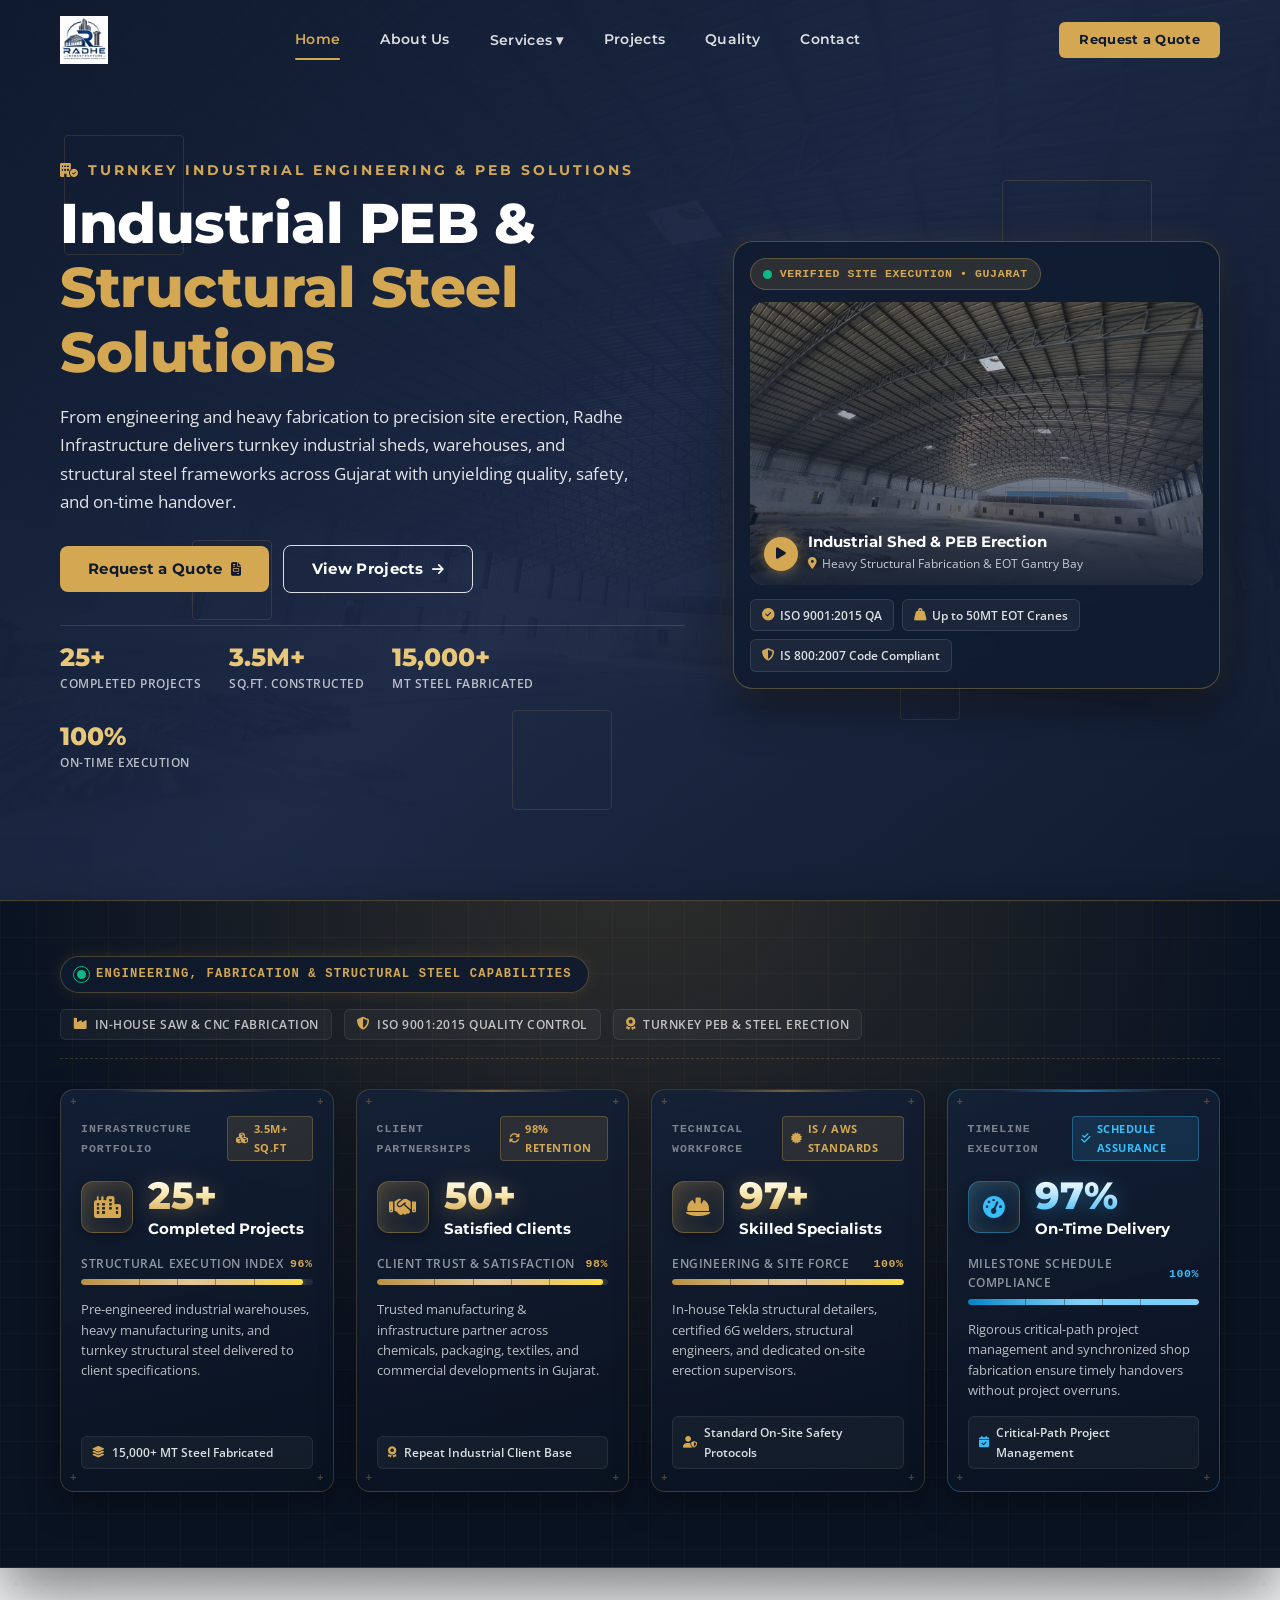
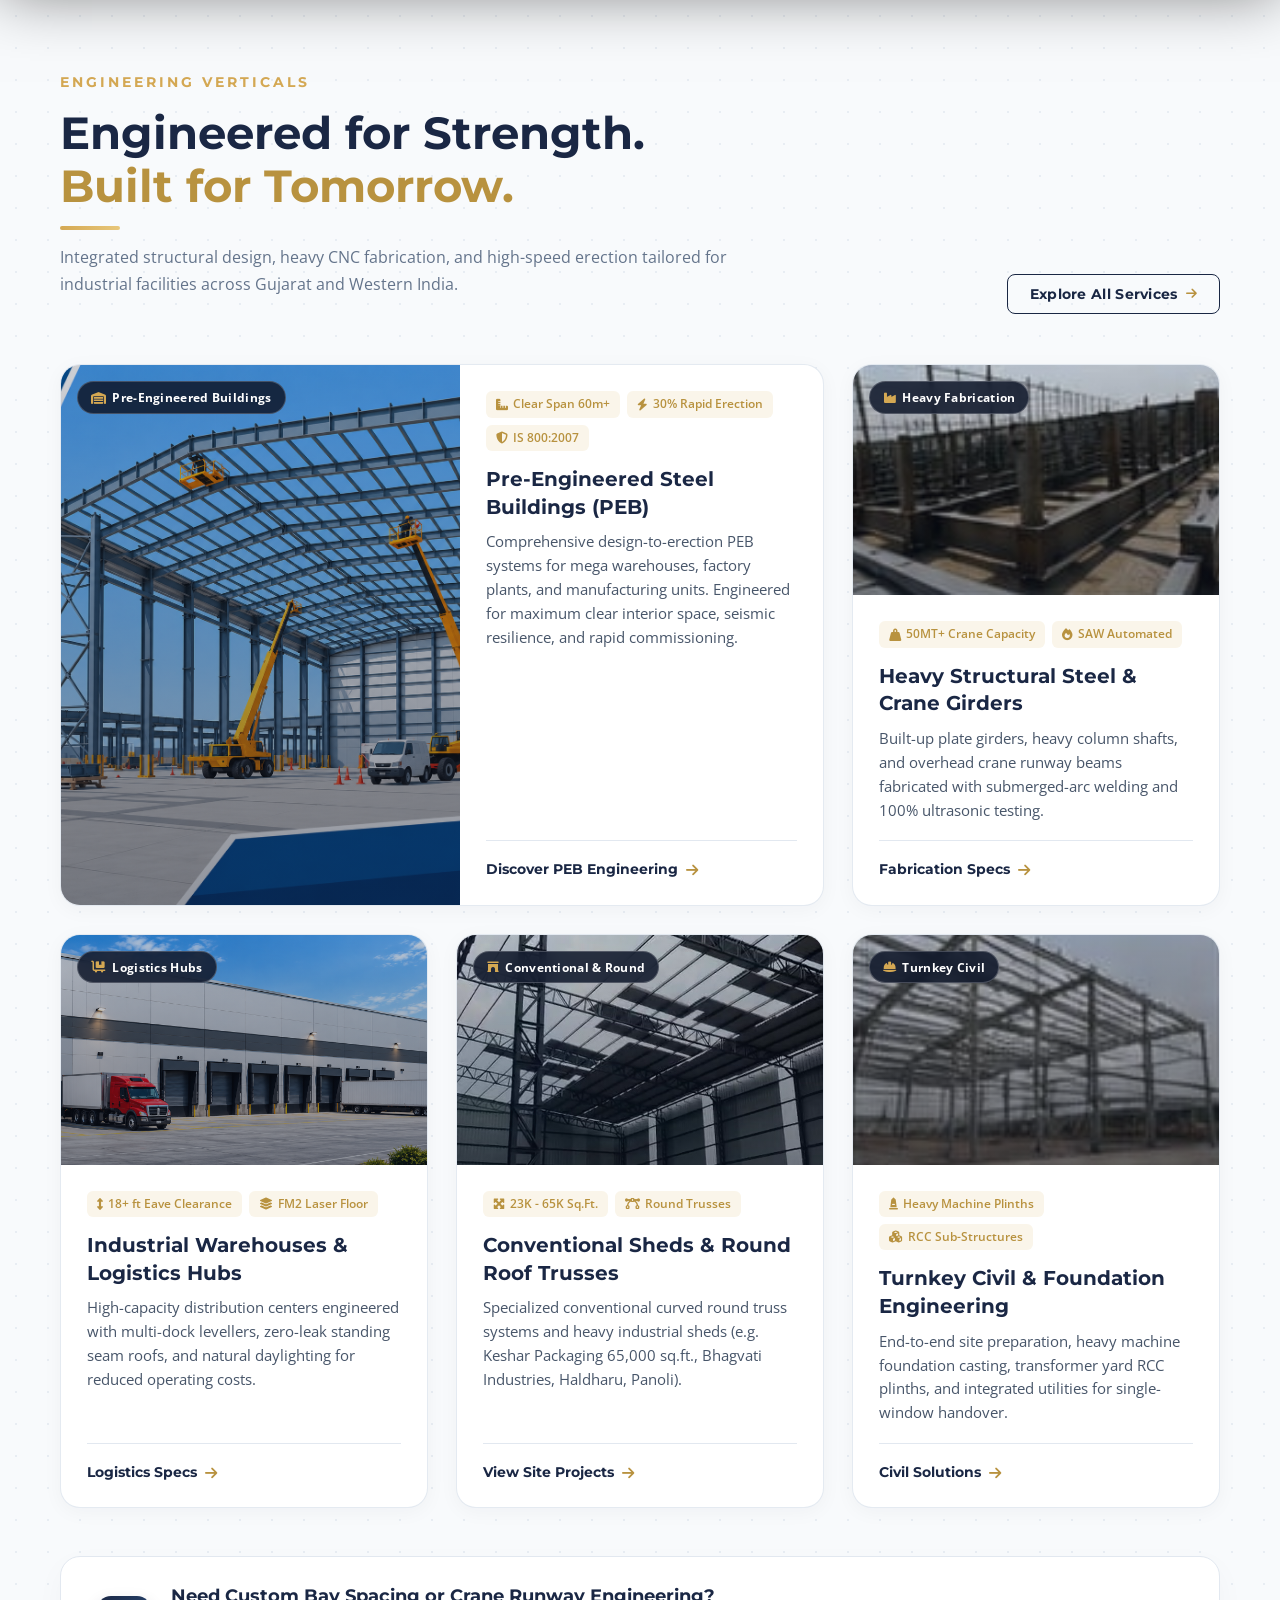
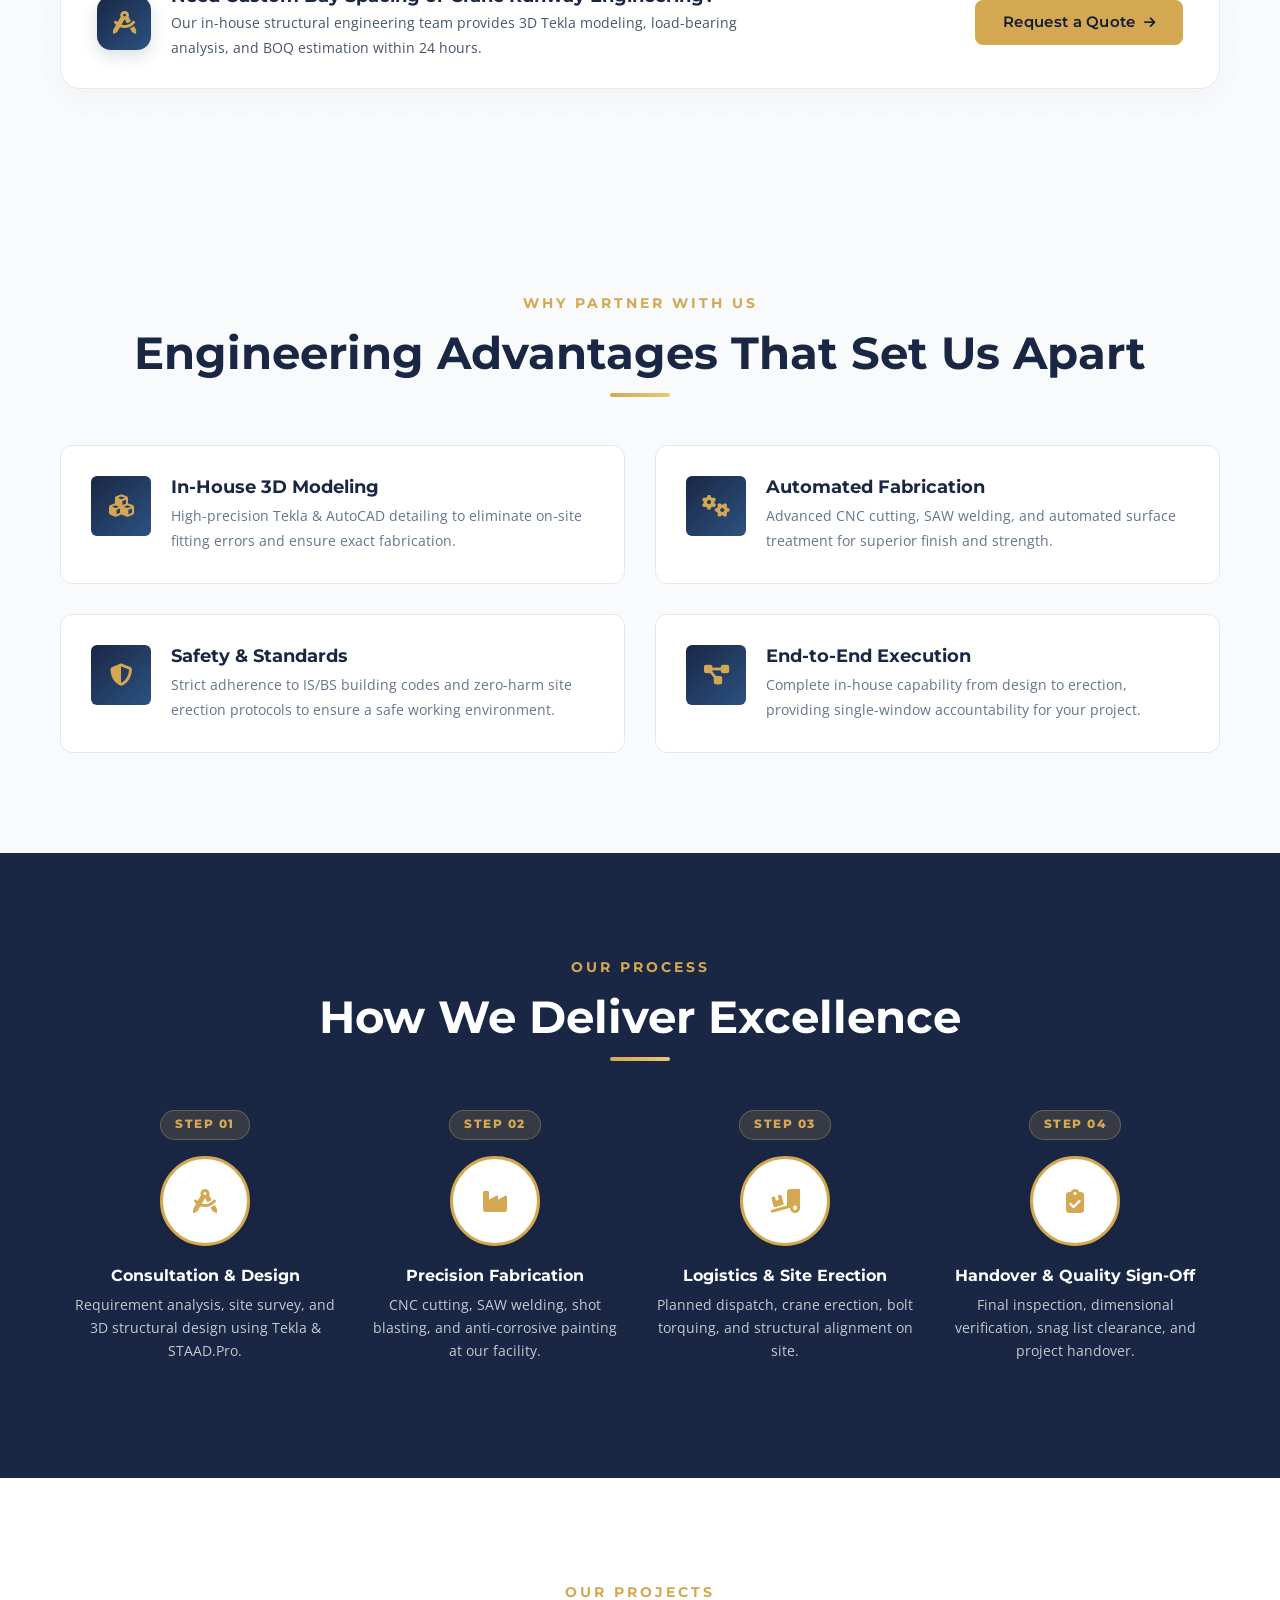
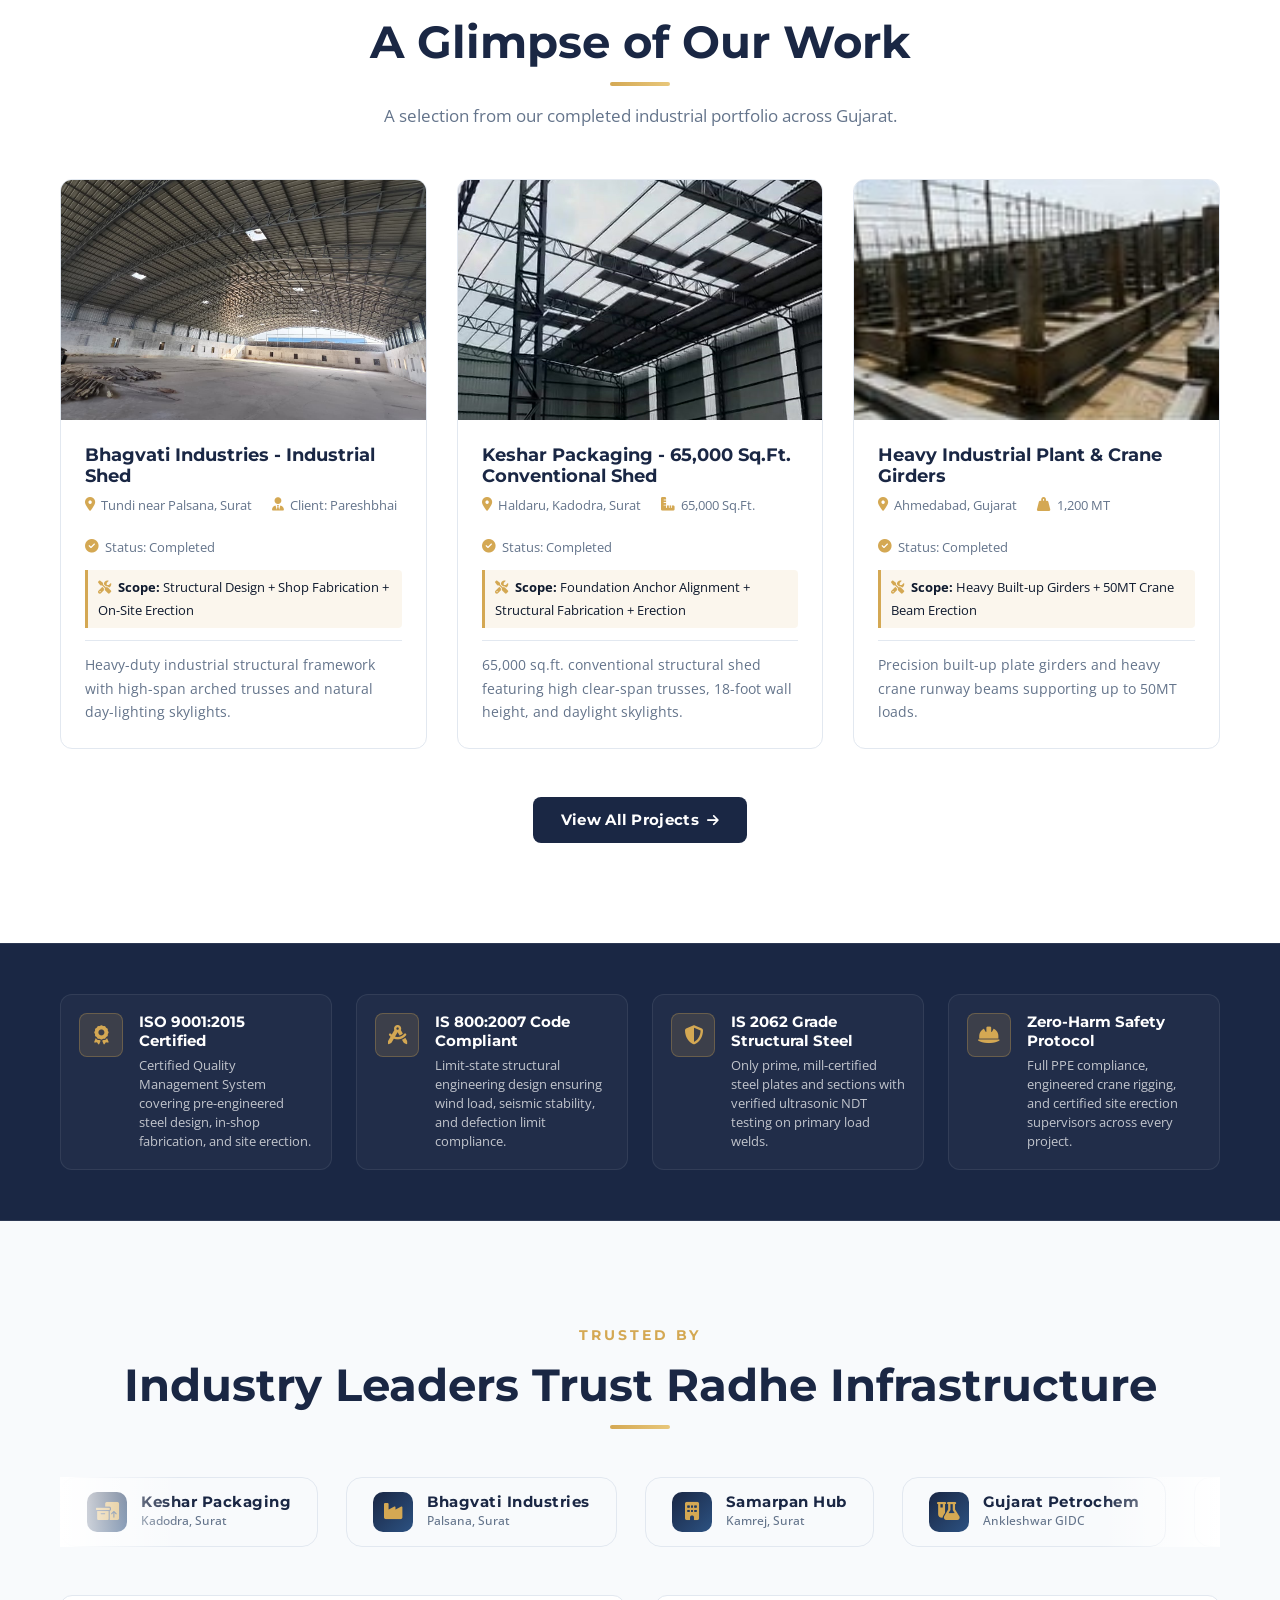
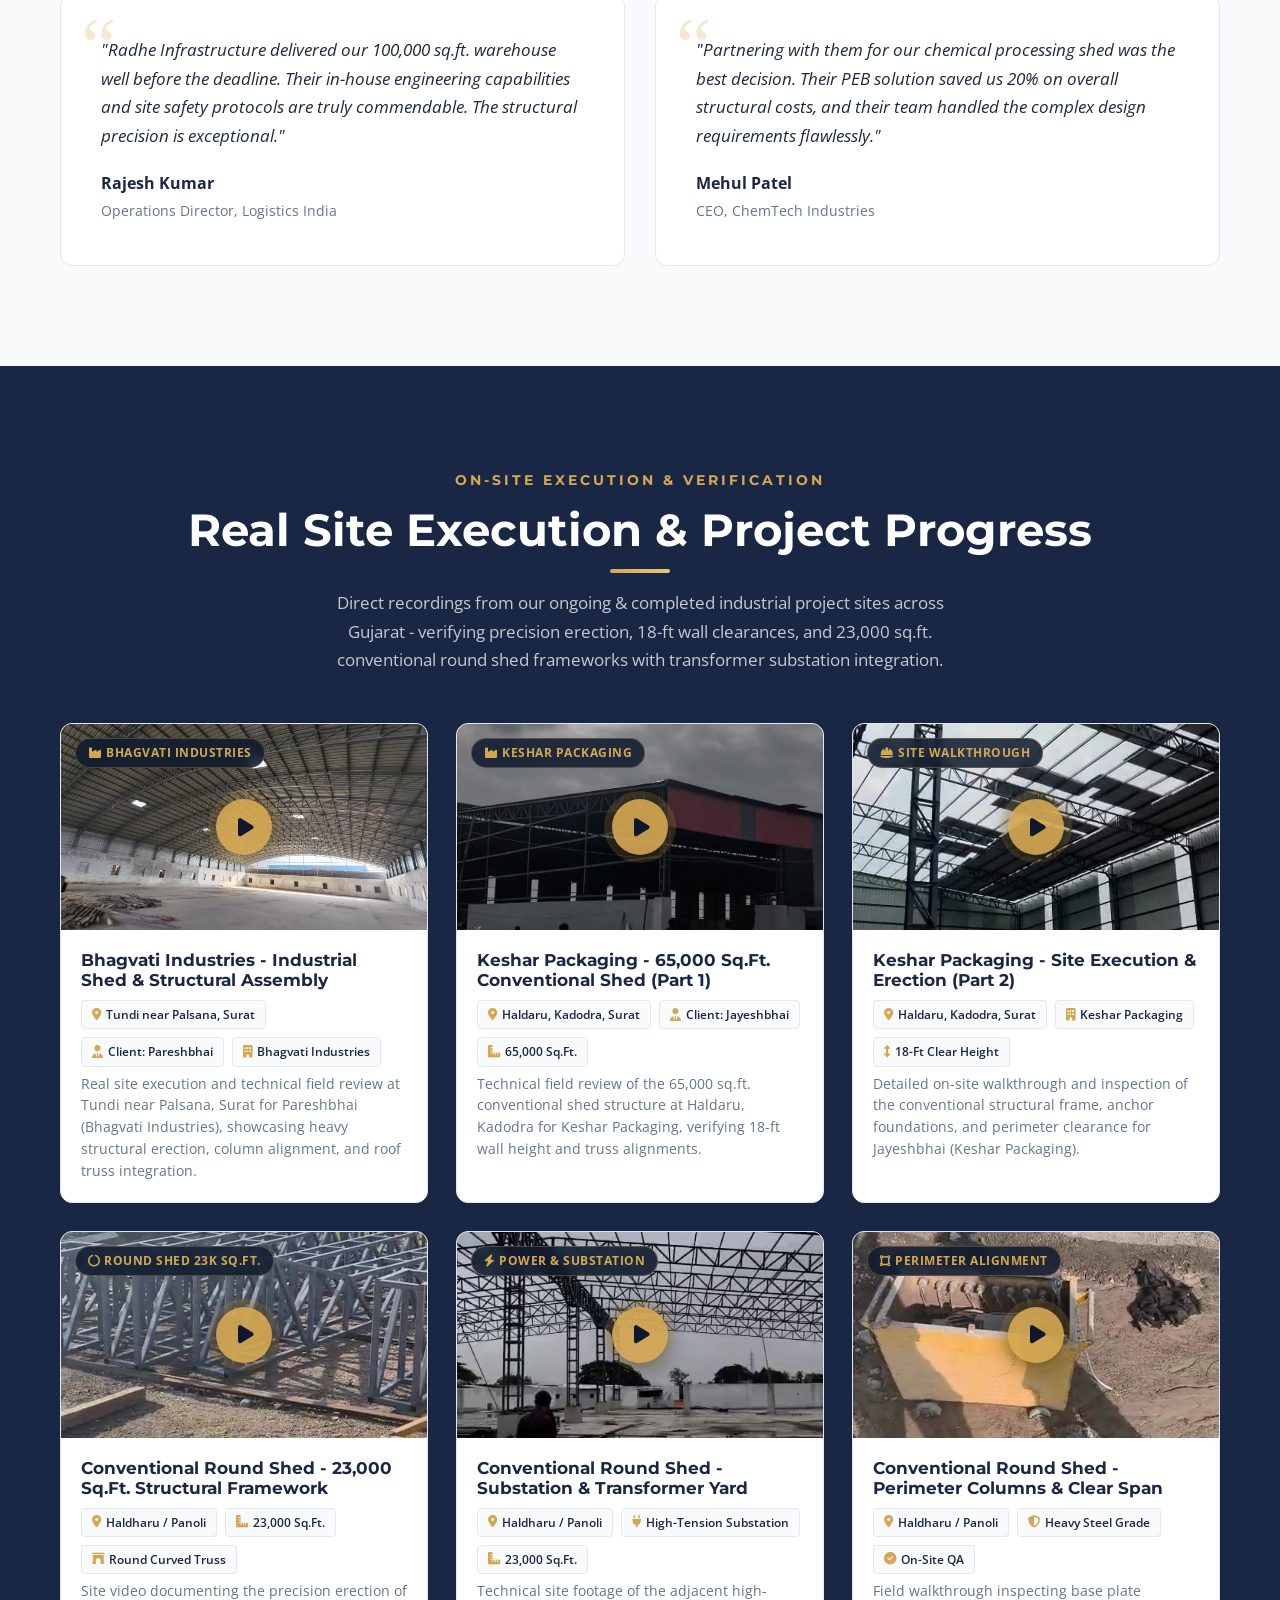
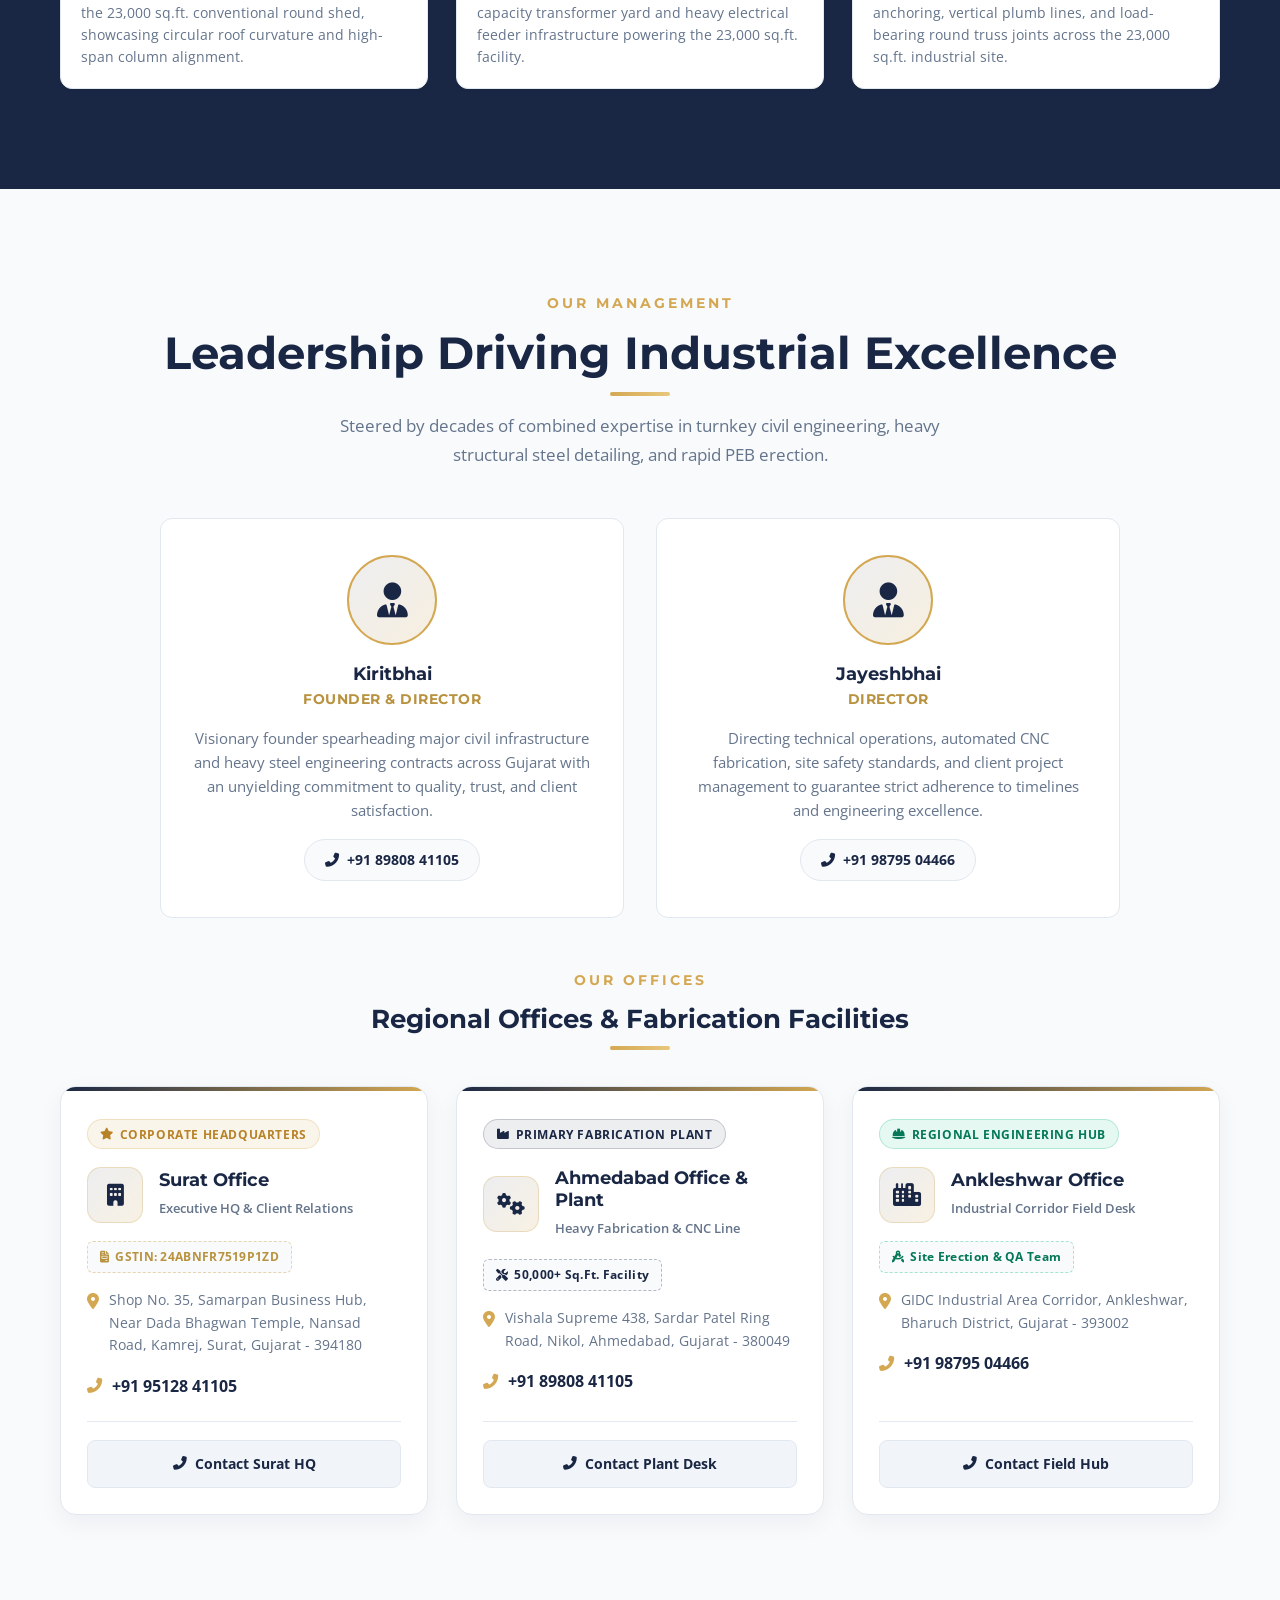
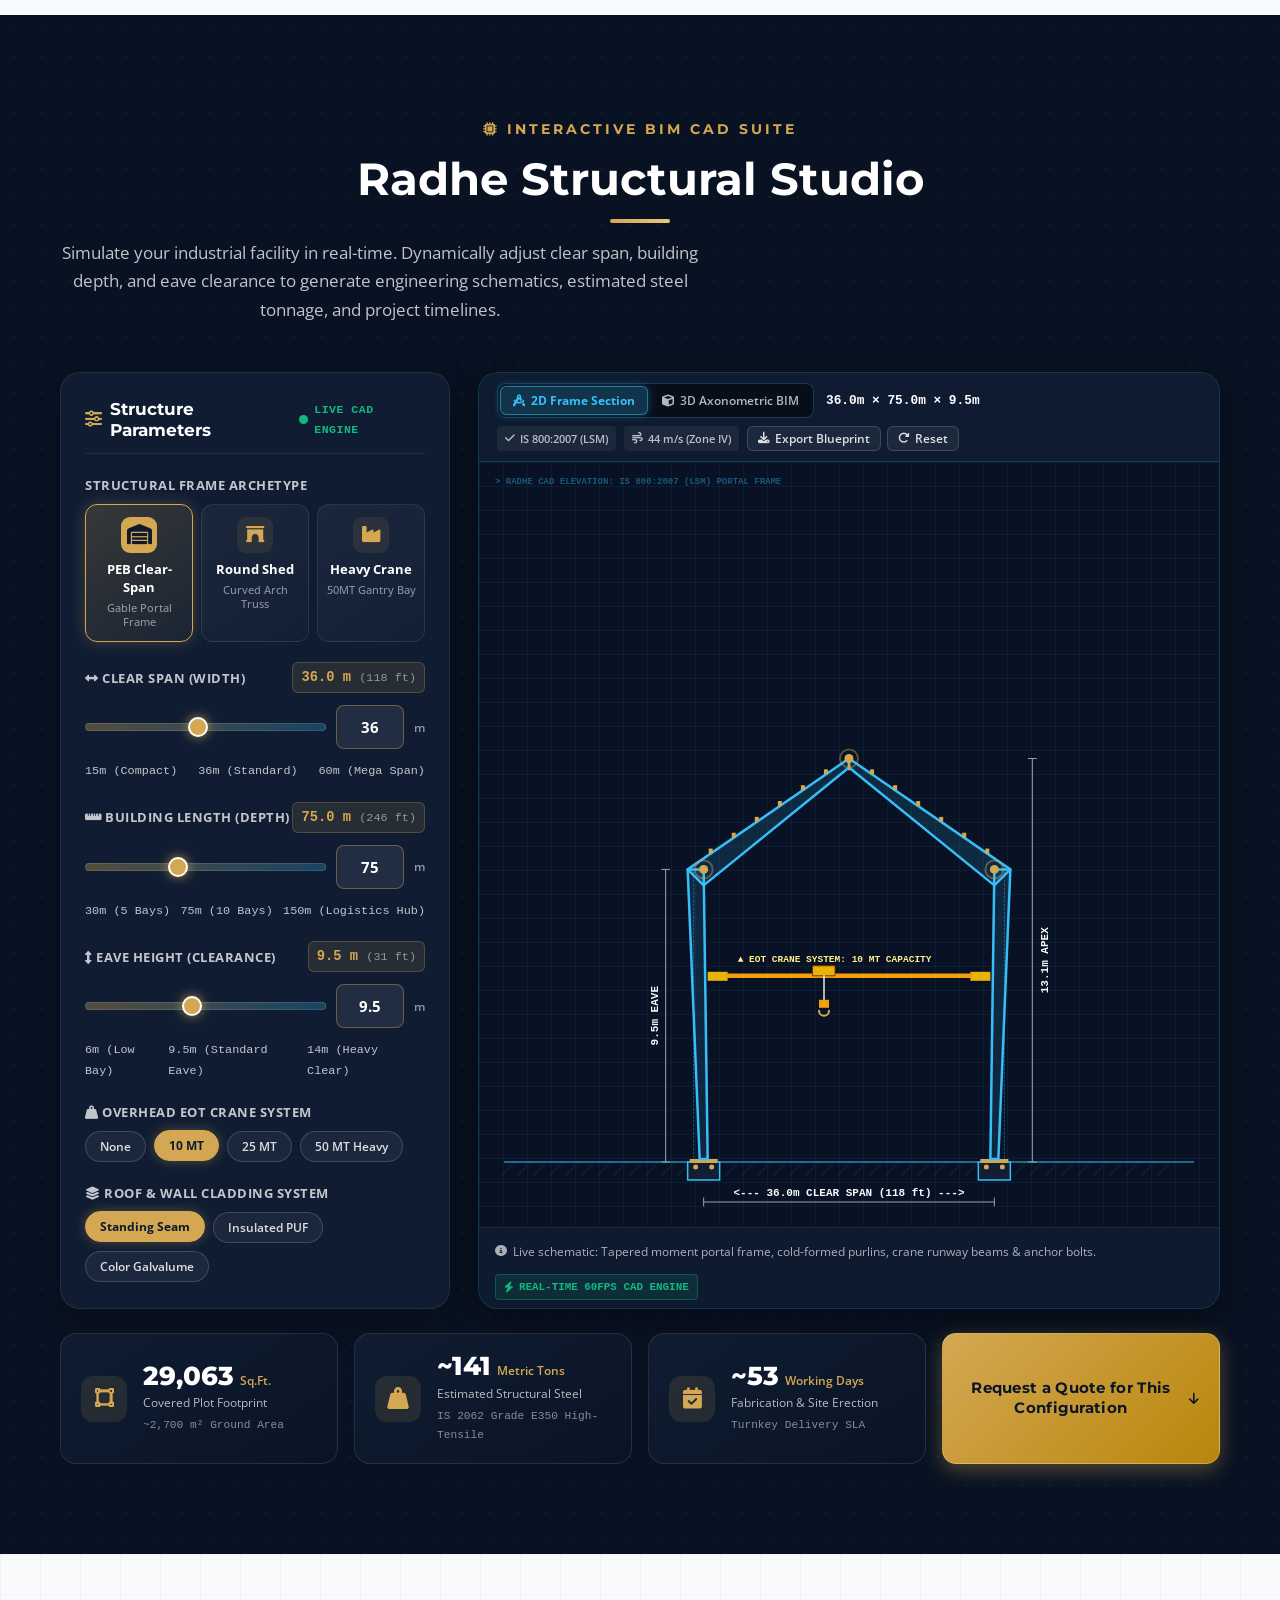
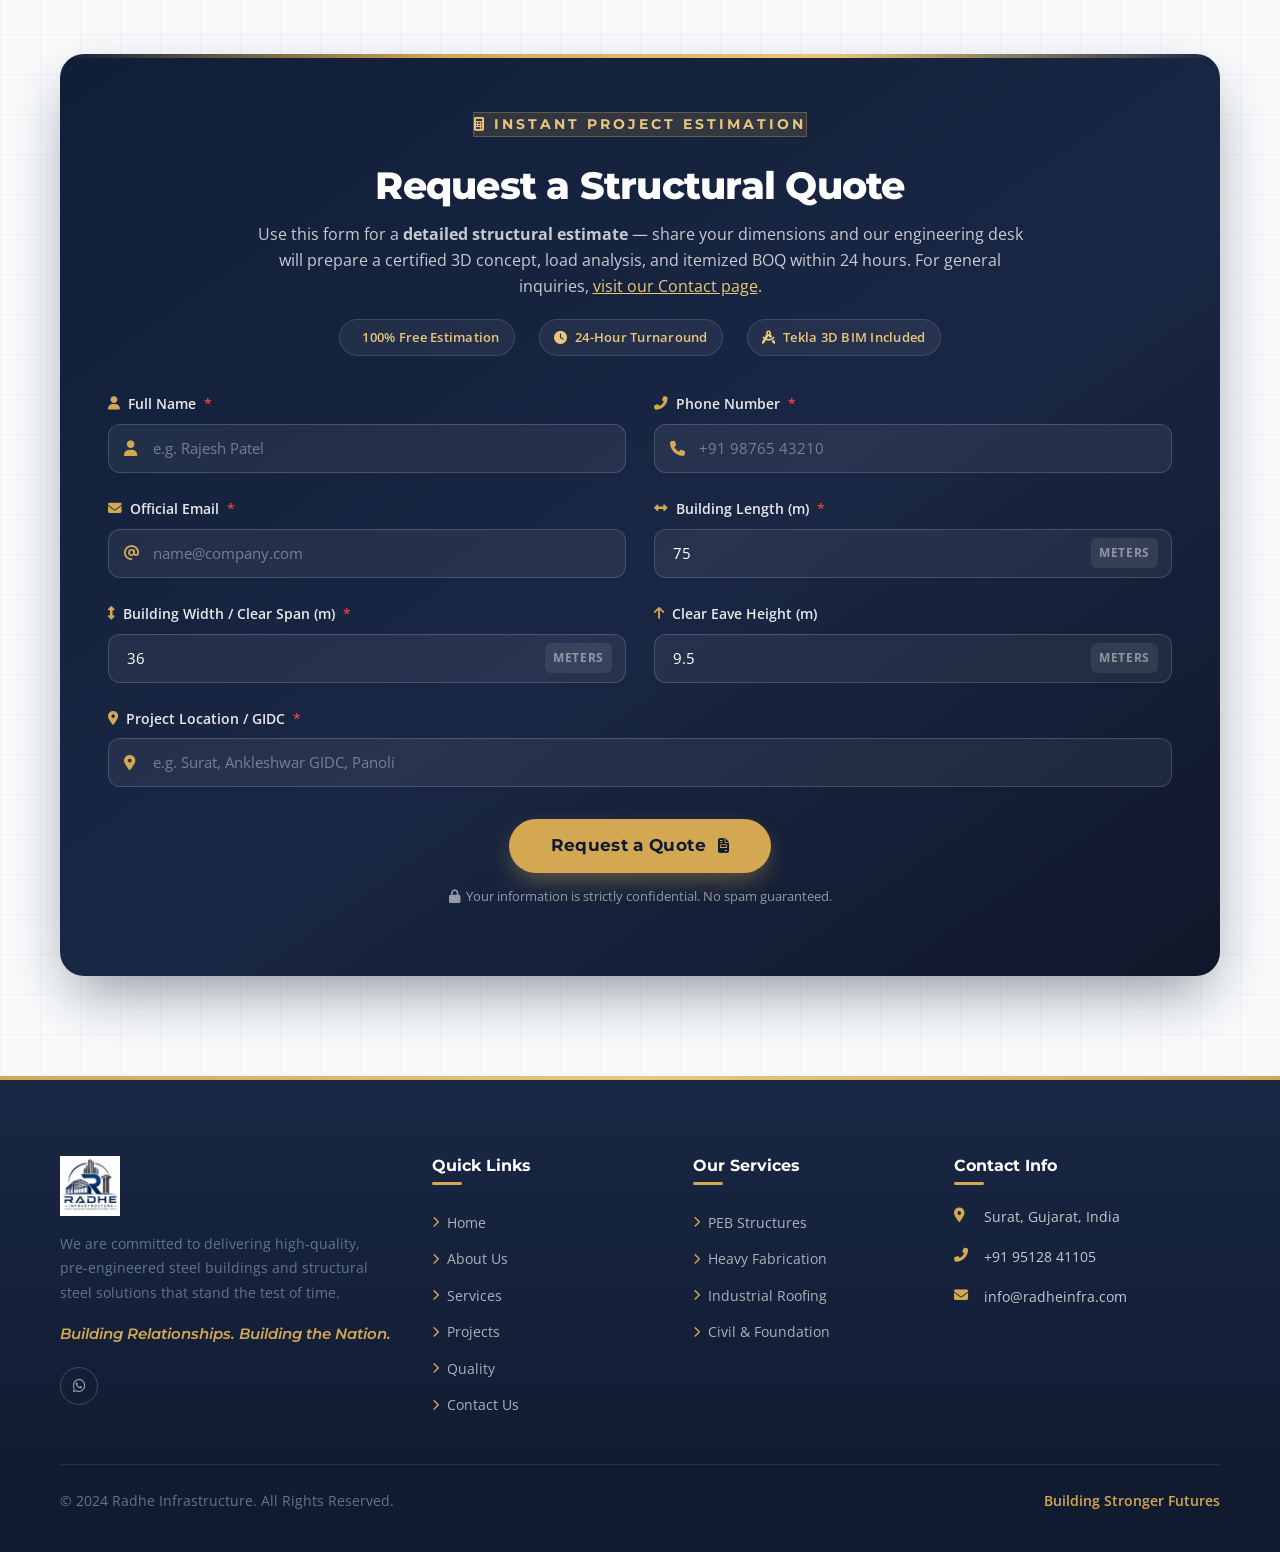
==== commit 43bf9805: "Homepage UX: stat fallback, 3-card projects, unified CTAs, footer links, form note, play overlay, sl" ====
--- a/index.html
+++ b/index.html
@@ -33,7 +33,7 @@
           <a href="quality.html" class="nav-link">Quality</a>
           <a href="contact.html" class="nav-link">Contact</a>
         </nav>
-        <a href="contact.html" class="btn btn-accent nav-cta">Get a Quote</a>
+        <a href="contact.html" class="btn btn-accent nav-cta">Request a Quote</a>
         <button class="hamburger" id="hamburger"><span></span><span></span><span></span></button>
       </div>
     </header>
@@ -146,7 +146,7 @@
                             <i class="fas fa-city"></i>
                         </div>
                         <div class="telemetry-number-wrap">
-                            <div class="stat-number" data-count="25" data-suffix="+">0</div>
+                            <div class="stat-number" data-count="25" data-suffix="+">25+</div>
                             <div class="stat-title">Completed Projects</div>
                         </div>
                     </div>
@@ -183,7 +183,7 @@
                             <i class="fas fa-handshake"></i>
                         </div>
                         <div class="telemetry-number-wrap">
-                            <div class="stat-number" data-count="50" data-suffix="+">0</div>
+                            <div class="stat-number" data-count="50" data-suffix="+">50+</div>
                             <div class="stat-title">Satisfied Clients</div>
                         </div>
                     </div>
@@ -220,7 +220,7 @@
                             <i class="fas fa-hard-hat"></i>
                         </div>
                         <div class="telemetry-number-wrap">
-                            <div class="stat-number" data-count="100" data-suffix="+">0</div>
+                            <div class="stat-number" data-count="100" data-suffix="+">100+</div>
                             <div class="stat-title">Skilled Specialists</div>
                         </div>
                     </div>
@@ -257,7 +257,7 @@
                             <i class="fas fa-tachometer-alt"></i>
                         </div>
                         <div class="telemetry-number-wrap">
-                            <div class="stat-number" data-count="100" data-suffix="%">0</div>
+                            <div class="stat-number" data-count="100" data-suffix="%">100%</div>
                             <div class="stat-title">On-Time Delivery</div>
                         </div>
                     </div>
@@ -275,7 +275,7 @@
                     </div>
                     <p class="telemetry-desc">Rigorous critical-path project management and synchronized shop fabrication ensure timely handovers without project overruns.</p>
                     <div class="telemetry-footer-badge highlight-badge">
-                        <i class="fas fa-calendar-check"></i> 100% Milestone Compliance
+                        <i class="fas fa-calendar-check"></i> Critical-Path Project Management
                     </div>
                 </div>
             </div>
@@ -430,8 +430,8 @@
                 </div>
                 <div class="consult-strip-action">
                     <a href="contact.html" class="btn btn-primary">
-                        <span>Get Engineering Estimate</span>
-                        <i class="fas fa-calculator"></i>
+                        <span>Request a Quote</span>
+                        <i class="fas fa-arrow-right"></i>
                     </a>
                 </div>
             </div>
@@ -520,6 +520,7 @@
             <div class="text-center reveal mb-5">
                 <span class="section-label">OUR PROJECTS</span>
                 <h2 class="section-title centered">A Glimpse of Our Work</h2>
+                <p class="section-subtitle centered">A selection from our completed industrial portfolio across Gujarat.</p>
             </div>
             <div class="projects-grid">
                 <div class="project-card reveal delay-1">
@@ -542,47 +543,11 @@
                 </div>
                 <div class="project-card reveal delay-2">
                     <div class="project-img">
-                        <img src="assets/extracted/warehouse-dock-logistics.png" alt="Warehouse Project Ahmedabad - Modern Logistics Hub" loading="lazy" width="600" height="400">
-                        <div class="project-img-overlay"><span>Logistics Hub</span></div>
-                    </div>
-                    <div class="project-info">
-                        <h3>Warehouse &amp; Logistics Hub</h3>
-                        <div class="project-meta">
-                            <span><i class="fas fa-map-marker-alt"></i> Ahmedabad, Gujarat</span>
-                            <span><i class="fas fa-ruler-combined"></i> 120,000 Sq.Ft.</span>
-                            <span><i class="fas fa-check-circle"></i> Status: Completed</span>
-                        </div>
-                        <div class="project-trust-scope">
-                            <strong><i class="fas fa-tools"></i> Scope:</strong> Turnkey PEB Engineering + Sheeting + Erection
-                        </div>
-                        <p class="project-scope">Logistics warehouse featuring multi-dock levellers, high wall clearance, and FM2 flooring.</p>
-                    </div>
-                </div>
-                <div class="project-card reveal delay-3">
-                    <div class="project-img">
-                        <img src="assets/photo-peb-ankleshwar.jpg" alt="PEB Structure Ankleshwar" loading="lazy" width="600" height="400">
-                        <div class="project-img-overlay"><span>PEB Structure</span></div>
-                    </div>
-                    <div class="project-info">
-                        <h3>PEB Chemical Processing Plant</h3>
-                        <div class="project-meta">
-                            <span><i class="fas fa-map-marker-alt"></i> Ankleshwar, Gujarat</span>
-                            <span><i class="fas fa-ruler-combined"></i> 90,000 Sq.Ft.</span>
-                            <span><i class="fas fa-check-circle"></i> Status: Completed</span>
-                        </div>
-                        <div class="project-trust-scope">
-                            <strong><i class="fas fa-tools"></i> Scope:</strong> Heavy Built-up PEB + Anti-Corrosive Coating + Erection
-                        </div>
-                        <p class="project-scope">Heavy-duty structural framework engineered for high chemical and industrial load requirements.</p>
-                    </div>
-                </div>
-                <div class="project-card reveal delay-1">
-                    <div class="project-img">
                         <img src="assets/keshar-packaging-walkthrough-frame.jpg" alt="Keshar Packaging Industrial Shed Haldaru Kadodra Surat" loading="lazy" width="600" height="400">
                         <div class="project-img-overlay"><span>Conventional Shed</span></div>
                     </div>
                     <div class="project-info">
-                        <h3>Keshar Packaging - Conventional Shed</h3>
+                        <h3>Keshar Packaging - 65,000 Sq.Ft. Conventional Shed</h3>
                         <div class="project-meta">
                             <span><i class="fas fa-map-marker-alt"></i> Haldaru, Kadodra, Surat</span>
                             <span><i class="fas fa-ruler-combined"></i> 65,000 Sq.Ft.</span>
@@ -594,27 +559,9 @@
                         <p class="project-scope">65,000 sq.ft. conventional structural shed featuring high clear-span trusses, 18-foot wall height, and daylight skylights.</p>
                     </div>
                 </div>
-                <div class="project-card reveal delay-2">
-                    <div class="project-img">
-                        <img src="assets/round-shed-23000sqft-panoli-1.jpg" alt="Conventional Round Shed Haldharu Panoli" loading="lazy" width="600" height="400">
-                        <div class="project-img-overlay"><span>Round Shed</span></div>
-                    </div>
-                    <div class="project-info">
-                        <h3>Conventional Round Shed - 23,000 Sq.Ft.</h3>
-                        <div class="project-meta">
-                            <span><i class="fas fa-map-marker-alt"></i> Haldharu / Panoli</span>
-                            <span><i class="fas fa-ruler-combined"></i> 23,000 Sq.Ft.</span>
-                            <span><i class="fas fa-check-circle"></i> Status: Completed</span>
-                        </div>
-                        <div class="project-trust-scope">
-                            <strong><i class="fas fa-tools"></i> Scope:</strong> Curved Truss Fabrication + Substation Integration + Erection
-                        </div>
-                        <p class="project-scope">Conventional curved round roof truss engineering with high-span clearance and integrated transformer yard infrastructure.</p>
-                    </div>
-                </div>
                 <div class="project-card reveal delay-3">
                     <div class="project-img">
-                        <img src="assets/photo-heavy-fabrication-ahmedabad.jpg" alt="Heavy Steel Plant Structure" loading="lazy" width="600" height="400">
+                        <img src="assets/photo-heavy-fabrication-ahmedabad.jpg" alt="Heavy Steel Plant Structure Ahmedabad" loading="lazy" width="600" height="400">
                         <div class="project-img-overlay"><span>Heavy Fabrication</span></div>
                     </div>
                     <div class="project-info">
@@ -837,7 +784,8 @@
                 <div class="video-card reveal delay-1">
                     <div class="video-wrapper">
                         <span class="video-badge"><i class="fas fa-industry"></i> Bhagvati Industries</span>
-                        <video loop muted playsinline preload="metadata" data-lazy-video poster="assets/bhagvati-industries-tundi-surat.jpg">
+                        <div class="video-play-overlay" aria-hidden="true"><i class="fas fa-play"></i></div>
+                        <video loop muted playsinline preload="none" data-lazy-video poster="assets/bhagvati-industries-tundi-surat.jpg">
                             <source data-src="media/1.mp4" type="video/mp4">
                             Your browser does not support HTML5 video.
                         </video>
@@ -857,7 +805,8 @@
                 <div class="video-card reveal delay-2">
                     <div class="video-wrapper">
                         <span class="video-badge"><i class="fas fa-industry"></i> Keshar Packaging</span>
-                        <video loop muted playsinline preload="metadata" data-lazy-video poster="assets/keshar-packaging-site-frame.jpg">
+                        <div class="video-play-overlay" aria-hidden="true"><i class="fas fa-play"></i></div>
+                        <video loop muted playsinline preload="none" data-lazy-video poster="assets/keshar-packaging-site-frame.jpg">
                             <source data-src="media/2.mp4" type="video/mp4">
                             Your browser does not support HTML5 video.
                         </video>
@@ -877,7 +826,8 @@
                 <div class="video-card reveal delay-3">
                     <div class="video-wrapper">
                         <span class="video-badge"><i class="fas fa-hard-hat"></i> Site Walkthrough</span>
-                        <video loop muted playsinline preload="metadata" data-lazy-video poster="assets/keshar-packaging-walkthrough-frame.jpg">
+                        <div class="video-play-overlay" aria-hidden="true"><i class="fas fa-play"></i></div>
+                        <video loop muted playsinline preload="none" data-lazy-video poster="assets/keshar-packaging-walkthrough-frame.jpg">
                             <source data-src="media/2.1.mp4" type="video/mp4">
                             Your browser does not support HTML5 video.
                         </video>
@@ -897,7 +847,8 @@
                 <div class="video-card reveal delay-1">
                     <div class="video-wrapper">
                         <span class="video-badge"><i class="fas fa-circle-notch"></i> Round Shed 23k Sq.Ft.</span>
-                        <video loop muted playsinline preload="metadata" data-lazy-video poster="assets/round-shed-23000sqft-panoli-1.jpg">
+                        <div class="video-play-overlay" aria-hidden="true"><i class="fas fa-play"></i></div>
+                        <video loop muted playsinline preload="none" data-lazy-video poster="assets/round-shed-23000sqft-panoli-1.jpg">
                             <source data-src="media/WhatsApp Video 2026-09-21 at 6.16.29 PM.mp4" type="video/mp4">
                             Your browser does not support HTML5 video.
                         </video>
@@ -917,7 +868,8 @@
                 <div class="video-card reveal delay-2">
                     <div class="video-wrapper">
                         <span class="video-badge"><i class="fas fa-bolt"></i> Power &amp; Substation</span>
-                        <video loop muted playsinline preload="metadata" data-lazy-video poster="assets/round-shed-23000sqft-panoli-2.jpg">
+                        <div class="video-play-overlay" aria-hidden="true"><i class="fas fa-play"></i></div>
+                        <video loop muted playsinline preload="none" data-lazy-video poster="assets/round-shed-23000sqft-panoli-2.jpg">
                             <source data-src="media/WhatsApp Video 2026-09-21 at 6.16.29 PM (1).mp4" type="video/mp4">
                             Your browser does not support HTML5 video.
                         </video>
@@ -937,7 +889,8 @@
                 <div class="video-card reveal delay-3">
                     <div class="video-wrapper">
                         <span class="video-badge"><i class="fas fa-vector-square"></i> Perimeter Alignment</span>
-                        <video loop muted playsinline preload="metadata" data-lazy-video poster="assets/round-shed-23000sqft-panoli-4.jpg">
+                        <div class="video-play-overlay" aria-hidden="true"><i class="fas fa-play"></i></div>
+                        <video loop muted playsinline preload="none" data-lazy-video poster="assets/round-shed-23000sqft-panoli-4.jpg">
                             <source data-src="media/WhatsApp Video 2026-09-21 at 6.16.29 PM (3).mp4" type="video/mp4">
                             Your browser does not support HTML5 video.
                         </video>
@@ -970,7 +923,7 @@
                     <div class="management-avatar">
                         <i class="fas fa-user-tie"></i>
                     </div>
-                    <h3>Kiritbhai</h3>
+                    <h4>Kiritbhai</h4>
                     <span class="management-role">Founder &amp; Director</span>
                     <p>Visionary founder spearheading major civil infrastructure and heavy steel engineering contracts across Gujarat with an unyielding commitment to quality, trust, and client satisfaction.</p>
                     <a href="tel:+918980841105" class="direct-call"><i class="fas fa-phone-alt"></i> +91 89808 41105</a>
@@ -980,7 +933,7 @@
                     <div class="management-avatar">
                         <i class="fas fa-user-tie"></i>
                     </div>
-                    <h3>Jayeshbhai</h3>
+                    <h4>Jayeshbhai</h4>
                     <span class="management-role">Director</span>
                     <p>Directing technical operations, automated CNC fabrication, site safety standards, and client project management to guarantee strict adherence to timelines and engineering excellence.</p>
                     <a href="tel:+919879504466" class="direct-call"><i class="fas fa-phone-alt"></i> +91 98795 04466</a>
@@ -1136,11 +1089,13 @@
                         <!-- 2. Span Width Slider -->
                         <div class="control-group">
                             <div class="control-header-flex">
-                                <label class="control-label"><i class="fas fa-arrows-alt-h"></i> Clear Span (Width)</label>
+                                <label class="control-label" for="spanRange"><i class="fas fa-arrows-alt-h"></i> Clear Span (Width)</label>
                                 <span class="control-val-badge" id="spanValBadge">36.0 m <small>(118 ft)</small></span>
                             </div>
-                            <div class="studio-slider-wrapper">
-                                <input type="range" class="studio-range" id="spanRange" min="15" max="60" value="36" step="1">
+                            <div class="studio-slider-row">
+                                <input type="range" class="studio-range" id="spanRange" min="15" max="60" value="36" step="1" aria-label="Clear Span Width">
+                                <input type="number" class="studio-num-input" id="spanNumInput" min="15" max="60" value="36" step="1" aria-label="Clear Span value in metres">
+                                <span class="studio-num-unit">m</span>
                             </div>
                             <div class="range-labels">
                                 <span>15m (Compact)</span>
@@ -1152,11 +1107,13 @@
                         <!-- 3. Bay Length Slider -->
                         <div class="control-group">
                             <div class="control-header-flex">
-                                <label class="control-label"><i class="fas fa-ruler-horizontal"></i> Building Length (Depth)</label>
+                                <label class="control-label" for="lengthRange"><i class="fas fa-ruler-horizontal"></i> Building Length (Depth)</label>
                                 <span class="control-val-badge" id="lengthValBadge">75.0 m <small>(246 ft)</small></span>
                             </div>
-                            <div class="studio-slider-wrapper">
-                                <input type="range" class="studio-range" id="lengthRange" min="30" max="150" value="75" step="5">
+                            <div class="studio-slider-row">
+                                <input type="range" class="studio-range" id="lengthRange" min="30" max="150" value="75" step="5" aria-label="Building Length">
+                                <input type="number" class="studio-num-input" id="lengthNumInput" min="30" max="150" value="75" step="5" aria-label="Building Length value in metres">
+                                <span class="studio-num-unit">m</span>
                             </div>
                             <div class="range-labels">
                                 <span>30m (5 Bays)</span>
@@ -1168,11 +1125,13 @@
                         <!-- 4. Eave Height Slider -->
                         <div class="control-group">
                             <div class="control-header-flex">
-                                <label class="control-label"><i class="fas fa-arrows-alt-v"></i> Eave Height (Clearance)</label>
+                                <label class="control-label" for="eaveRange"><i class="fas fa-arrows-alt-v"></i> Eave Height (Clearance)</label>
                                 <span class="control-val-badge" id="eaveValBadge">9.5 m <small>(31 ft)</small></span>
                             </div>
-                            <div class="studio-slider-wrapper">
-                                <input type="range" class="studio-range" id="eaveRange" min="6" max="14" value="9.5" step="0.5">
+                            <div class="studio-slider-row">
+                                <input type="range" class="studio-range" id="eaveRange" min="6" max="14" value="9.5" step="0.5" aria-label="Eave Height">
+                                <input type="number" class="studio-num-input" id="eaveNumInput" min="6" max="14" value="9.5" step="0.5" aria-label="Eave Height value in metres">
+                                <span class="studio-num-unit">m</span>
                             </div>
                             <div class="range-labels">
                                 <span>6m (Low Bay)</span>
@@ -1292,7 +1251,7 @@
                     <!-- Metric 4: Action Button -->
                     <div class="metric-card metric-action-card">
                         <button type="button" class="btn btn-accent btn-block" id="btnApplySpecs">
-                            <span>Get Detailed BOQ for This Config</span>
+                            <span>Request a Quote for This Configuration</span>
                             <i class="fas fa-arrow-down"></i>
                         </button>
                     </div>
@@ -1307,8 +1266,8 @@
             <div class="quick-quote reveal" id="quickQuoteCard">
                 <div class="quick-quote-header text-center">
                     <span class="section-label" style="background: rgba(212, 168, 83, 0.15); border: 1px solid rgba(212, 168, 83, 0.3); color: var(--accent-light);"><i class="fas fa-calculator"></i> INSTANT PROJECT ESTIMATION</span>
-                    <h2>Get a Detailed Engineering Estimation</h2>
-                    <p class="quick-quote-subtitle">Share your structural dimensions and our engineering desk will prepare a certified 3D concept, structural load analysis, and itemized BOQ estimation within 24 hours.</p>
+                    <h2>Request a Structural Quote</h2>
+                    <p class="quick-quote-subtitle">Use this form for a <strong>detailed structural estimate</strong> — share your dimensions and our engineering desk will prepare a certified 3D concept, load analysis, and itemized BOQ within 24 hours. For general inquiries, <a href="contact.html" style="color:var(--accent-light);text-decoration:underline;">visit our Contact page</a>.</p>
                     <div class="quick-quote-trust-badges">
                         <span><i class="fas fa-check-shield"></i> 100% Free Estimation</span>
                         <span><i class="fas fa-clock"></i> 24-Hour Turnaround</span>
@@ -1392,7 +1351,7 @@
 
                     <div class="quick-quote-submit-bar text-center">
                         <button type="submit" class="btn btn-accent btn-lg quick-submit-btn">
-                            <span>Request Itemized BOQ &amp; Quote</span>
+                            <span>Request a Quote</span>
                             <i class="fas fa-file-invoice"></i>
                         </button>
                         <p class="quick-privacy-note"><i class="fas fa-lock"></i> Your information is strictly confidential. No spam guaranteed.</p>
@@ -1412,10 +1371,13 @@
             <p>We are committed to delivering high-quality, pre-engineered steel buildings and structural steel solutions that stand the test of time.</p>
             <p class="tagline">Building Relationships. Building the Nation.</p>
             <div class="footer-social">
-              <a href="#"><i class="fab fa-facebook-f"></i></a>
-              <a href="#"><i class="fab fa-instagram"></i></a>
-              <a href="#"><i class="fab fa-linkedin-in"></i></a>
-              <a href="#"><i class="fab fa-youtube"></i></a>
+              <a href="https://wa.me/919512841105" target="_blank" rel="noopener noreferrer" aria-label="WhatsApp"><i class="fab fa-whatsapp"></i></a>
+              <!-- Add real Facebook URL when available -->
+              <!-- <a href="https://facebook.com/radheinfrastructure" target="_blank" rel="noopener noreferrer" aria-label="Facebook"><i class="fab fa-facebook-f"></i></a> -->
+              <!-- Add real Instagram URL when available -->
+              <!-- <a href="https://instagram.com/radheinfrastructure" target="_blank" rel="noopener noreferrer" aria-label="Instagram"><i class="fab fa-instagram"></i></a> -->
+              <!-- Add real LinkedIn URL when available -->
+              <!-- <a href="https://linkedin.com/company/radhe-infrastructure" target="_blank" rel="noopener noreferrer" aria-label="LinkedIn"><i class="fab fa-linkedin-in"></i></a> -->
             </div>
           </div>
           <div>
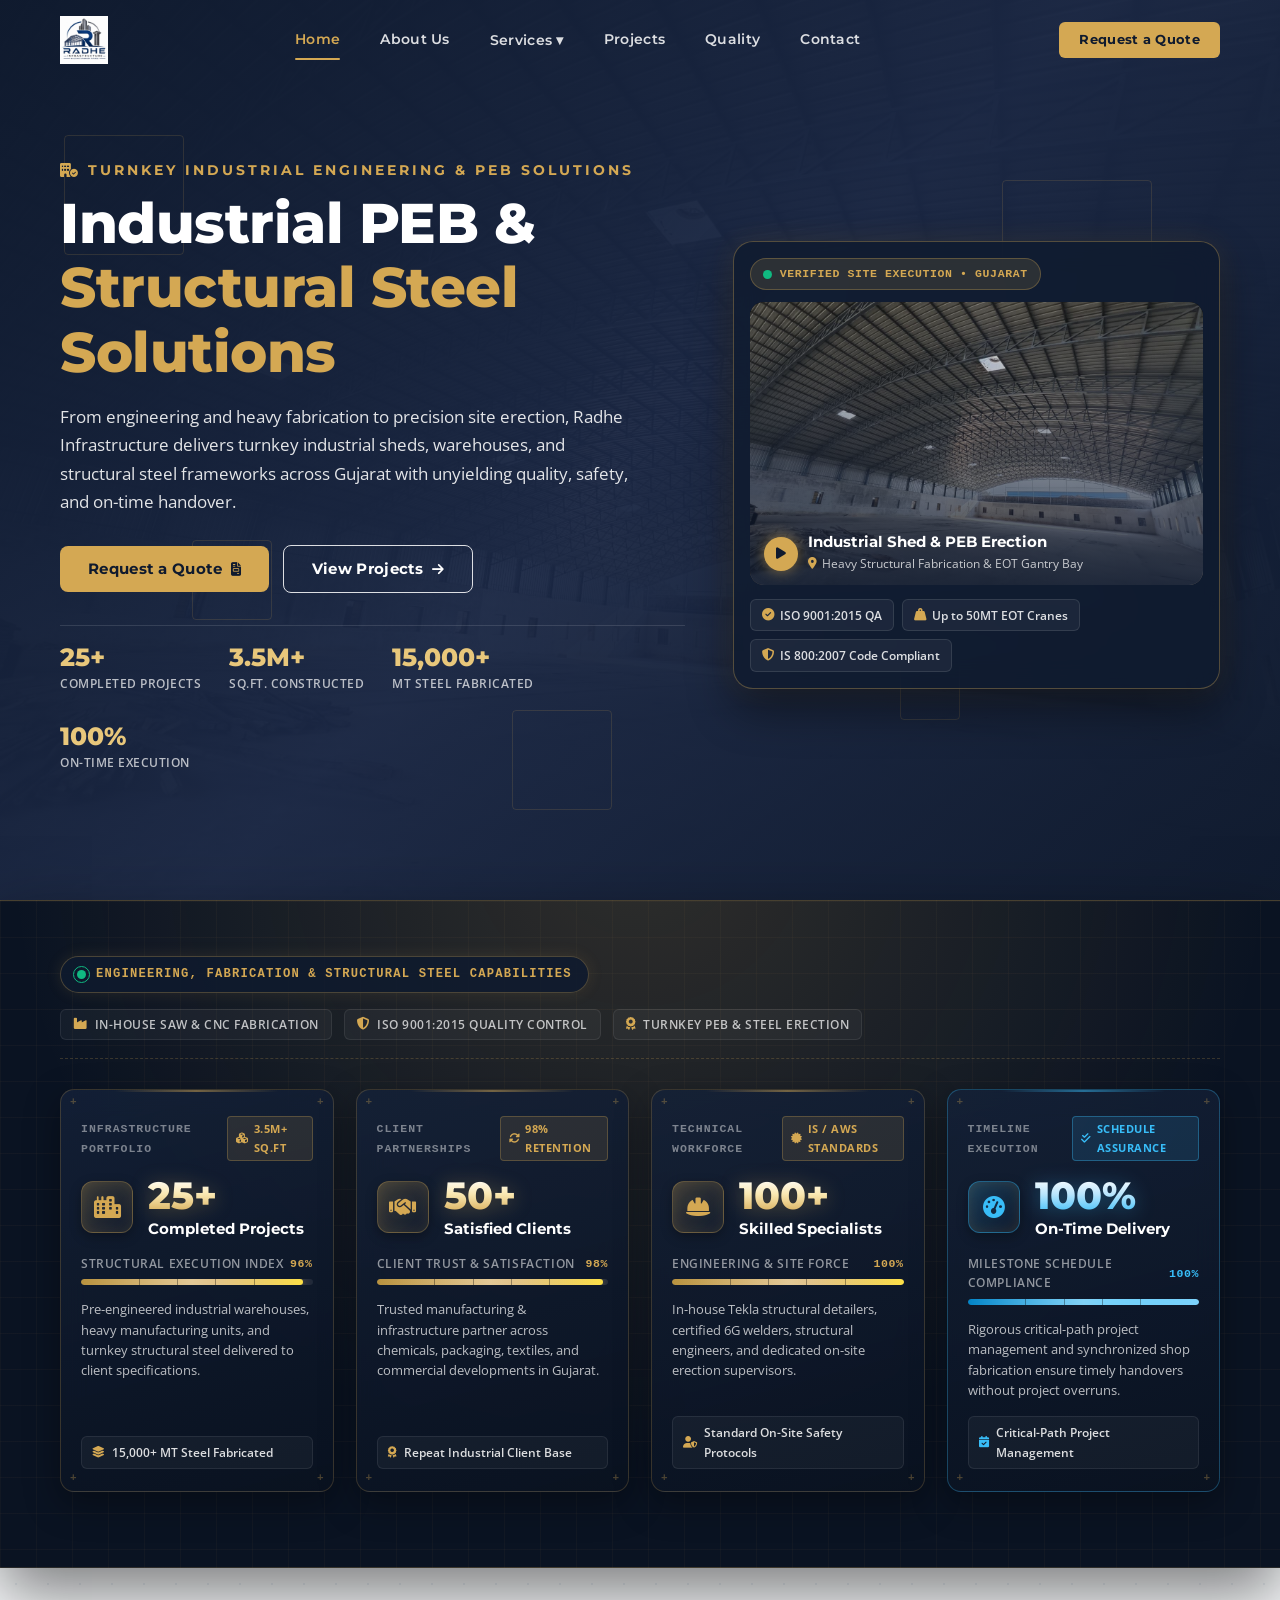
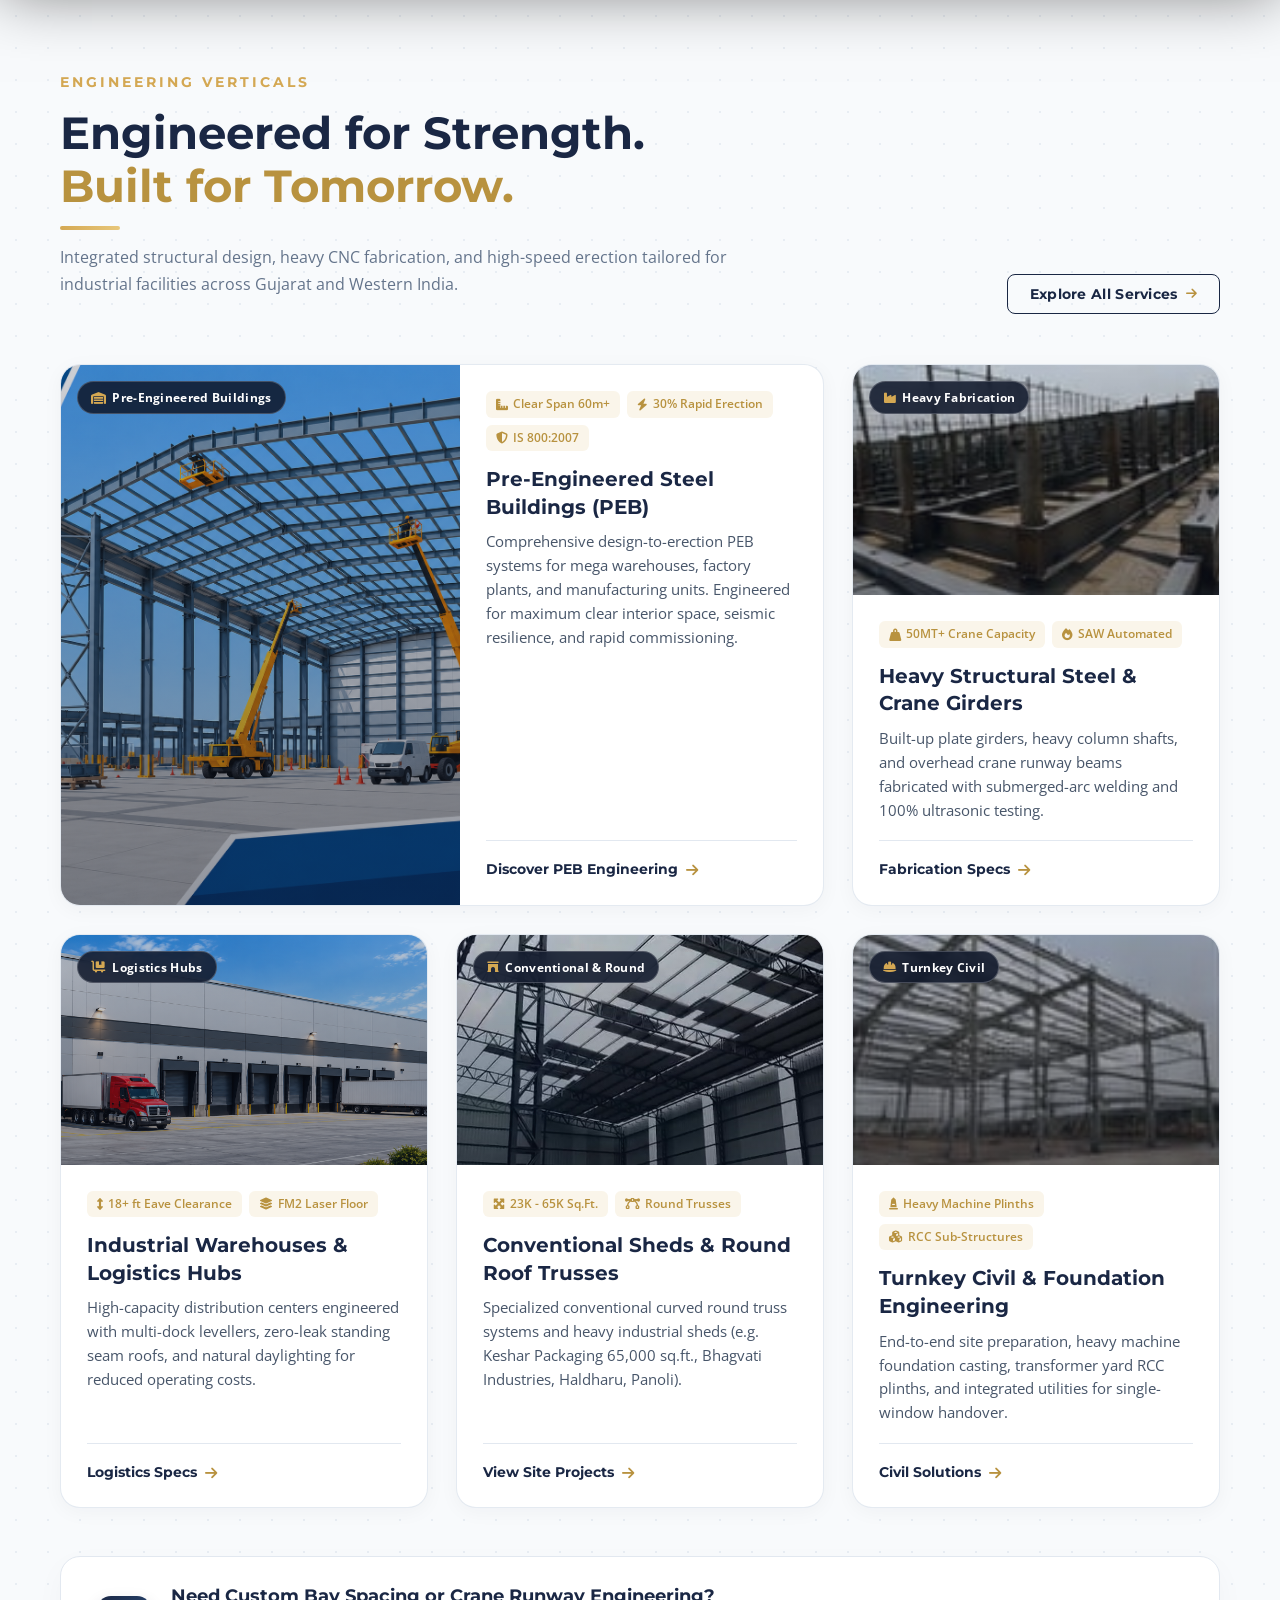
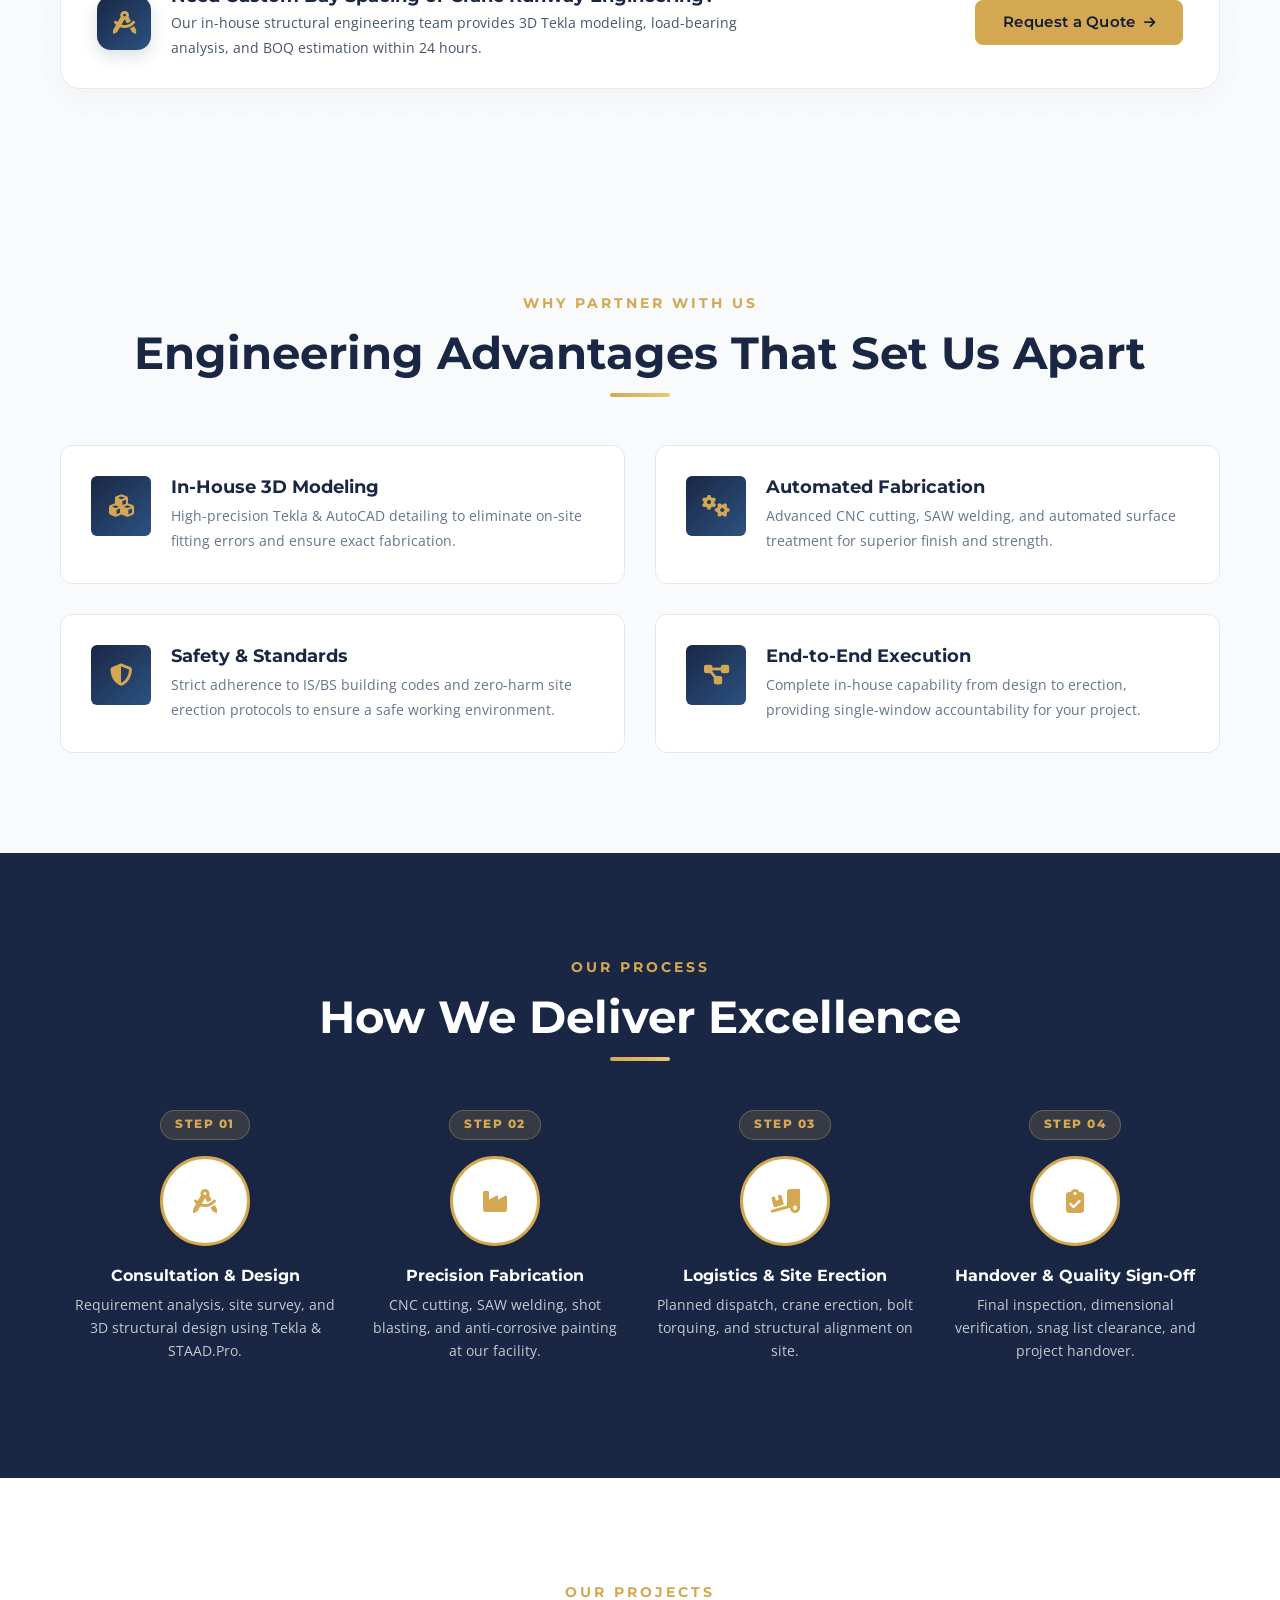
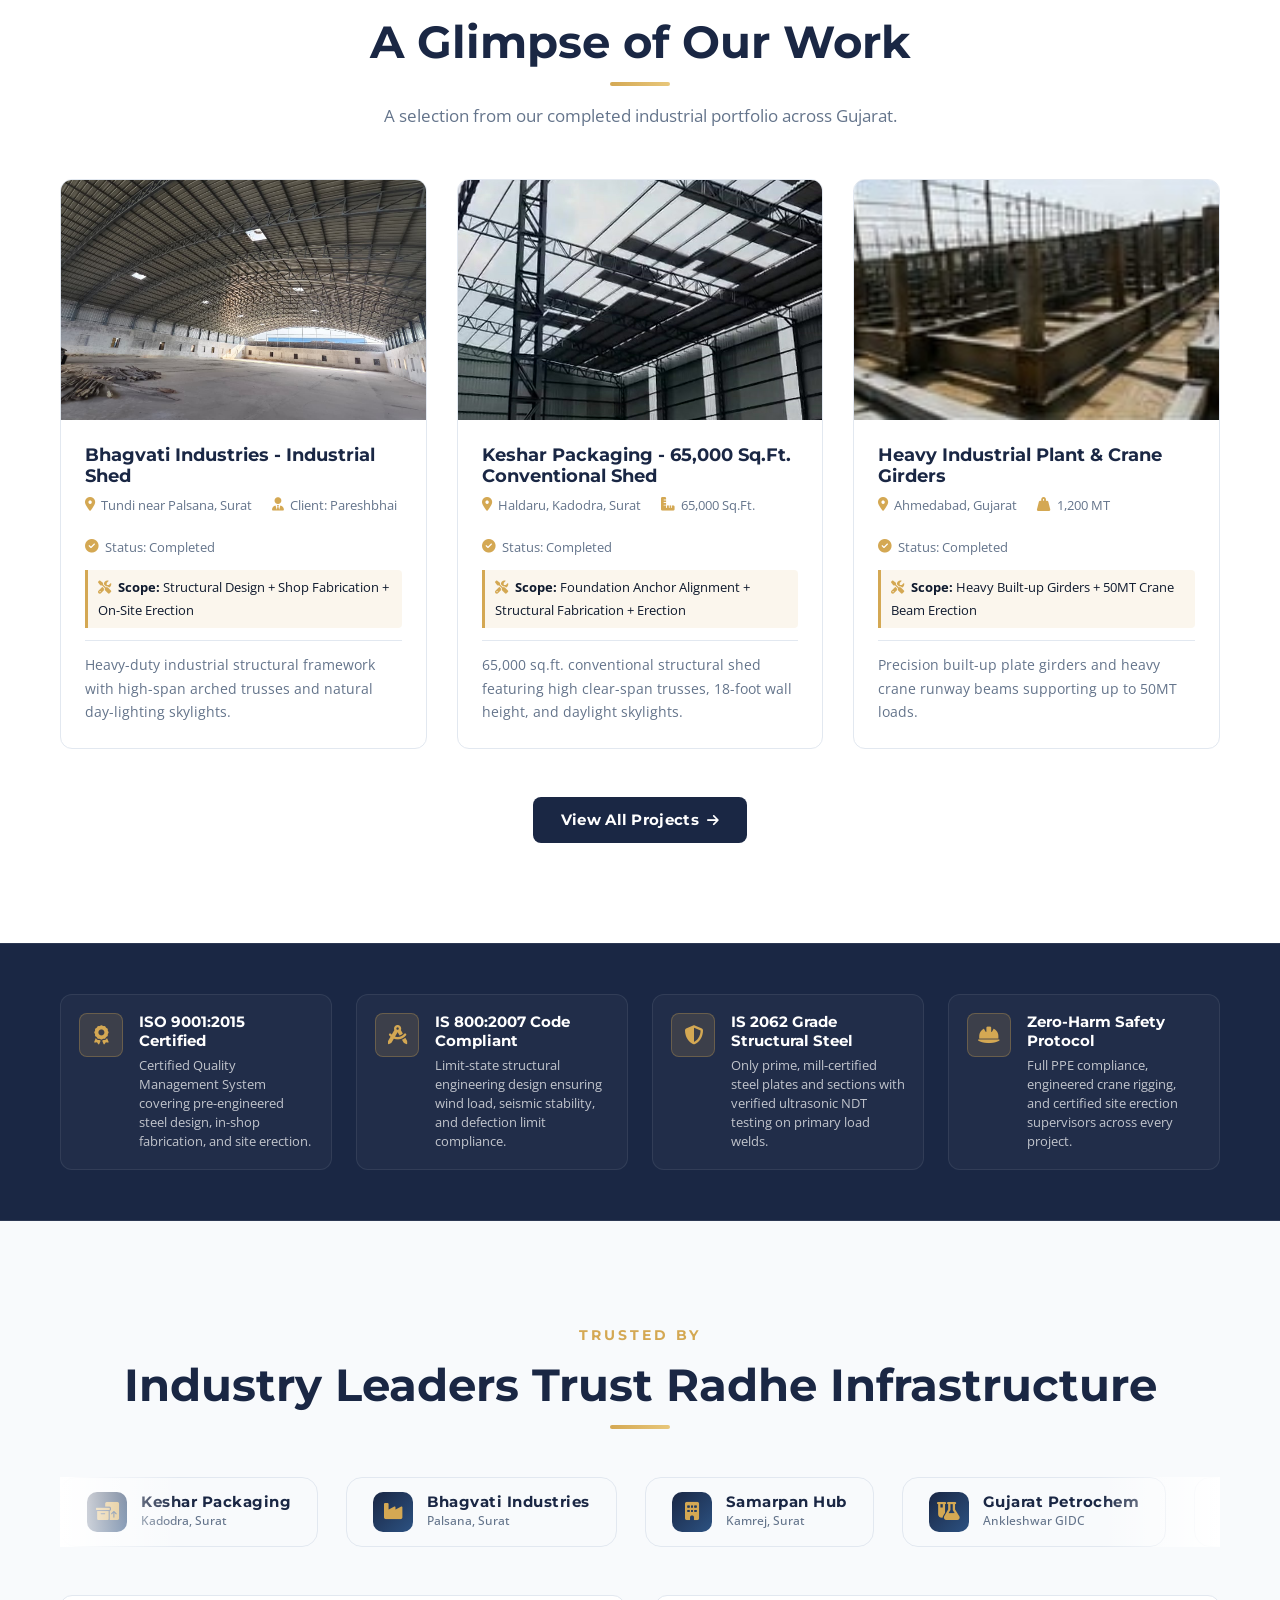
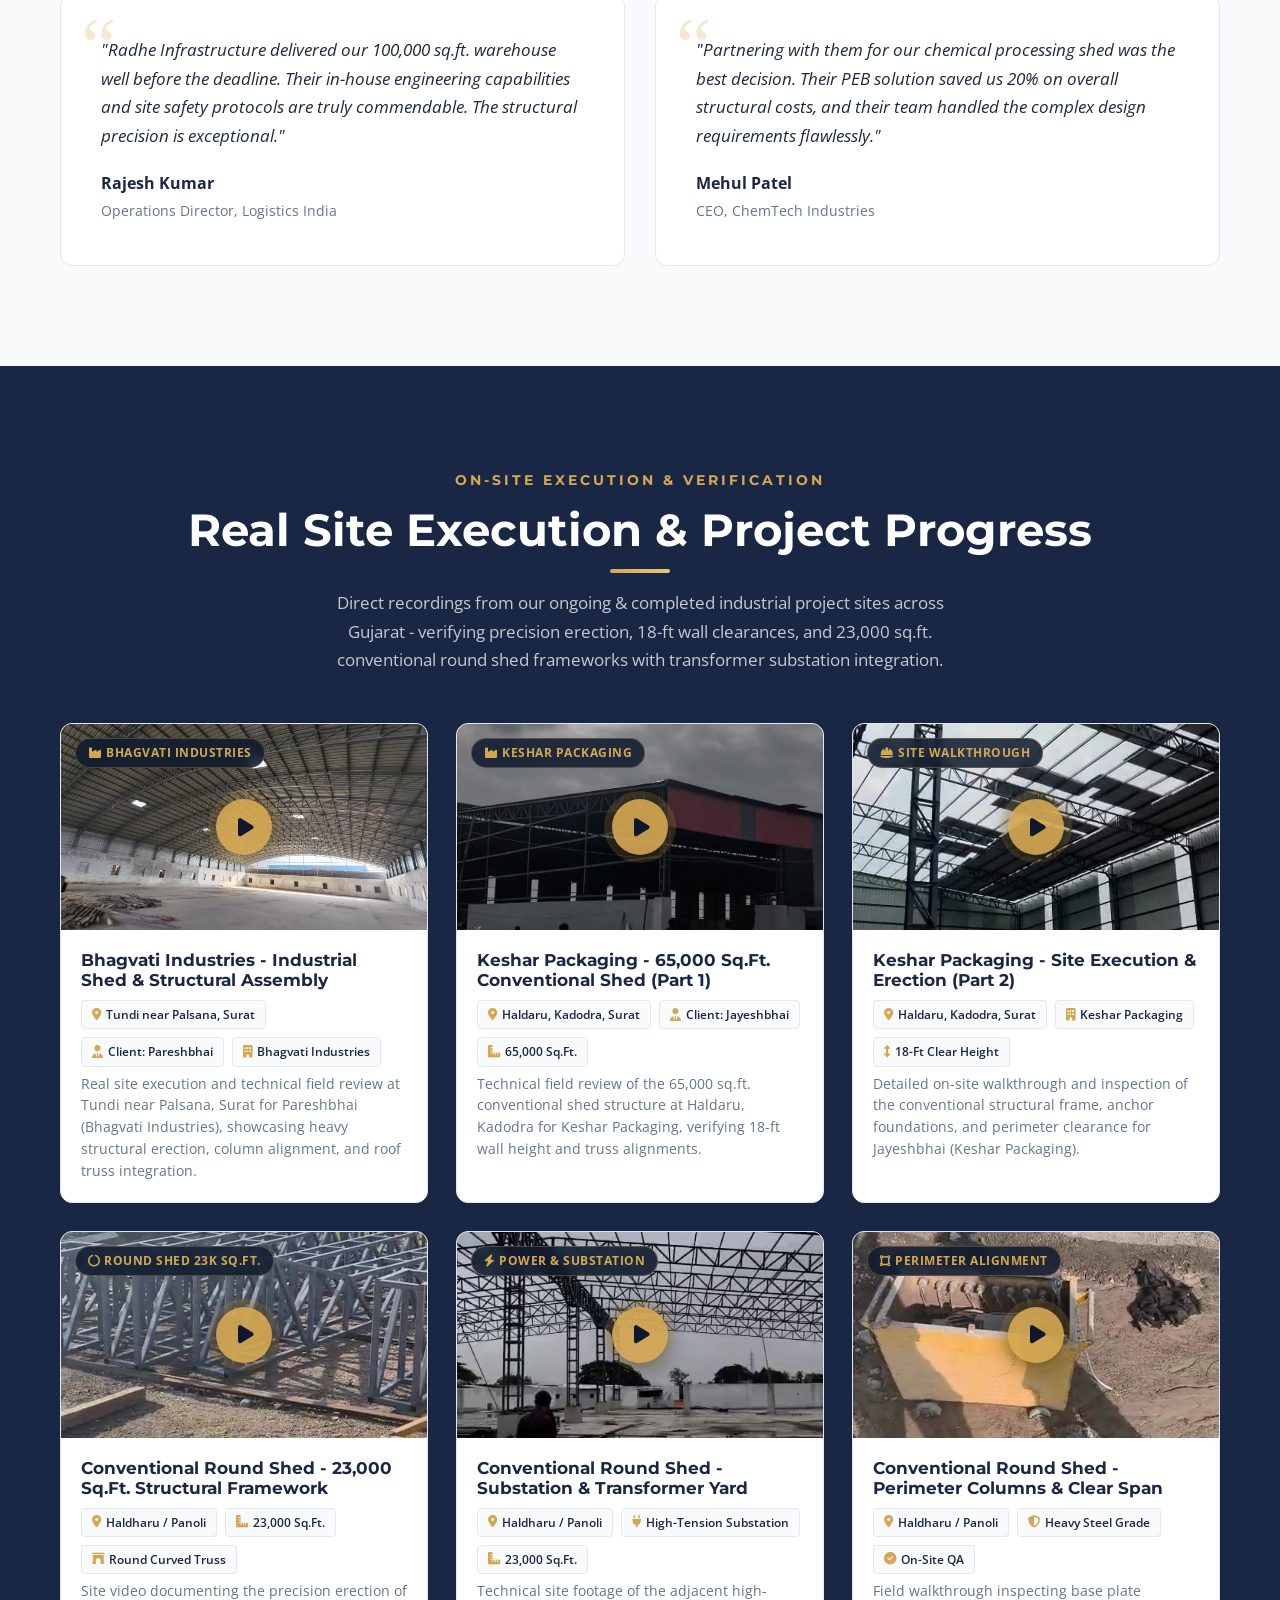
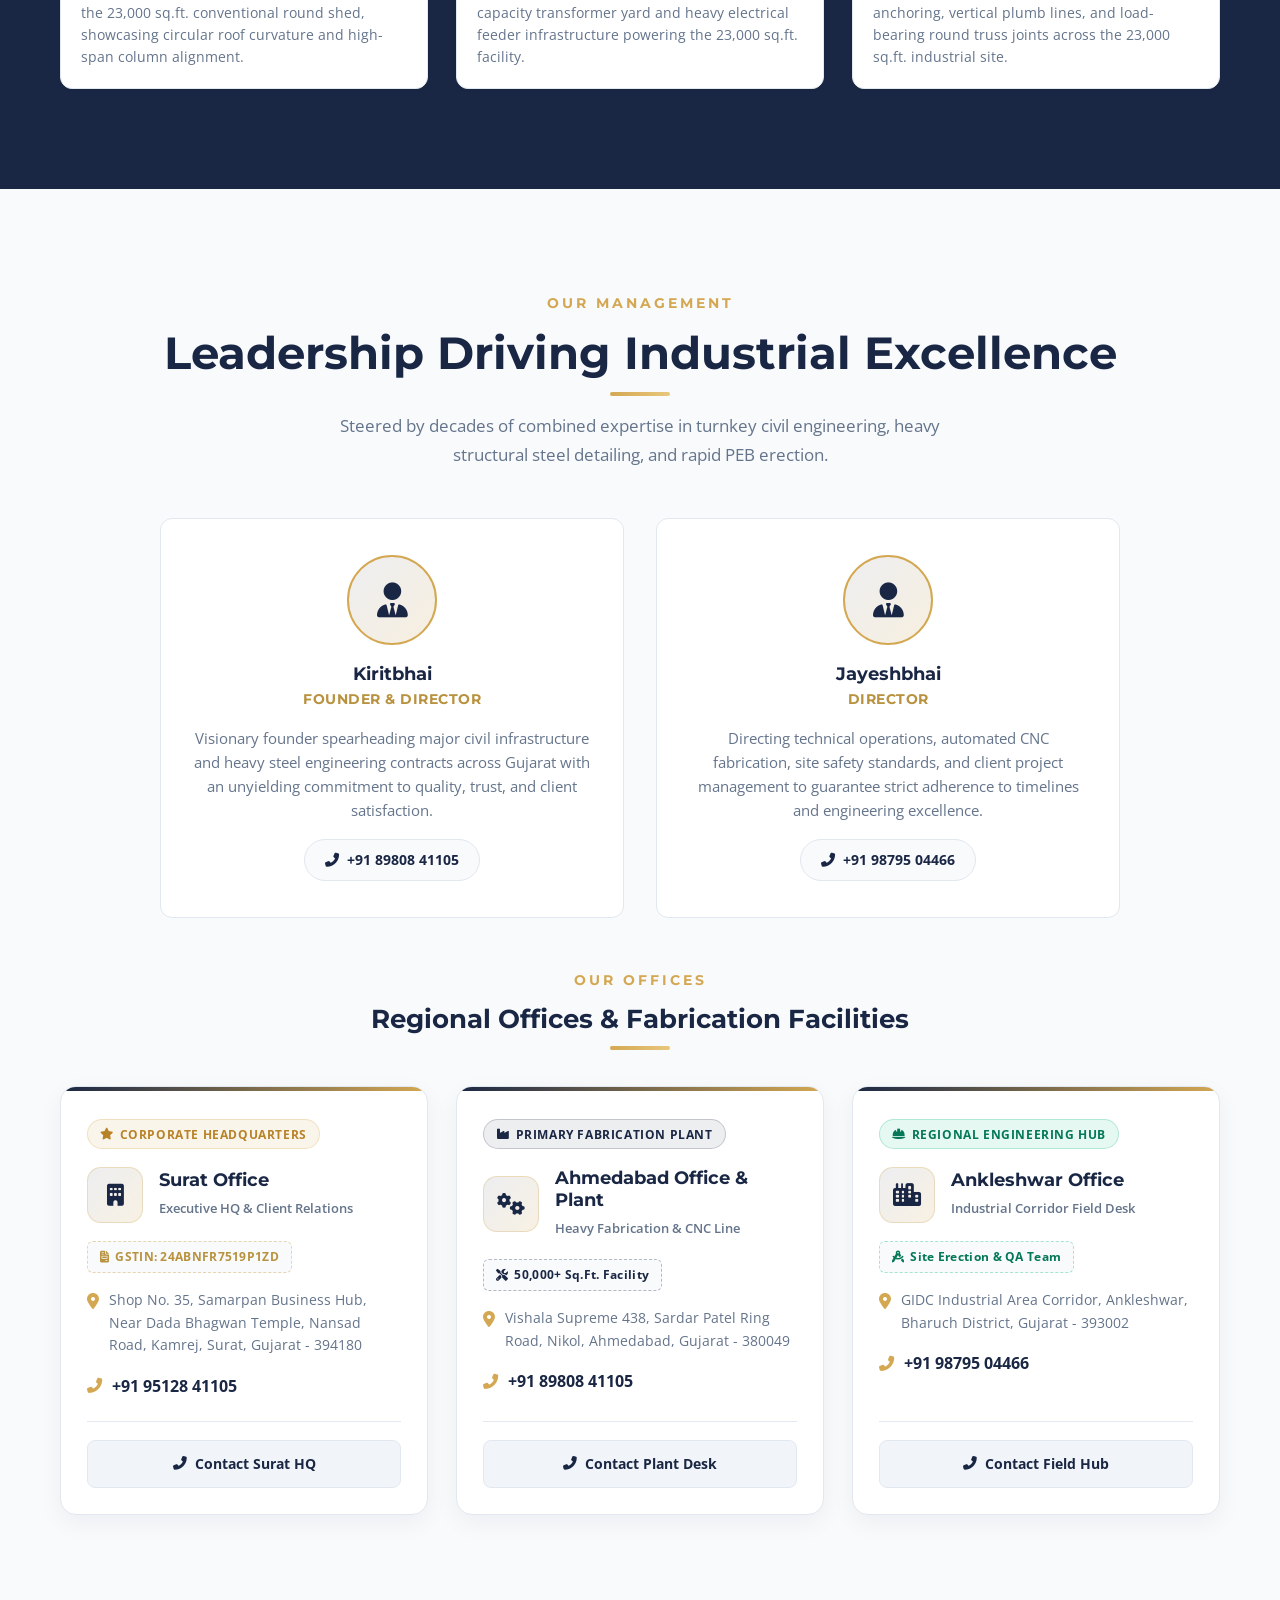
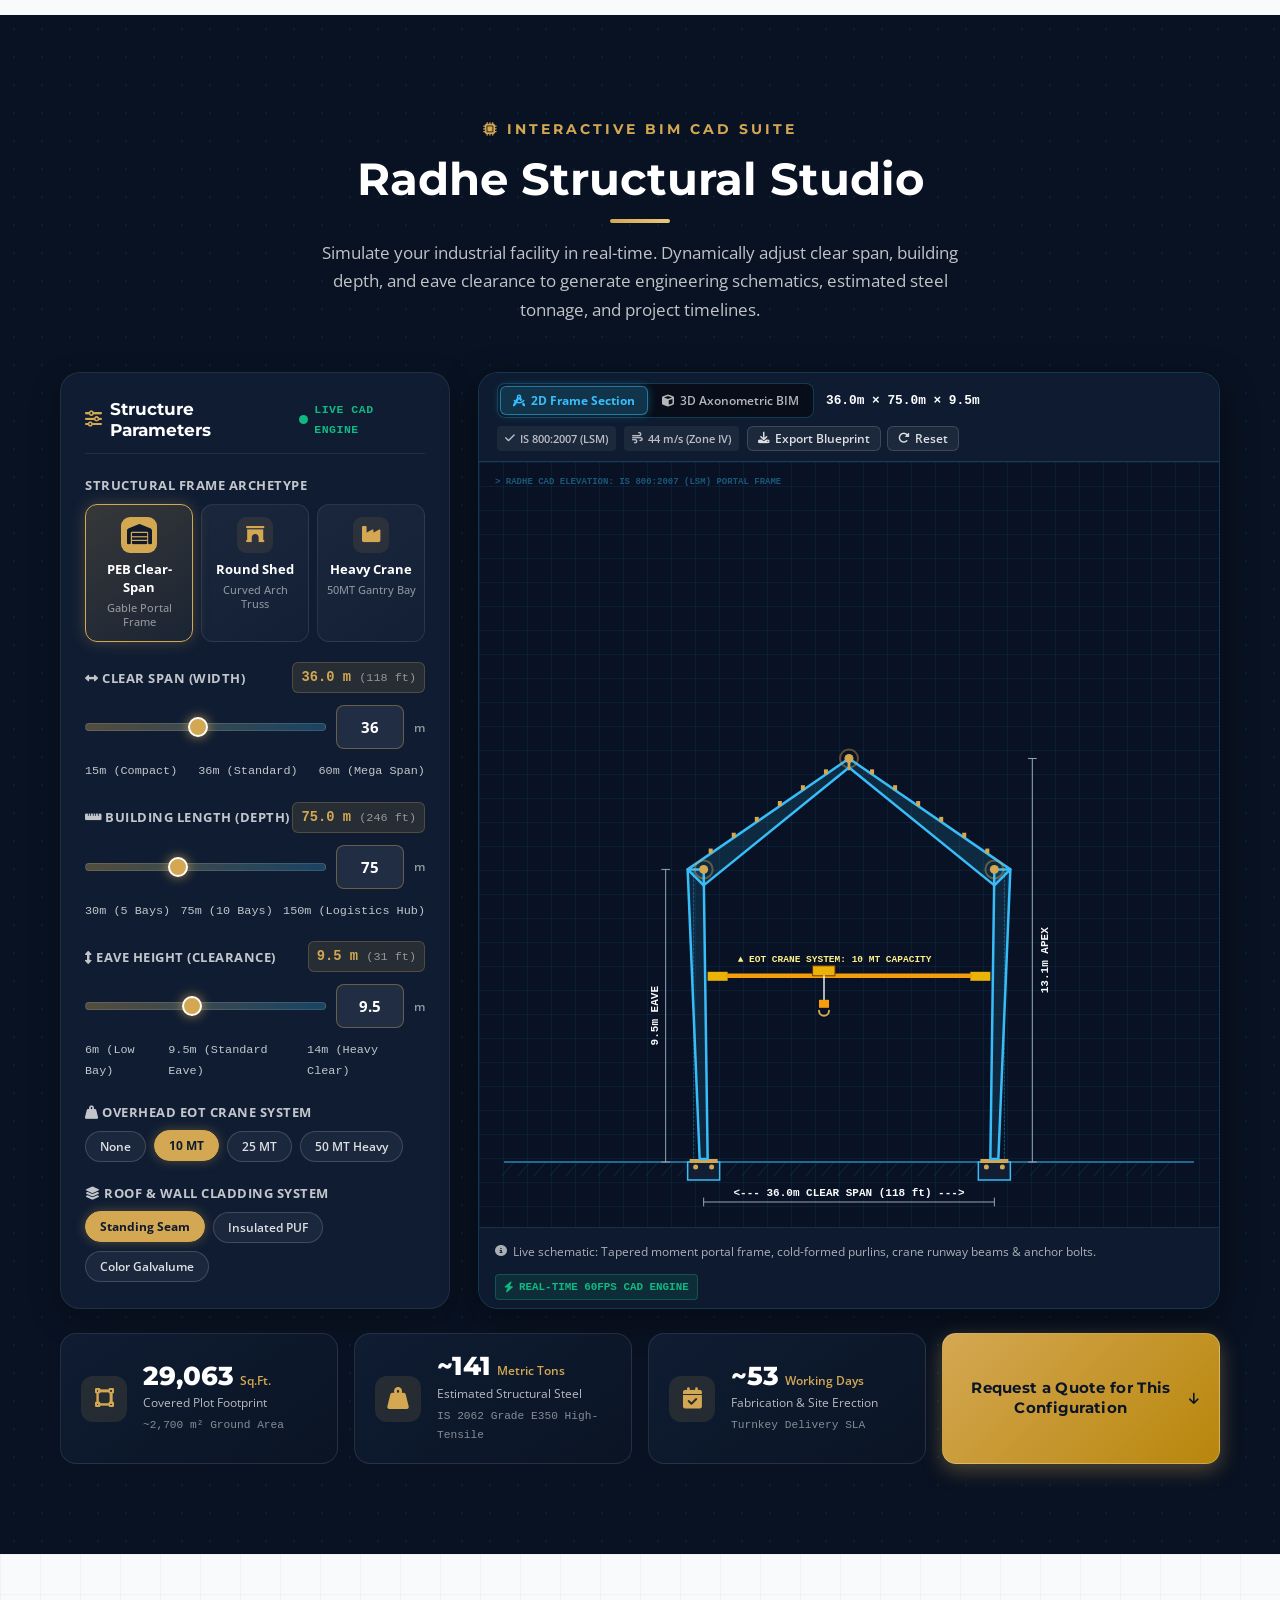
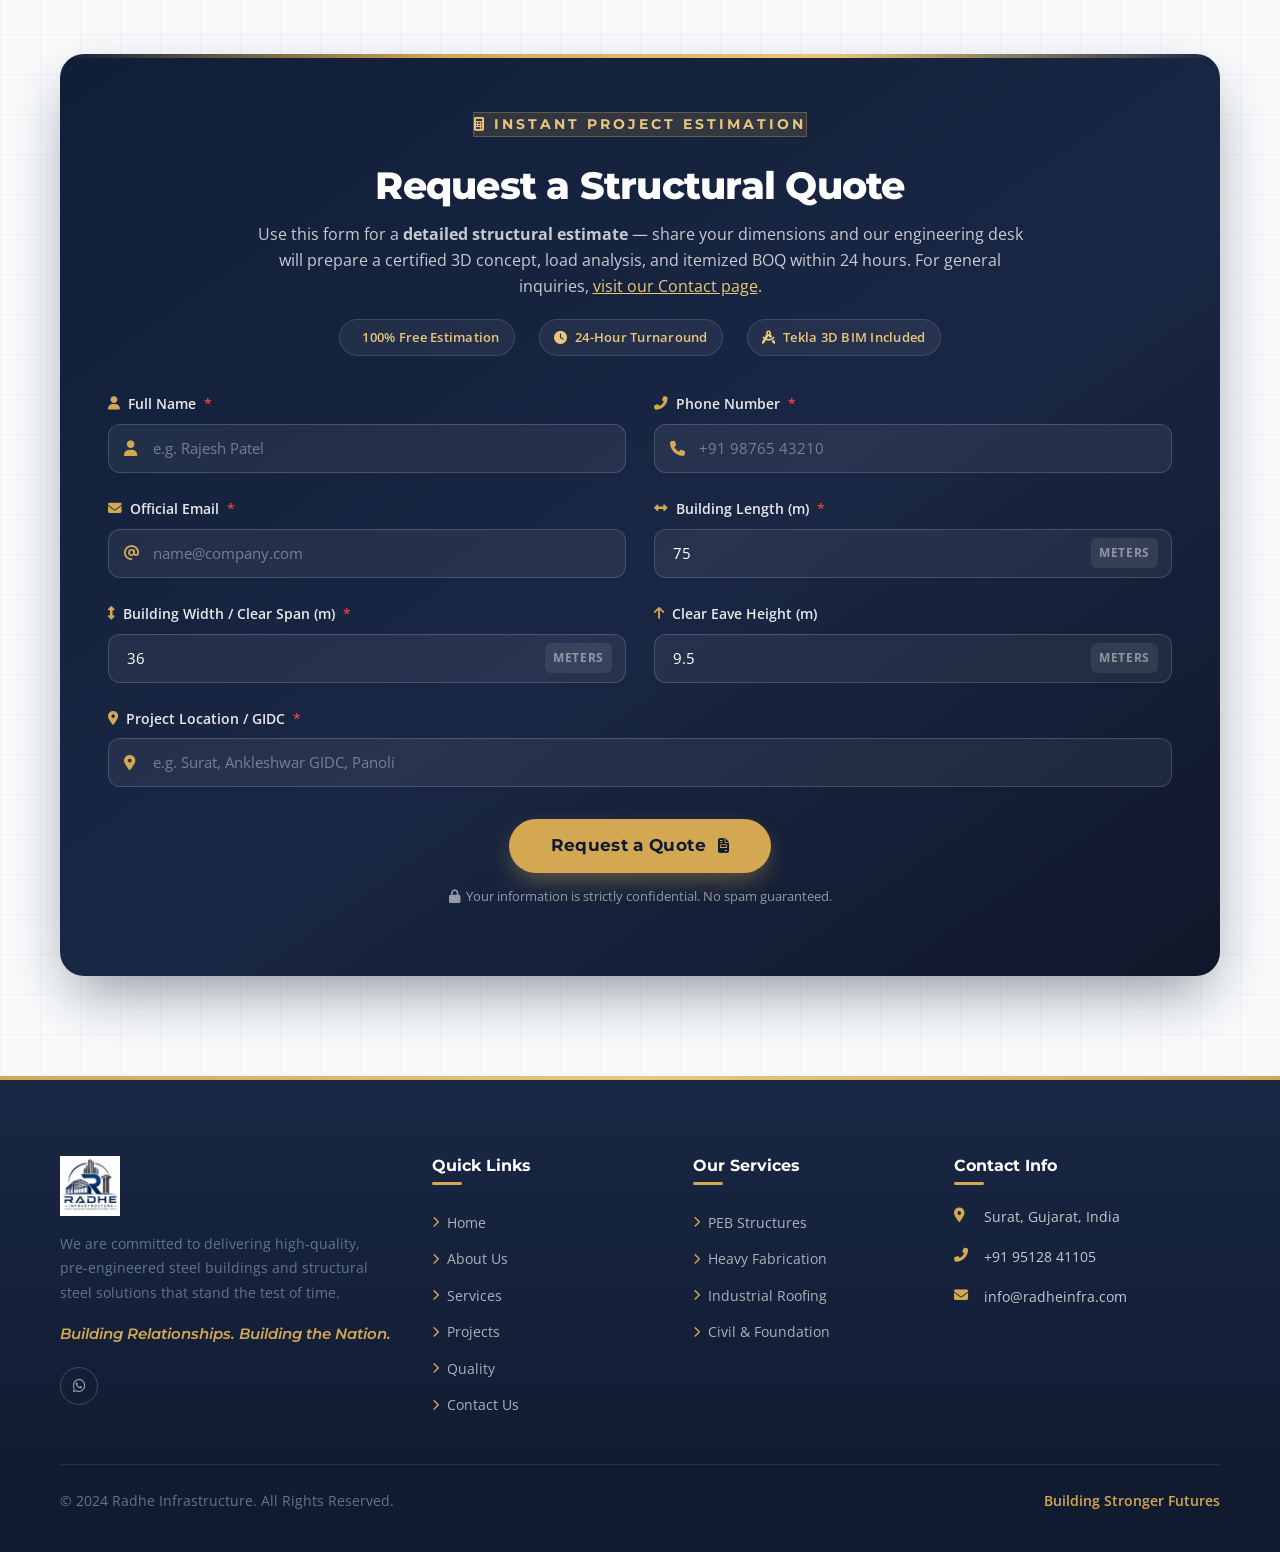
==== commit 1305a47f: "Center studio subtitle; fix Ankleshwar card phone + spec layout" ====
--- a/index.html
+++ b/index.html
@@ -1052,7 +1052,7 @@
             <div class="text-center reveal mb-5">
                 <span class="section-label"><i class="fas fa-microchip"></i> INTERACTIVE BIM CAD SUITE</span>
                 <h2 class="section-title text-white centered">Radhe Structural Studio</h2>
-                <p class="section-subtitle text-light">Simulate your industrial facility in real-time. Dynamically adjust clear span, building depth, and eave clearance to generate engineering schematics, estimated steel tonnage, and project timelines.</p>
+                <p class="section-subtitle text-light centered" style="text-align:center;">Simulate your industrial facility in real-time. Dynamically adjust clear span, building depth, and eave clearance to generate engineering schematics, estimated steel tonnage, and project timelines.</p>
             </div>
 
             <div class="studio-container reveal">
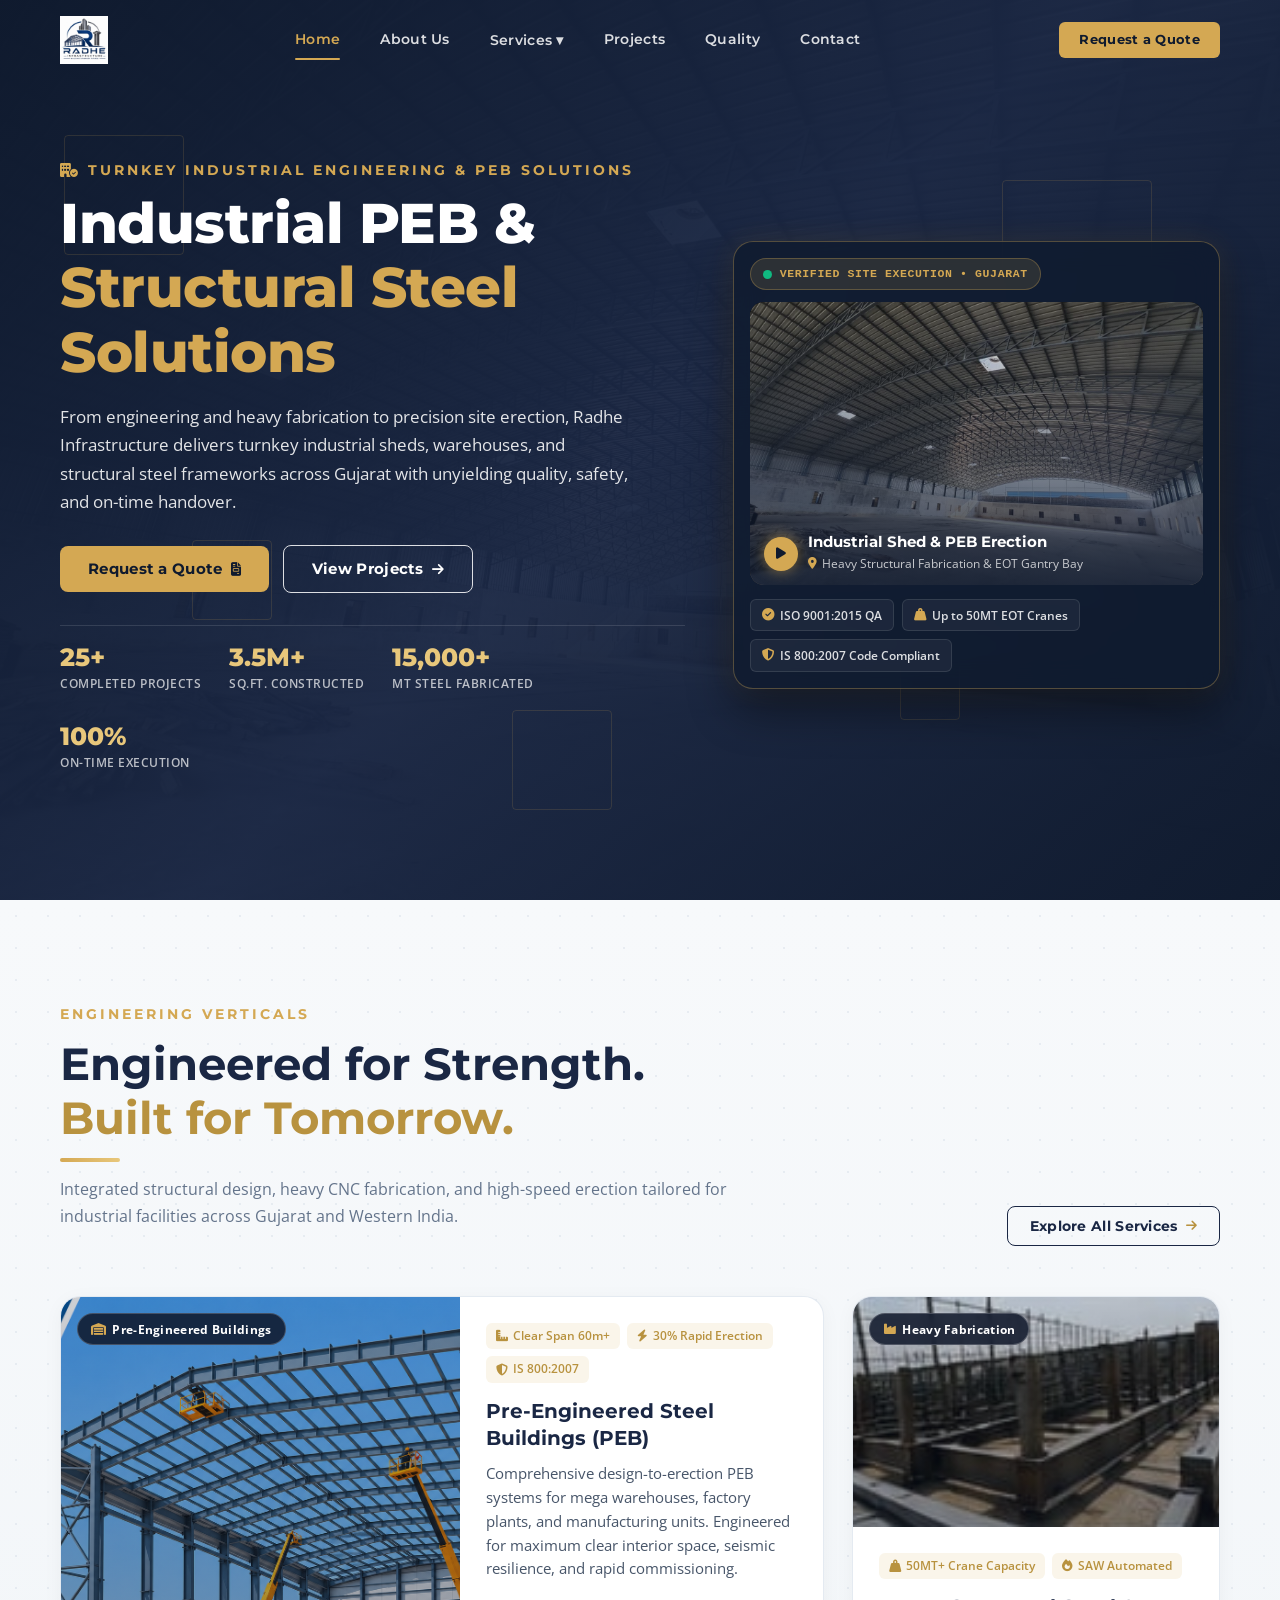
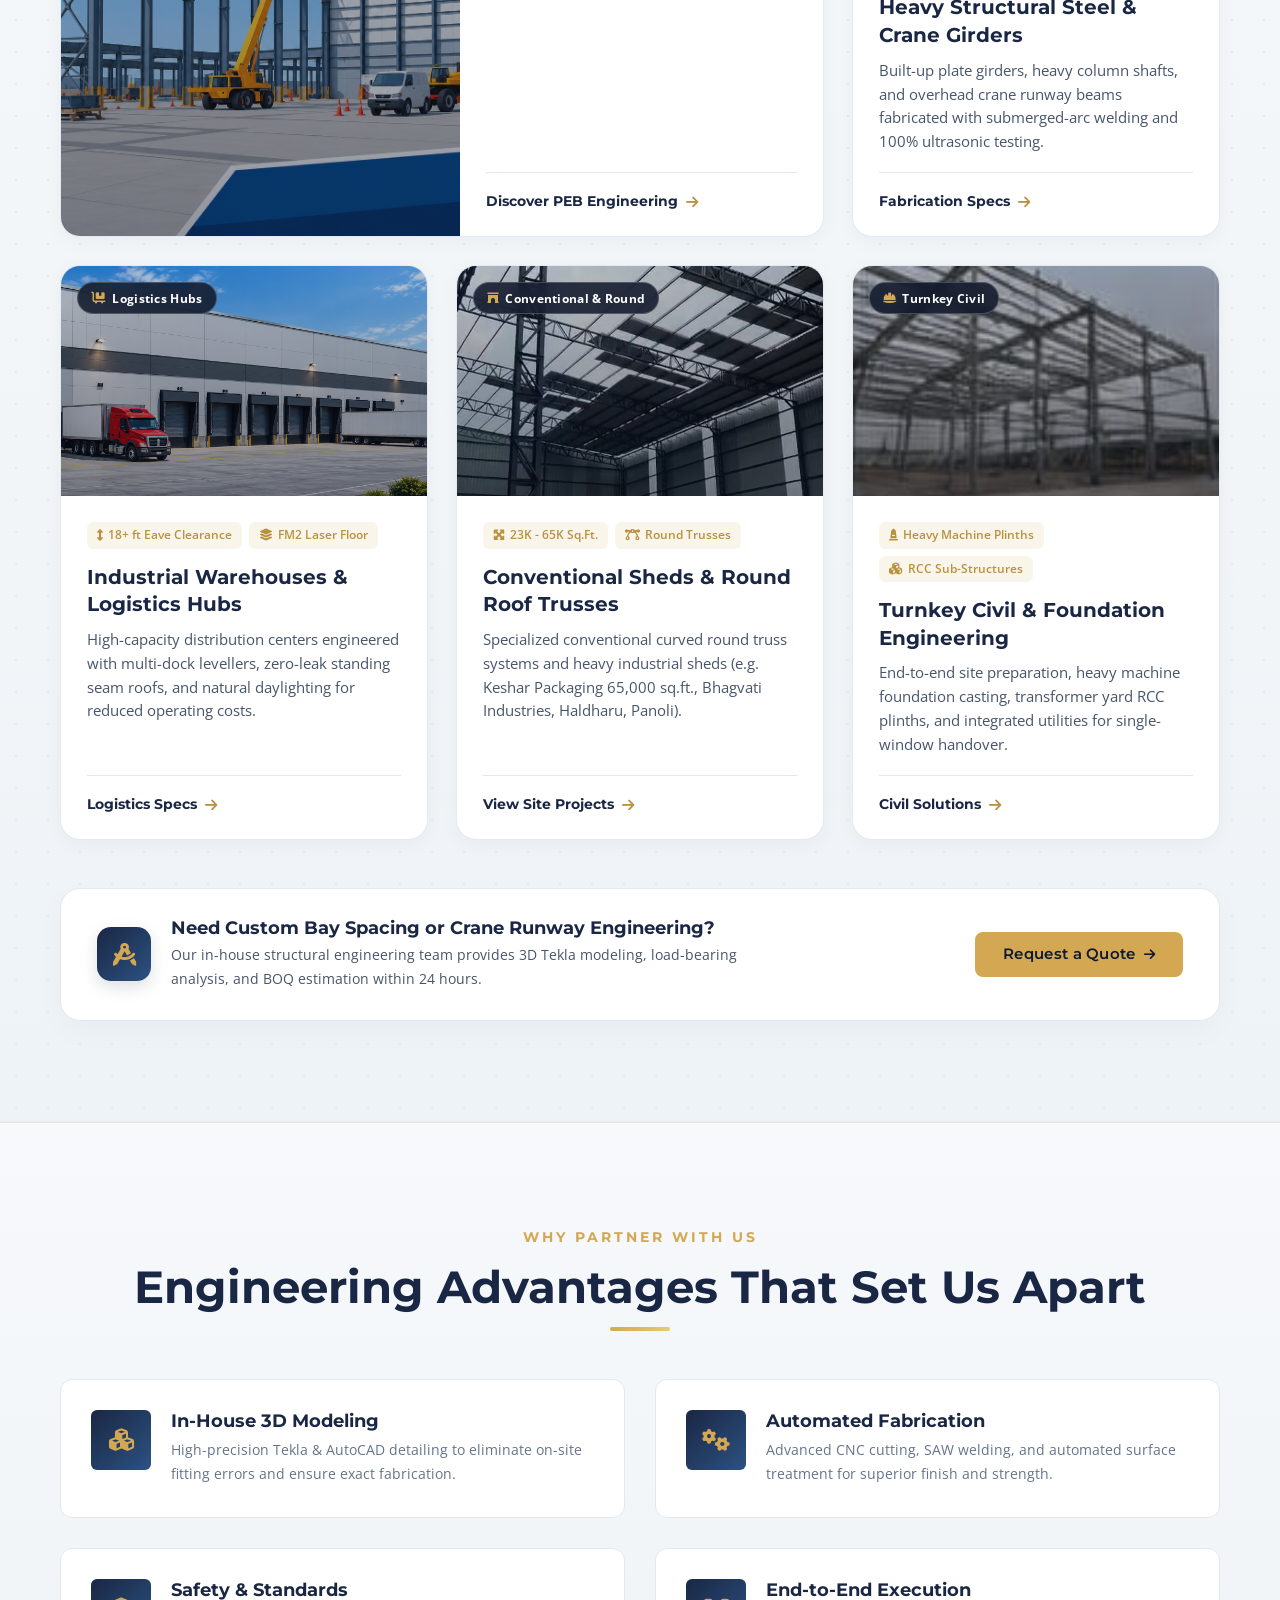
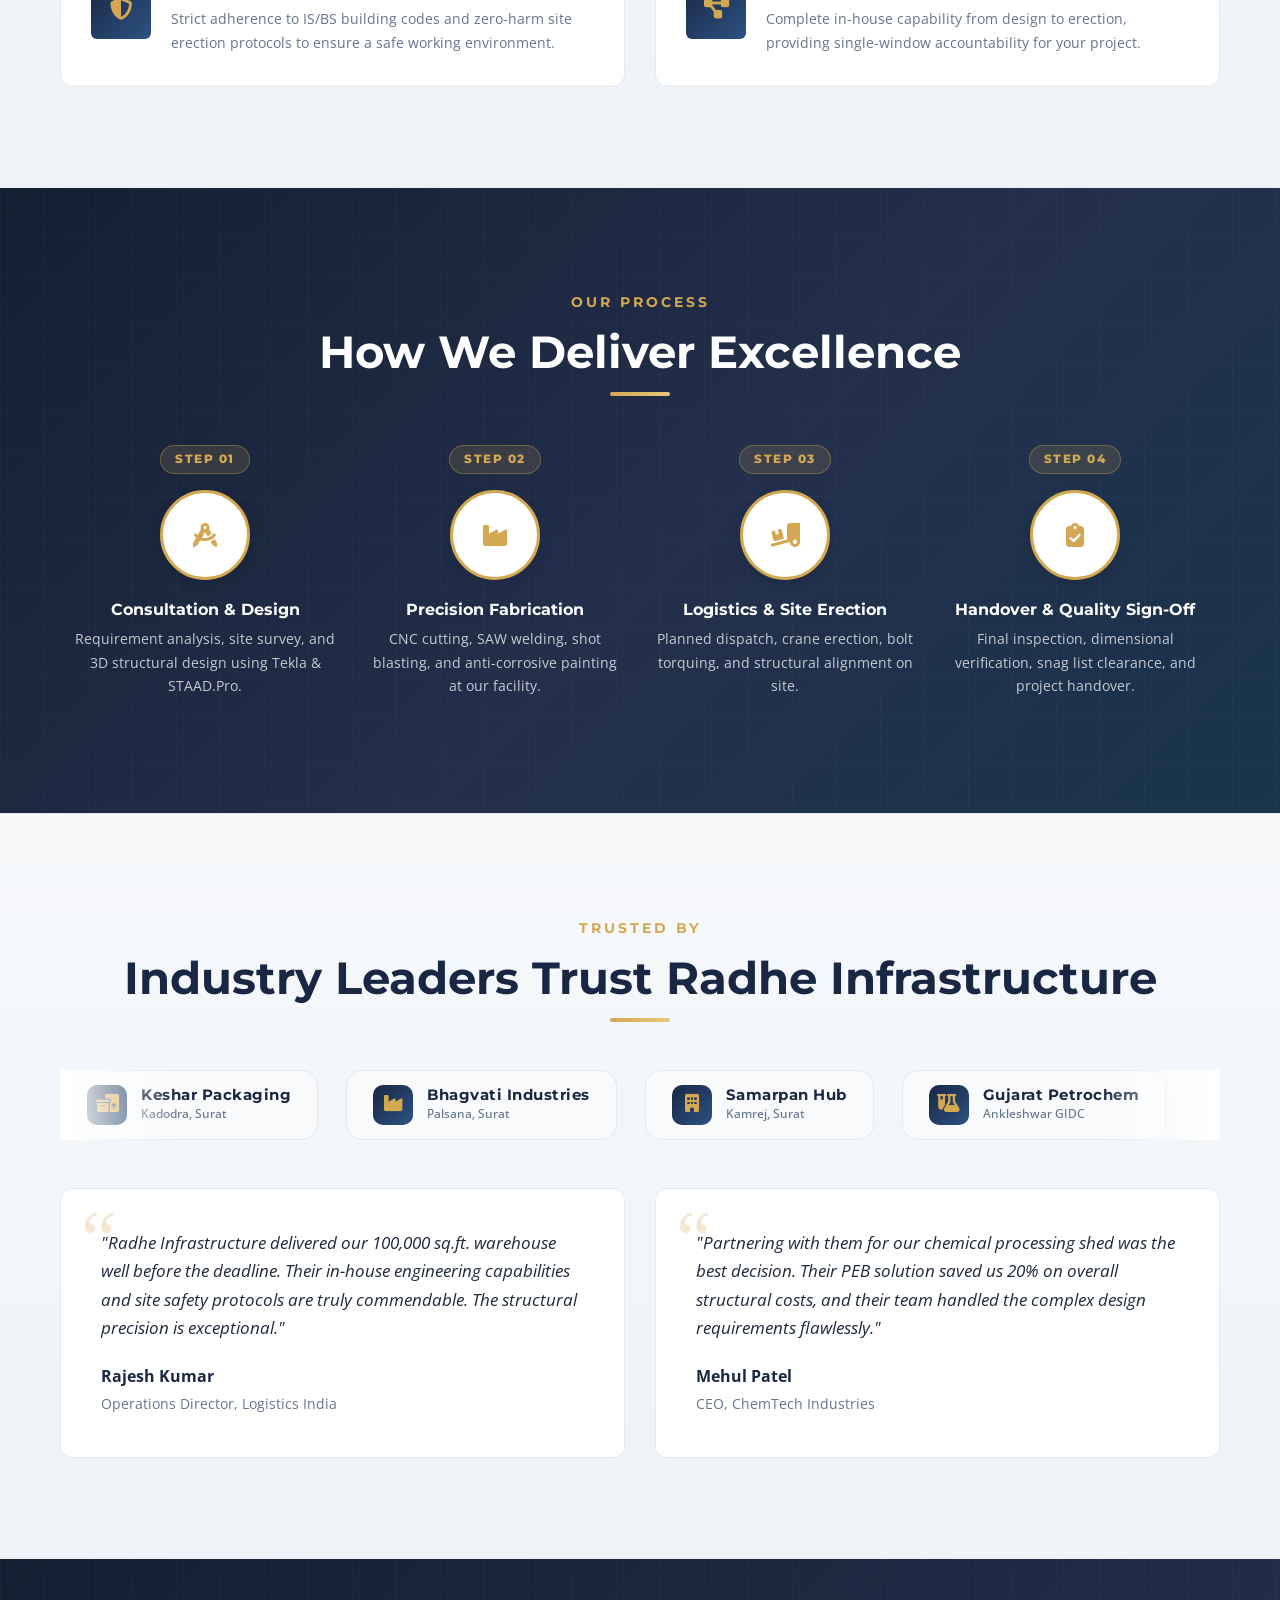
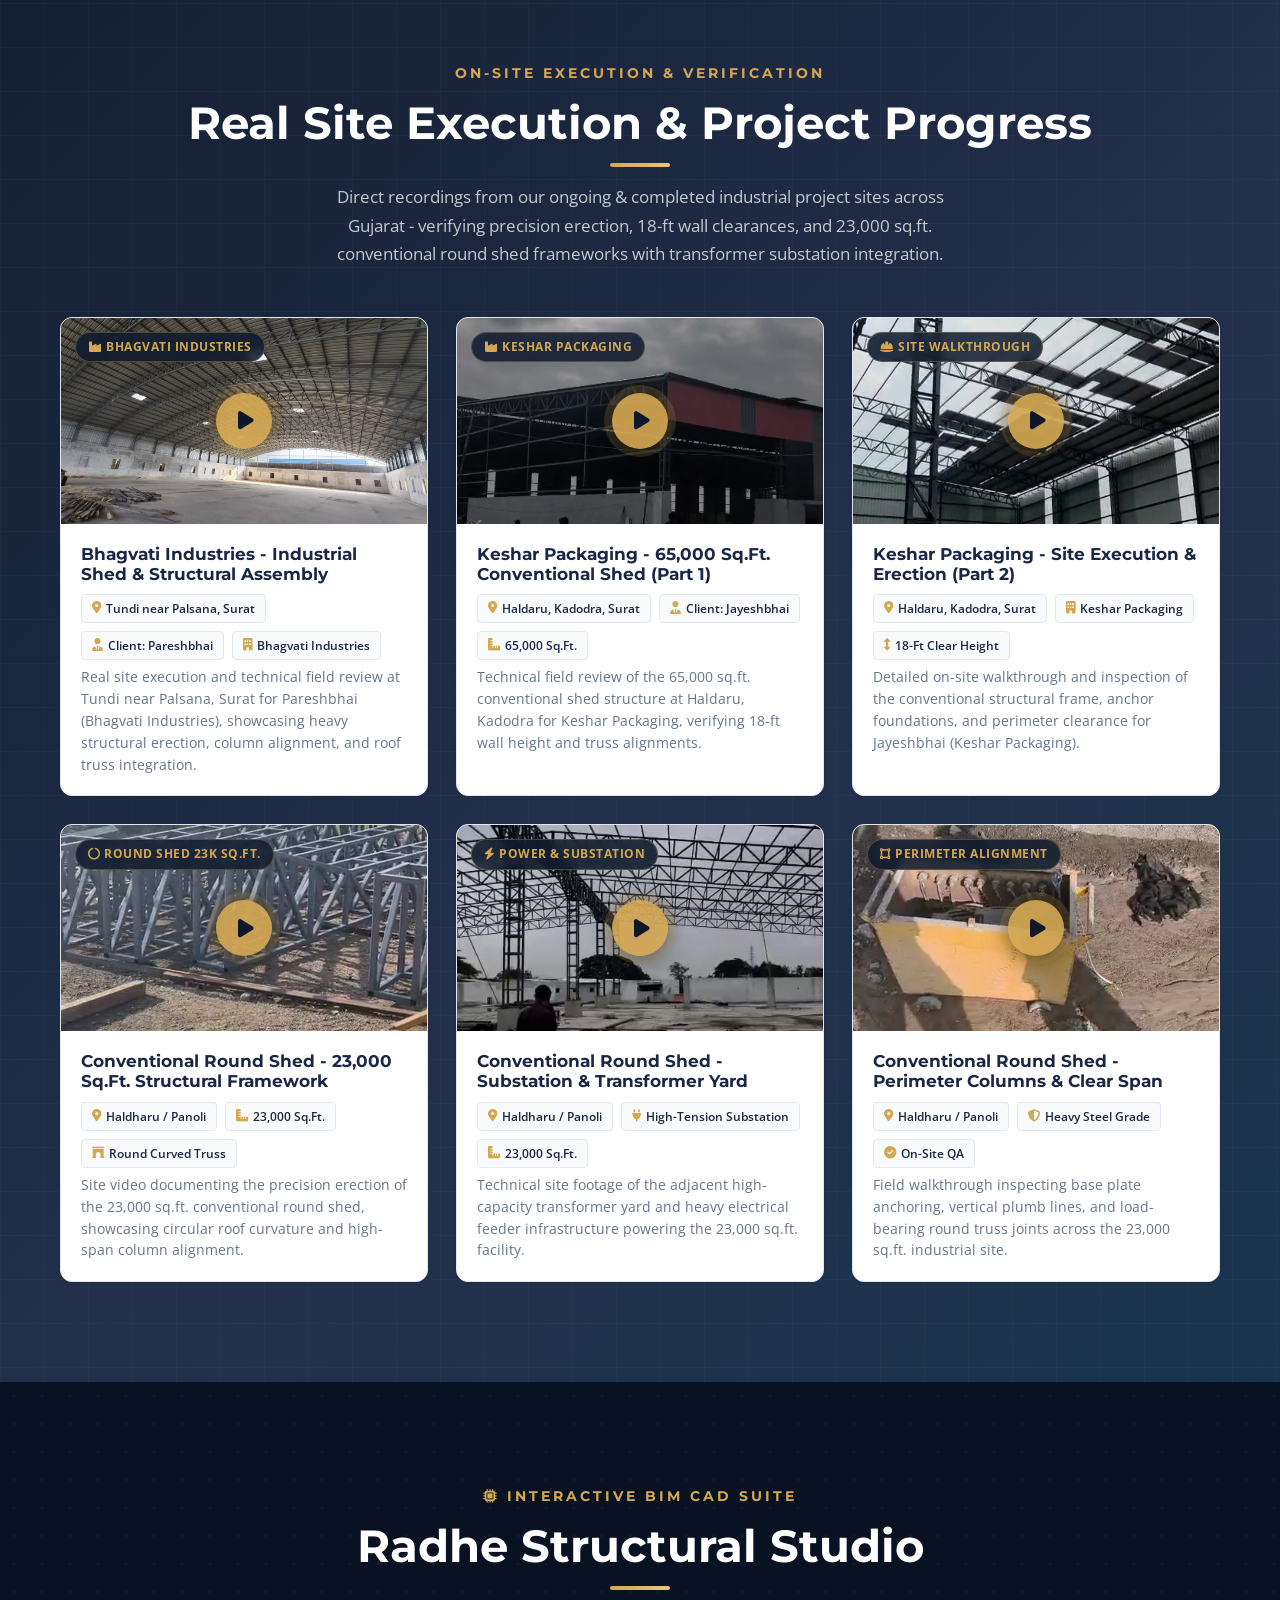
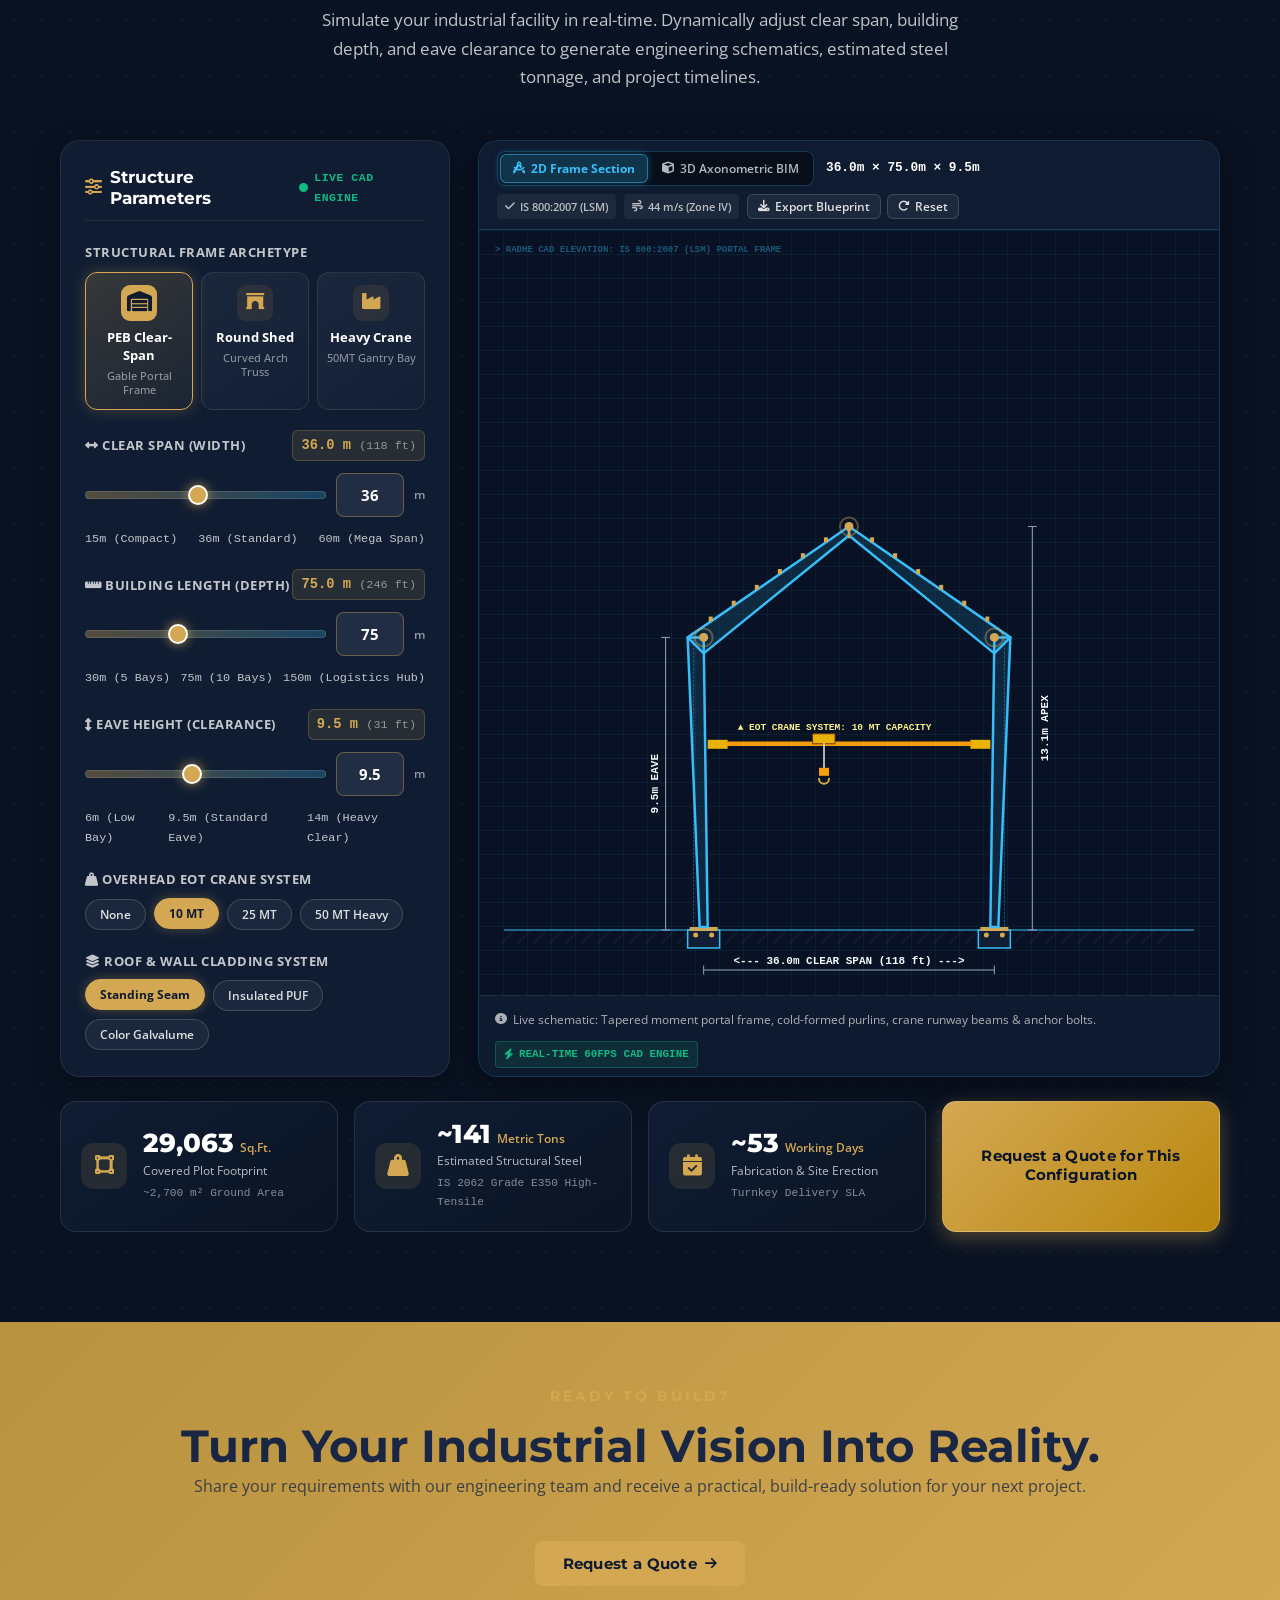
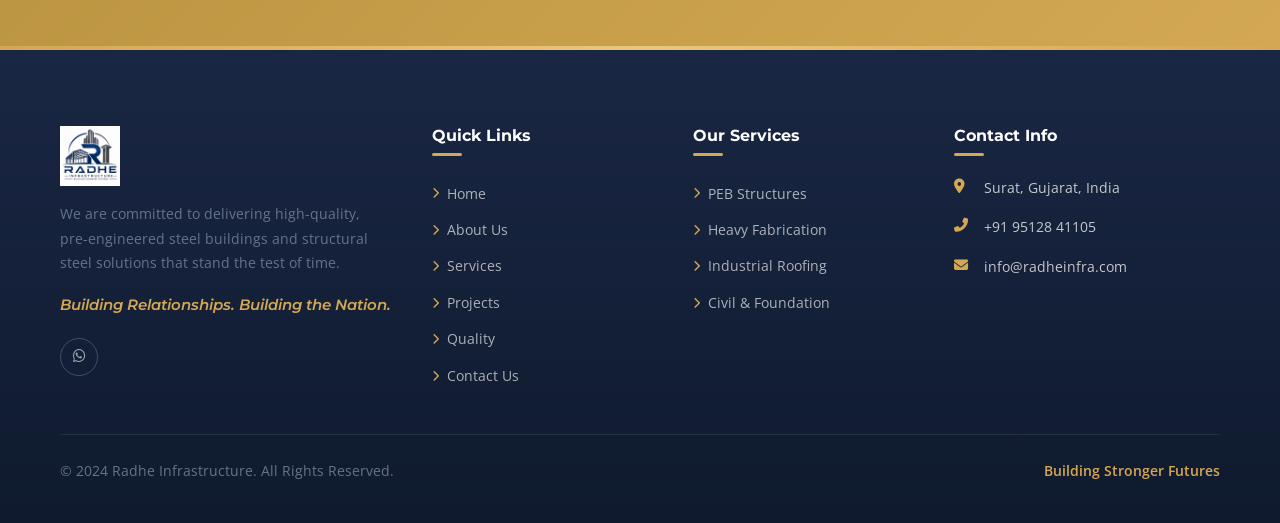
==== commit c85e2881: "feat: refine homepage sections and add CTA" ====
--- a/index.html
+++ b/index.html
@@ -113,175 +113,6 @@
         </div>
     </section>
 
-    <!-- 2. AUDITED ENGINEERING BENCHMARKS & CAPABILITIES -->
-    <section class="industrial-telemetry-section" id="benchmarks">
-        <div class="container">
-            <!-- Engineering Credentials Header -->
-            <div class="telemetry-hud-header reveal">
-                <div class="hud-status-badge">
-                    <span class="hud-status-radar"></span>
-                    <span class="hud-status-text">ENGINEERING, FABRICATION &amp; STRUCTURAL STEEL CAPABILITIES</span>
-                </div>
-                <div class="hud-specs-strip">
-                    <span class="hud-spec-item"><i class="fas fa-industry"></i> IN-HOUSE SAW &amp; CNC FABRICATION</span>
-                    <span class="hud-spec-item"><i class="fas fa-shield-alt"></i> ISO 9001:2015 QUALITY CONTROL</span>
-                    <span class="hud-spec-item"><i class="fas fa-award"></i> TURNKEY PEB &amp; STEEL ERECTION</span>
-                </div>
-            </div>
-
-            <!-- 4-Card Precision Engineering Matrix -->
-            <div class="telemetry-grid">
-                <!-- Card 1: Projects Completed -->
-                <div class="telemetry-card reveal delay-1">
-                    <div class="card-crosshair ch-tl">+</div>
-                    <div class="card-crosshair ch-tr">+</div>
-                    <div class="card-crosshair ch-bl">+</div>
-                    <div class="card-crosshair ch-br">+</div>
-                    <div class="telemetry-card-top">
-                        <span class="card-ref-code">INFRASTRUCTURE PORTFOLIO</span>
-                        <span class="card-chip-tag"><i class="fas fa-cubes"></i> 3.5M+ SQ.FT</span>
-                    </div>
-                    <div class="telemetry-metric-row">
-                        <div class="telemetry-icon-box">
-                            <i class="fas fa-city"></i>
-                        </div>
-                        <div class="telemetry-number-wrap">
-                            <div class="stat-number" data-count="25" data-suffix="+">25+</div>
-                            <div class="stat-title">Completed Projects</div>
-                        </div>
-                    </div>
-                    <div class="telemetry-caliber-wrap">
-                        <div class="caliber-label-row">
-                            <span>Structural Execution Index</span>
-                            <span class="caliber-val">96%</span>
-                        </div>
-                        <div class="caliber-track">
-                            <div class="caliber-fill" data-gauge="96" style="width: 0%;"></div>
-                            <div class="caliber-ticks">
-                                <span></span><span></span><span></span><span></span>
-                            </div>
-                        </div>
-                    </div>
-                    <p class="telemetry-desc">Pre-engineered industrial warehouses, heavy manufacturing units, and turnkey structural steel delivered to client specifications.</p>
-                    <div class="telemetry-footer-badge">
-                        <i class="fas fa-layer-group"></i> 15,000+ MT Steel Fabricated
-                    </div>
-                </div>
-
-                <!-- Card 2: Happy Clients -->
-                <div class="telemetry-card reveal delay-2">
-                    <div class="card-crosshair ch-tl">+</div>
-                    <div class="card-crosshair ch-tr">+</div>
-                    <div class="card-crosshair ch-bl">+</div>
-                    <div class="card-crosshair ch-br">+</div>
-                    <div class="telemetry-card-top">
-                        <span class="card-ref-code">CLIENT PARTNERSHIPS</span>
-                        <span class="card-chip-tag"><i class="fas fa-sync-alt"></i> 98% RETENTION</span>
-                    </div>
-                    <div class="telemetry-metric-row">
-                        <div class="telemetry-icon-box">
-                            <i class="fas fa-handshake"></i>
-                        </div>
-                        <div class="telemetry-number-wrap">
-                            <div class="stat-number" data-count="50" data-suffix="+">50+</div>
-                            <div class="stat-title">Satisfied Clients</div>
-                        </div>
-                    </div>
-                    <div class="telemetry-caliber-wrap">
-                        <div class="caliber-label-row">
-                            <span>Client Trust &amp; Satisfaction</span>
-                            <span class="caliber-val">98%</span>
-                        </div>
-                        <div class="caliber-track">
-                            <div class="caliber-fill" data-gauge="98" style="width: 0%;"></div>
-                            <div class="caliber-ticks">
-                                <span></span><span></span><span></span><span></span>
-                            </div>
-                        </div>
-                    </div>
-                    <p class="telemetry-desc">Trusted manufacturing &amp; infrastructure partner across chemicals, packaging, textiles, and commercial developments in Gujarat.</p>
-                    <div class="telemetry-footer-badge">
-                        <i class="fas fa-award"></i> Repeat Industrial Client Base
-                    </div>
-                </div>
-
-                <!-- Card 3: Skilled Professionals -->
-                <div class="telemetry-card reveal delay-3">
-                    <div class="card-crosshair ch-tl">+</div>
-                    <div class="card-crosshair ch-tr">+</div>
-                    <div class="card-crosshair ch-bl">+</div>
-                    <div class="card-crosshair ch-br">+</div>
-                    <div class="telemetry-card-top">
-                        <span class="card-ref-code">TECHNICAL WORKFORCE</span>
-                        <span class="card-chip-tag"><i class="fas fa-certificate"></i> IS / AWS STANDARDS</span>
-                    </div>
-                    <div class="telemetry-metric-row">
-                        <div class="telemetry-icon-box">
-                            <i class="fas fa-hard-hat"></i>
-                        </div>
-                        <div class="telemetry-number-wrap">
-                            <div class="stat-number" data-count="100" data-suffix="+">100+</div>
-                            <div class="stat-title">Skilled Specialists</div>
-                        </div>
-                    </div>
-                    <div class="telemetry-caliber-wrap">
-                        <div class="caliber-label-row">
-                            <span>Engineering &amp; Site Force</span>
-                            <span class="caliber-val">100%</span>
-                        </div>
-                        <div class="caliber-track">
-                            <div class="caliber-fill" data-gauge="100" style="width: 0%;"></div>
-                            <div class="caliber-ticks">
-                                <span></span><span></span><span></span><span></span>
-                            </div>
-                        </div>
-                    </div>
-                    <p class="telemetry-desc">In-house Tekla structural detailers, certified 6G welders, structural engineers, and dedicated on-site erection supervisors.</p>
-                    <div class="telemetry-footer-badge">
-                        <i class="fas fa-user-shield"></i> Standard On-Site Safety Protocols
-                    </div>
-                </div>
-
-                <!-- Card 4: On-Time Delivery -->
-                <div class="telemetry-card highlight-card reveal delay-4">
-                    <div class="card-crosshair ch-tl">+</div>
-                    <div class="card-crosshair ch-tr">+</div>
-                    <div class="card-crosshair ch-bl">+</div>
-                    <div class="card-crosshair ch-br">+</div>
-                    <div class="telemetry-card-top">
-                        <span class="card-ref-code">TIMELINE EXECUTION</span>
-                        <span class="card-chip-tag highlight"><i class="fas fa-check-double"></i> SCHEDULE ASSURANCE</span>
-                    </div>
-                    <div class="telemetry-metric-row">
-                        <div class="telemetry-icon-box highlight-icon">
-                            <i class="fas fa-tachometer-alt"></i>
-                        </div>
-                        <div class="telemetry-number-wrap">
-                            <div class="stat-number" data-count="100" data-suffix="%">100%</div>
-                            <div class="stat-title">On-Time Delivery</div>
-                        </div>
-                    </div>
-                    <div class="telemetry-caliber-wrap">
-                        <div class="caliber-label-row">
-                            <span>Milestone Schedule Compliance</span>
-                            <span class="caliber-val highlight">100%</span>
-                        </div>
-                        <div class="caliber-track">
-                            <div class="caliber-fill highlight-fill" data-gauge="100" style="width: 0%;"></div>
-                            <div class="caliber-ticks">
-                                <span></span><span></span><span></span><span></span>
-                            </div>
-                        </div>
-                    </div>
-                    <p class="telemetry-desc">Rigorous critical-path project management and synchronized shop fabrication ensure timely handovers without project overruns.</p>
-                    <div class="telemetry-footer-badge highlight-badge">
-                        <i class="fas fa-calendar-check"></i> Critical-Path Project Management
-                    </div>
-                </div>
-            </div>
-        </div>
-    </section>
-
     <!-- 4. CORE ENGINEERING VERTICALS (RADHE BESPOKE INDUSTRIAL SHOWCASE) -->
     <section class="radhe-verticals-section">
         <div class="container">
@@ -509,112 +340,6 @@
                     <div class="step-number"><i class="fas fa-clipboard-check"></i></div>
                     <h4>Handover &amp; Quality Sign-Off</h4>
                     <p>Final inspection, dimensional verification, snag list clearance, and project handover.</p>
-                </div>
-            </div>
-        </div>
-    </section>
-
-    <!-- 7. FEATURED PROJECTS -->
-    <section class="section">
-        <div class="container">
-            <div class="text-center reveal mb-5">
-                <span class="section-label">OUR PROJECTS</span>
-                <h2 class="section-title centered">A Glimpse of Our Work</h2>
-                <p class="section-subtitle centered">A selection from our completed industrial portfolio across Gujarat.</p>
-            </div>
-            <div class="projects-grid">
-                <div class="project-card reveal delay-1">
-                    <div class="project-img">
-                        <img src="assets/bhagvati-industries-tundi-surat.jpg" alt="Bhagvati Industries Industrial Shed Tundi Palsana Surat" loading="lazy" width="600" height="400">
-                        <div class="project-img-overlay"><span>Industrial Shed</span></div>
-                    </div>
-                    <div class="project-info">
-                        <h3>Bhagvati Industries - Industrial Shed</h3>
-                        <div class="project-meta">
-                            <span><i class="fas fa-map-marker-alt"></i> Tundi near Palsana, Surat</span>
-                            <span><i class="fas fa-user-tie"></i> Client: Pareshbhai</span>
-                            <span><i class="fas fa-check-circle"></i> Status: Completed</span>
-                        </div>
-                        <div class="project-trust-scope">
-                            <strong><i class="fas fa-tools"></i> Scope:</strong> Structural Design + Shop Fabrication + On-Site Erection
-                        </div>
-                        <p class="project-scope">Heavy-duty industrial structural framework with high-span arched trusses and natural day-lighting skylights.</p>
-                    </div>
-                </div>
-                <div class="project-card reveal delay-2">
-                    <div class="project-img">
-                        <img src="assets/keshar-packaging-walkthrough-frame.jpg" alt="Keshar Packaging Industrial Shed Haldaru Kadodra Surat" loading="lazy" width="600" height="400">
-                        <div class="project-img-overlay"><span>Conventional Shed</span></div>
-                    </div>
-                    <div class="project-info">
-                        <h3>Keshar Packaging - 65,000 Sq.Ft. Conventional Shed</h3>
-                        <div class="project-meta">
-                            <span><i class="fas fa-map-marker-alt"></i> Haldaru, Kadodra, Surat</span>
-                            <span><i class="fas fa-ruler-combined"></i> 65,000 Sq.Ft.</span>
-                            <span><i class="fas fa-check-circle"></i> Status: Completed</span>
-                        </div>
-                        <div class="project-trust-scope">
-                            <strong><i class="fas fa-tools"></i> Scope:</strong> Foundation Anchor Alignment + Structural Fabrication + Erection
-                        </div>
-                        <p class="project-scope">65,000 sq.ft. conventional structural shed featuring high clear-span trusses, 18-foot wall height, and daylight skylights.</p>
-                    </div>
-                </div>
-                <div class="project-card reveal delay-3">
-                    <div class="project-img">
-                        <img src="assets/photo-heavy-fabrication-ahmedabad.jpg" alt="Heavy Steel Plant Structure Ahmedabad" loading="lazy" width="600" height="400">
-                        <div class="project-img-overlay"><span>Heavy Fabrication</span></div>
-                    </div>
-                    <div class="project-info">
-                        <h3>Heavy Industrial Plant &amp; Crane Girders</h3>
-                        <div class="project-meta">
-                            <span><i class="fas fa-map-marker-alt"></i> Ahmedabad, Gujarat</span>
-                            <span><i class="fas fa-weight-hanging"></i> 1,200 MT</span>
-                            <span><i class="fas fa-check-circle"></i> Status: Completed</span>
-                        </div>
-                        <div class="project-trust-scope">
-                            <strong><i class="fas fa-tools"></i> Scope:</strong> Heavy Built-up Girders + 50MT Crane Beam Erection
-                        </div>
-                        <p class="project-scope">Precision built-up plate girders and heavy crane runway beams supporting up to 50MT loads.</p>
-                    </div>
-                </div>
-            </div>
-            <div class="text-center mt-5 reveal">
-                <a href="projects.html" class="btn btn-dark btn-lg">View All Projects <i class="fas fa-arrow-right"></i></a>
-            </div>
-        </div>
-    </section>
-
-    <!-- 7.5. ENGINEERING & QUALITY CONTROL COMPLIANCE -->
-    <section class="section section-dark" style="padding: 50px 0; border-top: 1px solid rgba(255,255,255,0.08); border-bottom: 1px solid rgba(255,255,255,0.08);">
-        <div class="container">
-            <div class="standards-trust-grid">
-                <div class="standards-item reveal delay-1">
-                    <div class="standards-icon"><i class="fas fa-award"></i></div>
-                    <div class="standards-text">
-                        <h4>ISO 9001:2015 Certified</h4>
-                        <p>Certified Quality Management System covering pre-engineered steel design, in-shop fabrication, and site erection.</p>
-                    </div>
-                </div>
-                <div class="standards-item reveal delay-2">
-                    <div class="standards-icon"><i class="fas fa-drafting-compass"></i></div>
-                    <div class="standards-text">
-                        <h4>IS 800:2007 Code Compliant</h4>
-                        <p>Limit-state structural engineering design ensuring wind load, seismic stability, and defection limit compliance.</p>
-                    </div>
-                </div>
-                <div class="standards-item reveal delay-3">
-                    <div class="standards-icon"><i class="fas fa-shield-alt"></i></div>
-                    <div class="standards-text">
-                        <h4>IS 2062 Grade Structural Steel</h4>
-                        <p>Only prime, mill-certified steel plates and sections with verified ultrasonic NDT testing on primary load welds.</p>
-                    </div>
-                </div>
-                <div class="standards-item reveal delay-4">
-                    <div class="standards-icon"><i class="fas fa-hard-hat"></i></div>
-                    <div class="standards-text">
-                        <h4>Zero-Harm Safety Protocol</h4>
-                        <p>Full PPE compliance, engineered crane rigging, and certified site erection supervisors across every project.</p>
-                    </div>
                 </div>
             </div>
         </div>
@@ -908,143 +633,6 @@
             </div>
         </div>
     </section>
-
-    <!-- 10. CORPORATE LEADERSHIP & MANAGEMENT -->
-    <section class="section section-gray">
-        <div class="container">
-            <div class="text-center reveal mb-5">
-                <span class="section-label">OUR MANAGEMENT</span>
-                <h2 class="section-title centered">Leadership Driving Industrial Excellence</h2>
-                <p class="section-subtitle centered">Steered by decades of combined expertise in turnkey civil engineering, heavy structural steel detailing, and rapid PEB erection.</p>
-            </div>
-            
-            <div class="management-grid">
-                <div class="management-card reveal delay-1">
-                    <div class="management-avatar">
-                        <i class="fas fa-user-tie"></i>
-                    </div>
-                    <h4>Kiritbhai</h4>
-                    <span class="management-role">Founder &amp; Director</span>
-                    <p>Visionary founder spearheading major civil infrastructure and heavy steel engineering contracts across Gujarat with an unyielding commitment to quality, trust, and client satisfaction.</p>
-                    <a href="tel:+918980841105" class="direct-call"><i class="fas fa-phone-alt"></i> +91 89808 41105</a>
-                </div>
-
-                <div class="management-card reveal delay-2">
-                    <div class="management-avatar">
-                        <i class="fas fa-user-tie"></i>
-                    </div>
-                    <h4>Jayeshbhai</h4>
-                    <span class="management-role">Director</span>
-                    <p>Directing technical operations, automated CNC fabrication, site safety standards, and client project management to guarantee strict adherence to timelines and engineering excellence.</p>
-                    <a href="tel:+919879504466" class="direct-call"><i class="fas fa-phone-alt"></i> +91 98795 04466</a>
-                </div>
-            </div>
-
-            <!-- Strategic Regional Offices Grid -->
-            <div class="text-center reveal mt-5 mb-4">
-                <span class="section-label">OUR OFFICES</span>
-                <h3 class="section-title centered" style="font-size:1.6rem;">Regional Offices &amp; Fabrication Facilities</h3>
-            </div>
-            <div class="offices-grid">
-                <!-- Surat HQ -->
-                <div class="office-card reveal delay-1">
-                    <div>
-                        <span class="office-badge"><i class="fas fa-star"></i> Corporate Headquarters</span>
-                        <div class="office-header-group">
-                            <div class="office-icon-pod">
-                                <i class="fas fa-building"></i>
-                            </div>
-                            <div class="office-header-text">
-                                <h4>Surat Office</h4>
-                                <span>Executive HQ &amp; Client Relations</span>
-                            </div>
-                        </div>
-                        <div class="office-meta-tag">
-                            <i class="fas fa-file-invoice"></i> GSTIN: 24ABNFR7519P1ZD
-                        </div>
-                        <div class="office-body-details">
-                            <div class="office-address">
-                                <i class="fas fa-map-marker-alt"></i>
-                                <span>Shop No. 35, Samarpan Business Hub, Near Dada Bhagwan Temple, Nansad Road, Kamrej, Surat, Gujarat - 394180</span>
-                            </div>
-                            <div class="office-phone-row">
-                                <i class="fas fa-phone-alt"></i>
-                                <a href="tel:+919512841105">+91 95128 41105</a>
-                            </div>
-                        </div>
-                    </div>
-                    <div class="office-card-footer">
-                        <a href="tel:+919512841105" class="office-btn"><i class="fas fa-phone-alt"></i> Contact Surat HQ</a>
-                    </div>
-                </div>
-
-                <!-- Ahmedabad Plant -->
-                <div class="office-card reveal delay-2">
-                    <div>
-                        <span class="office-badge" style="background: rgba(26,39,68,0.08); color: var(--primary); border-color: rgba(26,39,68,0.2);"><i class="fas fa-industry"></i> Primary Fabrication Plant</span>
-                        <div class="office-header-group">
-                            <div class="office-icon-pod">
-                                <i class="fas fa-cogs"></i>
-                            </div>
-                            <div class="office-header-text">
-                                <h4>Ahmedabad Office &amp; Plant</h4>
-                                <span>Heavy Fabrication &amp; CNC Line</span>
-                            </div>
-                        </div>
-                        <div class="office-meta-tag" style="border-color: rgba(26,39,68,0.3); color: var(--primary);">
-                            <i class="fas fa-tools"></i> 50,000+ Sq.Ft. Facility
-                        </div>
-                        <div class="office-body-details">
-                            <div class="office-address">
-                                <i class="fas fa-map-marker-alt"></i>
-                                <span>Vishala Supreme 438, Sardar Patel Ring Road, Nikol, Ahmedabad, Gujarat - 380049</span>
-                            </div>
-                            <div class="office-phone-row">
-                                <i class="fas fa-phone-alt"></i>
-                                <a href="tel:+918980841105">+91 89808 41105</a>
-                            </div>
-                        </div>
-                    </div>
-                    <div class="office-card-footer">
-                        <a href="tel:+918980841105" class="office-btn"><i class="fas fa-phone-alt"></i> Contact Plant Desk</a>
-                    </div>
-                </div>
-
-                <!-- Ankleshwar Hub -->
-                <div class="office-card reveal delay-3">
-                    <div>
-                        <span class="office-badge" style="background: rgba(16,185,129,0.1); color: #047857; border-color: rgba(16,185,129,0.25);"><i class="fas fa-hard-hat"></i> Regional Engineering Hub</span>
-                        <div class="office-header-group">
-                            <div class="office-icon-pod">
-                                <i class="fas fa-city"></i>
-                            </div>
-                            <div class="office-header-text">
-                                <h4>Ankleshwar Office</h4>
-                                <span>Industrial Corridor Field Desk</span>
-                            </div>
-                        </div>
-                        <div class="office-meta-tag" style="border-color: rgba(16,185,129,0.35); color: #047857;">
-                            <i class="fas fa-drafting-compass"></i> Site Erection &amp; QA Team
-                        </div>
-                        <div class="office-body-details">
-                            <div class="office-address">
-                                <i class="fas fa-map-marker-alt"></i>
-                                <span>GIDC Industrial Area Corridor, Ankleshwar, Bharuch District, Gujarat - 393002</span>
-                            </div>
-                            <div class="office-phone-row">
-                                <i class="fas fa-phone-alt"></i>
-                                <a href="tel:+919879504466">+91 98795 04466</a>
-                            </div>
-                        </div>
-                    </div>
-                    <div class="office-card-footer">
-                        <a href="tel:+919879504466" class="office-btn"><i class="fas fa-phone-alt"></i> Contact Field Hub</a>
-                    </div>
-                </div>
-            </div>
-        </div>
-    </section>
-
 
     <!-- 12. RADHE STRUCTURAL STUDIO: INTERACTIVE PEB & INDUSTRIAL SHED SIMULATOR -->
     <section class="section section-dark structural-studio-section" id="studio">
@@ -1252,7 +840,6 @@
                     <div class="metric-card metric-action-card">
                         <button type="button" class="btn btn-accent btn-block" id="btnApplySpecs">
                             <span>Request a Quote for This Configuration</span>
-                            <i class="fas fa-arrow-down"></i>
                         </button>
                     </div>
                 </div>
@@ -1260,105 +847,13 @@
         </div>
     </section>
 
-    <!-- 13. BOTTOM LEAD CAPTURE (INSTANT BOQ ESTIMATION) -->
-    <section class="section section-gray blueprint-bg" id="quoteSection">
-        <div class="container">
-            <div class="quick-quote reveal" id="quickQuoteCard">
-                <div class="quick-quote-header text-center">
-                    <span class="section-label" style="background: rgba(212, 168, 83, 0.15); border: 1px solid rgba(212, 168, 83, 0.3); color: var(--accent-light);"><i class="fas fa-calculator"></i> INSTANT PROJECT ESTIMATION</span>
-                    <h2>Request a Structural Quote</h2>
-                    <p class="quick-quote-subtitle">Use this form for a <strong>detailed structural estimate</strong> — share your dimensions and our engineering desk will prepare a certified 3D concept, load analysis, and itemized BOQ within 24 hours. For general inquiries, <a href="contact.html" style="color:var(--accent-light);text-decoration:underline;">visit our Contact page</a>.</p>
-                    <div class="quick-quote-trust-badges">
-                        <span><i class="fas fa-check-shield"></i> 100% Free Estimation</span>
-                        <span><i class="fas fa-clock"></i> 24-Hour Turnaround</span>
-                        <span><i class="fas fa-drafting-compass"></i> Tekla 3D BIM Included</span>
-                    </div>
-                </div>
-
-                <div class="configured-specs-alert" id="configuredSpecsAlert" style="display:none;">
-                    <i class="fas fa-check-circle"></i>
-                    <span><strong>Pre-filled from Structural Studio:</strong> <span id="configuredSpecsSummary">36m × 75m PEB | Est. 141 MT Steel</span></span>
-                </div>
-
-                <form data-validate="true" id="quoteForm" class="quick-quote-form" action="https://formspree.io/f/mqaeekzz" method="POST">
-                    <input type="hidden" id="quoteNotes" name="quoteNotes" value="Standard Inquiry from Homepage">
-                    <input type="hidden" name="_subject" value="New Structural Quote Request - Radhe Infrastructure">
-                    
-                    <div class="quick-quote-grid">
-                        <!-- Full Name -->
-                        <div class="quick-form-field">
-                            <label class="quick-form-label" for="quoteName"><i class="fas fa-user"></i> Full Name <span style="color:#ef4444;">*</span></label>
-                            <div class="input-icon-wrap">
-                                <i class="fas fa-user field-icon"></i>
-                                <input type="text" id="quoteName" name="fullName" class="form-input with-icon" placeholder="e.g. Rajesh Patel" required>
-                            </div>
-                        </div>
-
-                        <!-- Phone -->
-                        <div class="quick-form-field">
-                            <label class="quick-form-label" for="quotePhone"><i class="fas fa-phone-alt"></i> Phone Number <span style="color:#ef4444;">*</span></label>
-                            <div class="input-icon-wrap">
-                                <i class="fas fa-phone field-icon"></i>
-                                <input type="tel" id="quotePhone" name="phoneNumber" class="form-input with-icon" placeholder="+91 98765 43210" required pattern="[0-9+ -]{10,15}">
-                            </div>
-                        </div>
-
-                        <!-- Email -->
-                        <div class="quick-form-field">
-                            <label class="quick-form-label" for="quoteEmail"><i class="fas fa-envelope"></i> Official Email <span style="color:#ef4444;">*</span></label>
-                            <div class="input-icon-wrap">
-                                <i class="fas fa-at field-icon"></i>
-                                <input type="email" id="quoteEmail" name="emailAddress" class="form-input with-icon" placeholder="name@company.com" required>
-                            </div>
-                        </div>
-
-                        <!-- Length -->
-                        <div class="quick-form-field">
-                            <label class="quick-form-label" for="quoteLength"><i class="fas fa-arrows-alt-h"></i> Building Length (m) <span style="color:#ef4444;">*</span></label>
-                            <div class="input-with-unit">
-                                <input type="number" id="quoteLength" name="buildingLength" class="form-input" placeholder="e.g. 75" value="75" required min="10" max="500">
-                                <span class="input-unit">Meters</span>
-                            </div>
-                        </div>
-
-                        <!-- Width -->
-                        <div class="quick-form-field">
-                            <label class="quick-form-label" for="quoteWidth"><i class="fas fa-arrows-alt-v"></i> Building Width / Clear Span (m) <span style="color:#ef4444;">*</span></label>
-                            <div class="input-with-unit">
-                                <input type="number" id="quoteWidth" name="buildingWidth" class="form-input" placeholder="e.g. 36" value="36" required min="10" max="150">
-                                <span class="input-unit">Meters</span>
-                            </div>
-                        </div>
-
-                        <!-- Height -->
-                        <div class="quick-form-field">
-                            <label class="quick-form-label" for="quoteHeight"><i class="fas fa-arrow-up"></i> Clear Eave Height (m)</label>
-                            <div class="input-with-unit">
-                                <input type="number" id="quoteHeight" name="eaveHeight" step="0.5" class="form-input" placeholder="e.g. 9.5" value="9.5" min="4" max="30">
-                                <span class="input-unit">Meters</span>
-                            </div>
-                        </div>
-
-                        <!-- Location -->
-                        <div class="quick-form-field full" style="grid-column: 1 / -1;">
-                            <label class="quick-form-label" for="quoteLocation"><i class="fas fa-map-marker-alt"></i> Project Location / GIDC <span style="color:#ef4444;">*</span></label>
-                            <div class="input-icon-wrap">
-                                <i class="fas fa-location-dot field-icon"></i>
-                                <input type="text" id="quoteLocation" name="projectLocation" class="form-input with-icon" placeholder="e.g. Surat, Ankleshwar GIDC, Panoli" required>
-                            </div>
-                        </div>
-                    </div>
-
-                    <div class="quick-quote-submit-bar text-center">
-                        <button type="submit" class="btn btn-accent btn-lg quick-submit-btn">
-                            <span>Request a Quote</span>
-                            <i class="fas fa-file-invoice"></i>
-                        </button>
-                        <p class="quick-privacy-note"><i class="fas fa-lock"></i> Your information is strictly confidential. No spam guaranteed.</p>
-                        <div class="form-status-container" style="width:100%; max-width:650px; margin:0 auto;"></div>
-                    </div>
-                </form>
-            </div>
+    <!-- CTA BANNER -->
+    <section class="cta-banner reveal">
+        <div class="container cta-content text-center">
+            <span class="section-label">READY TO BUILD?</span>
+            <h2>Turn Your Industrial Vision Into Reality.</h2>
+            <p>Share your requirements with our engineering team and receive a practical, build-ready solution for your next project.</p>
+            <a href="contact.html" class="btn btn-accent btn-lg mt-3">Request a Quote <i class="fas fa-arrow-right"></i></a>
         </div>
     </section>
 
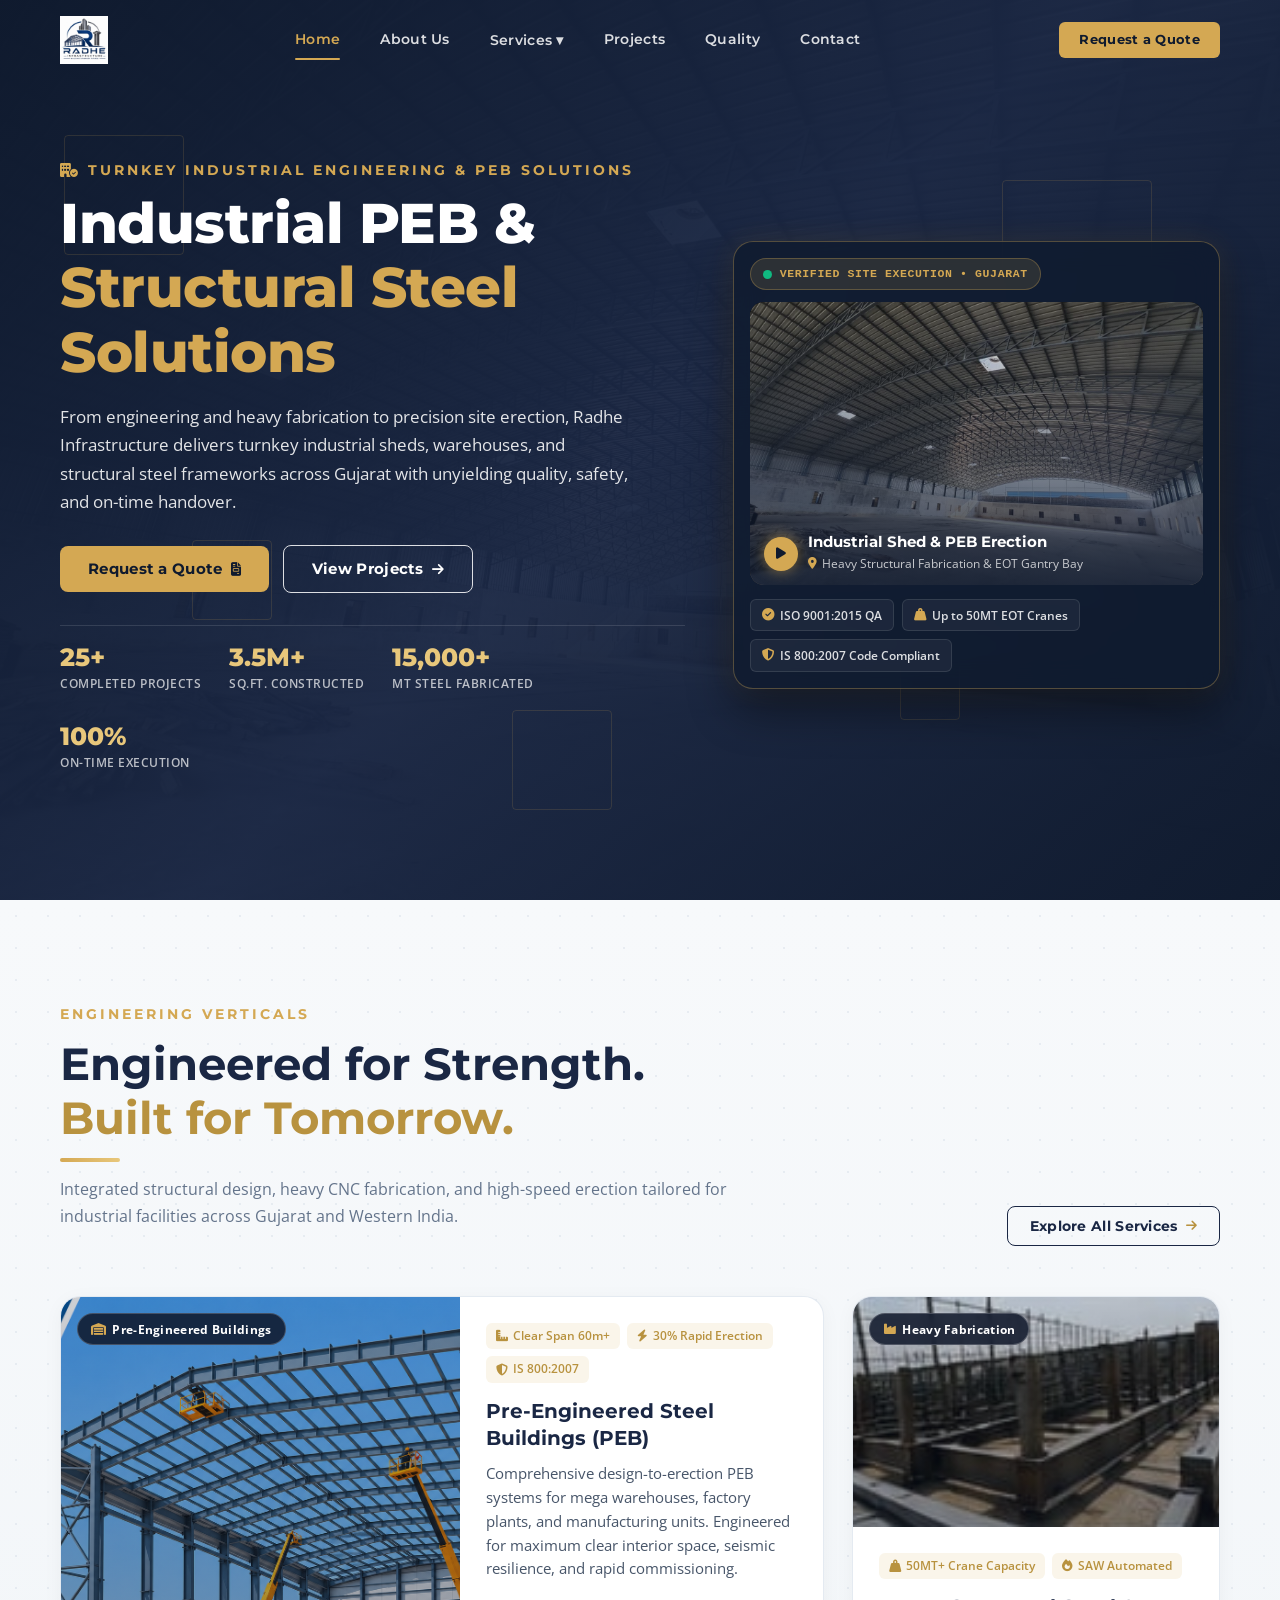
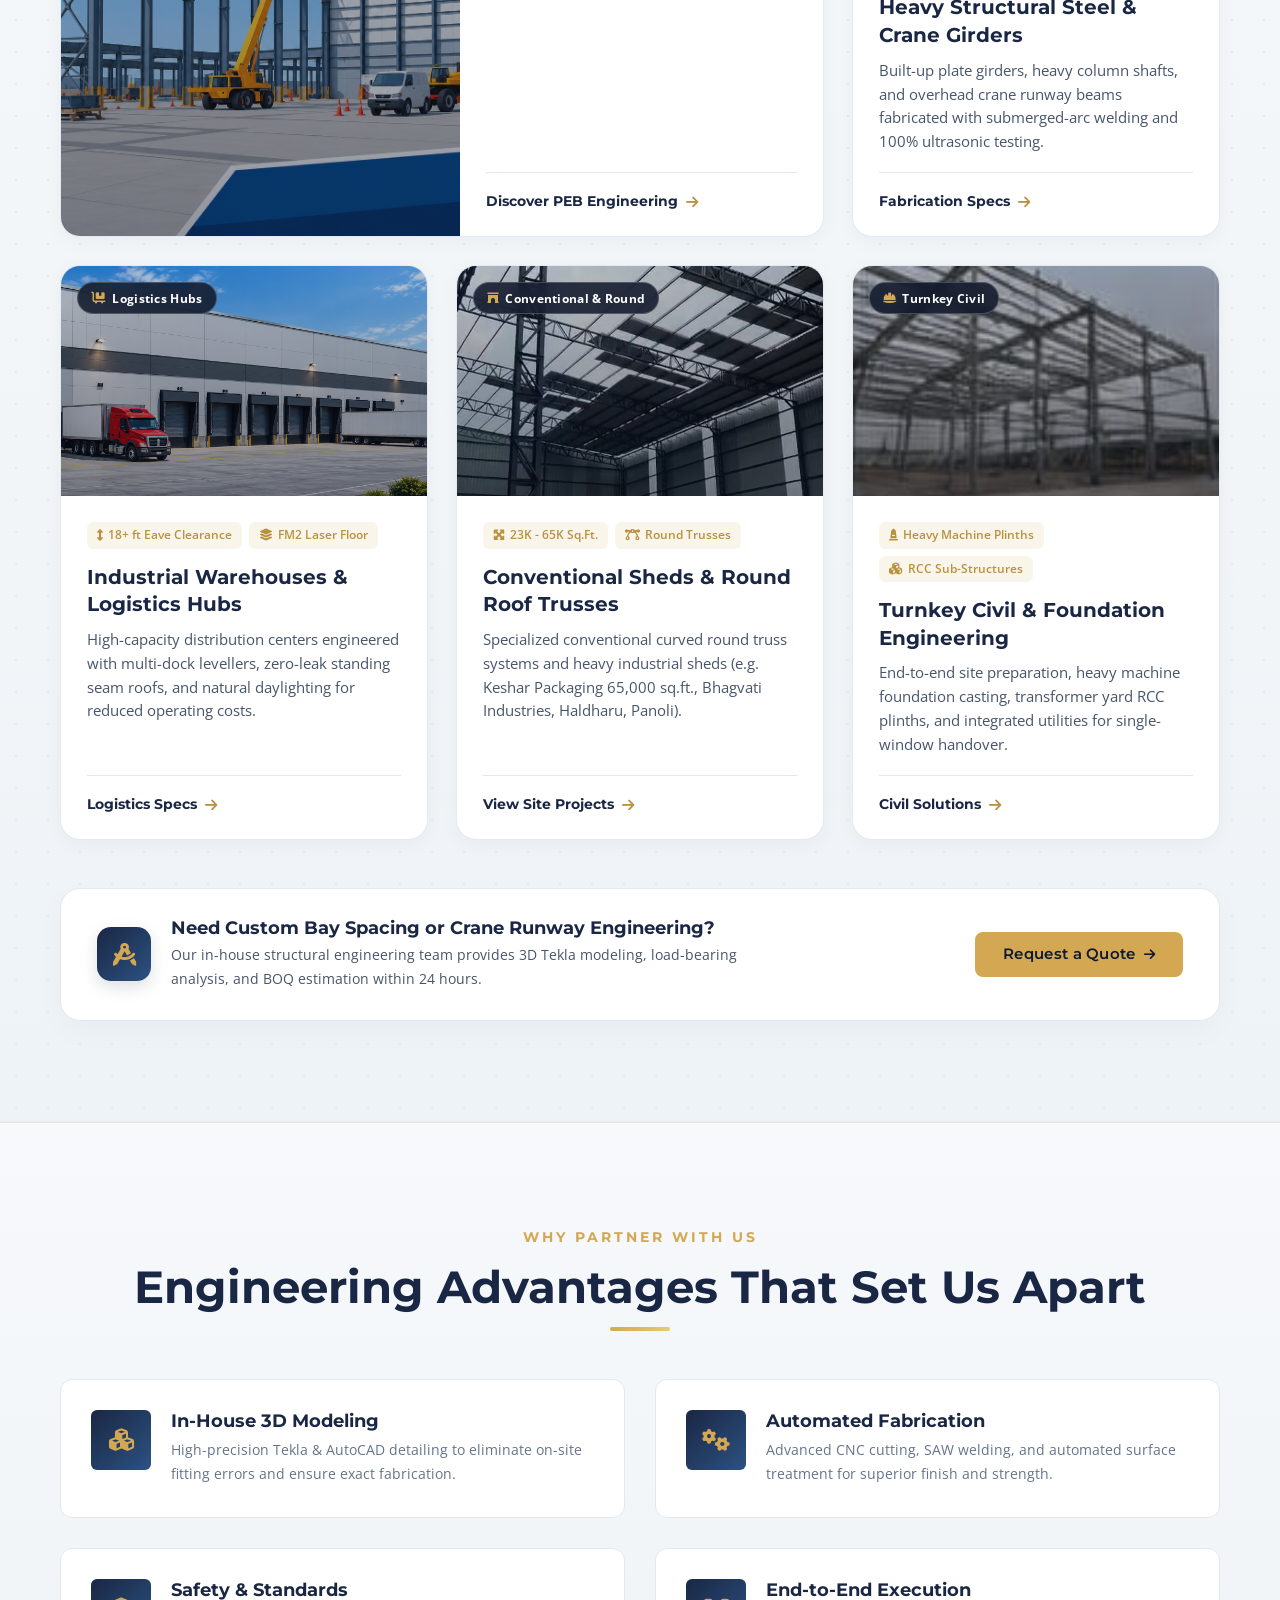
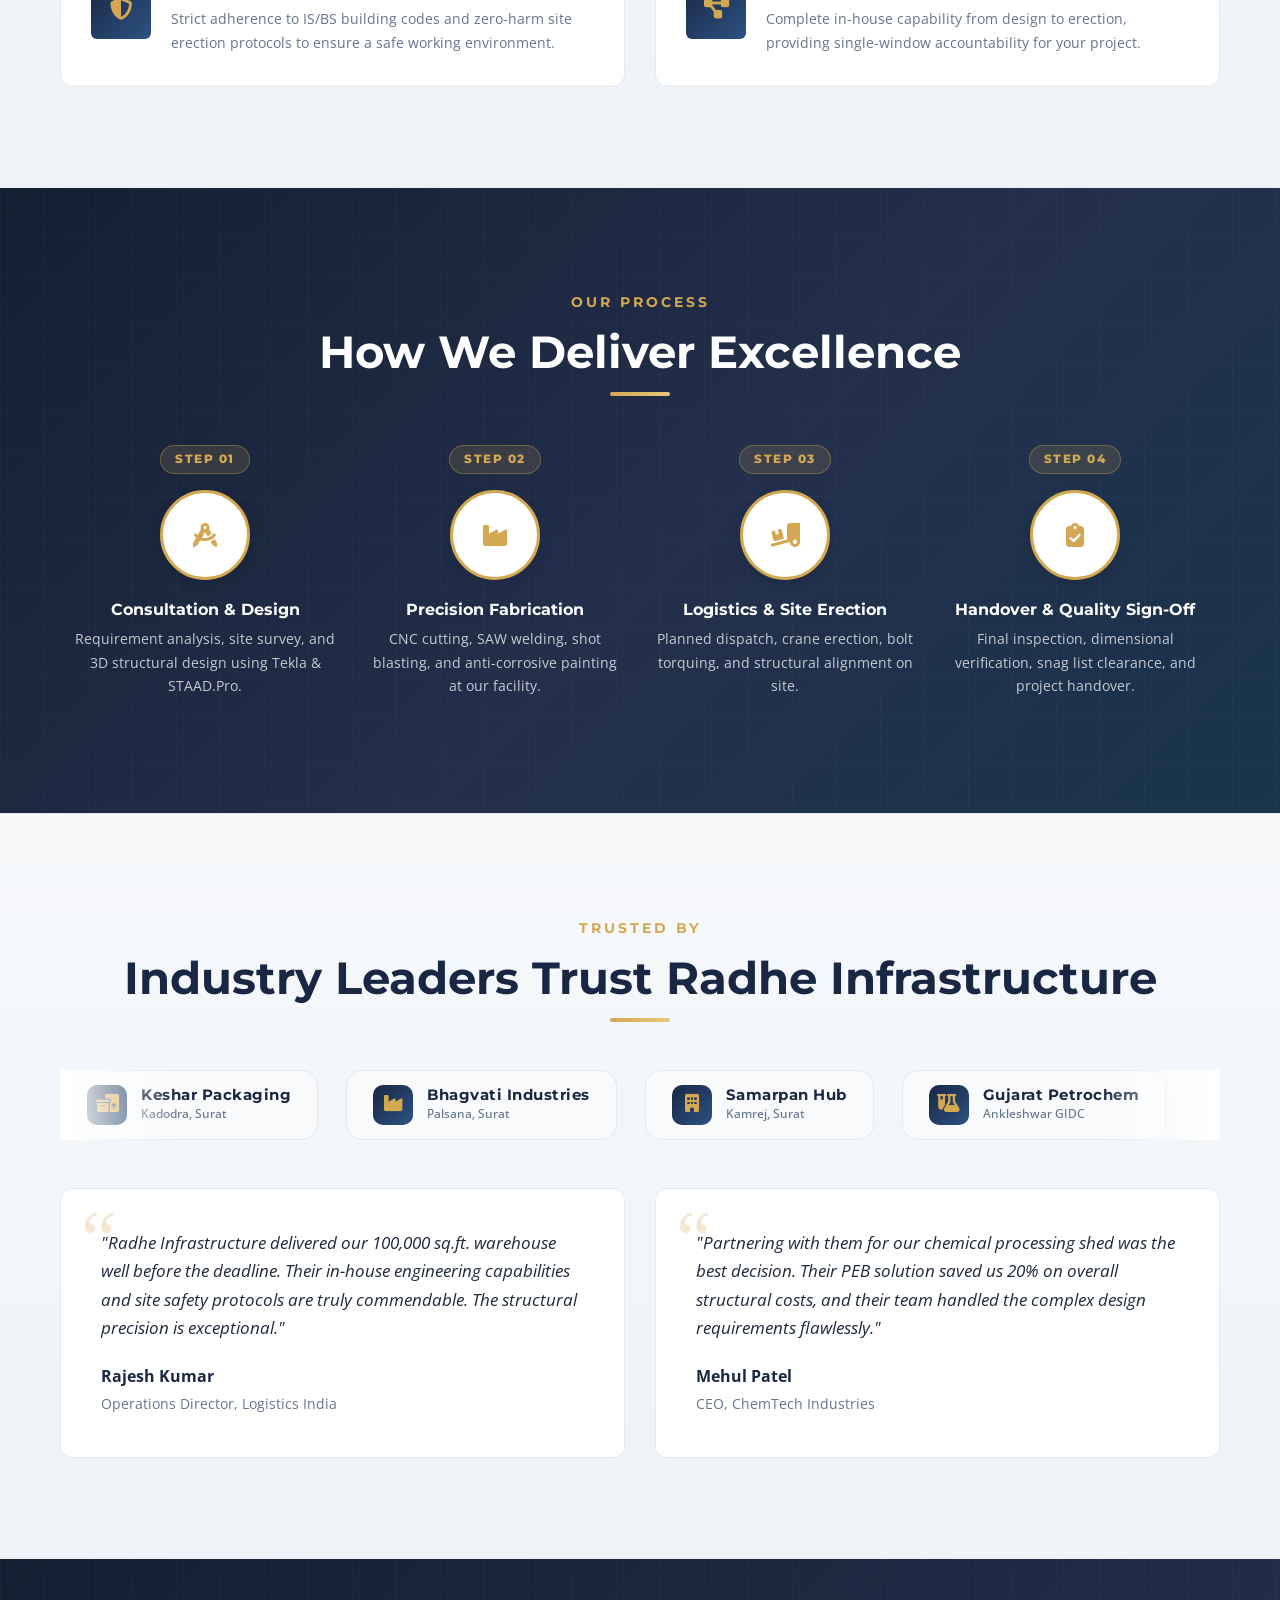
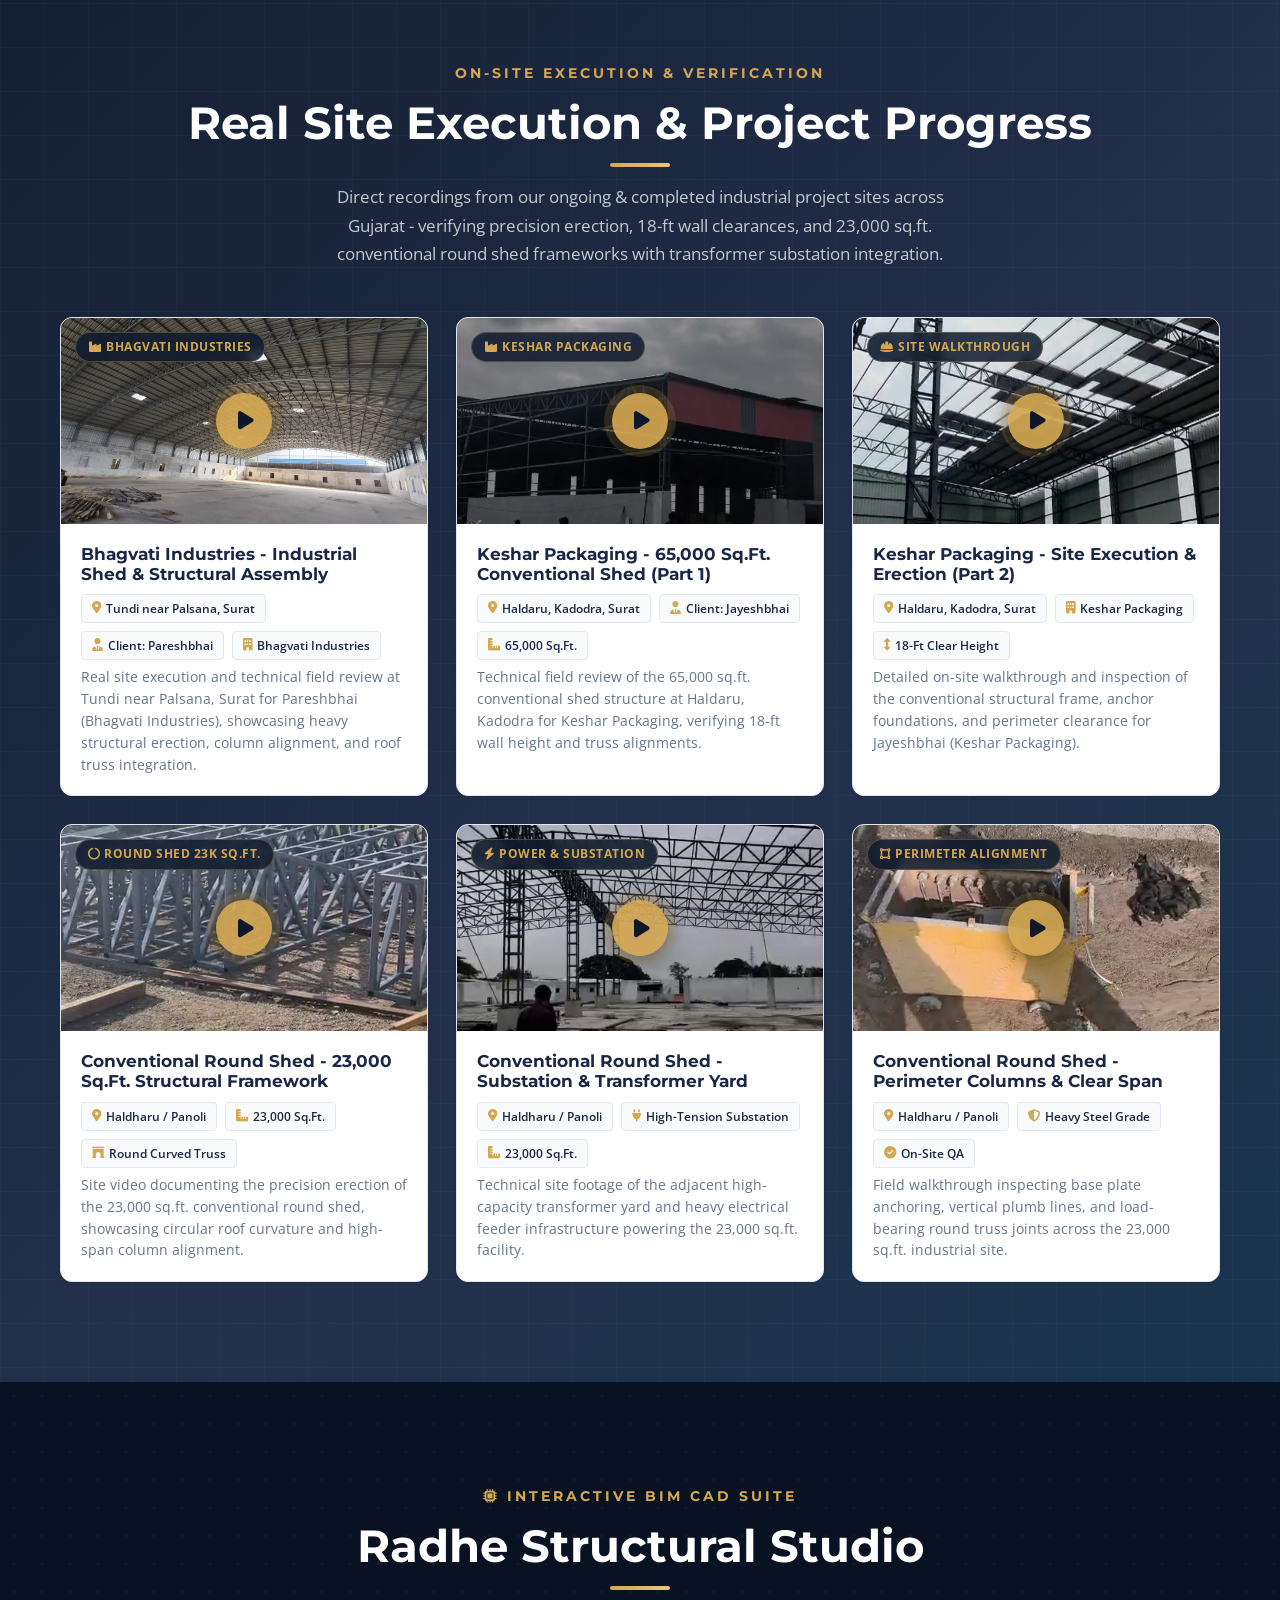
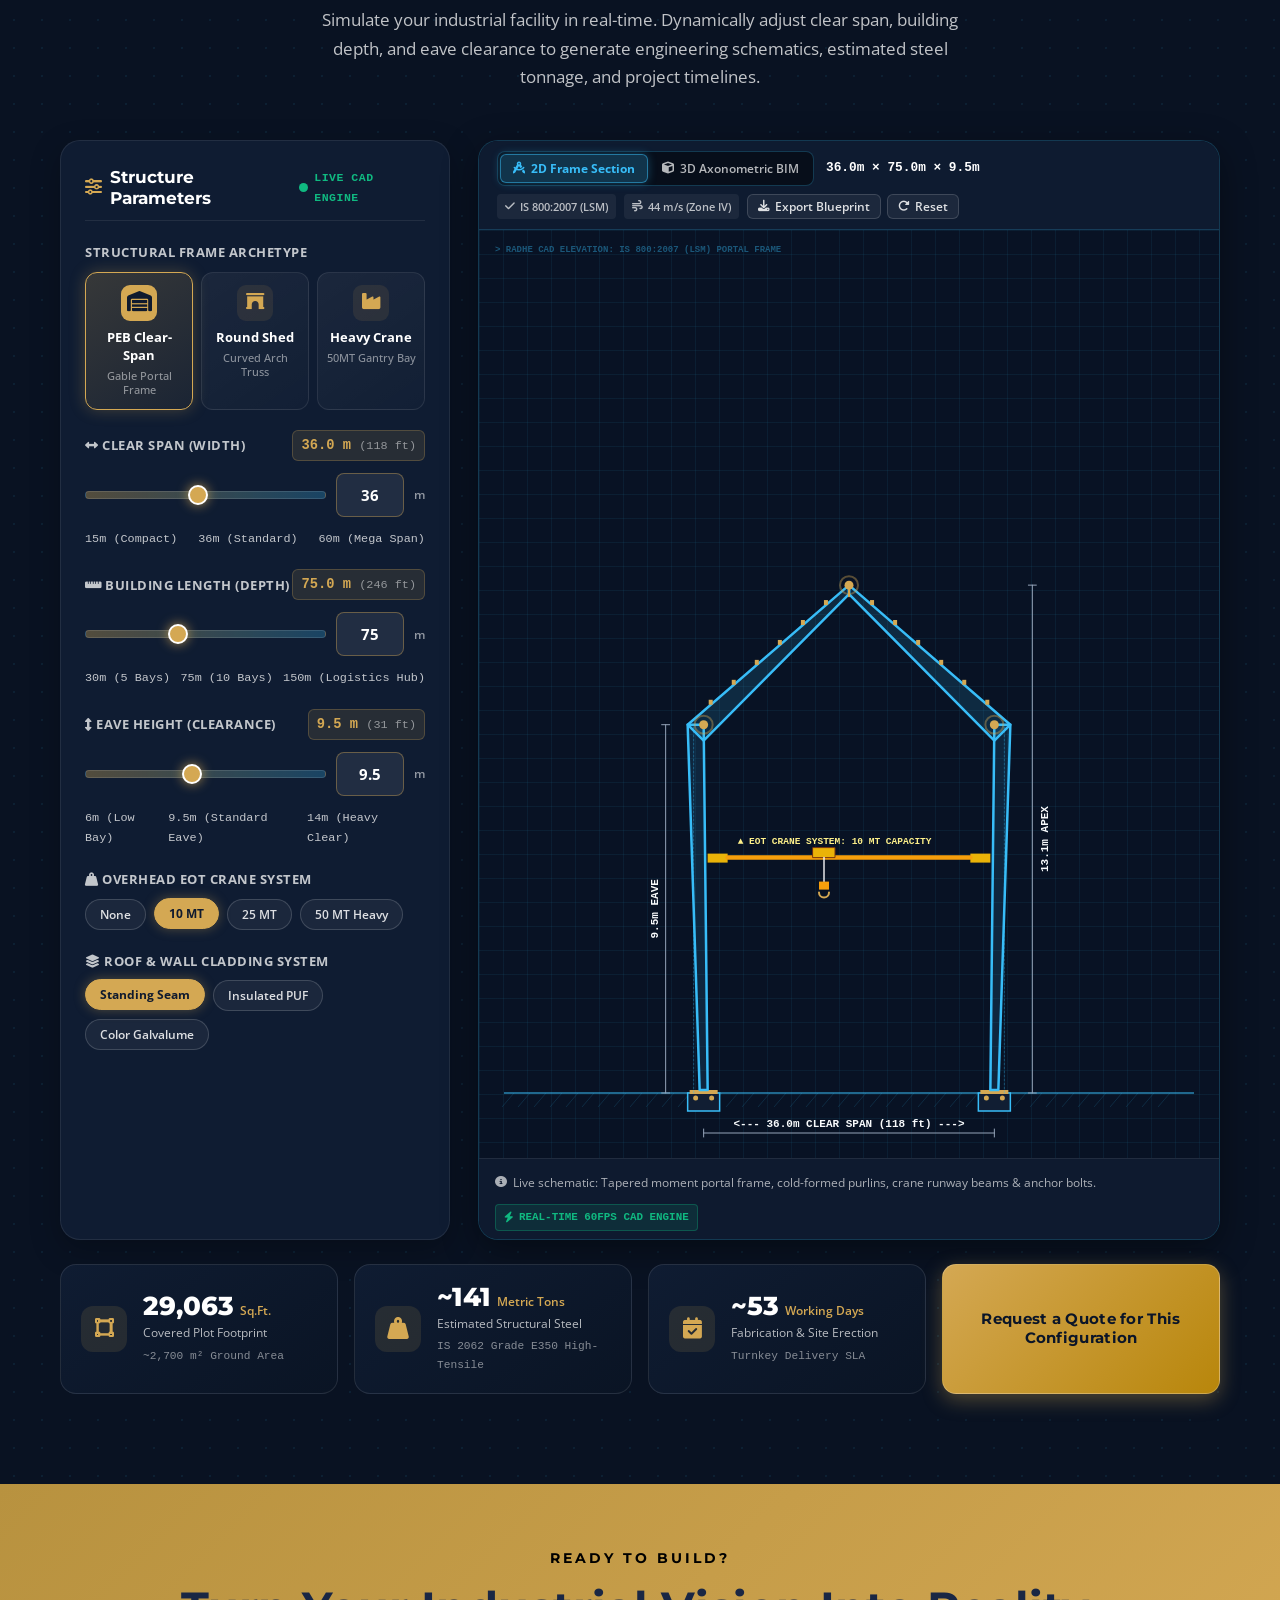
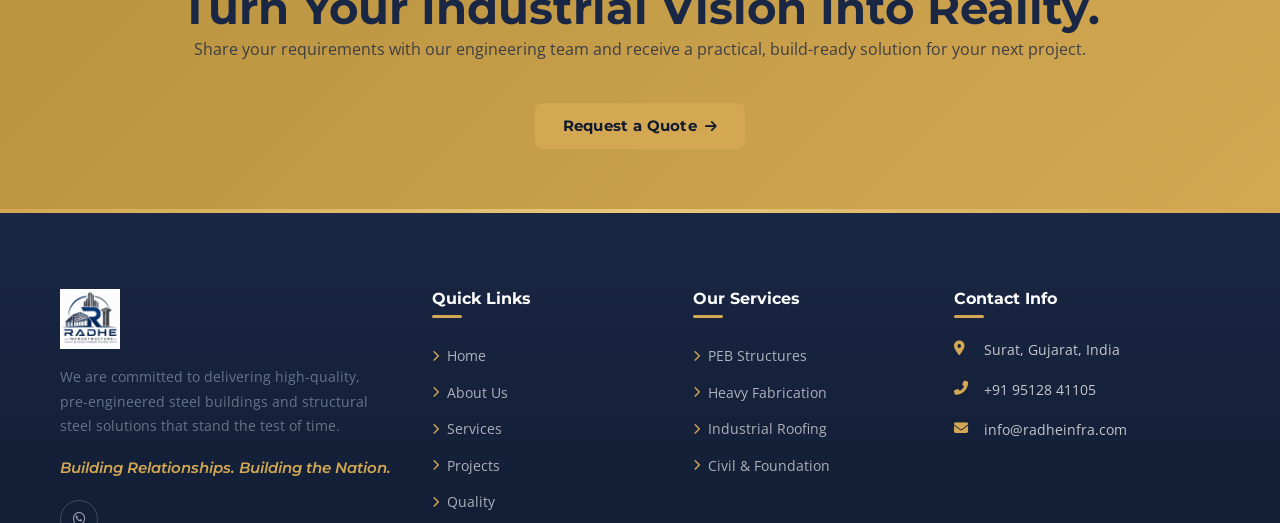
==== commit d8e06321: "chore: update website pages" ====
--- a/index.html
+++ b/index.html
@@ -850,7 +850,7 @@
     <!-- CTA BANNER -->
     <section class="cta-banner reveal">
         <div class="container cta-content text-center">
-            <span class="section-label">READY TO BUILD?</span>
+            <span class="section-label" style="color: #000000;">READY TO BUILD?</span>
             <h2>Turn Your Industrial Vision Into Reality.</h2>
             <p>Share your requirements with our engineering team and receive a practical, build-ready solution for your next project.</p>
             <a href="contact.html" class="btn btn-accent btn-lg mt-3">Request a Quote <i class="fas fa-arrow-right"></i></a>
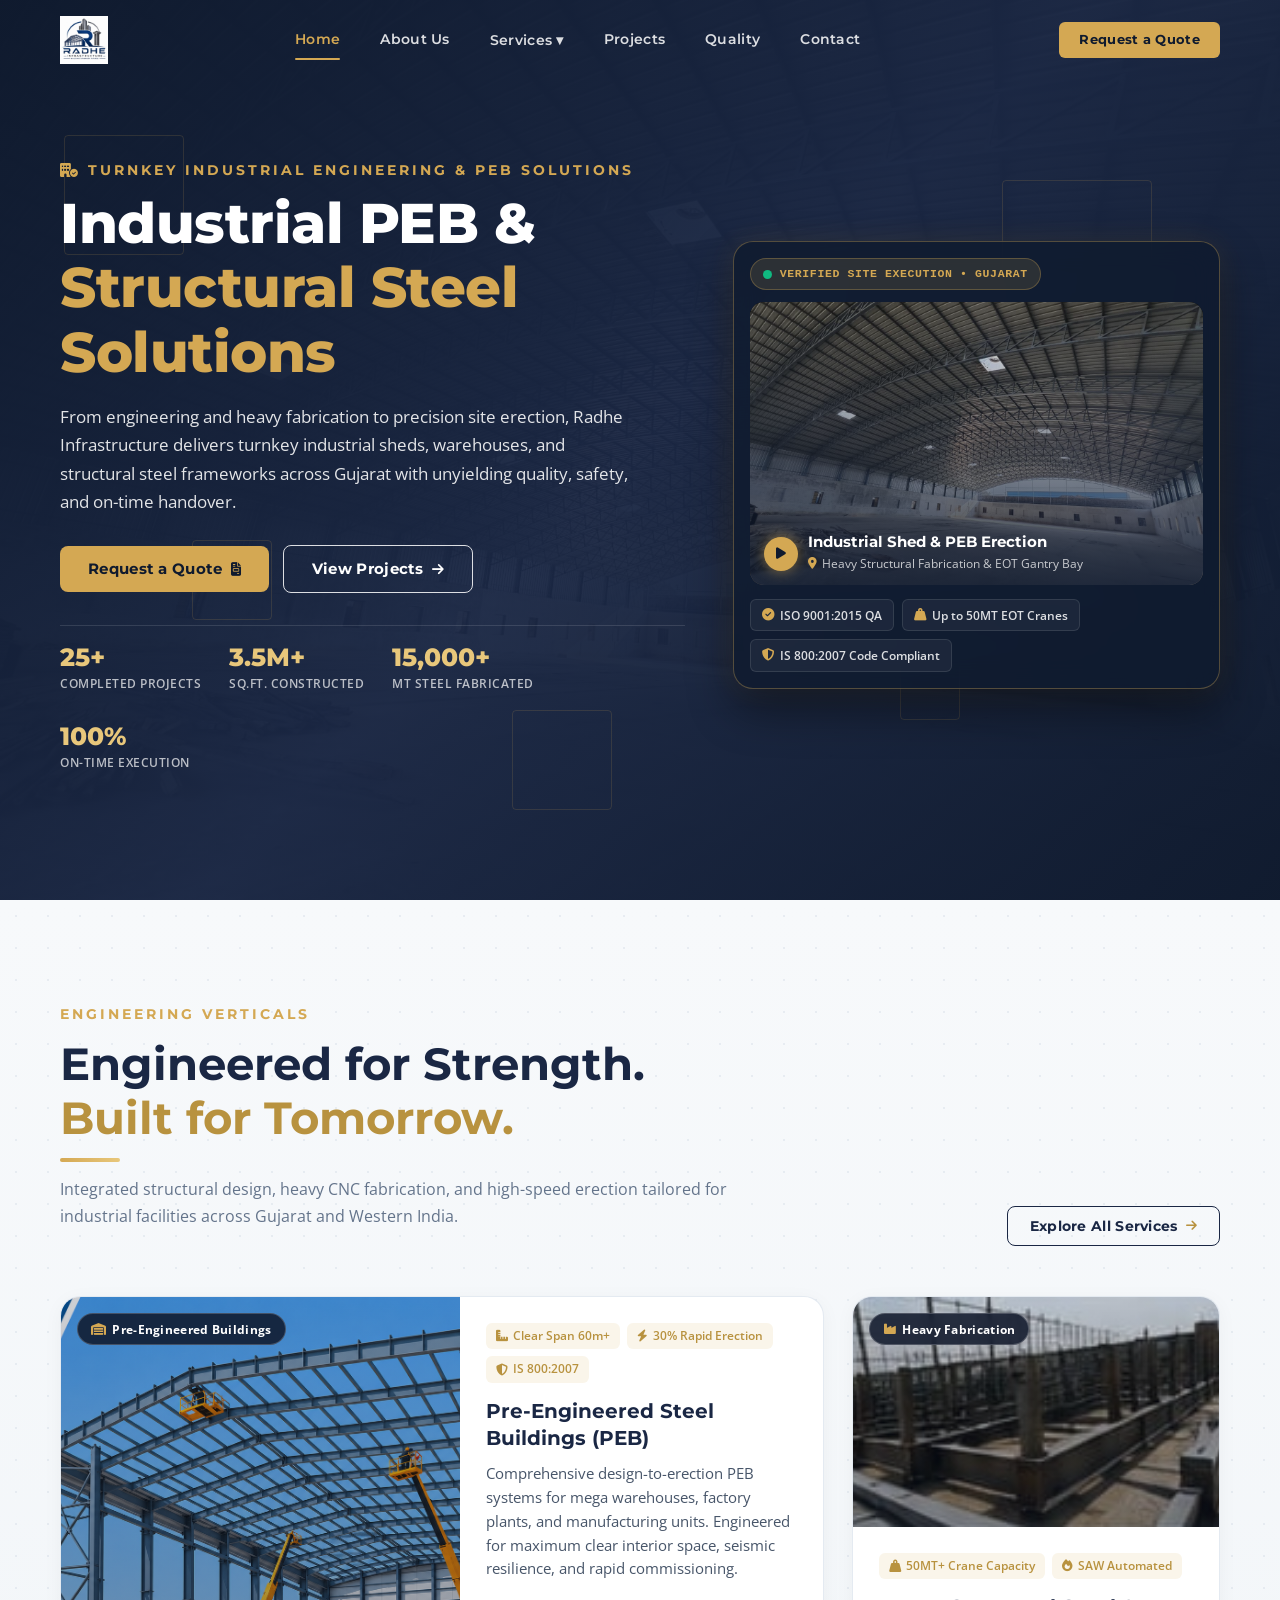
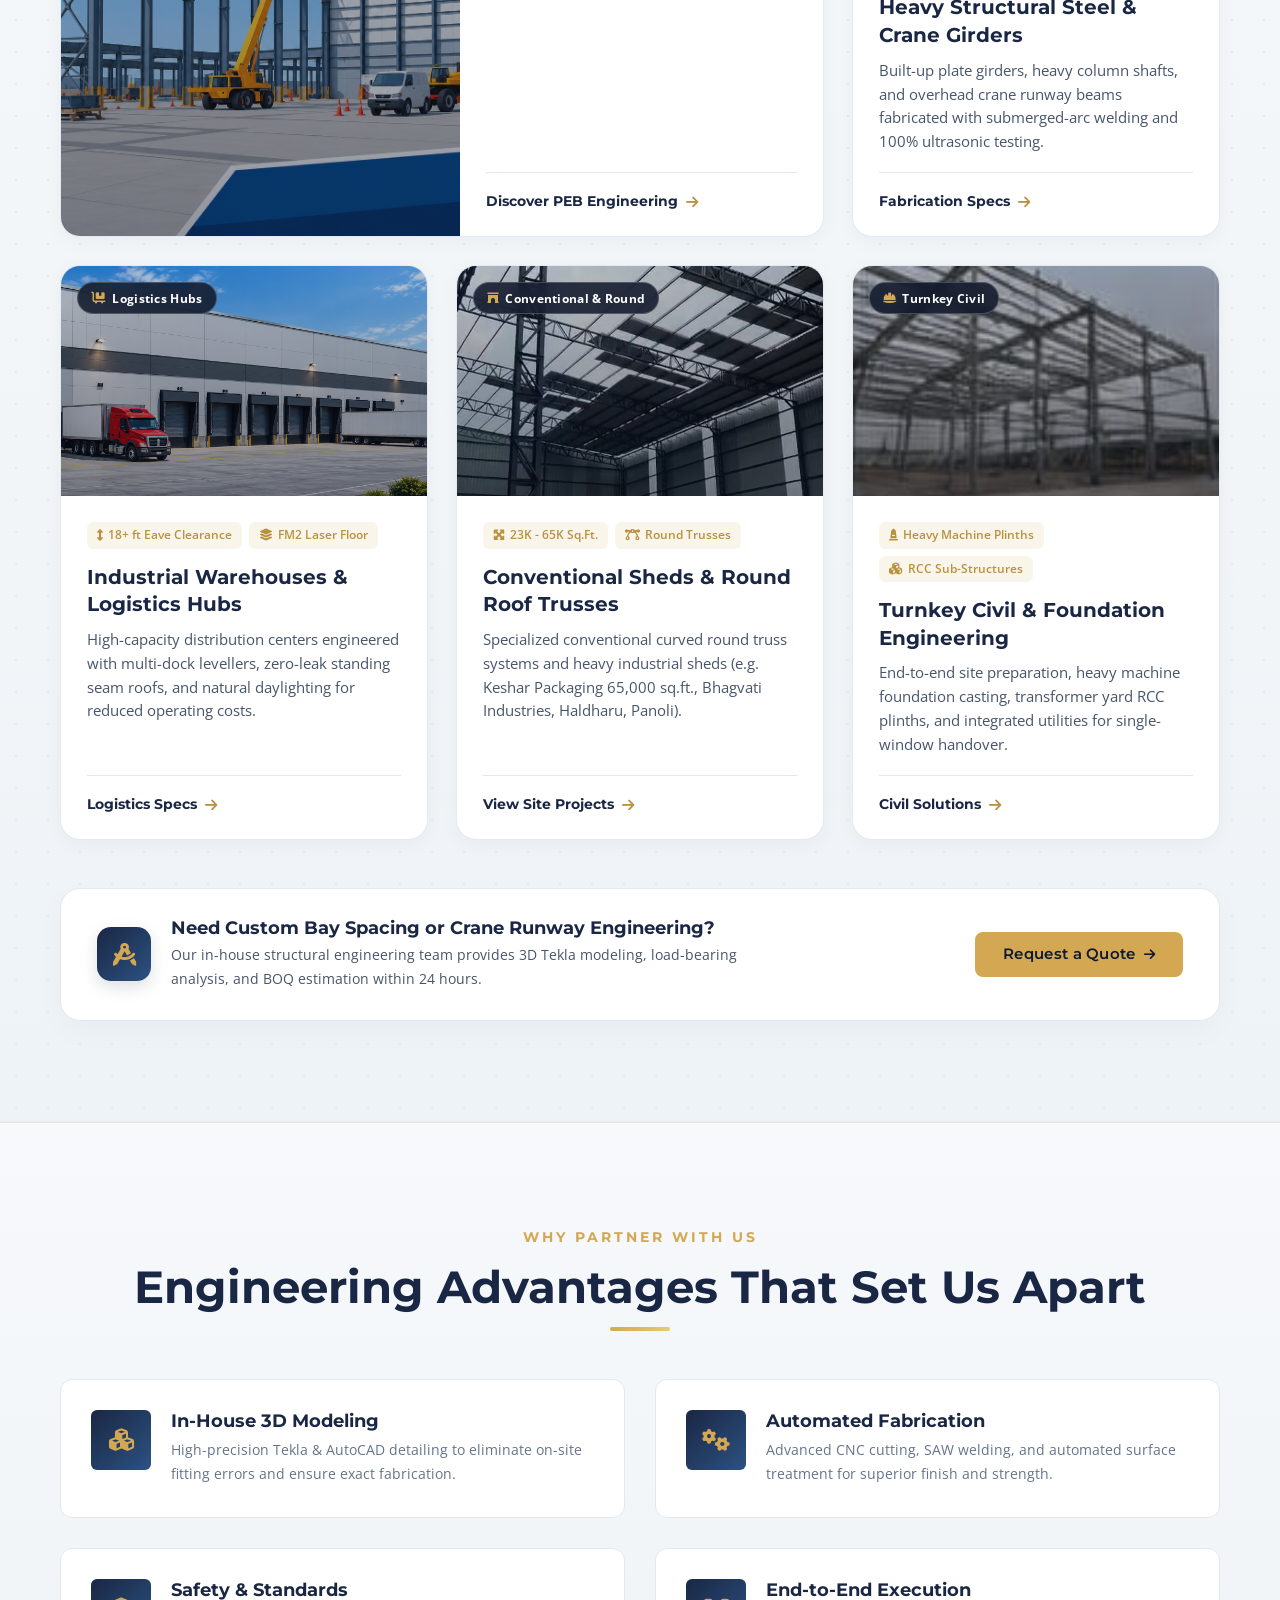
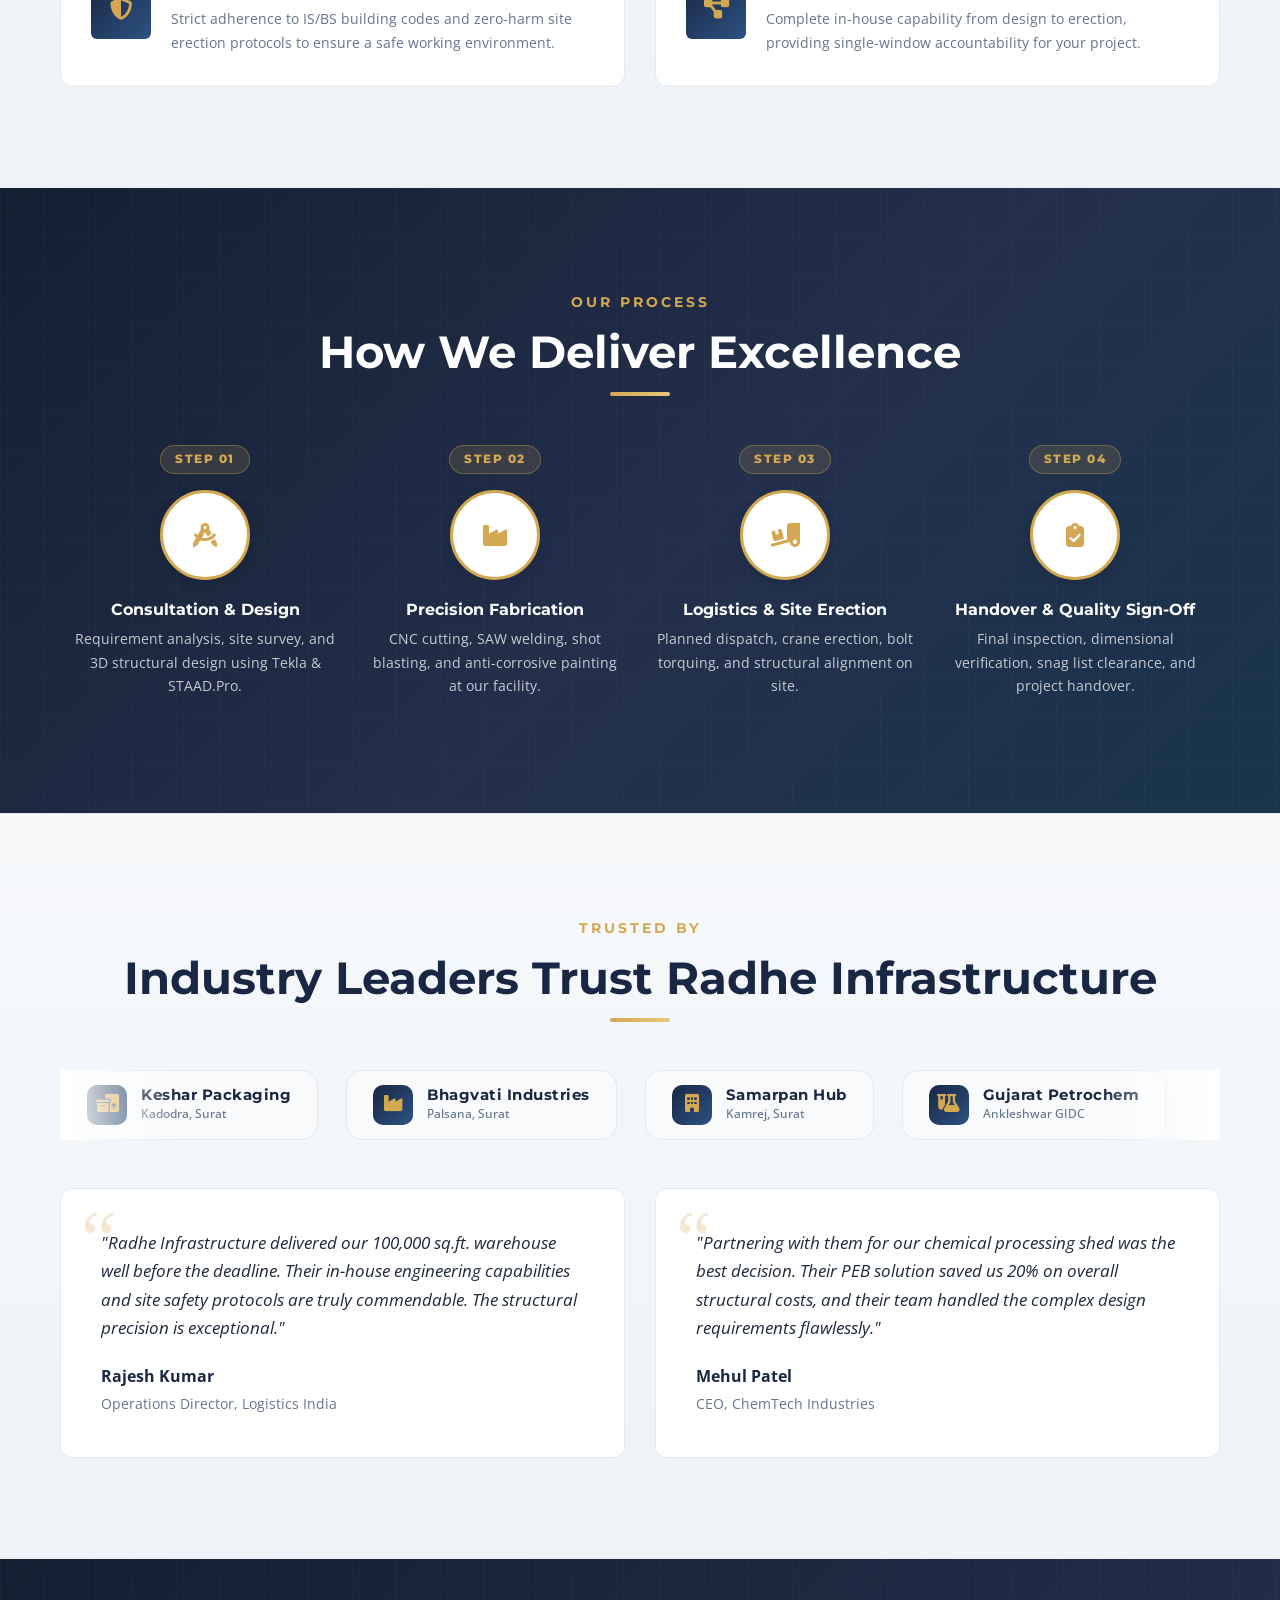
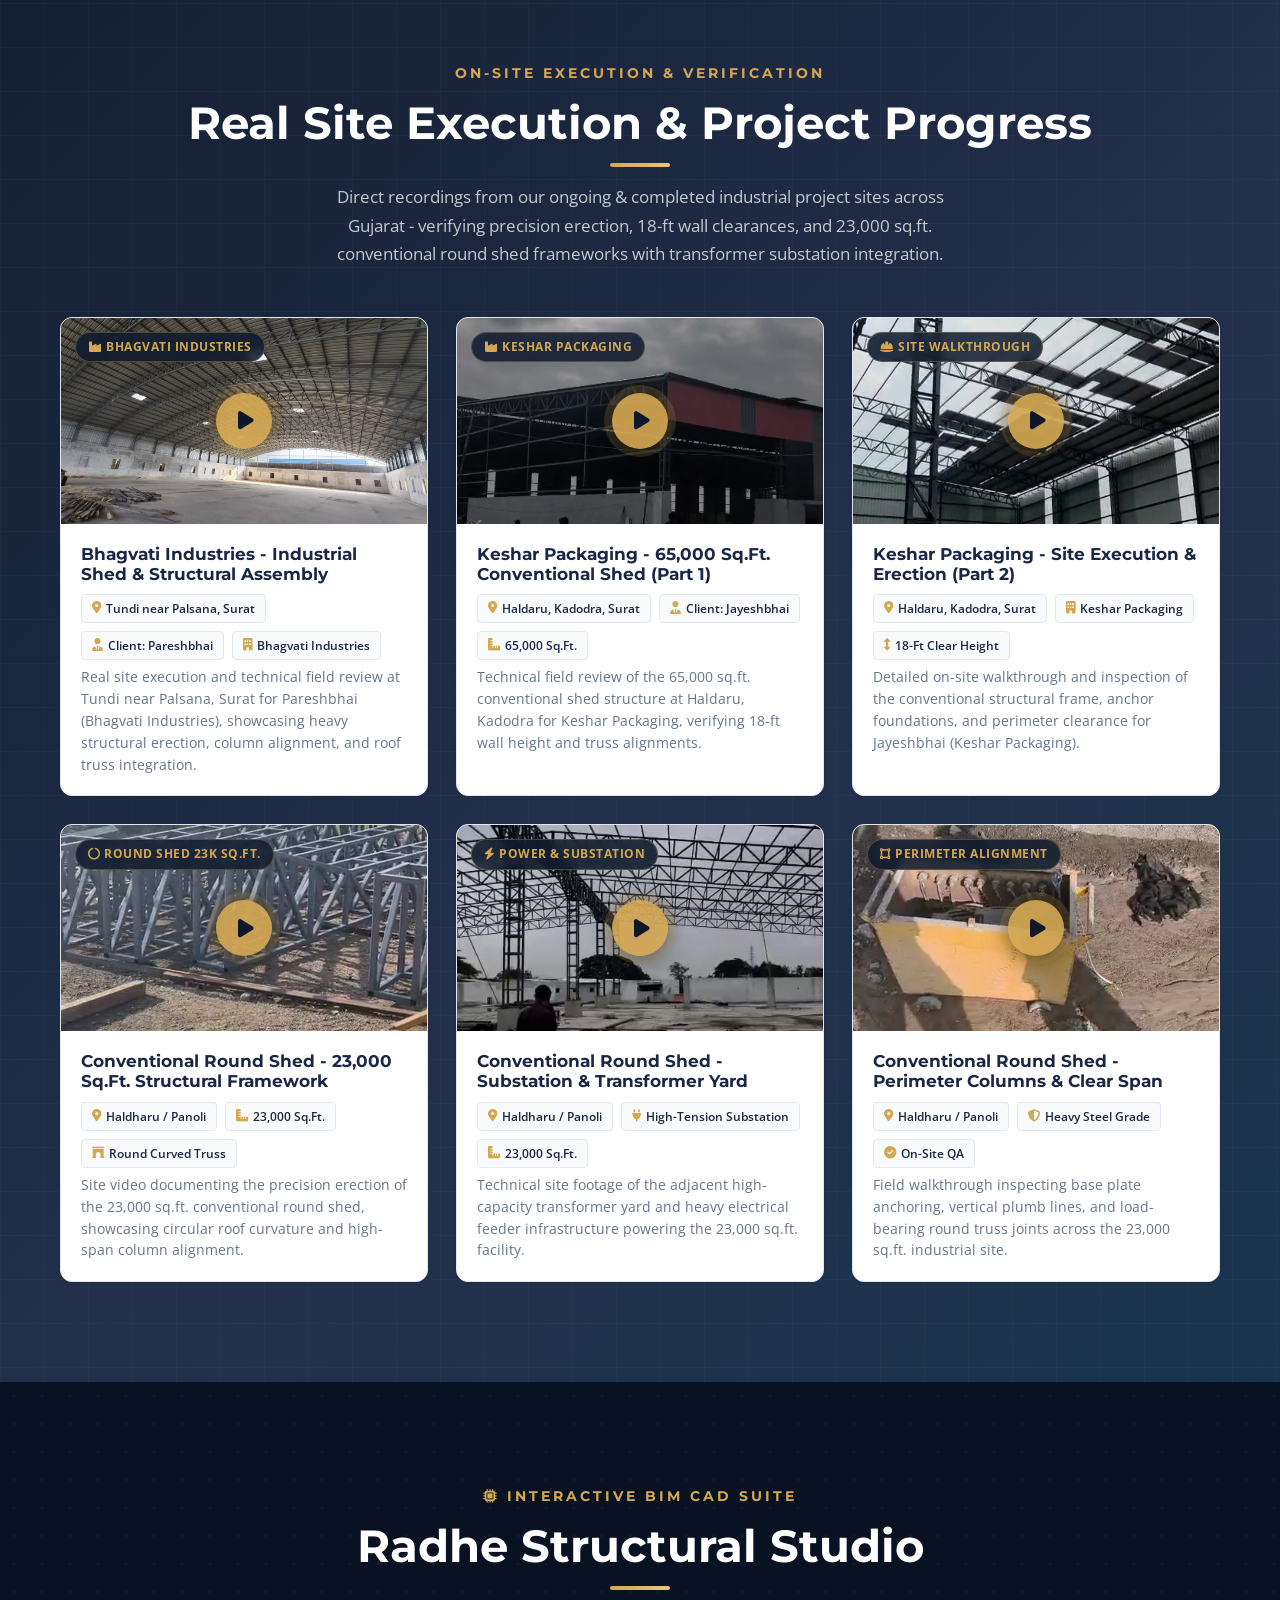
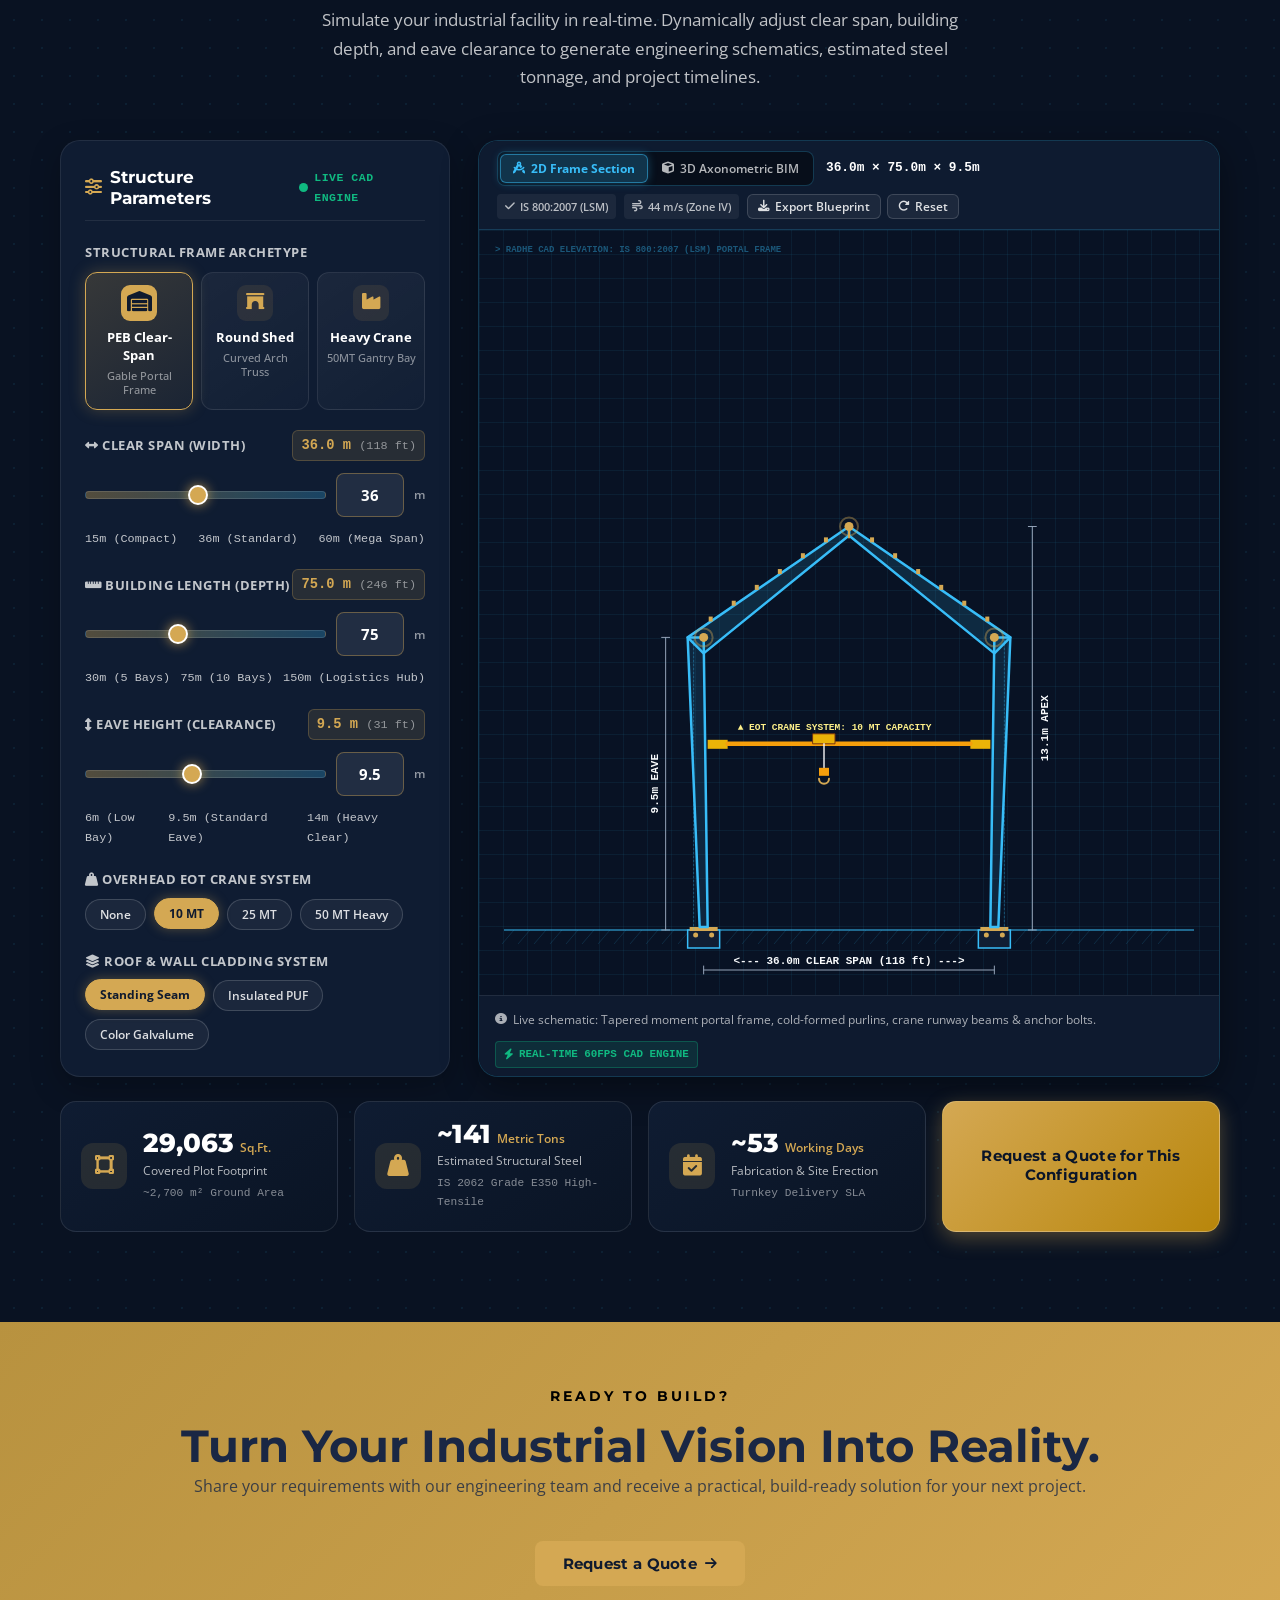
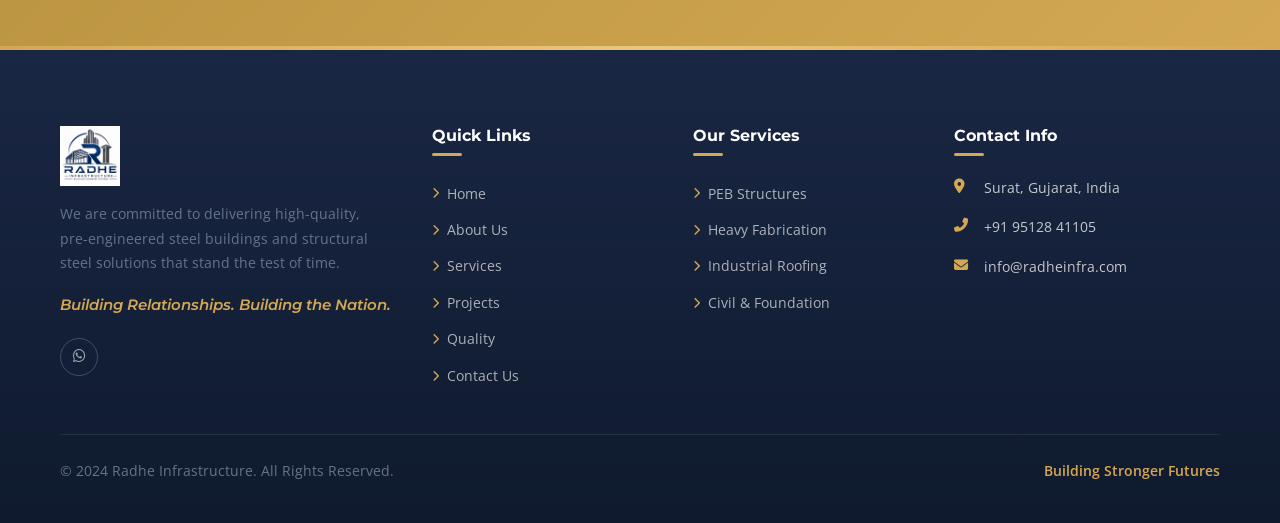
==== commit 7f15db92: "feat: make website mobile responsive" ====
--- a/index.html
+++ b/index.html
@@ -1,46 +1,53 @@
 <!DOCTYPE html>
 <html lang="en">
+
 <head>
     <meta charset="UTF-8">
     <meta name="viewport" content="width=device-width, initial-scale=1.0">
     <title>Radhe Infrastructure | Precision Engineering & PEB Solutions</title>
-    <meta name="description" content="Turnkey structural steel, warehouses, and heavy industrial sheds designed for maximum durability, cost efficiency, and rapid execution.">
+    <meta name="description"
+        content="Turnkey structural steel, warehouses, and heavy industrial sheds designed for maximum durability, cost efficiency, and rapid execution.">
     <!-- Google Fonts -->
-    <link href="https://fonts.googleapis.com/css2?family=Montserrat:wght@400;500;600;700;800&family=Open+Sans:wght@400;500;600&display=swap" rel="stylesheet">
+    <link
+        href="https://fonts.googleapis.com/css2?family=Montserrat:wght@400;500;600;700;800&family=Open+Sans:wght@400;500;600&display=swap"
+        rel="stylesheet">
     <!-- Font Awesome -->
     <link rel="stylesheet" href="https://cdnjs.cloudflare.com/ajax/libs/font-awesome/6.4.0/css/all.min.css">
     <!-- Main CSS -->
     <link rel="stylesheet" href="css/styles.css">
 </head>
+
 <body>
     <!-- Standard Navbar -->
     <header class="navbar transparent" id="navbar">
-      <div class="container">
-        <a href="index.html" class="nav-logo"><img src="assets/logo.png" alt="Radhe Infrastructure"></a>
-        <nav class="nav-menu" id="navMenu">
-          <a href="index.html" class="nav-link active">Home</a>
-          <a href="about.html" class="nav-link">About Us</a>
-          <div class="nav-dropdown">
-            <a href="services.html" class="nav-link">Services ▾</a>
-            <div class="dropdown-content">
-              <a href="service-peb.html"><i class="fas fa-warehouse"></i> Pre-Engineered Buildings</a>
-              <a href="service-steel.html"><i class="fas fa-industry"></i> Heavy Steel Fabrication</a>
-              <a href="service-roofing.html"><i class="fas fa-home"></i> Industrial Roofing</a>
-              <a href="service-civil.html"><i class="fas fa-hard-hat"></i> Civil &amp; Foundation Work</a>
-            </div>
-          </div>
-          <a href="projects.html" class="nav-link">Projects</a>
-          <a href="quality.html" class="nav-link">Quality</a>
-          <a href="contact.html" class="nav-link">Contact</a>
-        </nav>
-        <a href="contact.html" class="btn btn-accent nav-cta">Request a Quote</a>
-        <button class="hamburger" id="hamburger"><span></span><span></span><span></span></button>
-      </div>
+        <div class="container">
+            <a href="index.html" class="nav-logo"><img src="assets/logo.png" alt="Radhe Infrastructure"></a>
+            <nav class="nav-menu" id="navMenu">
+                <a href="index.html" class="nav-link active">Home</a>
+                <a href="about.html" class="nav-link">About Us</a>
+                <div class="nav-dropdown">
+                    <a href="services.html" class="nav-link">Services ▾</a>
+                    <div class="dropdown-content">
+                        <a href="service-peb.html"><i class="fas fa-warehouse"></i> Pre-Engineered Buildings</a>
+                        <a href="service-steel.html"><i class="fas fa-industry"></i> Heavy Steel Fabrication</a>
+                        <a href="service-roofing.html"><i class="fas fa-home"></i> Industrial Roofing</a>
+                        <a href="service-civil.html"><i class="fas fa-hard-hat"></i> Civil &amp; Foundation Work</a>
+                    </div>
+                </div>
+                <a href="projects.html" class="nav-link">Projects</a>
+                <a href="quality.html" class="nav-link">Quality</a>
+                <a href="contact.html" class="nav-link">Contact</a>
+            </nav>
+            <a href="contact.html" class="btn btn-accent nav-cta">Request a Quote</a>
+            <button class="hamburger" id="hamburger"><span></span><span></span><span></span></button>
+        </div>
     </header>
 
     <!-- 1. Hero Section -->
     <section class="hero">
-        <div class="hero-bg" style="background-image: linear-gradient(135deg, rgba(15,26,46,0.92) 0%, rgba(26,39,68,0.78) 50%, rgba(15,26,46,0.88) 100%), url('assets/bhagvati-industries-tundi-surat.jpg');"></div>
+        <div class="hero-bg"
+            style="background-image: linear-gradient(135deg, rgba(15,26,46,0.92) 0%, rgba(26,39,68,0.78) 50%, rgba(15,26,46,0.88) 100%), url('assets/bhagvati-industries-tundi-surat.jpg');">
+        </div>
         <div class="hero-overlay"></div>
         <div class="hero-shapes">
             <div class="shape"></div>
@@ -53,12 +60,18 @@
             <div class="hero-layout">
                 <!-- Left: Headline & Authority Points -->
                 <div class="hero-content">
-                    <span class="section-label reveal delay-1"><i class="fas fa-building-circle-check"></i> Turnkey Industrial Engineering &amp; PEB Solutions</span>
-                    <h1 class="reveal delay-2">Industrial PEB &amp;<br><span class="highlight">Structural Steel Solutions</span></h1>
-                    <p class="reveal delay-3">From engineering and heavy fabrication to precision site erection, Radhe Infrastructure delivers turnkey industrial sheds, warehouses, and structural steel frameworks across Gujarat with unyielding quality, safety, and on-time handover.</p>
+                    <span class="section-label reveal delay-1"><i class="fas fa-building-circle-check"></i> Turnkey
+                        Industrial Engineering &amp; PEB Solutions</span>
+                    <h1 class="reveal delay-2">Industrial PEB &amp;<br><span class="highlight">Structural Steel
+                            Solutions</span></h1>
+                    <p class="reveal delay-3">From engineering and heavy fabrication to precision site erection, Radhe
+                        Infrastructure delivers turnkey industrial sheds, warehouses, and structural steel frameworks
+                        across Gujarat with unyielding quality, safety, and on-time handover.</p>
                     <div class="hero-btns reveal delay-4">
-                        <a href="contact.html" class="btn btn-accent btn-lg">Request a Quote <i class="fas fa-file-invoice"></i></a>
-                        <a href="projects.html" class="btn btn-outline btn-lg">View Projects <i class="fas fa-arrow-right"></i></a>
+                        <a href="contact.html" class="btn btn-accent btn-lg">Request a Quote <i
+                                class="fas fa-file-invoice"></i></a>
+                        <a href="projects.html" class="btn btn-outline btn-lg">View Projects <i
+                                class="fas fa-arrow-right"></i></a>
                     </div>
                     <!-- Primary Verified Trust Metrics Strip -->
                     <div class="hero-metrics-strip reveal delay-4">
@@ -89,7 +102,8 @@
                             <span>VERIFIED SITE EXECUTION &bull; GUJARAT</span>
                         </div>
                         <div class="hero-video-player">
-                            <video autoplay loop muted playsinline preload="metadata" poster="assets/bhagvati-industries-tundi-surat.jpg">
+                            <video autoplay loop muted playsinline preload="metadata"
+                                poster="assets/bhagvati-industries-tundi-surat.jpg">
                                 <source src="media/1.mp4" type="video/mp4">
                                 Your browser does not support HTML5 video.
                             </video>
@@ -98,14 +112,17 @@
                                 <div class="hero-video-caption-icon"><i class="fas fa-play"></i></div>
                                 <div>
                                     <div class="hero-video-caption-title">Industrial Shed &amp; PEB Erection</div>
-                                    <div class="hero-video-caption-sub"><i class="fas fa-map-marker-alt"></i> Heavy Structural Fabrication &amp; EOT Gantry Bay</div>
+                                    <div class="hero-video-caption-sub"><i class="fas fa-map-marker-alt"></i> Heavy
+                                        Structural Fabrication &amp; EOT Gantry Bay</div>
                                 </div>
                             </div>
                         </div>
                         <div class="hero-video-highlights">
                             <div class="hero-video-pill"><i class="fas fa-check-circle"></i> ISO 9001:2015 QA</div>
-                            <div class="hero-video-pill"><i class="fas fa-weight-hanging"></i> Up to 50MT EOT Cranes</div>
-                            <div class="hero-video-pill"><i class="fas fa-shield-halved"></i> IS 800:2007 Code Compliant</div>
+                            <div class="hero-video-pill"><i class="fas fa-weight-hanging"></i> Up to 50MT EOT Cranes
+                            </div>
+                            <div class="hero-video-pill"><i class="fas fa-shield-halved"></i> IS 800:2007 Code Compliant
+                            </div>
                         </div>
                     </div>
                 </div>
@@ -119,8 +136,10 @@
             <div class="verticals-header reveal">
                 <div class="verticals-title-group">
                     <span class="section-label">ENGINEERING VERTICALS</span>
-                    <h2 class="section-title">Engineered for Strength. <br><span class="accent-text">Built for Tomorrow.</span></h2>
-                    <p class="section-lead">Integrated structural design, heavy CNC fabrication, and high-speed erection tailored for industrial facilities across Gujarat and Western India.</p>
+                    <h2 class="section-title">Engineered for Strength. <br><span class="accent-text">Built for
+                            Tomorrow.</span></h2>
+                    <p class="section-lead">Integrated structural design, heavy CNC fabrication, and high-speed erection
+                        tailored for industrial facilities across Gujarat and Western India.</p>
                 </div>
                 <div class="verticals-header-action">
                     <a href="services.html" class="btn btn-outline-dark">
@@ -131,11 +150,13 @@
             </div>
 
             <!-- Modern Asymmetric Industrial Showcase Grid -->
-            <div class="verticals-grid">                <!-- Card 1: Pre-Engineered Buildings (Featured Card) -->
+            <div class="verticals-grid"> <!-- Card 1: Pre-Engineered Buildings (Featured Card) -->
                 <article class="vertical-card vertical-card-featured reveal delay-1">
                     <div class="vertical-card-media">
-                        <img src="assets/extracted/industrial-shed-erection.png" alt="Pre-Engineered Buildings PEB Industrial Shed Erection" loading="lazy">
-                        <span class="vertical-category-pill"><i class="fas fa-warehouse"></i> Pre-Engineered Buildings</span>
+                        <img src="assets/extracted/industrial-shed-erection.png"
+                            alt="Pre-Engineered Buildings PEB Industrial Shed Erection" loading="lazy">
+                        <span class="vertical-category-pill"><i class="fas fa-warehouse"></i> Pre-Engineered
+                            Buildings</span>
                         <div class="vertical-media-overlay"></div>
                     </div>
                     <div class="vertical-card-body">
@@ -145,11 +166,13 @@
                             <span class="meta-item"><i class="fas fa-shield-alt"></i> IS 800:2007</span>
                         </div>
                         <h3 class="vertical-card-title">Pre-Engineered Steel Buildings (PEB)</h3>
-                        <p class="vertical-card-text">Comprehensive design-to-erection PEB systems for mega warehouses, factory plants, and manufacturing units. Engineered for maximum clear interior space, seismic resilience, and rapid commissioning.</p>
+                        <p class="vertical-card-text">Comprehensive design-to-erection PEB systems for mega warehouses,
+                            factory plants, and manufacturing units. Engineered for maximum clear interior space,
+                            seismic resilience, and rapid commissioning.</p>
                         <div class="vertical-card-footer">
                             <a href="service-peb.html" class="vertical-action-btn">
-                                 <span>Discover PEB Engineering</span>
-                                 <i class="fas fa-arrow-right"></i>
+                                <span>Discover PEB Engineering</span>
+                                <i class="fas fa-arrow-right"></i>
                             </a>
                         </div>
                     </div>
@@ -158,7 +181,8 @@
                 <!-- Card 2: Heavy Fabrication & Crane Runways -->
                 <article class="vertical-card reveal delay-2">
                     <div class="vertical-card-media">
-                        <img src="assets/photo-heavy-fabrication-ahmedabad.jpg" alt="Heavy Steel Plant Structure Ahmedabad" loading="lazy">
+                        <img src="assets/photo-heavy-fabrication-ahmedabad.jpg"
+                            alt="Heavy Steel Plant Structure Ahmedabad" loading="lazy">
                         <span class="vertical-category-pill"><i class="fas fa-industry"></i> Heavy Fabrication</span>
                         <div class="vertical-media-overlay"></div>
                     </div>
@@ -168,11 +192,12 @@
                             <span class="meta-item"><i class="fas fa-fire"></i> SAW Automated</span>
                         </div>
                         <h3 class="vertical-card-title">Heavy Structural Steel &amp; Crane Girders</h3>
-                        <p class="vertical-card-text">Built-up plate girders, heavy column shafts, and overhead crane runway beams fabricated with submerged-arc welding and 100% ultrasonic testing.</p>
+                        <p class="vertical-card-text">Built-up plate girders, heavy column shafts, and overhead crane
+                            runway beams fabricated with submerged-arc welding and 100% ultrasonic testing.</p>
                         <div class="vertical-card-footer">
                             <a href="service-steel.html" class="vertical-action-btn">
-                                 <span>Fabrication Specs</span>
-                                 <i class="fas fa-arrow-right"></i>
+                                <span>Fabrication Specs</span>
+                                <i class="fas fa-arrow-right"></i>
                             </a>
                         </div>
                     </div>
@@ -181,7 +206,8 @@
                 <!-- Card 3: Industrial Warehouses & Logistics Parks -->
                 <article class="vertical-card reveal delay-3">
                     <div class="vertical-card-media">
-                        <img src="assets/extracted/warehouse-dock-logistics.png" alt="Modern Warehouse &amp; Logistics Hub Complex" loading="lazy">
+                        <img src="assets/extracted/warehouse-dock-logistics.png"
+                            alt="Modern Warehouse &amp; Logistics Hub Complex" loading="lazy">
                         <span class="vertical-category-pill"><i class="fas fa-dolly-flatbed"></i> Logistics Hubs</span>
                         <div class="vertical-media-overlay"></div>
                     </div>
@@ -191,7 +217,9 @@
                             <span class="meta-item"><i class="fas fa-layer-group"></i> FM2 Laser Floor</span>
                         </div>
                         <h3 class="vertical-card-title">Industrial Warehouses &amp; Logistics Hubs</h3>
-                        <p class="vertical-card-text">High-capacity distribution centers engineered with multi-dock levellers, zero-leak standing seam roofs, and natural daylighting for reduced operating costs.</p>
+                        <p class="vertical-card-text">High-capacity distribution centers engineered with multi-dock
+                            levellers, zero-leak standing seam roofs, and natural daylighting for reduced operating
+                            costs.</p>
                         <div class="vertical-card-footer">
                             <a href="service-roofing.html" class="vertical-action-btn">
                                 <span>Logistics Specs</span>
@@ -204,8 +232,10 @@
                 <!-- Card 4: Conventional Sheds & Round Roof Trusses -->
                 <article class="vertical-card reveal delay-4">
                     <div class="vertical-card-media">
-                        <img src="assets/keshar-packaging-walkthrough-frame.jpg" alt="Keshar Packaging Conventional Shed Haldaru Surat" loading="lazy">
-                        <span class="vertical-category-pill"><i class="fas fa-archway"></i> Conventional &amp; Round</span>
+                        <img src="assets/keshar-packaging-walkthrough-frame.jpg"
+                            alt="Keshar Packaging Conventional Shed Haldaru Surat" loading="lazy">
+                        <span class="vertical-category-pill"><i class="fas fa-archway"></i> Conventional &amp;
+                            Round</span>
                         <div class="vertical-media-overlay"></div>
                     </div>
                     <div class="vertical-card-body">
@@ -214,7 +244,9 @@
                             <span class="meta-item"><i class="fas fa-bezier-curve"></i> Round Trusses</span>
                         </div>
                         <h3 class="vertical-card-title">Conventional Sheds &amp; Round Roof Trusses</h3>
-                        <p class="vertical-card-text">Specialized conventional curved round truss systems and heavy industrial sheds (e.g. Keshar Packaging 65,000 sq.ft., Bhagvati Industries, Haldharu, Panoli).</p>
+                        <p class="vertical-card-text">Specialized conventional curved round truss systems and heavy
+                            industrial sheds (e.g. Keshar Packaging 65,000 sq.ft., Bhagvati Industries, Haldharu,
+                            Panoli).</p>
                         <div class="vertical-card-footer">
                             <a href="projects.html" class="vertical-action-btn">
                                 <span>View Site Projects</span>
@@ -227,7 +259,8 @@
                 <!-- Card 5: Turnkey Civil & Foundation Infrastructure -->
                 <article class="vertical-card reveal delay-5">
                     <div class="vertical-card-media">
-                        <img src="assets/photo-industrial-building-surat.jpg" alt="Turnkey Civil Construction Project Surat" loading="lazy">
+                        <img src="assets/photo-industrial-building-surat.jpg"
+                            alt="Turnkey Civil Construction Project Surat" loading="lazy">
                         <span class="vertical-category-pill"><i class="fas fa-hard-hat"></i> Turnkey Civil</span>
                         <div class="vertical-media-overlay"></div>
                     </div>
@@ -237,7 +270,8 @@
                             <span class="meta-item"><i class="fas fa-cubes"></i> RCC Sub-Structures</span>
                         </div>
                         <h3 class="vertical-card-title">Turnkey Civil &amp; Foundation Engineering</h3>
-                        <p class="vertical-card-text">End-to-end site preparation, heavy machine foundation casting, transformer yard RCC plinths, and integrated utilities for single-window handover.</p>
+                        <p class="vertical-card-text">End-to-end site preparation, heavy machine foundation casting,
+                            transformer yard RCC plinths, and integrated utilities for single-window handover.</p>
                         <div class="vertical-card-footer">
                             <a href="service-civil.html" class="vertical-action-btn">
                                 <span>Civil Solutions</span>
@@ -256,7 +290,8 @@
                     </div>
                     <div>
                         <h4>Need Custom Bay Spacing or Crane Runway Engineering?</h4>
-                        <p>Our in-house structural engineering team provides 3D Tekla modeling, load-bearing analysis, and BOQ estimation within 24 hours.</p>
+                        <p>Our in-house structural engineering team provides 3D Tekla modeling, load-bearing analysis,
+                            and BOQ estimation within 24 hours.</p>
                     </div>
                 </div>
                 <div class="consult-strip-action">
@@ -281,28 +316,32 @@
                     <div class="advantage-icon"><i class="fas fa-cubes"></i></div>
                     <div>
                         <h4>In-House 3D Modeling</h4>
-                        <p>High-precision Tekla & AutoCAD detailing to eliminate on-site fitting errors and ensure exact fabrication.</p>
+                        <p>High-precision Tekla & AutoCAD detailing to eliminate on-site fitting errors and ensure exact
+                            fabrication.</p>
                     </div>
                 </div>
                 <div class="advantage-card reveal-right delay-2">
                     <div class="advantage-icon"><i class="fas fa-cogs"></i></div>
                     <div>
                         <h4>Automated Fabrication</h4>
-                        <p>Advanced CNC cutting, SAW welding, and automated surface treatment for superior finish and strength.</p>
+                        <p>Advanced CNC cutting, SAW welding, and automated surface treatment for superior finish and
+                            strength.</p>
                     </div>
                 </div>
                 <div class="advantage-card reveal-left delay-3">
                     <div class="advantage-icon"><i class="fas fa-shield-alt"></i></div>
                     <div>
                         <h4>Safety & Standards</h4>
-                        <p>Strict adherence to IS/BS building codes and zero-harm site erection protocols to ensure a safe working environment.</p>
+                        <p>Strict adherence to IS/BS building codes and zero-harm site erection protocols to ensure a
+                            safe working environment.</p>
                     </div>
                 </div>
                 <div class="advantage-card reveal-right delay-4">
                     <div class="advantage-icon"><i class="fas fa-project-diagram"></i></div>
                     <div>
                         <h4>End-to-End Execution</h4>
-                        <p>Complete in-house capability from design to erection, providing single-window accountability for your project.</p>
+                        <p>Complete in-house capability from design to erection, providing single-window accountability
+                            for your project.</p>
                     </div>
                 </div>
             </div>
@@ -480,13 +519,17 @@
             </div>
             <div class="grid-2 mt-5">
                 <div class="testimonial-card reveal-left delay-2">
-                    <p>"Radhe Infrastructure delivered our 100,000 sq.ft. warehouse well before the deadline. Their in-house engineering capabilities and site safety protocols are truly commendable. The structural precision is exceptional."</p>
+                    <p>"Radhe Infrastructure delivered our 100,000 sq.ft. warehouse well before the deadline. Their
+                        in-house engineering capabilities and site safety protocols are truly commendable. The
+                        structural precision is exceptional."</p>
                     <div class="testimonial-author">
                         <div><strong>Rajesh Kumar</strong><span>Operations Director, Logistics India</span></div>
                     </div>
                 </div>
                 <div class="testimonial-card reveal-right delay-3">
-                    <p>"Partnering with them for our chemical processing shed was the best decision. Their PEB solution saved us 20% on overall structural costs, and their team handled the complex design requirements flawlessly."</p>
+                    <p>"Partnering with them for our chemical processing shed was the best decision. Their PEB solution
+                        saved us 20% on overall structural costs, and their team handled the complex design requirements
+                        flawlessly."</p>
                     <div class="testimonial-author">
                         <div><strong>Mehul Patel</strong><span>CEO, ChemTech Industries</span></div>
                     </div>
@@ -501,16 +544,19 @@
             <div class="text-center reveal mb-5">
                 <span class="section-label">ON-SITE EXECUTION &amp; VERIFICATION</span>
                 <h2 class="section-title centered">Real Site Execution &amp; Project Progress</h2>
-                <p class="section-subtitle centered">Direct recordings from our ongoing &amp; completed industrial project sites across Gujarat - verifying precision erection, 18-ft wall clearances, and 23,000 sq.ft. conventional round shed frameworks with transformer substation integration.</p>
-            </div>
-            
+                <p class="section-subtitle centered">Direct recordings from our ongoing &amp; completed industrial
+                    project sites across Gujarat - verifying precision erection, 18-ft wall clearances, and 23,000
+                    sq.ft. conventional round shed frameworks with transformer substation integration.</p>
+            </div>
+
             <div class="video-showcase-grid">
                 <!-- Video 1: Bhagvati Industries Field Verification -->
                 <div class="video-card reveal delay-1">
                     <div class="video-wrapper">
                         <span class="video-badge"><i class="fas fa-industry"></i> Bhagvati Industries</span>
                         <div class="video-play-overlay" aria-hidden="true"><i class="fas fa-play"></i></div>
-                        <video loop muted playsinline preload="none" data-lazy-video poster="assets/bhagvati-industries-tundi-surat.jpg">
+                        <video loop muted playsinline preload="none" data-lazy-video
+                            poster="assets/bhagvati-industries-tundi-surat.jpg">
                             <source data-src="media/1.mp4" type="video/mp4">
                             Your browser does not support HTML5 video.
                         </video>
@@ -518,11 +564,14 @@
                     <div class="video-card-body">
                         <h4>Bhagvati Industries - Industrial Shed &amp; Structural Assembly</h4>
                         <div class="video-project-meta">
-                            <span class="video-meta-tag"><i class="fas fa-map-marker-alt"></i> Tundi near Palsana, Surat</span>
+                            <span class="video-meta-tag"><i class="fas fa-map-marker-alt"></i> Tundi near Palsana,
+                                Surat</span>
                             <span class="video-meta-tag"><i class="fas fa-user-tie"></i> Client: Pareshbhai</span>
                             <span class="video-meta-tag"><i class="fas fa-building"></i> Bhagvati Industries</span>
                         </div>
-                        <p>Real site execution and technical field review at Tundi near Palsana, Surat for Pareshbhai (Bhagvati Industries), showcasing heavy structural erection, column alignment, and roof truss integration.</p>
+                        <p>Real site execution and technical field review at Tundi near Palsana, Surat for Pareshbhai
+                            (Bhagvati Industries), showcasing heavy structural erection, column alignment, and roof
+                            truss integration.</p>
                     </div>
                 </div>
 
@@ -531,7 +580,8 @@
                     <div class="video-wrapper">
                         <span class="video-badge"><i class="fas fa-industry"></i> Keshar Packaging</span>
                         <div class="video-play-overlay" aria-hidden="true"><i class="fas fa-play"></i></div>
-                        <video loop muted playsinline preload="none" data-lazy-video poster="assets/keshar-packaging-site-frame.jpg">
+                        <video loop muted playsinline preload="none" data-lazy-video
+                            poster="assets/keshar-packaging-site-frame.jpg">
                             <source data-src="media/2.mp4" type="video/mp4">
                             Your browser does not support HTML5 video.
                         </video>
@@ -539,11 +589,13 @@
                     <div class="video-card-body">
                         <h4>Keshar Packaging - 65,000 Sq.Ft. Conventional Shed (Part 1)</h4>
                         <div class="video-project-meta">
-                            <span class="video-meta-tag"><i class="fas fa-map-marker-alt"></i> Haldaru, Kadodra, Surat</span>
+                            <span class="video-meta-tag"><i class="fas fa-map-marker-alt"></i> Haldaru, Kadodra,
+                                Surat</span>
                             <span class="video-meta-tag"><i class="fas fa-user-tie"></i> Client: Jayeshbhai</span>
                             <span class="video-meta-tag"><i class="fas fa-ruler-combined"></i> 65,000 Sq.Ft.</span>
                         </div>
-                        <p>Technical field review of the 65,000 sq.ft. conventional shed structure at Haldaru, Kadodra for Keshar Packaging, verifying 18-ft wall height and truss alignments.</p>
+                        <p>Technical field review of the 65,000 sq.ft. conventional shed structure at Haldaru, Kadodra
+                            for Keshar Packaging, verifying 18-ft wall height and truss alignments.</p>
                     </div>
                 </div>
 
@@ -552,7 +604,8 @@
                     <div class="video-wrapper">
                         <span class="video-badge"><i class="fas fa-hard-hat"></i> Site Walkthrough</span>
                         <div class="video-play-overlay" aria-hidden="true"><i class="fas fa-play"></i></div>
-                        <video loop muted playsinline preload="none" data-lazy-video poster="assets/keshar-packaging-walkthrough-frame.jpg">
+                        <video loop muted playsinline preload="none" data-lazy-video
+                            poster="assets/keshar-packaging-walkthrough-frame.jpg">
                             <source data-src="media/2.1.mp4" type="video/mp4">
                             Your browser does not support HTML5 video.
                         </video>
@@ -560,11 +613,13 @@
                     <div class="video-card-body">
                         <h4>Keshar Packaging - Site Execution &amp; Erection (Part 2)</h4>
                         <div class="video-project-meta">
-                            <span class="video-meta-tag"><i class="fas fa-map-marker-alt"></i> Haldaru, Kadodra, Surat</span>
+                            <span class="video-meta-tag"><i class="fas fa-map-marker-alt"></i> Haldaru, Kadodra,
+                                Surat</span>
                             <span class="video-meta-tag"><i class="fas fa-building"></i> Keshar Packaging</span>
                             <span class="video-meta-tag"><i class="fas fa-arrows-alt-v"></i> 18-Ft Clear Height</span>
                         </div>
-                        <p>Detailed on-site walkthrough and inspection of the conventional structural frame, anchor foundations, and perimeter clearance for Jayeshbhai (Keshar Packaging).</p>
+                        <p>Detailed on-site walkthrough and inspection of the conventional structural frame, anchor
+                            foundations, and perimeter clearance for Jayeshbhai (Keshar Packaging).</p>
                     </div>
                 </div>
 
@@ -573,7 +628,8 @@
                     <div class="video-wrapper">
                         <span class="video-badge"><i class="fas fa-circle-notch"></i> Round Shed 23k Sq.Ft.</span>
                         <div class="video-play-overlay" aria-hidden="true"><i class="fas fa-play"></i></div>
-                        <video loop muted playsinline preload="none" data-lazy-video poster="assets/round-shed-23000sqft-panoli-1.jpg">
+                        <video loop muted playsinline preload="none" data-lazy-video
+                            poster="assets/round-shed-23000sqft-panoli-1.jpg">
                             <source data-src="media/WhatsApp Video 2026-09-21 at 6.16.29 PM.mp4" type="video/mp4">
                             Your browser does not support HTML5 video.
                         </video>
@@ -585,7 +641,8 @@
                             <span class="video-meta-tag"><i class="fas fa-ruler-combined"></i> 23,000 Sq.Ft.</span>
                             <span class="video-meta-tag"><i class="fas fa-archway"></i> Round Curved Truss</span>
                         </div>
-                        <p>Site video documenting the precision erection of the 23,000 sq.ft. conventional round shed, showcasing circular roof curvature and high-span column alignment.</p>
+                        <p>Site video documenting the precision erection of the 23,000 sq.ft. conventional round shed,
+                            showcasing circular roof curvature and high-span column alignment.</p>
                     </div>
                 </div>
 
@@ -594,7 +651,8 @@
                     <div class="video-wrapper">
                         <span class="video-badge"><i class="fas fa-bolt"></i> Power &amp; Substation</span>
                         <div class="video-play-overlay" aria-hidden="true"><i class="fas fa-play"></i></div>
-                        <video loop muted playsinline preload="none" data-lazy-video poster="assets/round-shed-23000sqft-panoli-2.jpg">
+                        <video loop muted playsinline preload="none" data-lazy-video
+                            poster="assets/round-shed-23000sqft-panoli-2.jpg">
                             <source data-src="media/WhatsApp Video 2026-09-21 at 6.16.29 PM (1).mp4" type="video/mp4">
                             Your browser does not support HTML5 video.
                         </video>
@@ -606,7 +664,8 @@
                             <span class="video-meta-tag"><i class="fas fa-plug"></i> High-Tension Substation</span>
                             <span class="video-meta-tag"><i class="fas fa-ruler-combined"></i> 23,000 Sq.Ft.</span>
                         </div>
-                        <p>Technical site footage of the adjacent high-capacity transformer yard and heavy electrical feeder infrastructure powering the 23,000 sq.ft. facility.</p>
+                        <p>Technical site footage of the adjacent high-capacity transformer yard and heavy electrical
+                            feeder infrastructure powering the 23,000 sq.ft. facility.</p>
                     </div>
                 </div>
 
@@ -615,7 +674,8 @@
                     <div class="video-wrapper">
                         <span class="video-badge"><i class="fas fa-vector-square"></i> Perimeter Alignment</span>
                         <div class="video-play-overlay" aria-hidden="true"><i class="fas fa-play"></i></div>
-                        <video loop muted playsinline preload="none" data-lazy-video poster="assets/round-shed-23000sqft-panoli-4.jpg">
+                        <video loop muted playsinline preload="none" data-lazy-video
+                            poster="assets/round-shed-23000sqft-panoli-4.jpg">
                             <source data-src="media/WhatsApp Video 2026-09-21 at 6.16.29 PM (3).mp4" type="video/mp4">
                             Your browser does not support HTML5 video.
                         </video>
@@ -627,7 +687,8 @@
                             <span class="video-meta-tag"><i class="fas fa-shield-alt"></i> Heavy Steel Grade</span>
                             <span class="video-meta-tag"><i class="fas fa-check-circle"></i> On-Site QA</span>
                         </div>
-                        <p>Field walkthrough inspecting base plate anchoring, vertical plumb lines, and load-bearing round truss joints across the 23,000 sq.ft. industrial site.</p>
+                        <p>Field walkthrough inspecting base plate anchoring, vertical plumb lines, and load-bearing
+                            round truss joints across the 23,000 sq.ft. industrial site.</p>
                     </div>
                 </div>
             </div>
@@ -640,7 +701,9 @@
             <div class="text-center reveal mb-5">
                 <span class="section-label"><i class="fas fa-microchip"></i> INTERACTIVE BIM CAD SUITE</span>
                 <h2 class="section-title text-white centered">Radhe Structural Studio</h2>
-                <p class="section-subtitle text-light centered" style="text-align:center;">Simulate your industrial facility in real-time. Dynamically adjust clear span, building depth, and eave clearance to generate engineering schematics, estimated steel tonnage, and project timelines.</p>
+                <p class="section-subtitle text-light centered" style="text-align:center;">Simulate your industrial
+                    facility in real-time. Dynamically adjust clear span, building depth, and eave clearance to generate
+                    engineering schematics, estimated steel tonnage, and project timelines.</p>
             </div>
 
             <div class="studio-container reveal">
@@ -677,12 +740,15 @@
                         <!-- 2. Span Width Slider -->
                         <div class="control-group">
                             <div class="control-header-flex">
-                                <label class="control-label" for="spanRange"><i class="fas fa-arrows-alt-h"></i> Clear Span (Width)</label>
+                                <label class="control-label" for="spanRange"><i class="fas fa-arrows-alt-h"></i> Clear
+                                    Span (Width)</label>
                                 <span class="control-val-badge" id="spanValBadge">36.0 m <small>(118 ft)</small></span>
                             </div>
                             <div class="studio-slider-row">
-                                <input type="range" class="studio-range" id="spanRange" min="15" max="60" value="36" step="1" aria-label="Clear Span Width">
-                                <input type="number" class="studio-num-input" id="spanNumInput" min="15" max="60" value="36" step="1" aria-label="Clear Span value in metres">
+                                <input type="range" class="studio-range" id="spanRange" min="15" max="60" value="36"
+                                    step="1" aria-label="Clear Span Width">
+                                <input type="number" class="studio-num-input" id="spanNumInput" min="15" max="60"
+                                    value="36" step="1" aria-label="Clear Span value in metres">
                                 <span class="studio-num-unit">m</span>
                             </div>
                             <div class="range-labels">
@@ -695,12 +761,16 @@
                         <!-- 3. Bay Length Slider -->
                         <div class="control-group">
                             <div class="control-header-flex">
-                                <label class="control-label" for="lengthRange"><i class="fas fa-ruler-horizontal"></i> Building Length (Depth)</label>
-                                <span class="control-val-badge" id="lengthValBadge">75.0 m <small>(246 ft)</small></span>
+                                <label class="control-label" for="lengthRange"><i class="fas fa-ruler-horizontal"></i>
+                                    Building Length (Depth)</label>
+                                <span class="control-val-badge" id="lengthValBadge">75.0 m <small>(246
+                                        ft)</small></span>
                             </div>
                             <div class="studio-slider-row">
-                                <input type="range" class="studio-range" id="lengthRange" min="30" max="150" value="75" step="5" aria-label="Building Length">
-                                <input type="number" class="studio-num-input" id="lengthNumInput" min="30" max="150" value="75" step="5" aria-label="Building Length value in metres">
+                                <input type="range" class="studio-range" id="lengthRange" min="30" max="150" value="75"
+                                    step="5" aria-label="Building Length">
+                                <input type="number" class="studio-num-input" id="lengthNumInput" min="30" max="150"
+                                    value="75" step="5" aria-label="Building Length value in metres">
                                 <span class="studio-num-unit">m</span>
                             </div>
                             <div class="range-labels">
@@ -713,12 +783,15 @@
                         <!-- 4. Eave Height Slider -->
                         <div class="control-group">
                             <div class="control-header-flex">
-                                <label class="control-label" for="eaveRange"><i class="fas fa-arrows-alt-v"></i> Eave Height (Clearance)</label>
+                                <label class="control-label" for="eaveRange"><i class="fas fa-arrows-alt-v"></i> Eave
+                                    Height (Clearance)</label>
                                 <span class="control-val-badge" id="eaveValBadge">9.5 m <small>(31 ft)</small></span>
                             </div>
                             <div class="studio-slider-row">
-                                <input type="range" class="studio-range" id="eaveRange" min="6" max="14" value="9.5" step="0.5" aria-label="Eave Height">
-                                <input type="number" class="studio-num-input" id="eaveNumInput" min="6" max="14" value="9.5" step="0.5" aria-label="Eave Height value in metres">
+                                <input type="range" class="studio-range" id="eaveRange" min="6" max="14" value="9.5"
+                                    step="0.5" aria-label="Eave Height">
+                                <input type="number" class="studio-num-input" id="eaveNumInput" min="6" max="14"
+                                    value="9.5" step="0.5" aria-label="Eave Height value in metres">
                                 <span class="studio-num-unit">m</span>
                             </div>
                             <div class="range-labels">
@@ -730,7 +803,8 @@
 
                         <!-- 5. Overhead Crane Capacity -->
                         <div class="control-group">
-                            <label class="control-label"><i class="fas fa-weight-hanging"></i> Overhead EOT Crane System</label>
+                            <label class="control-label"><i class="fas fa-weight-hanging"></i> Overhead EOT Crane
+                                System</label>
                             <div class="pill-selector" id="craneSelector">
                                 <button type="button" class="pill-btn" data-crane="0">None</button>
                                 <button type="button" class="pill-btn active" data-crane="10">10 MT</button>
@@ -741,11 +815,15 @@
 
                         <!-- 6. Cladding System -->
                         <div class="control-group mb-0">
-                            <label class="control-label"><i class="fas fa-layer-group"></i> Roof &amp; Wall Cladding System</label>
+                            <label class="control-label"><i class="fas fa-layer-group"></i> Roof &amp; Wall Cladding
+                                System</label>
                             <div class="pill-selector" id="claddingSelector">
-                                <button type="button" class="pill-btn active" data-cladding="standing-seam">Standing Seam</button>
-                                <button type="button" class="pill-btn" data-cladding="sandwich-puf">Insulated PUF</button>
-                                <button type="button" class="pill-btn" data-cladding="galvalume">Color Galvalume</button>
+                                <button type="button" class="pill-btn active" data-cladding="standing-seam">Standing
+                                    Seam</button>
+                                <button type="button" class="pill-btn" data-cladding="sandwich-puf">Insulated
+                                    PUF</button>
+                                <button type="button" class="pill-btn" data-cladding="galvalume">Color
+                                    Galvalume</button>
                             </div>
                         </div>
                     </div>
@@ -768,10 +846,12 @@
                                 <span class="hud-tag"><i class="fas fa-check"></i> IS 800:2007 (LSM)</span>
                                 <span class="hud-tag"><i class="fas fa-wind"></i> 44 m/s (Zone IV)</span>
                                 <div class="hud-actions-group">
-                                    <button type="button" class="hud-action-btn" id="btnExportBlueprint" title="Export High-Res Blueprint (PNG)">
+                                    <button type="button" class="hud-action-btn" id="btnExportBlueprint"
+                                        title="Export High-Res Blueprint (PNG)">
                                         <i class="fas fa-download"></i> Export Blueprint
                                     </button>
-                                    <button type="button" class="hud-action-btn" id="btnResetStudio" title="Reset Default Configuration">
+                                    <button type="button" class="hud-action-btn" id="btnResetStudio"
+                                        title="Reset Default Configuration">
                                         <i class="fas fa-redo-alt"></i> Reset
                                     </button>
                                 </div>
@@ -786,10 +866,13 @@
 
                         <div class="viewport-footer">
                             <div class="viewport-footer-left">
-                                <span class="viewport-hint"><i class="fas fa-info-circle"></i> Live schematic: Tapered moment portal frame, cold-formed purlins, crane runway beams &amp; anchor bolts.</span>
+                                <span class="viewport-hint"><i class="fas fa-info-circle"></i> Live schematic: Tapered
+                                    moment portal frame, cold-formed purlins, crane runway beams &amp; anchor
+                                    bolts.</span>
                             </div>
                             <div class="viewport-footer-right">
-                                <span class="canvas-engine-chip"><i class="fas fa-bolt"></i> REAL-TIME 60FPS CAD ENGINE</span>
+                                <span class="canvas-engine-chip"><i class="fas fa-bolt"></i> REAL-TIME 60FPS CAD
+                                    ENGINE</span>
                             </div>
                         </div>
                     </div>
@@ -838,9 +921,9 @@
 
                     <!-- Metric 4: Action Button -->
                     <div class="metric-card metric-action-card">
-                        <button type="button" class="btn btn-accent btn-block" id="btnApplySpecs">
+                        <a href="contact.html" class="btn btn-accent btn-block">
                             <span>Request a Quote for This Configuration</span>
-                        </button>
+                        </a>
                     </div>
                 </div>
             </div>
@@ -852,61 +935,67 @@
         <div class="container cta-content text-center">
             <span class="section-label" style="color: #000000;">READY TO BUILD?</span>
             <h2>Turn Your Industrial Vision Into Reality.</h2>
-            <p>Share your requirements with our engineering team and receive a practical, build-ready solution for your next project.</p>
-            <a href="contact.html" class="btn btn-accent btn-lg mt-3">Request a Quote <i class="fas fa-arrow-right"></i></a>
+            <p>Share your requirements with our engineering team and receive a practical, build-ready solution for your
+                next project.</p>
+            <a href="contact.html" class="btn btn-accent btn-lg mt-3">Request a Quote <i
+                    class="fas fa-arrow-right"></i></a>
         </div>
     </section>
 
     <!-- Standard Footer -->
     <footer class="footer">
-      <div class="container">
-        <div class="footer-grid">
-          <div class="footer-about">
-            <img src="assets/logo.png" alt="Radhe Infrastructure" class="footer-logo">
-            <p>We are committed to delivering high-quality, pre-engineered steel buildings and structural steel solutions that stand the test of time.</p>
-            <p class="tagline">Building Relationships. Building the Nation.</p>
-            <div class="footer-social">
-              <a href="https://wa.me/919512841105" target="_blank" rel="noopener noreferrer" aria-label="WhatsApp"><i class="fab fa-whatsapp"></i></a>
-              <!-- Add real Facebook URL when available -->
-              <!-- <a href="https://facebook.com/radheinfrastructure" target="_blank" rel="noopener noreferrer" aria-label="Facebook"><i class="fab fa-facebook-f"></i></a> -->
-              <!-- Add real Instagram URL when available -->
-              <!-- <a href="https://instagram.com/radheinfrastructure" target="_blank" rel="noopener noreferrer" aria-label="Instagram"><i class="fab fa-instagram"></i></a> -->
-              <!-- Add real LinkedIn URL when available -->
-              <!-- <a href="https://linkedin.com/company/radhe-infrastructure" target="_blank" rel="noopener noreferrer" aria-label="LinkedIn"><i class="fab fa-linkedin-in"></i></a> -->
-            </div>
-          </div>
-          <div>
-            <h4>Quick Links</h4>
-            <div class="footer-links">
-              <a href="index.html"><i class="fas fa-chevron-right"></i> Home</a>
-              <a href="about.html"><i class="fas fa-chevron-right"></i> About Us</a>
-              <a href="services.html"><i class="fas fa-chevron-right"></i> Services</a>
-              <a href="projects.html"><i class="fas fa-chevron-right"></i> Projects</a>
-              <a href="quality.html"><i class="fas fa-chevron-right"></i> Quality</a>
-              <a href="contact.html"><i class="fas fa-chevron-right"></i> Contact Us</a>
-            </div>
-          </div>
-          <div>
-            <h4>Our Services</h4>
-            <div class="footer-links">
-              <a href="service-peb.html"><i class="fas fa-chevron-right"></i> PEB Structures</a>
-              <a href="service-steel.html"><i class="fas fa-chevron-right"></i> Heavy Fabrication</a>
-              <a href="service-roofing.html"><i class="fas fa-chevron-right"></i> Industrial Roofing</a>
-              <a href="service-civil.html"><i class="fas fa-chevron-right"></i> Civil &amp; Foundation</a>
-            </div>
-          </div>
-          <div>
-            <h4>Contact Info</h4>
-            <div class="footer-contact-item"><i class="fas fa-map-marker-alt"></i><span>Surat, Gujarat, India</span></div>
-            <div class="footer-contact-item"><i class="fas fa-phone-alt"></i><span>+91 95128 41105</span></div>
-            <div class="footer-contact-item"><i class="fas fa-envelope"></i><span>info@radheinfra.com</span></div>
-          </div>
-        </div>
-        <div class="footer-bottom">
-          <p>&copy; 2024 Radhe Infrastructure. All Rights Reserved.</p>
-          <p class="tagline">Building Stronger Futures</p>
-        </div>
-      </div>
+        <div class="container">
+            <div class="footer-grid">
+                <div class="footer-about">
+                    <img src="assets/logo.png" alt="Radhe Infrastructure" class="footer-logo">
+                    <p>We are committed to delivering high-quality, pre-engineered steel buildings and structural steel
+                        solutions that stand the test of time.</p>
+                    <p class="tagline">Building Relationships. Building the Nation.</p>
+                    <div class="footer-social">
+                        <a href="https://wa.me/919512841105" target="_blank" rel="noopener noreferrer"
+                            aria-label="WhatsApp"><i class="fab fa-whatsapp"></i></a>
+                        <!-- Add real Facebook URL when available -->
+                        <!-- <a href="https://facebook.com/radheinfrastructure" target="_blank" rel="noopener noreferrer" aria-label="Facebook"><i class="fab fa-facebook-f"></i></a> -->
+                        <!-- Add real Instagram URL when available -->
+                        <!-- <a href="https://instagram.com/radheinfrastructure" target="_blank" rel="noopener noreferrer" aria-label="Instagram"><i class="fab fa-instagram"></i></a> -->
+                        <!-- Add real LinkedIn URL when available -->
+                        <!-- <a href="https://linkedin.com/company/radhe-infrastructure" target="_blank" rel="noopener noreferrer" aria-label="LinkedIn"><i class="fab fa-linkedin-in"></i></a> -->
+                    </div>
+                </div>
+                <div>
+                    <h4>Quick Links</h4>
+                    <div class="footer-links">
+                        <a href="index.html"><i class="fas fa-chevron-right"></i> Home</a>
+                        <a href="about.html"><i class="fas fa-chevron-right"></i> About Us</a>
+                        <a href="services.html"><i class="fas fa-chevron-right"></i> Services</a>
+                        <a href="projects.html"><i class="fas fa-chevron-right"></i> Projects</a>
+                        <a href="quality.html"><i class="fas fa-chevron-right"></i> Quality</a>
+                        <a href="contact.html"><i class="fas fa-chevron-right"></i> Contact Us</a>
+                    </div>
+                </div>
+                <div>
+                    <h4>Our Services</h4>
+                    <div class="footer-links">
+                        <a href="service-peb.html"><i class="fas fa-chevron-right"></i> PEB Structures</a>
+                        <a href="service-steel.html"><i class="fas fa-chevron-right"></i> Heavy Fabrication</a>
+                        <a href="service-roofing.html"><i class="fas fa-chevron-right"></i> Industrial Roofing</a>
+                        <a href="service-civil.html"><i class="fas fa-chevron-right"></i> Civil &amp; Foundation</a>
+                    </div>
+                </div>
+                <div>
+                    <h4>Contact Info</h4>
+                    <div class="footer-contact-item"><i class="fas fa-map-marker-alt"></i><span>Surat, Gujarat,
+                            India</span></div>
+                    <div class="footer-contact-item"><i class="fas fa-phone-alt"></i><span>+91 95128 41105</span></div>
+                    <div class="footer-contact-item"><i class="fas fa-envelope"></i><span>info@radheinfra.com</span>
+                    </div>
+                </div>
+            </div>
+            <div class="footer-bottom">
+                <p>&copy; 2024 Radhe Infrastructure. All Rights Reserved.</p>
+                <p class="tagline">Building Stronger Futures</p>
+            </div>
+        </div>
     </footer>
 
     <!-- Back to Top -->
@@ -917,4 +1006,5 @@
 
     <script src="js/main.js"></script>
 </body>
-</html>
+
+</html>
